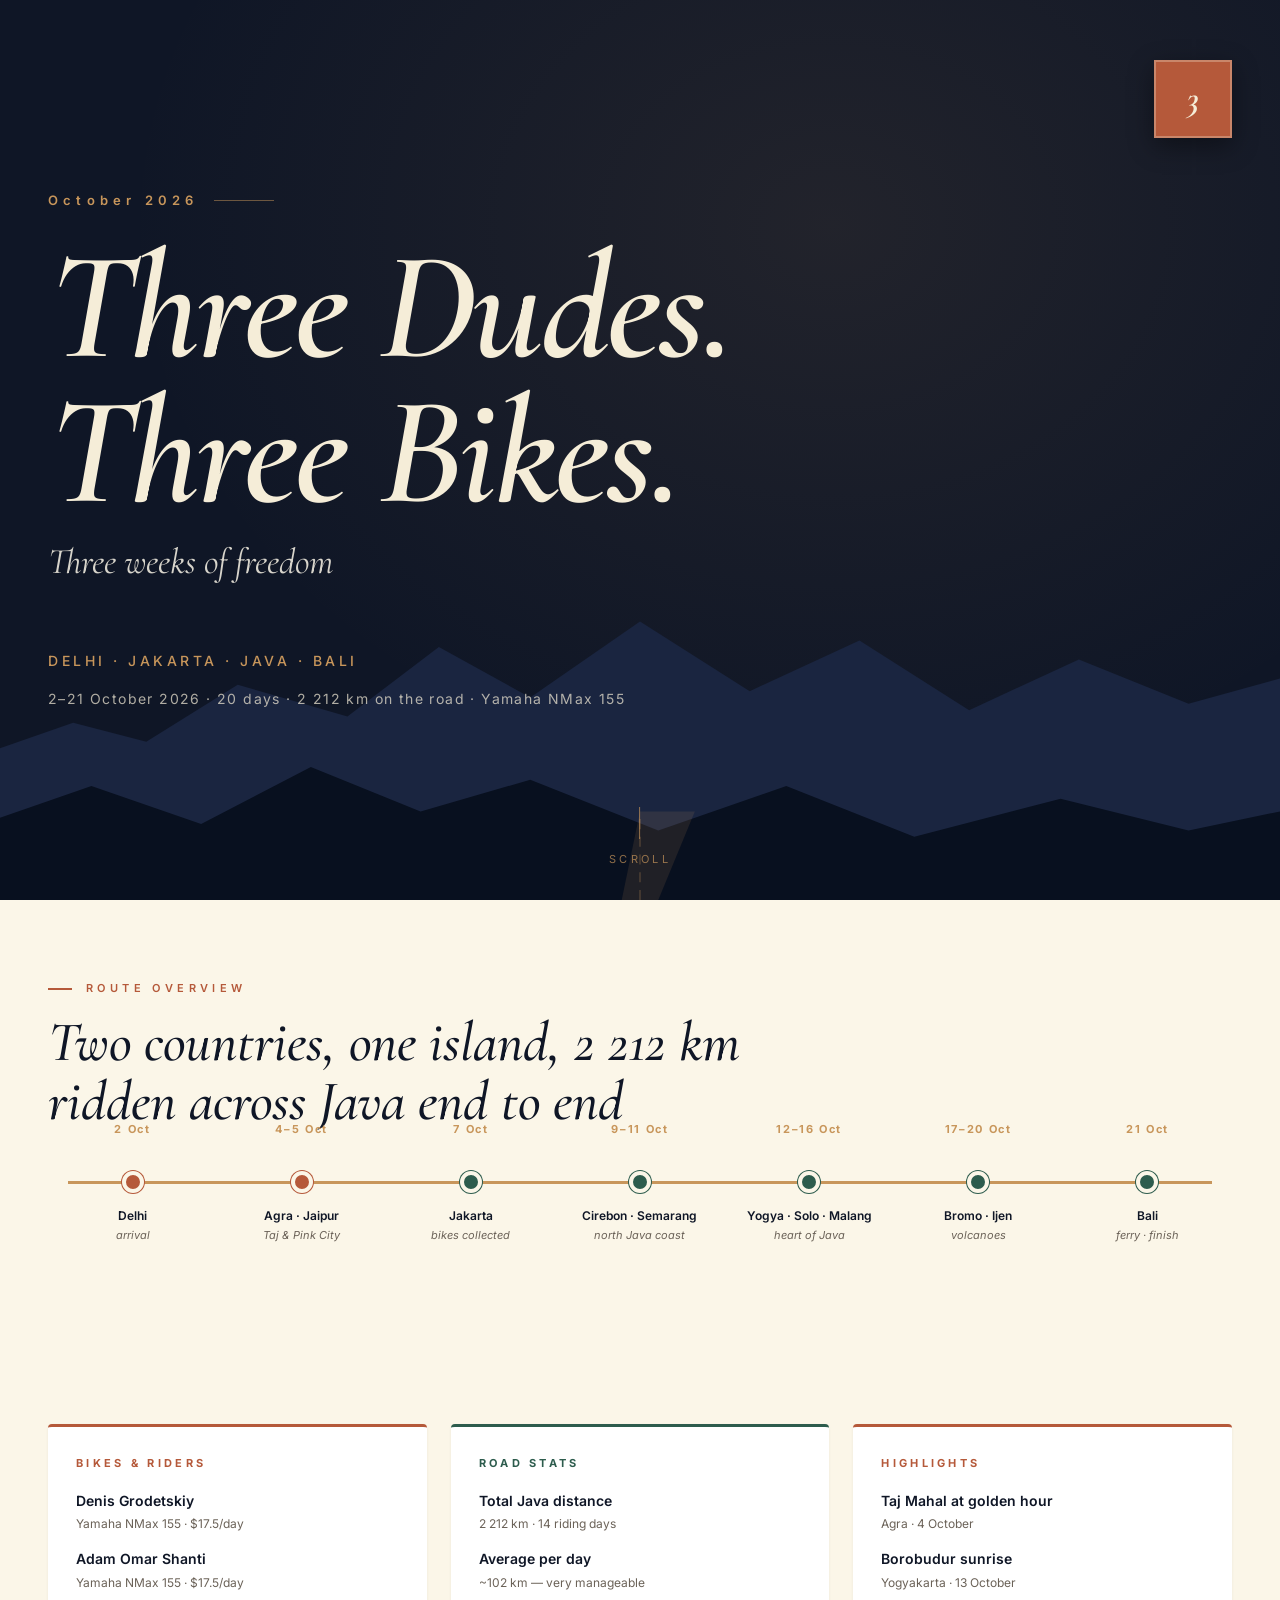
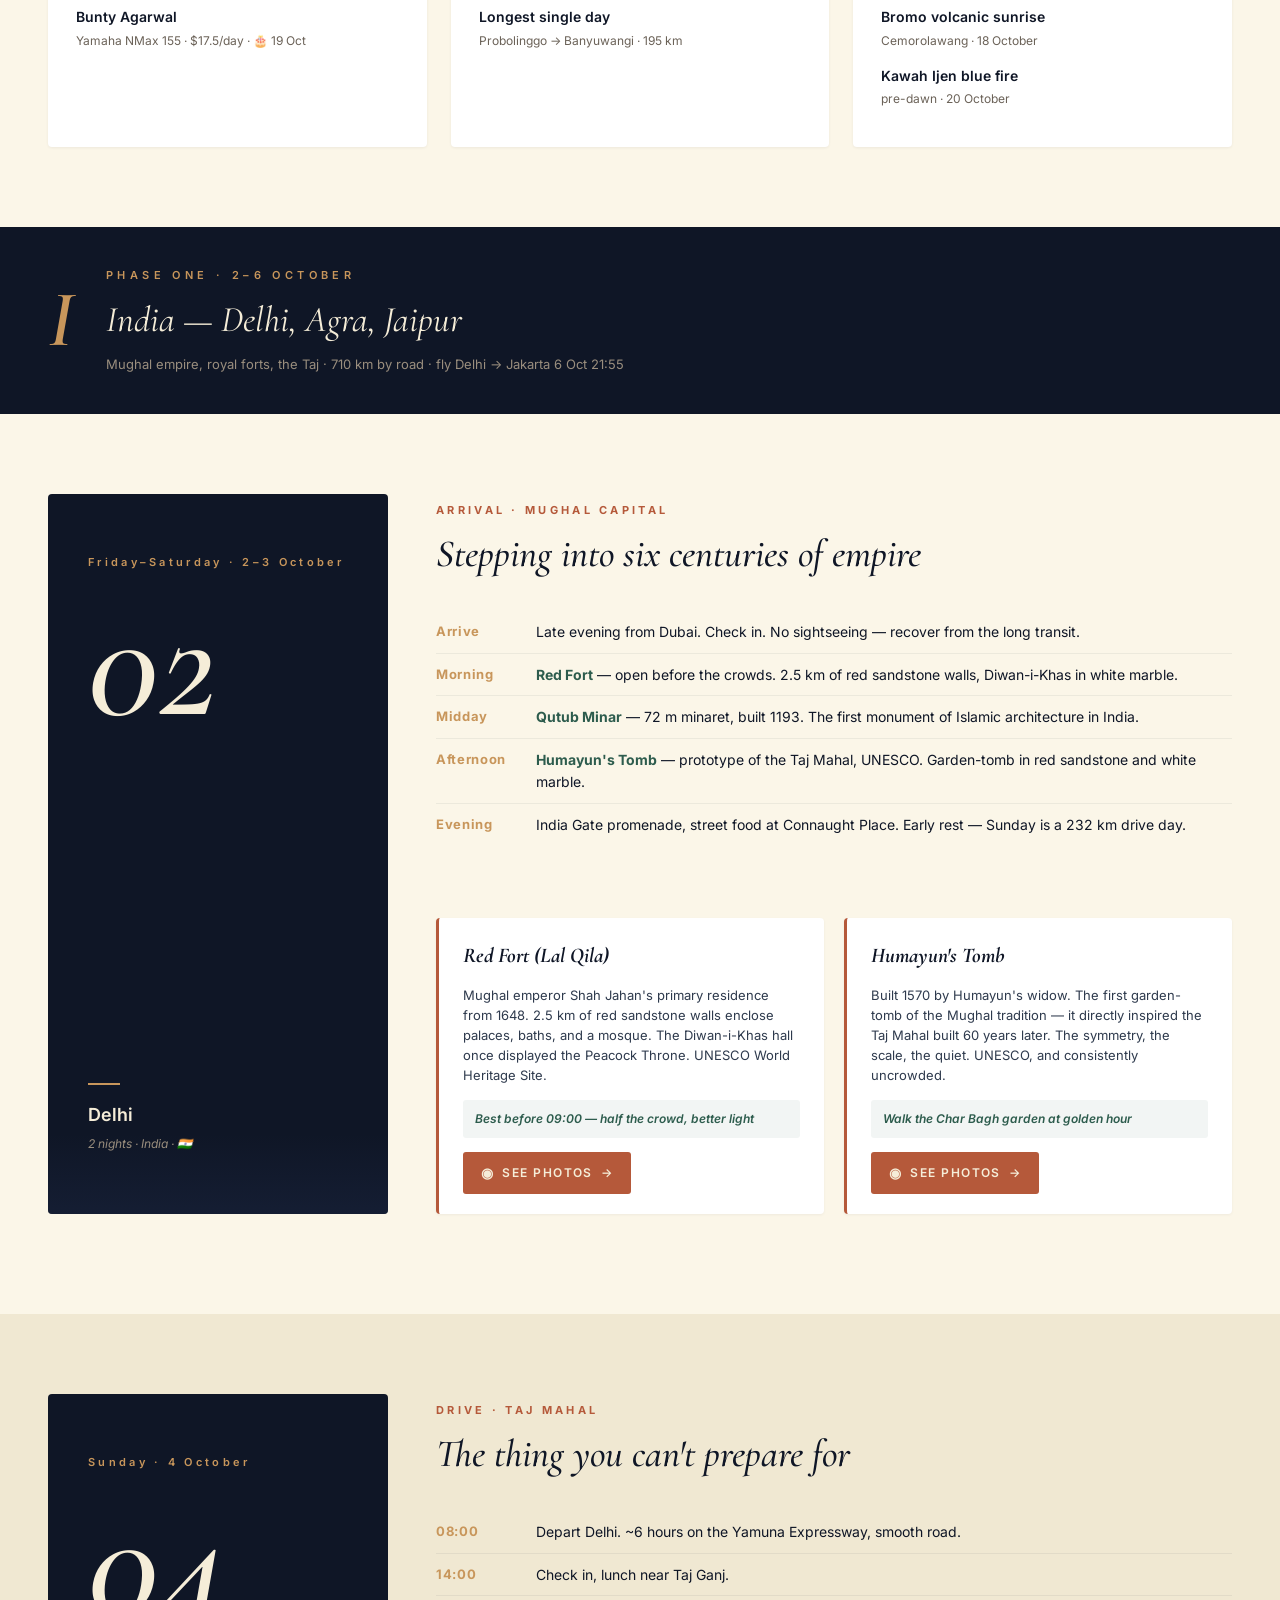
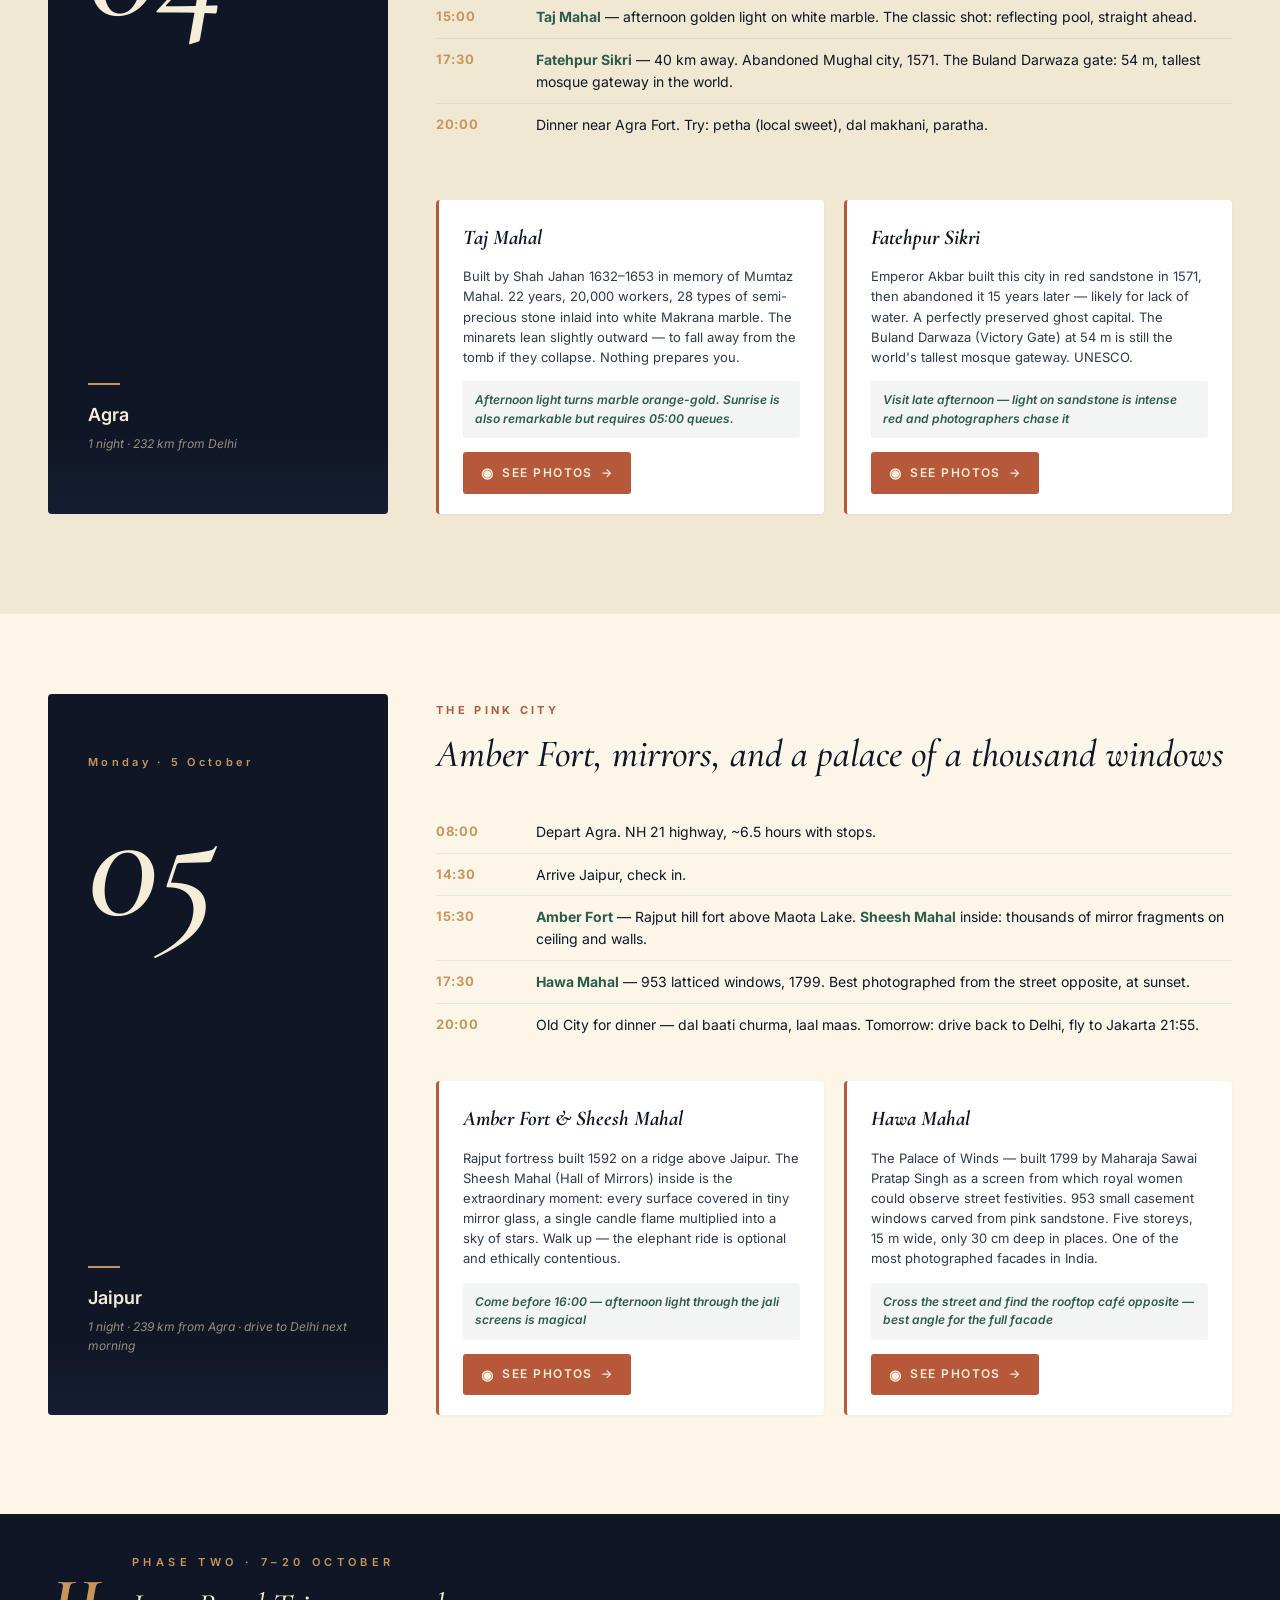
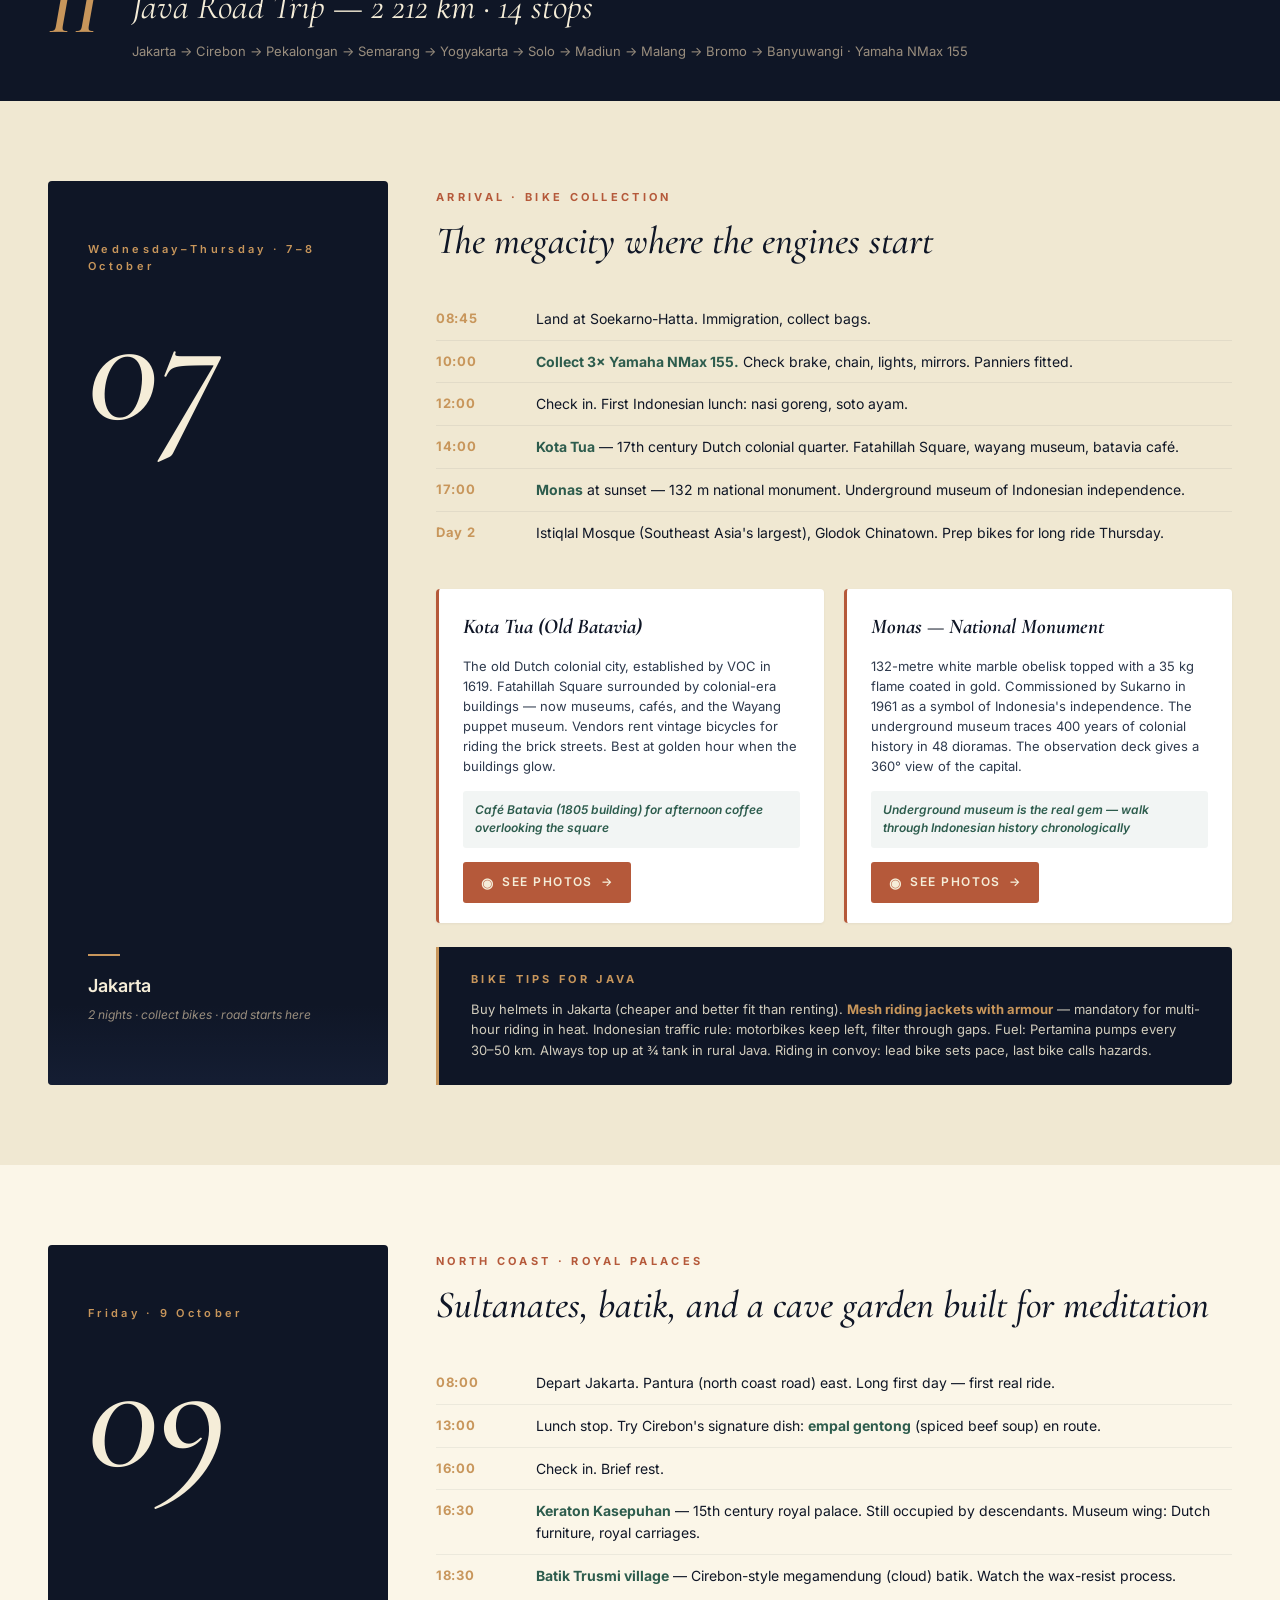
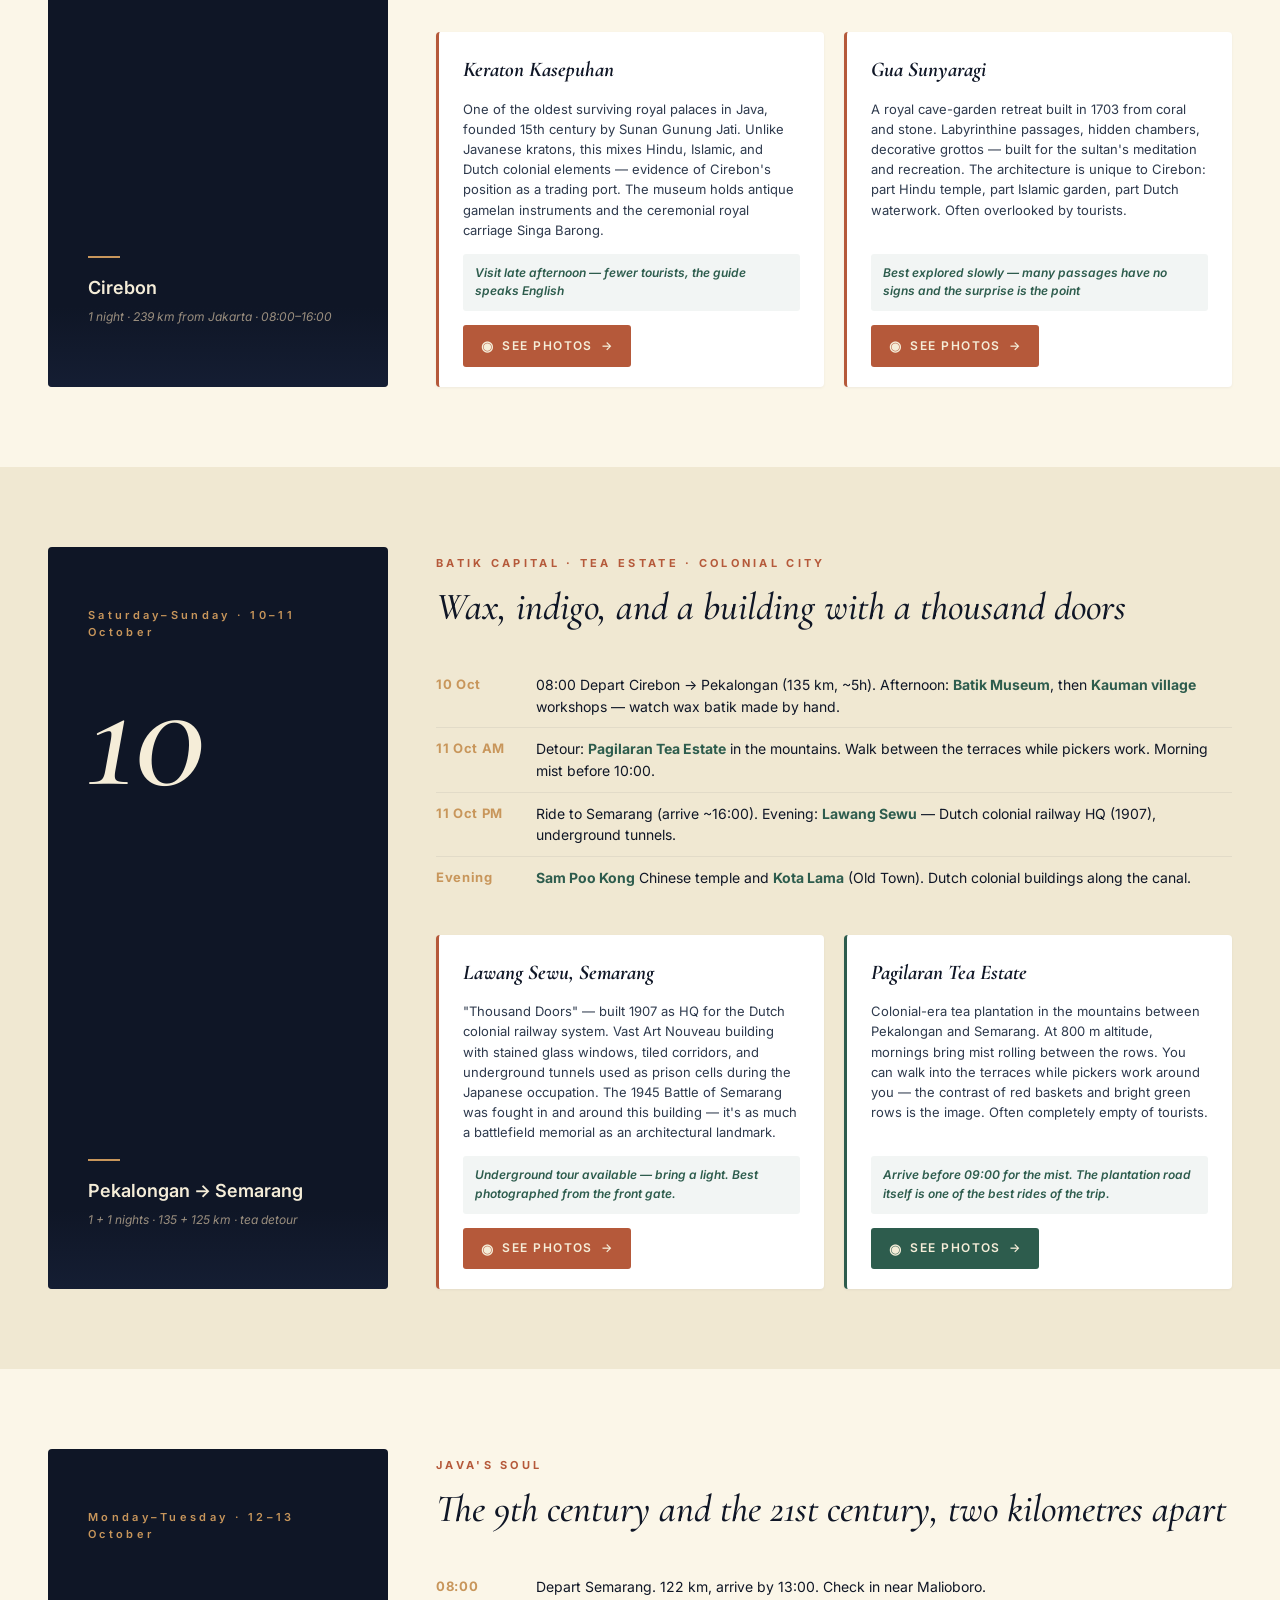
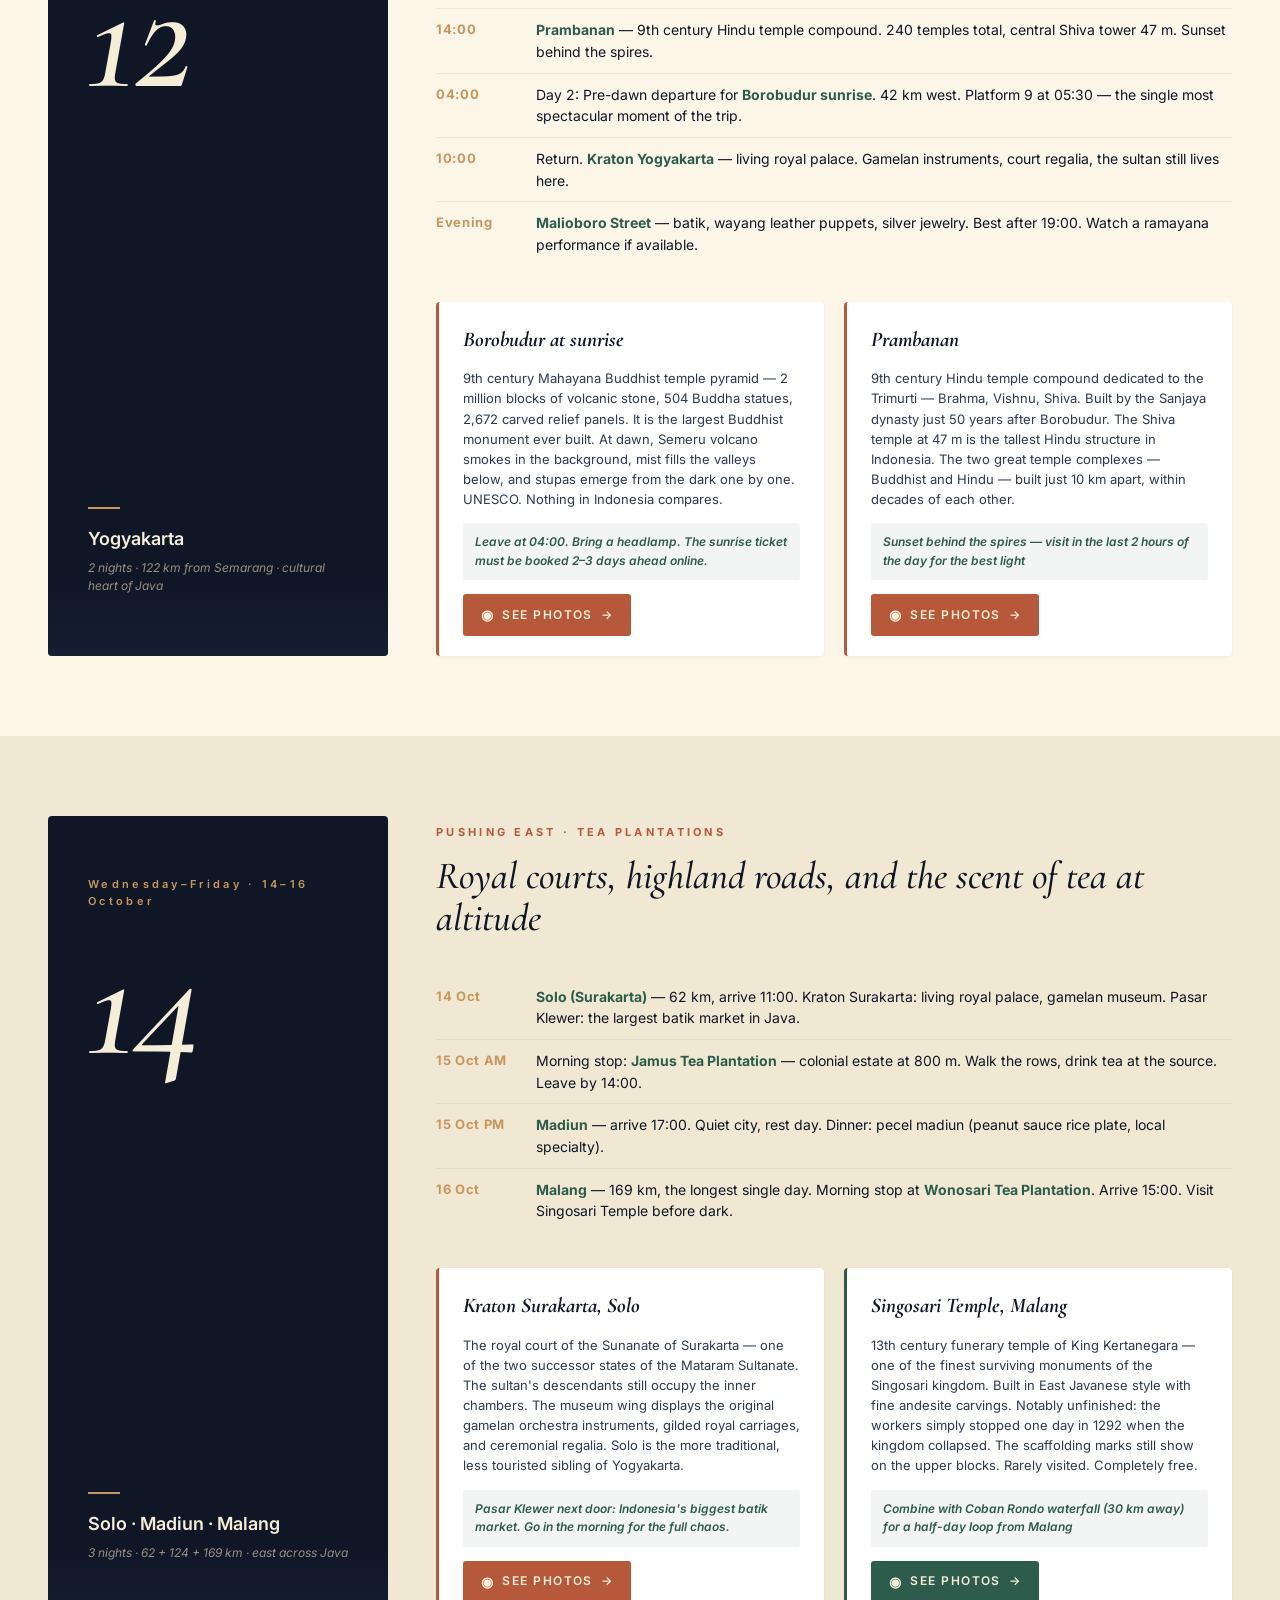
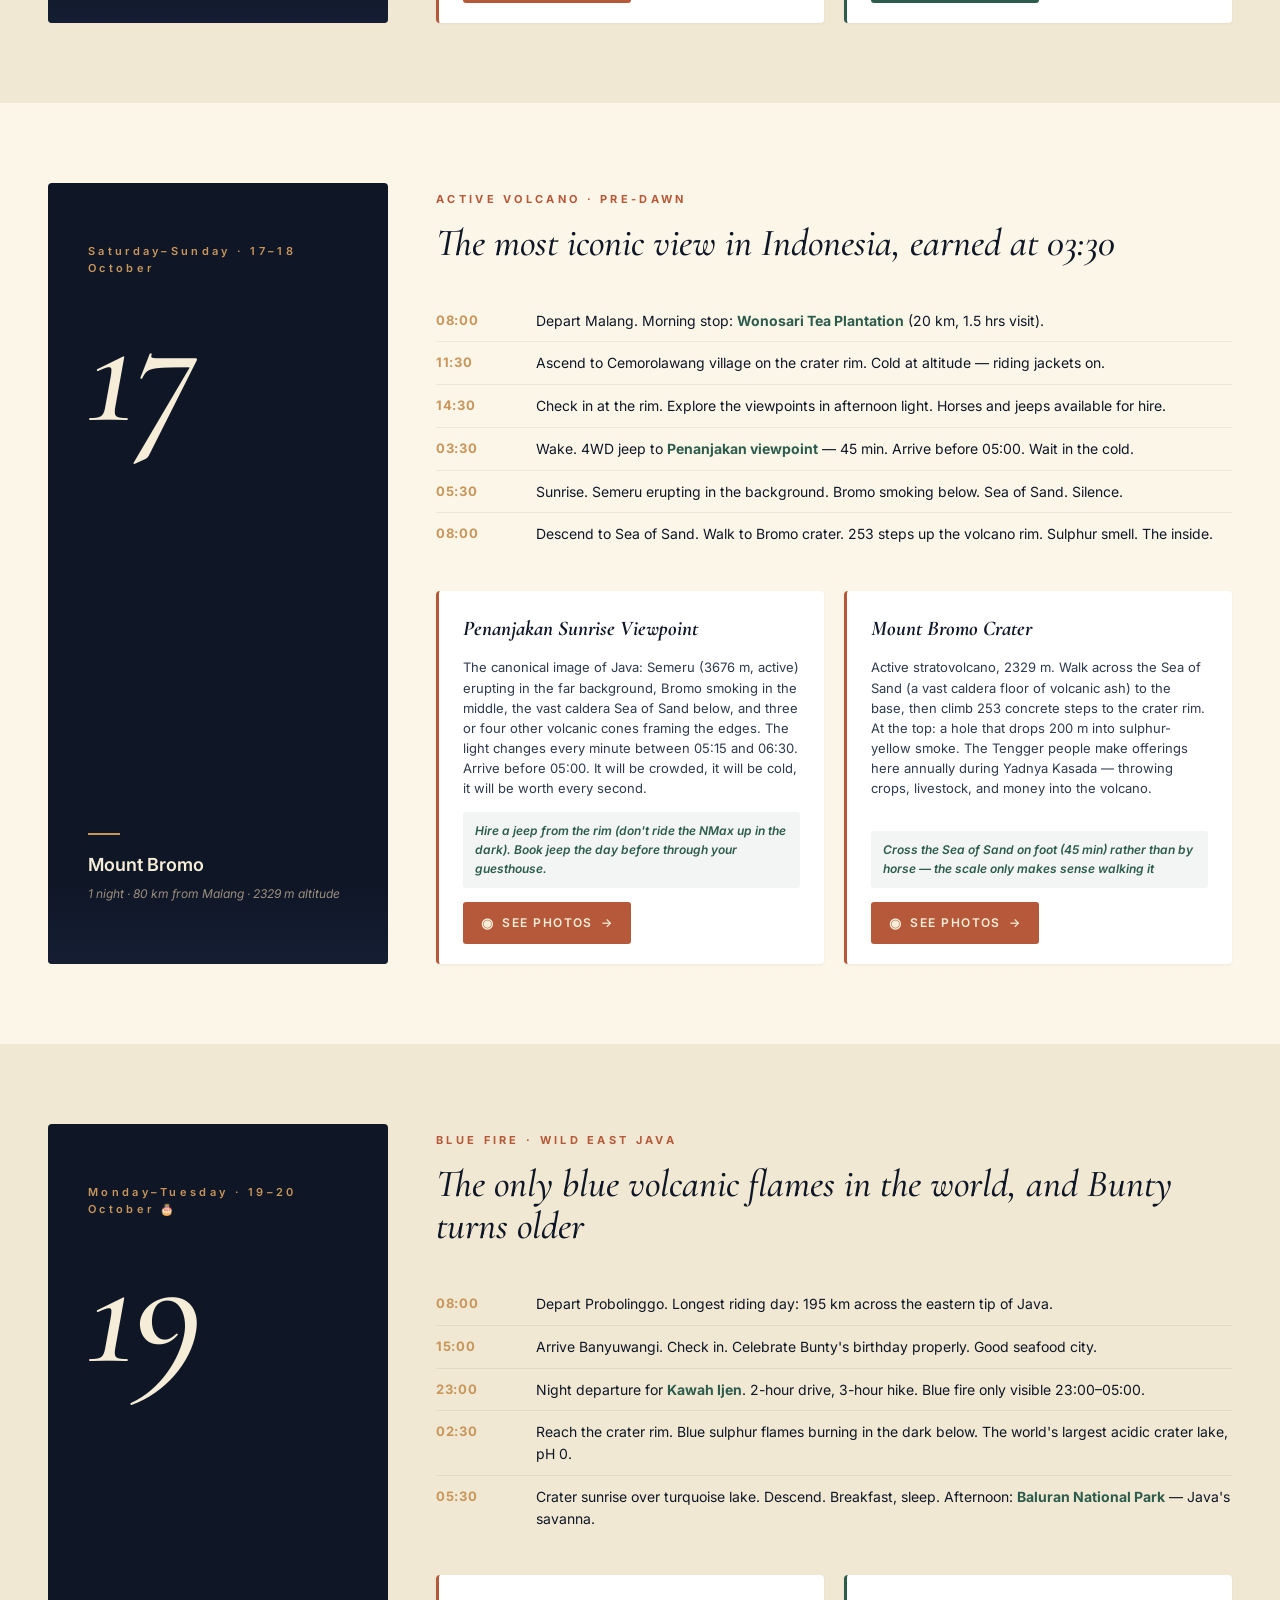
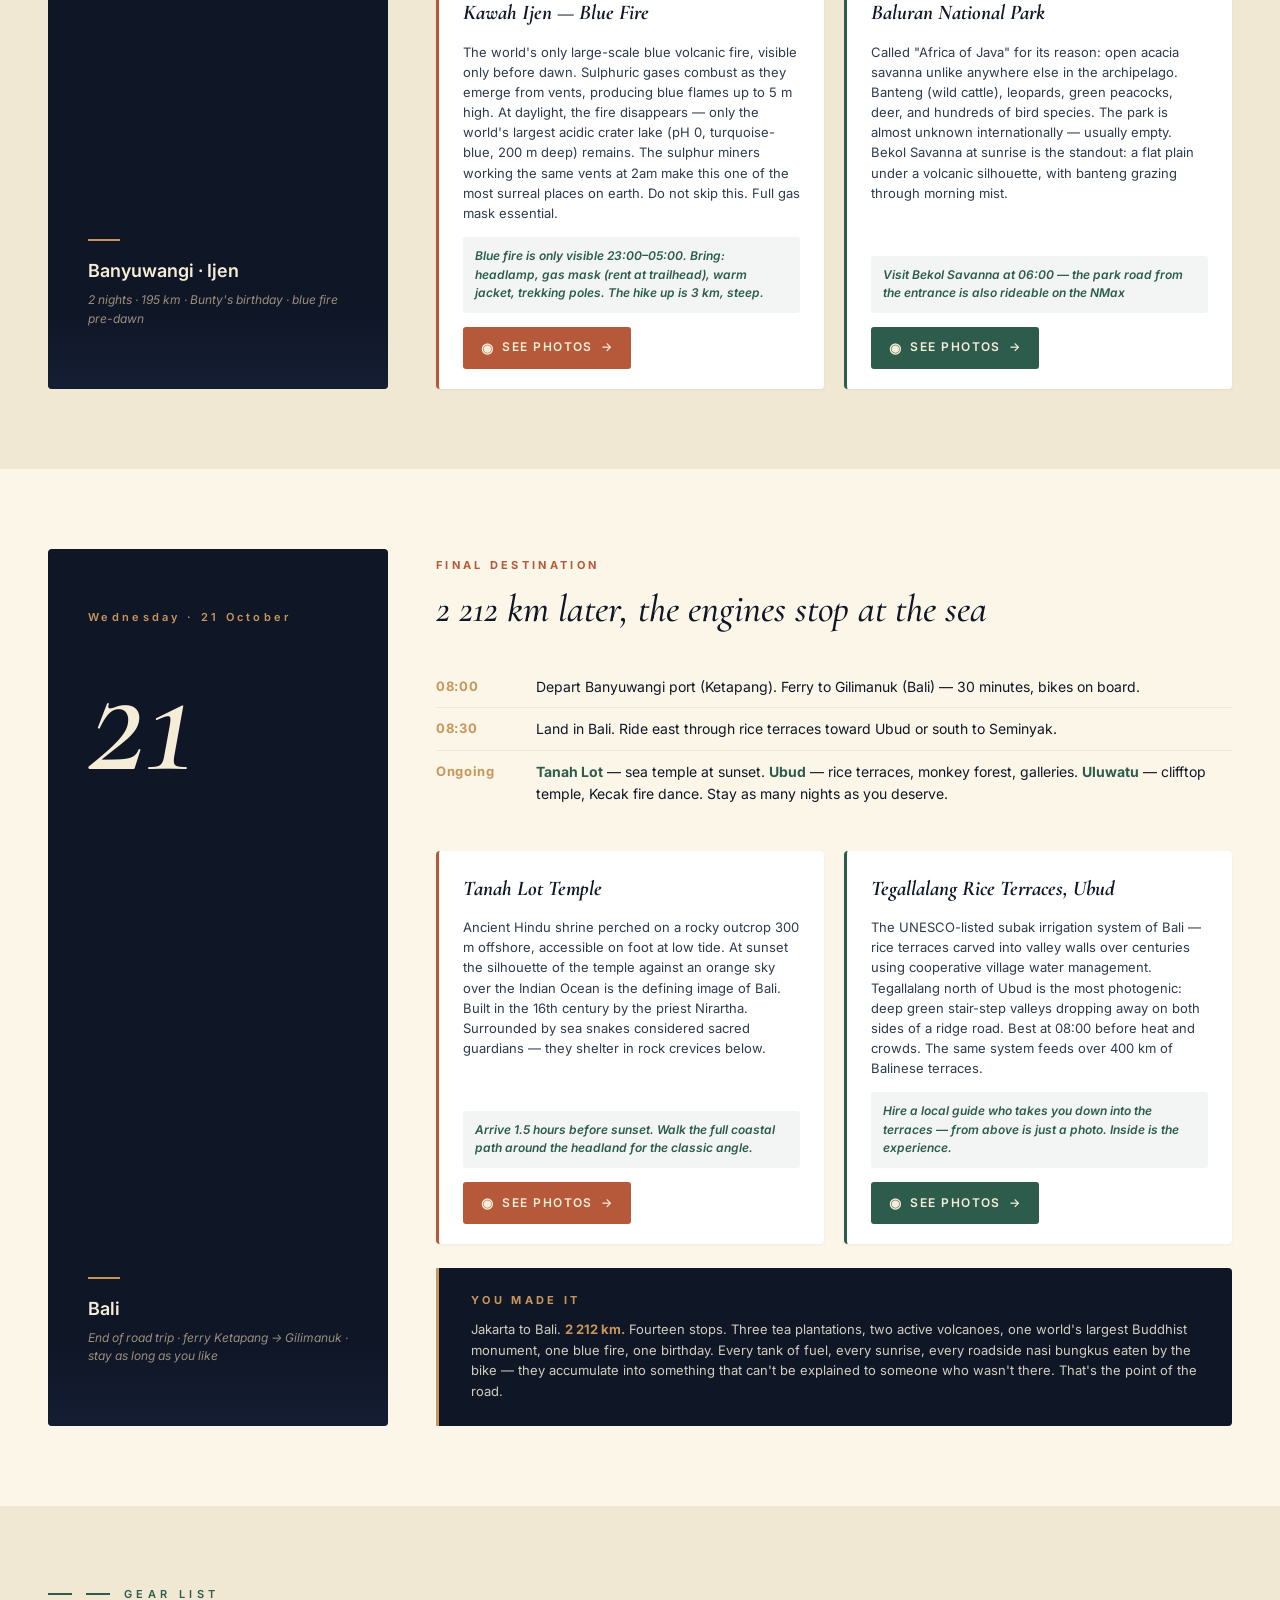
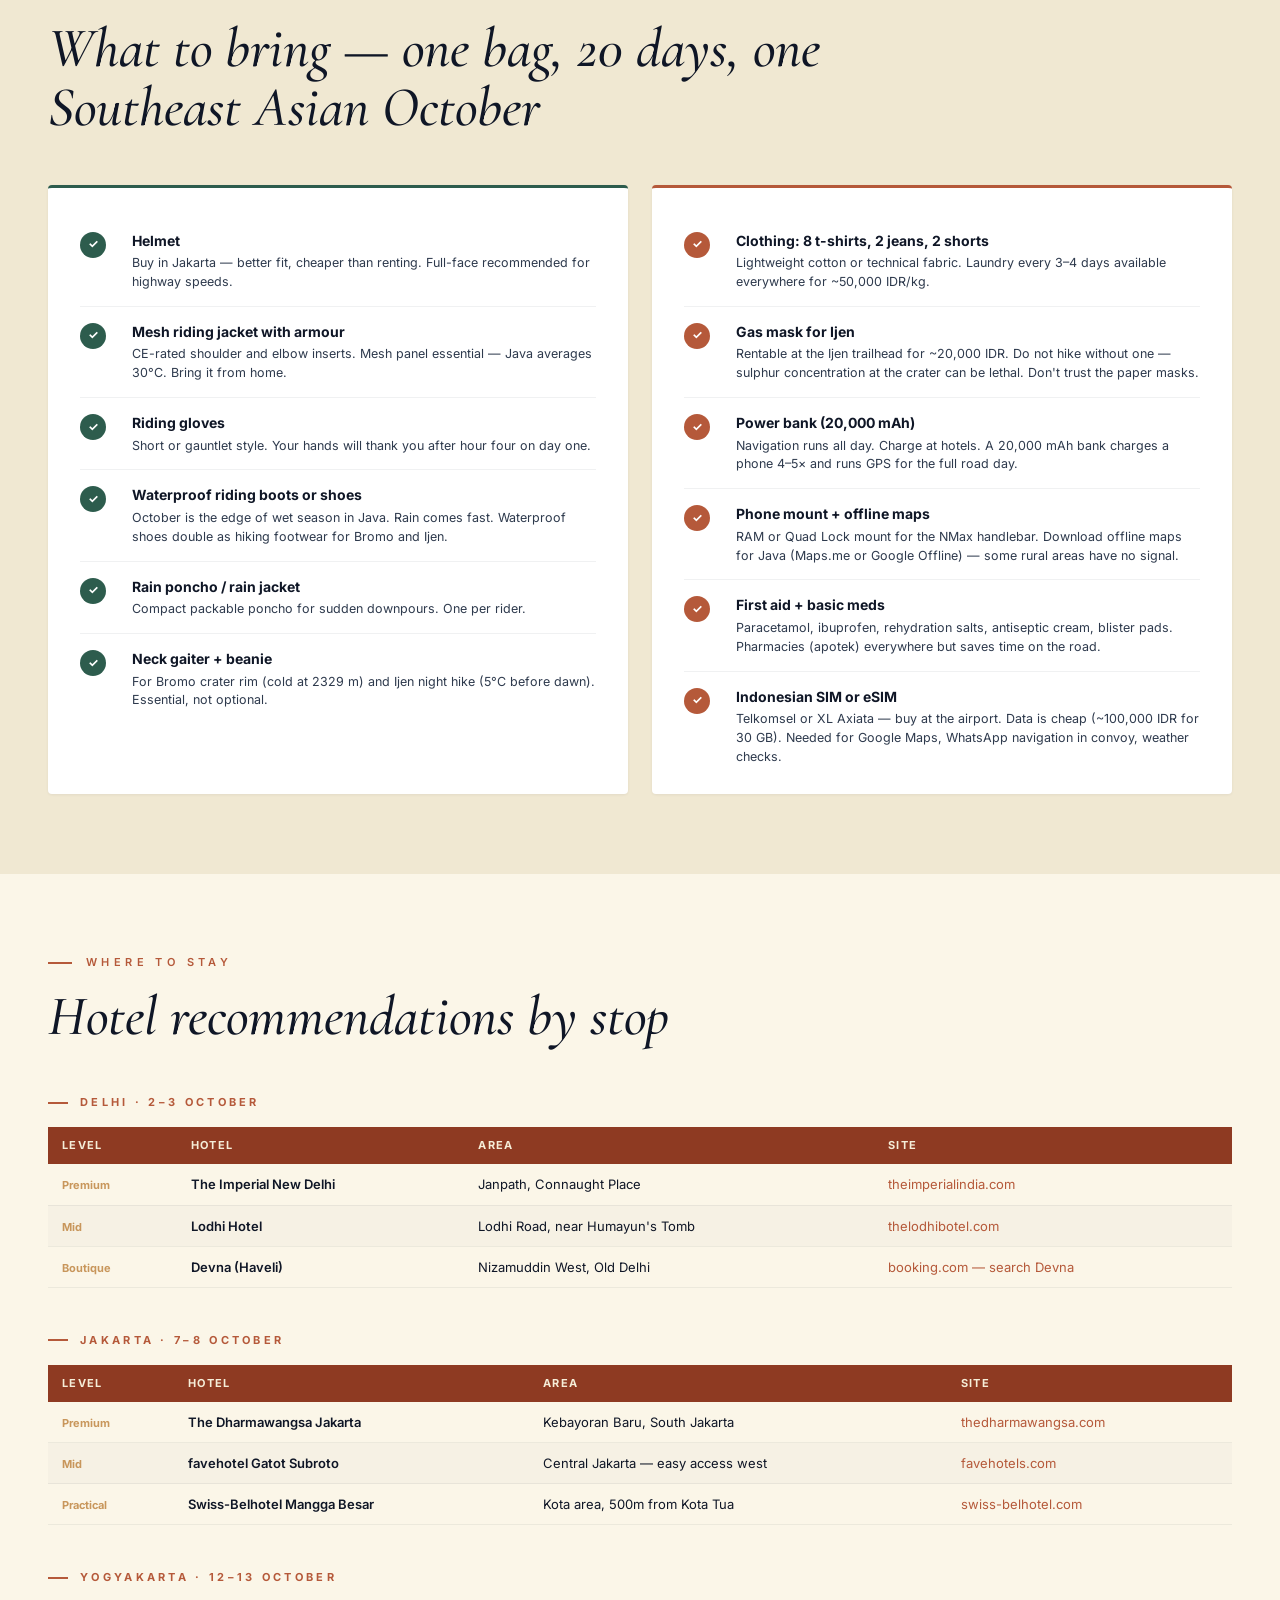
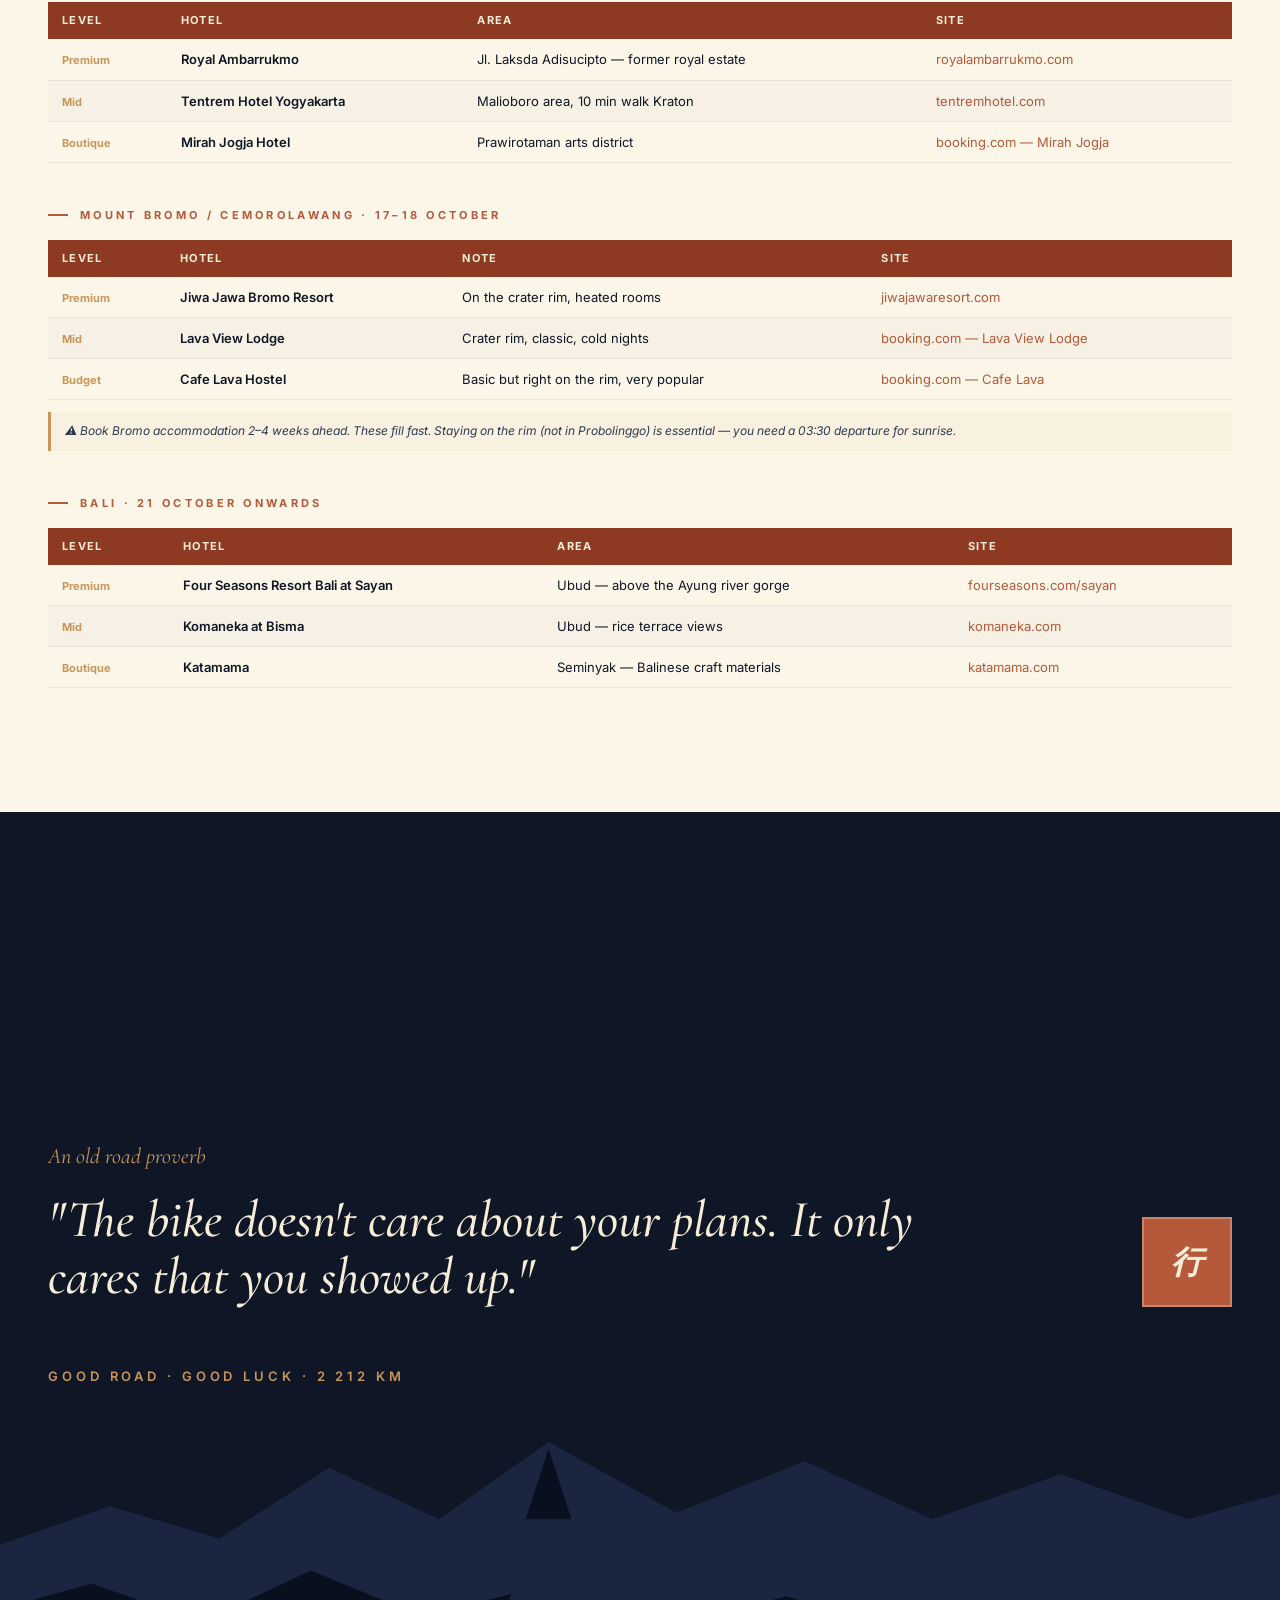
==== indonesia_roadtrip.html @ 54f89acf "Add files via upload" ====
<!DOCTYPE html>
<html lang="en">
<head>
<meta charset="UTF-8">
<meta name="viewport" content="width=device-width, initial-scale=1.0">
<title>Three Dudes · Three Bikes · Three Weeks</title>
<link rel="preconnect" href="https://fonts.googleapis.com">
<link rel="preconnect" href="https://fonts.gstatic.com" crossorigin>
<link href="https://fonts.googleapis.com/css2?family=Cormorant+Garamond:ital,wght@0,400;0,600;0,700;1,400;1,600&family=Inter:wght@300;400;500;600;700&display=swap" rel="stylesheet">
<style>
:root{--ink:#0F1626;--ink-soft:#1A2540;--ivory:#F5EDD8;--paper:#FBF6E8;--paper-warm:#F0E8D2;--lacquer:#B5593A;--lacquer-deep:#8E3A22;--jade:#2D5C4D;--gold:#C8965B;--slate:#2E3A4D;--muted:#6B6258;--muted-light:#9A8E7E;}
*{margin:0;padding:0;box-sizing:border-box;}
html{scroll-behavior:smooth;}
body{font-family:'Inter',sans-serif;background:var(--paper);color:var(--ink);line-height:1.55;-webkit-font-smoothing:antialiased;overflow-x:hidden;}
::selection{background:var(--lacquer);color:var(--ivory);}

.nav{position:fixed;top:0;left:0;right:0;z-index:100;background:rgba(15,22,38,0.95);backdrop-filter:blur(16px);border-bottom:1px solid rgba(200,150,91,0.15);transform:translateY(-100%);transition:transform 0.4s ease;}
.nav.visible{transform:translateY(0);}
.nav-inner{max-width:1400px;margin:0 auto;padding:14px 32px;display:flex;align-items:center;gap:24px;overflow-x:auto;scrollbar-width:none;}
.nav-inner::-webkit-scrollbar{display:none;}
.nav a{color:var(--ivory);text-decoration:none;font-size:12px;font-weight:500;letter-spacing:0.08em;text-transform:uppercase;white-space:nowrap;opacity:0.65;transition:opacity 0.2s,color 0.2s;flex-shrink:0;}
.nav a:hover,.nav a.active{opacity:1;color:var(--gold);}
.nav a.brand{color:var(--gold);opacity:1;font-family:'Cormorant Garamond',serif;font-style:italic;font-size:18px;text-transform:none;letter-spacing:0;margin-right:auto;}

section{min-height:100vh;padding:80px 0;position:relative;}
.container{max-width:1300px;margin:0 auto;padding:0 48px;}

/* COVER */
.cover{background:var(--ink);color:var(--ivory);padding:0;display:flex;align-items:center;overflow:hidden;position:relative;}
.cover::before{content:"";position:absolute;inset:0;background:radial-gradient(ellipse at 65% 25%,rgba(200,150,91,0.10),transparent 60%);pointer-events:none;}
.cover-horizon{position:absolute;bottom:0;left:0;right:0;height:45%;pointer-events:none;}
.cover-horizon svg{position:absolute;bottom:0;left:0;width:100%;height:100%;}
.cover-content{position:relative;z-index:2;padding:0 48px;max-width:1300px;margin:0 auto;width:100%;}
.cover-eyebrow{color:var(--gold);font-size:13px;font-weight:600;letter-spacing:0.4em;margin-bottom:24px;display:flex;align-items:center;gap:16px;}
.cover-eyebrow::after{content:"";height:1px;flex:1;max-width:60px;background:var(--gold);opacity:0.5;}
.cover h1{font-family:'Cormorant Garamond',serif;font-style:italic;font-weight:600;font-size:clamp(62px,12vw,180px);line-height:0.95;color:var(--ivory);margin-bottom:8px;letter-spacing:-0.02em;}
.cover h2{font-family:'Cormorant Garamond',serif;font-style:italic;font-weight:400;font-size:clamp(20px,3vw,36px);color:var(--paper);margin-bottom:60px;opacity:0.85;}
.cover-route{color:var(--gold);font-size:14px;font-weight:500;letter-spacing:0.25em;margin-bottom:16px;text-transform:uppercase;}
.cover-meta{color:var(--ivory);font-size:14px;opacity:0.7;letter-spacing:0.1em;}
.seal{position:absolute;top:60px;right:48px;width:78px;height:78px;background:var(--lacquer);color:var(--ivory);display:flex;align-items:center;justify-content:center;font-family:'Cormorant Garamond',serif;font-style:italic;font-size:34px;font-weight:700;border:2px solid rgba(245,237,216,0.3);box-shadow:0 8px 24px rgba(0,0,0,0.4);z-index:3;}
.scroll-hint{position:absolute;bottom:32px;left:50%;transform:translateX(-50%);color:var(--gold);font-size:11px;letter-spacing:0.3em;text-transform:uppercase;opacity:0.7;z-index:3;animation:bounce 2.5s ease-in-out infinite;}
.scroll-hint::before{content:"";display:block;width:1px;height:32px;background:var(--gold);margin:0 auto 12px;}
@keyframes bounce{0%,100%{transform:translateX(-50%) translateY(0);}50%{transform:translateX(-50%) translateY(8px);}}

/* SECTION HEADERS */
.section-eyebrow{color:var(--lacquer);font-size:11px;font-weight:600;letter-spacing:0.4em;text-transform:uppercase;margin-bottom:16px;display:flex;align-items:center;gap:14px;}
.section-eyebrow::before{content:"";width:24px;height:2px;background:var(--lacquer);}
.section-title{font-family:'Cormorant Garamond',serif;font-style:italic;font-weight:500;font-size:clamp(32px,4.5vw,56px);line-height:1.05;color:var(--ink);margin-bottom:48px;max-width:900px;}

/* OVERVIEW */
.overview{background:var(--paper);}
.timeline{margin:50px 0 80px;position:relative;padding:0 20px;}
.timeline-bar{height:3px;background:var(--gold);position:relative;margin:50px 0 0;}
.tl-stops{display:grid;grid-template-columns:repeat(7,1fr);position:absolute;top:-10px;left:0;right:0;}
.stop{text-align:center;position:relative;}
.stop-dot{width:22px;height:22px;background:var(--lacquer);border-radius:50%;margin:0 auto 16px;border:4px solid var(--paper);box-shadow:0 0 0 1px var(--lacquer);}
.stop-dot.jade{background:var(--jade);box-shadow:0 0 0 1px var(--jade);}
.stop-date{color:var(--gold);font-weight:700;font-size:11px;letter-spacing:0.15em;margin-bottom:8px;}
.stop-date.above{position:absolute;top:-50px;left:0;right:0;}
.stop-place{color:var(--ink);font-weight:600;font-size:12px;line-height:1.2;margin-bottom:4px;}
.stop-sub{color:var(--muted);font-style:italic;font-size:11px;}
.ovw-cards{display:grid;grid-template-columns:repeat(3,1fr);gap:24px;margin-top:240px;}
.ovw-card{background:white;border-radius:4px;border-top:3px solid var(--lacquer);padding:28px 28px 24px;box-shadow:0 1px 3px rgba(15,22,38,0.06);}
.ovw-card.jade{border-top-color:var(--jade);}
.ovw-card-title{color:var(--lacquer);font-size:11px;font-weight:700;letter-spacing:0.3em;text-transform:uppercase;margin-bottom:18px;}
.ovw-card.jade .ovw-card-title{color:var(--jade);}
.ovw-line{margin-bottom:14px;}
.ovw-line-label{color:var(--ink);font-weight:600;font-size:14px;margin-bottom:4px;}
.ovw-line-val{color:var(--muted);font-size:12px;}

/* PHASE DIVIDER */
.phase-div{min-height:auto!important;padding:40px 0!important;background:var(--ink);color:var(--ivory);}
.phase-div .container{display:flex;align-items:center;gap:32px;}
.phase-num{font-family:'Cormorant Garamond',serif;font-style:italic;font-size:80px;font-weight:600;color:var(--gold);line-height:1;flex-shrink:0;}
.phase-info{}
.phase-label{font-size:11px;font-weight:600;letter-spacing:0.4em;text-transform:uppercase;color:var(--gold);margin-bottom:8px;}
.phase-title{font-family:'Cormorant Garamond',serif;font-style:italic;font-size:clamp(24px,3vw,36px);color:var(--ivory);}
.phase-sub{font-size:13px;color:var(--muted-light);margin-top:6px;}

/* DAY SECTIONS */
.day{background:var(--paper);}
.day-grid{display:grid;grid-template-columns:340px 1fr;gap:48px;align-items:stretch;min-height:80vh;}
.day-aside{background:var(--ink);color:var(--ivory);padding:60px 40px;border-radius:4px;position:relative;overflow:hidden;display:flex;flex-direction:column;justify-content:space-between;}
.day-aside::after{content:"";position:absolute;bottom:0;left:0;right:0;height:80px;background:linear-gradient(180deg,transparent,var(--ink-soft));opacity:0.5;}
.day-aside-eyebrow{color:var(--gold);font-size:11px;font-weight:600;letter-spacing:0.3em;margin-bottom:24px;}
.day-number{font-family:'Cormorant Garamond',serif;font-style:italic;font-weight:500;font-size:clamp(100px,13vw,160px);line-height:0.85;color:var(--ivory);margin-bottom:30px;}
.day-aside-where{color:var(--ivory);font-weight:600;font-size:18px;margin-bottom:6px;position:relative;z-index:2;}
.day-aside-where::before{content:"";display:block;width:32px;height:2px;background:var(--gold);margin-bottom:16px;}
.day-aside-sub{color:var(--muted-light);font-style:italic;font-size:12px;position:relative;z-index:2;}
.day-main{display:flex;flex-direction:column;padding-top:8px;}
.day-main-eyebrow{color:var(--lacquer);font-size:11px;font-weight:700;letter-spacing:0.3em;text-transform:uppercase;margin-bottom:14px;}
.day-main-title{font-family:'Cormorant Garamond',serif;font-style:italic;font-weight:500;font-size:clamp(26px,3vw,40px);line-height:1.1;color:var(--ink);margin-bottom:36px;}
.schedule{margin-bottom:36px;}
.sch-row{display:grid;grid-template-columns:80px 1fr;gap:20px;padding:10px 0;border-bottom:1px solid rgba(15,22,38,0.06);}
.sch-row:last-child{border-bottom:none;}
.sch-time{color:var(--gold);font-weight:700;font-size:13px;letter-spacing:0.05em;}
.sch-act{color:var(--ink);font-size:14px;}
.sch-act b{color:var(--jade);}
.places{display:grid;grid-template-columns:1fr 1fr;gap:20px;margin-top:auto;}
.place{background:white;border-radius:4px;border-left:3px solid var(--lacquer);padding:22px 24px 20px;display:flex;flex-direction:column;box-shadow:0 1px 3px rgba(15,22,38,0.05);transition:transform 0.25s ease,box-shadow 0.25s ease;}
.place.jade{border-left-color:var(--jade);}
.place:hover{transform:translateY(-3px);box-shadow:0 8px 24px rgba(15,22,38,0.10);}
.place-name{font-family:'Cormorant Garamond',serif;font-weight:700;font-style:italic;font-size:21px;color:var(--ink);margin-bottom:12px;}
.place-desc{color:var(--slate);font-size:13px;line-height:1.55;margin-bottom:14px;flex:1;}
.place-tip{color:var(--jade);font-size:12px;font-weight:600;font-style:italic;margin-bottom:14px;padding:10px 12px;background:rgba(45,92,77,0.06);border-radius:3px;}
.photo-btn{display:inline-flex;align-items:center;gap:8px;padding:10px 18px;background:var(--lacquer);color:var(--ivory);text-decoration:none;font-size:12px;font-weight:600;letter-spacing:0.12em;text-transform:uppercase;border-radius:3px;transition:background 0.2s,transform 0.15s;align-self:flex-start;}
.photo-btn::before{content:"◉";font-size:14px;}
.photo-btn::after{content:"→";transition:transform 0.2s;}
.photo-btn:hover{background:var(--lacquer-deep);transform:translateX(2px);}
.photo-btn:hover::after{transform:translateX(3px);}
.photo-btn.jade-btn{background:var(--jade);}
.photo-btn.jade-btn:hover{background:#1e4035;}

/* NOTE BLOCK */
.note-block{background:var(--ink);color:var(--ivory);border-left:3px solid var(--gold);padding:24px 32px;border-radius:0 4px 4px 0;margin-top:24px;}
.note-eyebrow{color:var(--gold);font-size:11px;font-weight:700;letter-spacing:0.3em;margin-bottom:10px;text-transform:uppercase;}
.note-text{font-size:13px;line-height:1.6;color:rgba(245,237,216,0.85);}
.note-text b{color:var(--gold);}

/* GEAR */
.gear{background:var(--paper-warm);}
.gear .section-eyebrow::before,.gear .section-eyebrow{border-color:var(--jade);}
.gear .section-eyebrow{color:var(--jade);}
.gear .section-eyebrow::before{background:var(--jade);}
.gear-grid{display:grid;grid-template-columns:1fr 1fr;gap:24px;margin-top:32px;}
.gear-col{background:white;border-radius:4px;border-top:3px solid var(--jade);padding:28px 32px;box-shadow:0 1px 3px rgba(15,22,38,0.06);}
.gear-col.lacquer{border-top-color:var(--lacquer);}
.gear-item{display:grid;grid-template-columns:36px 1fr;gap:16px;padding:14px 0;border-bottom:1px solid rgba(15,22,38,0.06);}
.gear-item:last-child{border-bottom:none;padding-bottom:0;}
.gear-icon{width:26px;height:26px;background:var(--jade);color:white;display:flex;align-items:center;justify-content:center;border-radius:50%;font-weight:700;font-size:12px;margin-top:2px;flex-shrink:0;}
.gear-col.lacquer .gear-icon{background:var(--lacquer);}
.gear-title{font-weight:700;font-size:14px;color:var(--ink);margin-bottom:3px;}
.gear-note{font-size:12.5px;color:var(--slate);line-height:1.5;}

/* HOTELS */
.hotels{background:var(--paper);}
.hotels-block{margin-bottom:44px;}
.hotels-subtitle{color:var(--lacquer);font-size:11px;font-weight:700;letter-spacing:0.3em;text-transform:uppercase;margin-bottom:16px;display:flex;align-items:center;gap:12px;}
.hotels-subtitle::before{content:"";width:20px;height:2px;background:var(--lacquer);}
.hotels-table-wrap{overflow-x:auto;margin-bottom:12px;}
.hotels-table{width:100%;border-collapse:collapse;font-size:13px;}
.hotels-table th{background:var(--ink);color:var(--ivory);padding:10px 14px;text-align:left;font-size:11px;font-weight:700;letter-spacing:0.12em;text-transform:uppercase;}
.hotels-table th.lq{background:var(--lacquer-deep);}
.hotels-table td{padding:10px 14px;vertical-align:top;border-bottom:1px solid rgba(14,31,46,0.06);}
.hotels-table tr:nth-child(even) td{background:rgba(14,31,46,0.02);}
.hotels-table .cat{color:var(--gold);font-size:11px;font-weight:700;}
.hotels-table .name{font-weight:600;color:var(--ink);}
.hotels-table a{color:var(--lacquer);text-decoration:none;}
.hotels-table a:hover{text-decoration:underline;}

/* FINAL */
.final{background:var(--ink);color:var(--ivory);overflow:hidden;position:relative;display:flex;align-items:center;}
.final-hills{position:absolute;bottom:0;left:0;right:0;height:50%;pointer-events:none;}
.final-hills svg{position:absolute;bottom:0;left:0;width:100%;height:100%;}
.final-seal{position:absolute;top:50%;right:48px;transform:translateY(-50%);width:90px;height:90px;background:var(--lacquer);color:var(--ivory);display:flex;align-items:center;justify-content:center;font-family:'Cormorant Garamond',serif;font-style:italic;font-size:32px;font-weight:700;border:2px solid rgba(245,237,216,0.3);z-index:3;}
.final-content{position:relative;z-index:2;max-width:1300px;margin:0 auto;padding:0 48px;width:100%;}
.final-eyebrow{color:var(--gold);font-style:italic;font-family:'Cormorant Garamond',serif;font-size:22px;margin-bottom:18px;}
.final-quote{font-family:'Cormorant Garamond',serif;font-style:italic;font-weight:500;font-size:clamp(32px,4.5vw,52px);line-height:1.1;color:var(--ivory);margin-bottom:60px;max-width:880px;}
.final-bye{color:var(--gold);font-size:13px;font-weight:600;letter-spacing:0.3em;text-transform:uppercase;}

/* RESPONSIVE */
@media(max-width:900px){
  .container{padding:0 24px;}
  section{padding:60px 0;}
  .day-grid{grid-template-columns:1fr;gap:24px;}
  .day-aside{padding:36px 28px;flex-direction:row;align-items:center;gap:24px;}
  .day-aside::after{display:none;}
  .day-number{font-size:80px;margin-bottom:0;}
  .day-aside-where::before{display:none;}
  .places{grid-template-columns:1fr;}
  .ovw-cards{grid-template-columns:1fr;gap:16px;margin-top:300px;}
  .tl-stops{grid-template-columns:repeat(4,1fr);row-gap:80px;}
  .gear-grid{grid-template-columns:1fr;}
  .seal{top:24px;right:24px;width:56px;height:56px;font-size:24px;}
  .final-seal{right:24px;width:60px;height:60px;font-size:22px;}
  .phase-div .container{flex-direction:column;gap:12px;}
  .phase-num{font-size:52px;}
}
</style>
</head>
<body>

<nav class="nav" id="nav">
  <div class="nav-inner">
    <a href="#cover" class="brand">Three Dudes · Three Bikes</a>
    <a href="#overview">Overview</a>
    <a href="#india">India</a>
    <a href="#d02">Delhi</a>
    <a href="#d04">Agra</a>
    <a href="#d05">Jaipur</a>
    <a href="#java">Java</a>
    <a href="#d07">Jakarta</a>
    <a href="#d09">Cirebon</a>
    <a href="#d12">Yogyakarta</a>
    <a href="#d17">Bromo</a>
    <a href="#d19">Ijen</a>
    <a href="#bali">Bali</a>
    <a href="#gear">Gear</a>
    <a href="#hotels">Hotels</a>
  </div>
</nav>

<!-- COVER -->
<section class="cover" id="cover">
  <div class="seal">3</div>
  <div class="cover-horizon">
    <svg viewBox="0 0 1400 320" preserveAspectRatio="none">
      <path fill="#1A2540" d="M0,320 L0,200 L80,180 L160,195 L260,150 L380,175 L480,120 L580,160 L700,100 L820,155 L940,115 L1060,170 L1180,130 L1300,165 L1400,145 L1400,320 Z"/>
      <path fill="#08101F" d="M0,320 L0,255 L100,230 L220,260 L340,215 L460,250 L580,225 L720,265 L860,230 L1000,270 L1160,240 L1300,265 L1400,250 L1400,320 Z"/>
      <!-- Road -->
      <polygon fill="rgba(200,150,91,0.12)" points="680,320 720,320 760,250 700,250"/>
      <line x1="700" y1="320" x2="700" y2="250" stroke="rgba(200,150,91,0.3)" stroke-width="1.5" stroke-dasharray="8,6"/>
    </svg>
  </div>
  <div class="cover-content">
    <div class="cover-eyebrow">October 2026</div>
    <h1>Three Dudes.<br>Three Bikes.</h1>
    <h2>Three weeks of freedom</h2>
    <div class="cover-route">Delhi · Jakarta · Java · Bali</div>
    <div class="cover-meta">2–21 October 2026 · 20 days · 2 212 km on the road · Yamaha NMax 155</div>
  </div>
  <div class="scroll-hint">Scroll</div>
</section>

<!-- OVERVIEW -->
<section class="overview" id="overview">
  <div class="container">
    <div class="section-eyebrow">Route overview</div>
    <h2 class="section-title">Two countries, one island, 2 212 km<br>ridden across Java end to end</h2>

    <div class="timeline">
      <div class="timeline-bar"></div>
      <div class="tl-stops">
        <div class="stop">
          <div class="stop-date above">2 Oct</div>
          <div class="stop-dot"></div>
          <div class="stop-place">Delhi</div>
          <div class="stop-sub">arrival</div>
        </div>
        <div class="stop">
          <div class="stop-date above">4–5 Oct</div>
          <div class="stop-dot"></div>
          <div class="stop-place">Agra · Jaipur</div>
          <div class="stop-sub">Taj & Pink City</div>
        </div>
        <div class="stop">
          <div class="stop-date above">7 Oct</div>
          <div class="stop-dot jade"></div>
          <div class="stop-place">Jakarta</div>
          <div class="stop-sub">bikes collected</div>
        </div>
        <div class="stop">
          <div class="stop-date above">9–11 Oct</div>
          <div class="stop-dot jade"></div>
          <div class="stop-place">Cirebon · Semarang</div>
          <div class="stop-sub">north Java coast</div>
        </div>
        <div class="stop">
          <div class="stop-date above">12–16 Oct</div>
          <div class="stop-dot jade"></div>
          <div class="stop-place">Yogya · Solo · Malang</div>
          <div class="stop-sub">heart of Java</div>
        </div>
        <div class="stop">
          <div class="stop-date above">17–20 Oct</div>
          <div class="stop-dot jade"></div>
          <div class="stop-place">Bromo · Ijen</div>
          <div class="stop-sub">volcanoes</div>
        </div>
        <div class="stop">
          <div class="stop-date above">21 Oct</div>
          <div class="stop-dot jade"></div>
          <div class="stop-place">Bali</div>
          <div class="stop-sub">ferry · finish</div>
        </div>
      </div>
    </div>

    <div class="ovw-cards">
      <div class="ovw-card">
        <div class="ovw-card-title">Bikes & riders</div>
        <div class="ovw-line"><div class="ovw-line-label">Denis Grodetskiy</div><div class="ovw-line-val">Yamaha NMax 155 · $17.5/day</div></div>
        <div class="ovw-line"><div class="ovw-line-label">Adam Omar Shanti</div><div class="ovw-line-val">Yamaha NMax 155 · $17.5/day</div></div>
        <div class="ovw-line"><div class="ovw-line-label">Bunty Agarwal</div><div class="ovw-line-val">Yamaha NMax 155 · $17.5/day · 🎂 19 Oct</div></div>
      </div>
      <div class="ovw-card jade">
        <div class="ovw-card-title">Road stats</div>
        <div class="ovw-line"><div class="ovw-line-label">Total Java distance</div><div class="ovw-line-val">2 212 km · 14 riding days</div></div>
        <div class="ovw-line"><div class="ovw-line-label">Average per day</div><div class="ovw-line-val">~102 km — very manageable</div></div>
        <div class="ovw-line"><div class="ovw-line-label">Longest single day</div><div class="ovw-line-val">Probolinggo → Banyuwangi · 195 km</div></div>
      </div>
      <div class="ovw-card">
        <div class="ovw-card-title">Highlights</div>
        <div class="ovw-line"><div class="ovw-line-label">Taj Mahal at golden hour</div><div class="ovw-line-val">Agra · 4 October</div></div>
        <div class="ovw-line"><div class="ovw-line-label">Borobudur sunrise</div><div class="ovw-line-val">Yogyakarta · 13 October</div></div>
        <div class="ovw-line"><div class="ovw-line-label">Bromo volcanic sunrise</div><div class="ovw-line-val">Cemorolawang · 18 October</div></div>
        <div class="ovw-line"><div class="ovw-line-label">Kawah Ijen blue fire</div><div class="ovw-line-val">pre-dawn · 20 October</div></div>
      </div>
    </div>
  </div>
</section>

<!-- PHASE 1: INDIA -->
<section class="phase-div" id="india">
  <div class="container">
    <div class="phase-num">I</div>
    <div class="phase-info">
      <div class="phase-label">Phase one · 2–6 October</div>
      <div class="phase-title">India — Delhi, Agra, Jaipur</div>
      <div class="phase-sub">Mughal empire, royal forts, the Taj · 710 km by road · fly Delhi → Jakarta 6 Oct 21:55</div>
    </div>
  </div>
</section>

<!-- DELHI -->
<section class="day" id="d02">
  <div class="container">
    <div class="day-grid">
      <aside class="day-aside">
        <div>
          <div class="day-aside-eyebrow">Friday–Saturday · 2–3 October</div>
          <div class="day-number">02</div>
        </div>
        <div>
          <div class="day-aside-where">Delhi</div>
          <div class="day-aside-sub">2 nights · India · 🇮🇳</div>
        </div>
      </aside>
      <div class="day-main">
        <div class="day-main-eyebrow">Arrival · Mughal capital</div>
        <h3 class="day-main-title">Stepping into six centuries of empire</h3>
        <div class="schedule">
          <div class="sch-row"><div class="sch-time">Arrive</div><div class="sch-act">Late evening from Dubai. Check in. No sightseeing — recover from the long transit.</div></div>
          <div class="sch-row"><div class="sch-time">Morning</div><div class="sch-act"><b>Red Fort</b> — open before the crowds. 2.5 km of red sandstone walls, Diwan-i-Khas in white marble.</div></div>
          <div class="sch-row"><div class="sch-time">Midday</div><div class="sch-act"><b>Qutub Minar</b> — 72 m minaret, built 1193. The first monument of Islamic architecture in India.</div></div>
          <div class="sch-row"><div class="sch-time">Afternoon</div><div class="sch-act"><b>Humayun's Tomb</b> — prototype of the Taj Mahal, UNESCO. Garden-tomb in red sandstone and white marble.</div></div>
          <div class="sch-row"><div class="sch-time">Evening</div><div class="sch-act">India Gate promenade, street food at Connaught Place. Early rest — Sunday is a 232 km drive day.</div></div>
        </div>
        <div class="places">
          <article class="place">
            <h4 class="place-name">Red Fort (Lal Qila)</h4>
            <p class="place-desc">Mughal emperor Shah Jahan's primary residence from 1648. 2.5 km of red sandstone walls enclose palaces, baths, and a mosque. The Diwan-i-Khas hall once displayed the Peacock Throne. UNESCO World Heritage Site.</p>
            <div class="place-tip">Best before 09:00 — half the crowd, better light</div>
            <a class="photo-btn" href="https://www.google.com/search?q=Red+Fort+Delhi+Lal+Qila&tbm=isch" target="_blank" rel="noopener">See photos</a>
          </article>
          <article class="place">
            <h4 class="place-name">Humayun's Tomb</h4>
            <p class="place-desc">Built 1570 by Humayun's widow. The first garden-tomb of the Mughal tradition — it directly inspired the Taj Mahal built 60 years later. The symmetry, the scale, the quiet. UNESCO, and consistently uncrowded.</p>
            <div class="place-tip">Walk the Char Bagh garden at golden hour</div>
            <a class="photo-btn" href="https://www.google.com/search?q=Humayun+Tomb+Delhi&tbm=isch" target="_blank" rel="noopener">See photos</a>
          </article>
        </div>
      </div>
    </div>
  </div>
</section>

<!-- AGRA -->
<section class="day" id="d04" style="background:var(--paper-warm);">
  <div class="container">
    <div class="day-grid">
      <aside class="day-aside">
        <div>
          <div class="day-aside-eyebrow">Sunday · 4 October</div>
          <div class="day-number">04</div>
        </div>
        <div>
          <div class="day-aside-where">Agra</div>
          <div class="day-aside-sub">1 night · 232 km from Delhi</div>
        </div>
      </aside>
      <div class="day-main">
        <div class="day-main-eyebrow">Drive · Taj Mahal</div>
        <h3 class="day-main-title">The thing you can't prepare for</h3>
        <div class="schedule">
          <div class="sch-row"><div class="sch-time">08:00</div><div class="sch-act">Depart Delhi. ~6 hours on the Yamuna Expressway, smooth road.</div></div>
          <div class="sch-row"><div class="sch-time">14:00</div><div class="sch-act">Check in, lunch near Taj Ganj.</div></div>
          <div class="sch-row"><div class="sch-time">15:00</div><div class="sch-act"><b>Taj Mahal</b> — afternoon golden light on white marble. The classic shot: reflecting pool, straight ahead.</div></div>
          <div class="sch-row"><div class="sch-time">17:30</div><div class="sch-act"><b>Fatehpur Sikri</b> — 40 km away. Abandoned Mughal city, 1571. The Buland Darwaza gate: 54 m, tallest mosque gateway in the world.</div></div>
          <div class="sch-row"><div class="sch-time">20:00</div><div class="sch-act">Dinner near Agra Fort. Try: petha (local sweet), dal makhani, paratha.</div></div>
        </div>
        <div class="places">
          <article class="place">
            <h4 class="place-name">Taj Mahal</h4>
            <p class="place-desc">Built by Shah Jahan 1632–1653 in memory of Mumtaz Mahal. 22 years, 20,000 workers, 28 types of semi-precious stone inlaid into white Makrana marble. The minarets lean slightly outward — to fall away from the tomb if they collapse. Nothing prepares you.</p>
            <div class="place-tip">Afternoon light turns marble orange-gold. Sunrise is also remarkable but requires 05:00 queues.</div>
            <a class="photo-btn" href="https://www.google.com/search?q=Taj+Mahal+Agra+golden+hour&tbm=isch" target="_blank" rel="noopener">See photos</a>
          </article>
          <article class="place">
            <h4 class="place-name">Fatehpur Sikri</h4>
            <p class="place-desc">Emperor Akbar built this city in red sandstone in 1571, then abandoned it 15 years later — likely for lack of water. A perfectly preserved ghost capital. The Buland Darwaza (Victory Gate) at 54 m is still the world's tallest mosque gateway. UNESCO.</p>
            <div class="place-tip">Visit late afternoon — light on sandstone is intense red and photographers chase it</div>
            <a class="photo-btn" href="https://www.google.com/search?q=Fatehpur+Sikri+Buland+Darwaza&tbm=isch" target="_blank" rel="noopener">See photos</a>
          </article>
        </div>
      </div>
    </div>
  </div>
</section>

<!-- JAIPUR -->
<section class="day" id="d05">
  <div class="container">
    <div class="day-grid">
      <aside class="day-aside">
        <div>
          <div class="day-aside-eyebrow">Monday · 5 October</div>
          <div class="day-number">05</div>
        </div>
        <div>
          <div class="day-aside-where">Jaipur</div>
          <div class="day-aside-sub">1 night · 239 km from Agra · drive to Delhi next morning</div>
        </div>
      </aside>
      <div class="day-main">
        <div class="day-main-eyebrow">The Pink City</div>
        <h3 class="day-main-title">Amber Fort, mirrors, and a palace of a thousand windows</h3>
        <div class="schedule">
          <div class="sch-row"><div class="sch-time">08:00</div><div class="sch-act">Depart Agra. NH 21 highway, ~6.5 hours with stops.</div></div>
          <div class="sch-row"><div class="sch-time">14:30</div><div class="sch-act">Arrive Jaipur, check in.</div></div>
          <div class="sch-row"><div class="sch-time">15:30</div><div class="sch-act"><b>Amber Fort</b> — Rajput hill fort above Maota Lake. <b>Sheesh Mahal</b> inside: thousands of mirror fragments on ceiling and walls.</div></div>
          <div class="sch-row"><div class="sch-time">17:30</div><div class="sch-act"><b>Hawa Mahal</b> — 953 latticed windows, 1799. Best photographed from the street opposite, at sunset.</div></div>
          <div class="sch-row"><div class="sch-time">20:00</div><div class="sch-act">Old City for dinner — dal baati churma, laal maas. Tomorrow: drive back to Delhi, fly to Jakarta 21:55.</div></div>
        </div>
        <div class="places">
          <article class="place">
            <h4 class="place-name">Amber Fort & Sheesh Mahal</h4>
            <p class="place-desc">Rajput fortress built 1592 on a ridge above Jaipur. The Sheesh Mahal (Hall of Mirrors) inside is the extraordinary moment: every surface covered in tiny mirror glass, a single candle flame multiplied into a sky of stars. Walk up — the elephant ride is optional and ethically contentious.</p>
            <div class="place-tip">Come before 16:00 — afternoon light through the jali screens is magical</div>
            <a class="photo-btn" href="https://www.google.com/search?q=Amber+Fort+Jaipur+Sheesh+Mahal+mirrors&tbm=isch" target="_blank" rel="noopener">See photos</a>
          </article>
          <article class="place">
            <h4 class="place-name">Hawa Mahal</h4>
            <p class="place-desc">The Palace of Winds — built 1799 by Maharaja Sawai Pratap Singh as a screen from which royal women could observe street festivities. 953 small casement windows carved from pink sandstone. Five storeys, 15 m wide, only 30 cm deep in places. One of the most photographed facades in India.</p>
            <div class="place-tip">Cross the street and find the rooftop café opposite — best angle for the full facade</div>
            <a class="photo-btn" href="https://www.google.com/search?q=Hawa+Mahal+Jaipur+Palace+of+Winds&tbm=isch" target="_blank" rel="noopener">See photos</a>
          </article>
        </div>
      </div>
    </div>
  </div>
</section>

<!-- PHASE 2: JAVA -->
<section class="phase-div" id="java">
  <div class="container">
    <div class="phase-num">II</div>
    <div class="phase-info">
      <div class="phase-label">Phase two · 7–20 October</div>
      <div class="phase-title">Java Road Trip — 2 212 km · 14 stops</div>
      <div class="phase-sub">Jakarta → Cirebon → Pekalongan → Semarang → Yogyakarta → Solo → Madiun → Malang → Bromo → Banyuwangi · Yamaha NMax 155</div>
    </div>
  </div>
</section>

<!-- JAKARTA -->
<section class="day" id="d07" style="background:var(--paper-warm);">
  <div class="container">
    <div class="day-grid">
      <aside class="day-aside">
        <div>
          <div class="day-aside-eyebrow">Wednesday–Thursday · 7–8 October</div>
          <div class="day-number">07</div>
        </div>
        <div>
          <div class="day-aside-where">Jakarta</div>
          <div class="day-aside-sub">2 nights · collect bikes · road starts here</div>
        </div>
      </aside>
      <div class="day-main">
        <div class="day-main-eyebrow">Arrival · Bike collection</div>
        <h3 class="day-main-title">The megacity where the engines start</h3>
        <div class="schedule">
          <div class="sch-row"><div class="sch-time">08:45</div><div class="sch-act">Land at Soekarno-Hatta. Immigration, collect bags.</div></div>
          <div class="sch-row"><div class="sch-time">10:00</div><div class="sch-act"><b>Collect 3× Yamaha NMax 155.</b> Check brake, chain, lights, mirrors. Panniers fitted.</div></div>
          <div class="sch-row"><div class="sch-time">12:00</div><div class="sch-act">Check in. First Indonesian lunch: nasi goreng, soto ayam.</div></div>
          <div class="sch-row"><div class="sch-time">14:00</div><div class="sch-act"><b>Kota Tua</b> — 17th century Dutch colonial quarter. Fatahillah Square, wayang museum, batavia café.</div></div>
          <div class="sch-row"><div class="sch-time">17:00</div><div class="sch-act"><b>Monas</b> at sunset — 132 m national monument. Underground museum of Indonesian independence.</div></div>
          <div class="sch-row"><div class="sch-time">Day 2</div><div class="sch-act">Istiqlal Mosque (Southeast Asia's largest), Glodok Chinatown. Prep bikes for long ride Thursday.</div></div>
        </div>
        <div class="places">
          <article class="place">
            <h4 class="place-name">Kota Tua (Old Batavia)</h4>
            <p class="place-desc">The old Dutch colonial city, established by VOC in 1619. Fatahillah Square surrounded by colonial-era buildings — now museums, cafés, and the Wayang puppet museum. Vendors rent vintage bicycles for riding the brick streets. Best at golden hour when the buildings glow.</p>
            <div class="place-tip">Café Batavia (1805 building) for afternoon coffee overlooking the square</div>
            <a class="photo-btn" href="https://www.google.com/search?q=Kota+Tua+Jakarta+old+town+Fatahillah&tbm=isch" target="_blank" rel="noopener">See photos</a>
          </article>
          <article class="place">
            <h4 class="place-name">Monas — National Monument</h4>
            <p class="place-desc">132-metre white marble obelisk topped with a 35 kg flame coated in gold. Commissioned by Sukarno in 1961 as a symbol of Indonesia's independence. The underground museum traces 400 years of colonial history in 48 dioramas. The observation deck gives a 360° view of the capital.</p>
            <div class="place-tip">Underground museum is the real gem — walk through Indonesian history chronologically</div>
            <a class="photo-btn" href="https://www.google.com/search?q=Monas+Jakarta+National+Monument&tbm=isch" target="_blank" rel="noopener">See photos</a>
          </article>
        </div>
        <div class="note-block">
          <div class="note-eyebrow">Bike tips for Java</div>
          <p class="note-text">Buy helmets in Jakarta (cheaper and better fit than renting). <b>Mesh riding jackets with armour</b> — mandatory for multi-hour riding in heat. Indonesian traffic rule: motorbikes keep left, filter through gaps. Fuel: Pertamina pumps every 30–50 km. Always top up at ¾ tank in rural Java. Riding in convoy: lead bike sets pace, last bike calls hazards.</p>
        </div>
      </div>
    </div>
  </div>
</section>

<!-- CIREBON -->
<section class="day" id="d09">
  <div class="container">
    <div class="day-grid">
      <aside class="day-aside">
        <div>
          <div class="day-aside-eyebrow">Friday · 9 October</div>
          <div class="day-number">09</div>
        </div>
        <div>
          <div class="day-aside-where">Cirebon</div>
          <div class="day-aside-sub">1 night · 239 km from Jakarta · 08:00–16:00</div>
        </div>
      </aside>
      <div class="day-main">
        <div class="day-main-eyebrow">North coast · Royal palaces</div>
        <h3 class="day-main-title">Sultanates, batik, and a cave garden built for meditation</h3>
        <div class="schedule">
          <div class="sch-row"><div class="sch-time">08:00</div><div class="sch-act">Depart Jakarta. Pantura (north coast road) east. Long first day — first real ride.</div></div>
          <div class="sch-row"><div class="sch-time">13:00</div><div class="sch-act">Lunch stop. Try Cirebon's signature dish: <b>empal gentong</b> (spiced beef soup) en route.</div></div>
          <div class="sch-row"><div class="sch-time">16:00</div><div class="sch-act">Check in. Brief rest.</div></div>
          <div class="sch-row"><div class="sch-time">16:30</div><div class="sch-act"><b>Keraton Kasepuhan</b> — 15th century royal palace. Still occupied by descendants. Museum wing: Dutch furniture, royal carriages.</div></div>
          <div class="sch-row"><div class="sch-time">18:30</div><div class="sch-act"><b>Batik Trusmi village</b> — Cirebon-style megamendung (cloud) batik. Watch the wax-resist process.</div></div>
        </div>
        <div class="places">
          <article class="place">
            <h4 class="place-name">Keraton Kasepuhan</h4>
            <p class="place-desc">One of the oldest surviving royal palaces in Java, founded 15th century by Sunan Gunung Jati. Unlike Javanese kratons, this mixes Hindu, Islamic, and Dutch colonial elements — evidence of Cirebon's position as a trading port. The museum holds antique gamelan instruments and the ceremonial royal carriage Singa Barong.</p>
            <div class="place-tip">Visit late afternoon — fewer tourists, the guide speaks English</div>
            <a class="photo-btn" href="https://www.google.com/search?q=Keraton+Kasepuhan+Cirebon+palace&tbm=isch" target="_blank" rel="noopener">See photos</a>
          </article>
          <article class="place">
            <h4 class="place-name">Gua Sunyaragi</h4>
            <p class="place-desc">A royal cave-garden retreat built in 1703 from coral and stone. Labyrinthine passages, hidden chambers, decorative grottos — built for the sultan's meditation and recreation. The architecture is unique to Cirebon: part Hindu temple, part Islamic garden, part Dutch waterwork. Often overlooked by tourists.</p>
            <div class="place-tip">Best explored slowly — many passages have no signs and the surprise is the point</div>
            <a class="photo-btn" href="https://www.google.com/search?q=Gua+Sunyaragi+Cirebon+cave+garden&tbm=isch" target="_blank" rel="noopener">See photos</a>
          </article>
        </div>
      </div>
    </div>
  </div>
</section>

<!-- PEKALONGAN + SEMARANG (condensed) -->
<section class="day" id="d10" style="background:var(--paper-warm);">
  <div class="container">
    <div class="day-grid">
      <aside class="day-aside">
        <div>
          <div class="day-aside-eyebrow">Saturday–Sunday · 10–11 October</div>
          <div class="day-number">10</div>
        </div>
        <div>
          <div class="day-aside-where">Pekalongan → Semarang</div>
          <div class="day-aside-sub">1 + 1 nights · 135 + 125 km · tea detour</div>
        </div>
      </aside>
      <div class="day-main">
        <div class="day-main-eyebrow">Batik capital · Tea estate · Colonial city</div>
        <h3 class="day-main-title">Wax, indigo, and a building with a thousand doors</h3>
        <div class="schedule">
          <div class="sch-row"><div class="sch-time">10 Oct</div><div class="sch-act">08:00 Depart Cirebon → Pekalongan (135 km, ~5h). Afternoon: <b>Batik Museum</b>, then <b>Kauman village</b> workshops — watch wax batik made by hand.</div></div>
          <div class="sch-row"><div class="sch-time">11 Oct AM</div><div class="sch-act">Detour: <b>Pagilaran Tea Estate</b> in the mountains. Walk between the terraces while pickers work. Morning mist before 10:00.</div></div>
          <div class="sch-row"><div class="sch-time">11 Oct PM</div><div class="sch-act">Ride to Semarang (arrive ~16:00). Evening: <b>Lawang Sewu</b> — Dutch colonial railway HQ (1907), underground tunnels.</div></div>
          <div class="sch-row"><div class="sch-time">Evening</div><div class="sch-act"><b>Sam Poo Kong</b> Chinese temple and <b>Kota Lama</b> (Old Town). Dutch colonial buildings along the canal.</div></div>
        </div>
        <div class="places">
          <article class="place">
            <h4 class="place-name">Lawang Sewu, Semarang</h4>
            <p class="place-desc">"Thousand Doors" — built 1907 as HQ for the Dutch colonial railway system. Vast Art Nouveau building with stained glass windows, tiled corridors, and underground tunnels used as prison cells during the Japanese occupation. The 1945 Battle of Semarang was fought in and around this building — it's as much a battlefield memorial as an architectural landmark.</p>
            <div class="place-tip">Underground tour available — bring a light. Best photographed from the front gate.</div>
            <a class="photo-btn" href="https://www.google.com/search?q=Lawang+Sewu+Semarang+thousand+doors&tbm=isch" target="_blank" rel="noopener">See photos</a>
          </article>
          <article class="place jade">
            <h4 class="place-name">Pagilaran Tea Estate</h4>
            <p class="place-desc">Colonial-era tea plantation in the mountains between Pekalongan and Semarang. At 800 m altitude, mornings bring mist rolling between the rows. You can walk into the terraces while pickers work around you — the contrast of red baskets and bright green rows is the image. Often completely empty of tourists.</p>
            <div class="place-tip">Arrive before 09:00 for the mist. The plantation road itself is one of the best rides of the trip.</div>
            <a class="photo-btn jade-btn" href="https://www.google.com/search?q=Pagilaran+Tea+Estate+Batang+Java&tbm=isch" target="_blank" rel="noopener">See photos</a>
          </article>
        </div>
      </div>
    </div>
  </div>
</section>

<!-- YOGYAKARTA -->
<section class="day" id="d12">
  <div class="container">
    <div class="day-grid">
      <aside class="day-aside">
        <div>
          <div class="day-aside-eyebrow">Monday–Tuesday · 12–13 October</div>
          <div class="day-number">12</div>
        </div>
        <div>
          <div class="day-aside-where">Yogyakarta</div>
          <div class="day-aside-sub">2 nights · 122 km from Semarang · cultural heart of Java</div>
        </div>
      </aside>
      <div class="day-main">
        <div class="day-main-eyebrow">Java's soul</div>
        <h3 class="day-main-title">The 9th century and the 21st century, two kilometres apart</h3>
        <div class="schedule">
          <div class="sch-row"><div class="sch-time">08:00</div><div class="sch-act">Depart Semarang. 122 km, arrive by 13:00. Check in near Malioboro.</div></div>
          <div class="sch-row"><div class="sch-time">14:00</div><div class="sch-act"><b>Prambanan</b> — 9th century Hindu temple compound. 240 temples total, central Shiva tower 47 m. Sunset behind the spires.</div></div>
          <div class="sch-row"><div class="sch-time">04:00</div><div class="sch-act">Day 2: Pre-dawn departure for <b>Borobudur sunrise</b>. 42 km west. Platform 9 at 05:30 — the single most spectacular moment of the trip.</div></div>
          <div class="sch-row"><div class="sch-time">10:00</div><div class="sch-act">Return. <b>Kraton Yogyakarta</b> — living royal palace. Gamelan instruments, court regalia, the sultan still lives here.</div></div>
          <div class="sch-row"><div class="sch-time">Evening</div><div class="sch-act"><b>Malioboro Street</b> — batik, wayang leather puppets, silver jewelry. Best after 19:00. Watch a ramayana performance if available.</div></div>
        </div>
        <div class="places">
          <article class="place">
            <h4 class="place-name">Borobudur at sunrise</h4>
            <p class="place-desc">9th century Mahayana Buddhist temple pyramid — 2 million blocks of volcanic stone, 504 Buddha statues, 2,672 carved relief panels. It is the largest Buddhist monument ever built. At dawn, Semeru volcano smokes in the background, mist fills the valleys below, and stupas emerge from the dark one by one. UNESCO. Nothing in Indonesia compares.</p>
            <div class="place-tip">Leave at 04:00. Bring a headlamp. The sunrise ticket must be booked 2–3 days ahead online.</div>
            <a class="photo-btn" href="https://www.google.com/search?q=Borobudur+sunrise+mist+Java+stupas&tbm=isch" target="_blank" rel="noopener">See photos</a>
          </article>
          <article class="place">
            <h4 class="place-name">Prambanan</h4>
            <p class="place-desc">9th century Hindu temple compound dedicated to the Trimurti — Brahma, Vishnu, Shiva. Built by the Sanjaya dynasty just 50 years after Borobudur. The Shiva temple at 47 m is the tallest Hindu structure in Indonesia. The two great temple complexes — Buddhist and Hindu — built just 10 km apart, within decades of each other.</p>
            <div class="place-tip">Sunset behind the spires — visit in the last 2 hours of the day for the best light</div>
            <a class="photo-btn" href="https://www.google.com/search?q=Prambanan+temple+sunset+Java&tbm=isch" target="_blank" rel="noopener">See photos</a>
          </article>
        </div>
      </div>
    </div>
  </div>
</section>

<!-- SOLO + MADIUN + MALANG (condensed) -->
<section class="day" id="d14" style="background:var(--paper-warm);">
  <div class="container">
    <div class="day-grid">
      <aside class="day-aside">
        <div>
          <div class="day-aside-eyebrow">Wednesday–Friday · 14–16 October</div>
          <div class="day-number">14</div>
        </div>
        <div>
          <div class="day-aside-where">Solo · Madiun · Malang</div>
          <div class="day-aside-sub">3 nights · 62 + 124 + 169 km · east across Java</div>
        </div>
      </aside>
      <div class="day-main">
        <div class="day-main-eyebrow">Pushing east · Tea plantations</div>
        <h3 class="day-main-title">Royal courts, highland roads, and the scent of tea at altitude</h3>
        <div class="schedule">
          <div class="sch-row"><div class="sch-time">14 Oct</div><div class="sch-act"><b>Solo (Surakarta)</b> — 62 km, arrive 11:00. Kraton Surakarta: living royal palace, gamelan museum. Pasar Klewer: the largest batik market in Java.</div></div>
          <div class="sch-row"><div class="sch-time">15 Oct AM</div><div class="sch-act">Morning stop: <b>Jamus Tea Plantation</b> — colonial estate at 800 m. Walk the rows, drink tea at the source. Leave by 14:00.</div></div>
          <div class="sch-row"><div class="sch-time">15 Oct PM</div><div class="sch-act"><b>Madiun</b> — arrive 17:00. Quiet city, rest day. Dinner: pecel madiun (peanut sauce rice plate, local specialty).</div></div>
          <div class="sch-row"><div class="sch-time">16 Oct</div><div class="sch-act"><b>Malang</b> — 169 km, the longest single day. Morning stop at <b>Wonosari Tea Plantation</b>. Arrive 15:00. Visit Singosari Temple before dark.</div></div>
        </div>
        <div class="places">
          <article class="place">
            <h4 class="place-name">Kraton Surakarta, Solo</h4>
            <p class="place-desc">The royal court of the Sunanate of Surakarta — one of the two successor states of the Mataram Sultanate. The sultan's descendants still occupy the inner chambers. The museum wing displays the original gamelan orchestra instruments, gilded royal carriages, and ceremonial regalia. Solo is the more traditional, less touristed sibling of Yogyakarta.</p>
            <div class="place-tip">Pasar Klewer next door: Indonesia's biggest batik market. Go in the morning for the full chaos.</div>
            <a class="photo-btn" href="https://www.google.com/search?q=Kraton+Surakarta+Solo+royal+palace&tbm=isch" target="_blank" rel="noopener">See photos</a>
          </article>
          <article class="place jade">
            <h4 class="place-name">Singosari Temple, Malang</h4>
            <p class="place-desc">13th century funerary temple of King Kertanegara — one of the finest surviving monuments of the Singosari kingdom. Built in East Javanese style with fine andesite carvings. Notably unfinished: the workers simply stopped one day in 1292 when the kingdom collapsed. The scaffolding marks still show on the upper blocks. Rarely visited. Completely free.</p>
            <div class="place-tip">Combine with Coban Rondo waterfall (30 km away) for a half-day loop from Malang</div>
            <a class="photo-btn jade-btn" href="https://www.google.com/search?q=Singosari+Temple+Malang+East+Java&tbm=isch" target="_blank" rel="noopener">See photos</a>
          </article>
        </div>
      </div>
    </div>
  </div>
</section>

<!-- BROMO -->
<section class="day" id="d17">
  <div class="container">
    <div class="day-grid">
      <aside class="day-aside">
        <div>
          <div class="day-aside-eyebrow">Saturday–Sunday · 17–18 October</div>
          <div class="day-number">17</div>
        </div>
        <div>
          <div class="day-aside-where">Mount Bromo</div>
          <div class="day-aside-sub">1 night · 80 km from Malang · 2329 m altitude</div>
        </div>
      </aside>
      <div class="day-main">
        <div class="day-main-eyebrow">Active volcano · Pre-dawn</div>
        <h3 class="day-main-title">The most iconic view in Indonesia, earned at 03:30</h3>
        <div class="schedule">
          <div class="sch-row"><div class="sch-time">08:00</div><div class="sch-act">Depart Malang. Morning stop: <b>Wonosari Tea Plantation</b> (20 km, 1.5 hrs visit).</div></div>
          <div class="sch-row"><div class="sch-time">11:30</div><div class="sch-act">Ascend to Cemorolawang village on the crater rim. Cold at altitude — riding jackets on.</div></div>
          <div class="sch-row"><div class="sch-time">14:30</div><div class="sch-act">Check in at the rim. Explore the viewpoints in afternoon light. Horses and jeeps available for hire.</div></div>
          <div class="sch-row"><div class="sch-time">03:30</div><div class="sch-act">Wake. 4WD jeep to <b>Penanjakan viewpoint</b> — 45 min. Arrive before 05:00. Wait in the cold.</div></div>
          <div class="sch-row"><div class="sch-time">05:30</div><div class="sch-act">Sunrise. Semeru erupting in the background. Bromo smoking below. Sea of Sand. Silence.</div></div>
          <div class="sch-row"><div class="sch-time">08:00</div><div class="sch-act">Descend to Sea of Sand. Walk to Bromo crater. 253 steps up the volcano rim. Sulphur smell. The inside.</div></div>
        </div>
        <div class="places">
          <article class="place">
            <h4 class="place-name">Penanjakan Sunrise Viewpoint</h4>
            <p class="place-desc">The canonical image of Java: Semeru (3676 m, active) erupting in the far background, Bromo smoking in the middle, the vast caldera Sea of Sand below, and three or four other volcanic cones framing the edges. The light changes every minute between 05:15 and 06:30. Arrive before 05:00. It will be crowded, it will be cold, it will be worth every second.</p>
            <div class="place-tip">Hire a jeep from the rim (don't ride the NMax up in the dark). Book jeep the day before through your guesthouse.</div>
            <a class="photo-btn" href="https://www.google.com/search?q=Penanjakan+viewpoint+Bromo+sunrise+Semeru&tbm=isch" target="_blank" rel="noopener">See photos</a>
          </article>
          <article class="place">
            <h4 class="place-name">Mount Bromo Crater</h4>
            <p class="place-desc">Active stratovolcano, 2329 m. Walk across the Sea of Sand (a vast caldera floor of volcanic ash) to the base, then climb 253 concrete steps to the crater rim. At the top: a hole that drops 200 m into sulphur-yellow smoke. The Tengger people make offerings here annually during Yadnya Kasada — throwing crops, livestock, and money into the volcano.</p>
            <div class="place-tip">Cross the Sea of Sand on foot (45 min) rather than by horse — the scale only makes sense walking it</div>
            <a class="photo-btn" href="https://www.google.com/search?q=Mount+Bromo+crater+rim+sea+of+sand&tbm=isch" target="_blank" rel="noopener">See photos</a>
          </article>
        </div>
      </div>
    </div>
  </div>
</section>

<!-- BANYUWANGI / IJEN -->
<section class="day" id="d19" style="background:var(--paper-warm);">
  <div class="container">
    <div class="day-grid">
      <aside class="day-aside">
        <div>
          <div class="day-aside-eyebrow">Monday–Tuesday · 19–20 October 🎂</div>
          <div class="day-number">19</div>
        </div>
        <div>
          <div class="day-aside-where">Banyuwangi · Ijen</div>
          <div class="day-aside-sub">2 nights · 195 km · Bunty's birthday · blue fire pre-dawn</div>
        </div>
      </aside>
      <div class="day-main">
        <div class="day-main-eyebrow">Blue fire · Wild East Java</div>
        <h3 class="day-main-title">The only blue volcanic flames in the world, and Bunty turns older</h3>
        <div class="schedule">
          <div class="sch-row"><div class="sch-time">08:00</div><div class="sch-act">Depart Probolinggo. Longest riding day: 195 km across the eastern tip of Java.</div></div>
          <div class="sch-row"><div class="sch-time">15:00</div><div class="sch-act">Arrive Banyuwangi. Check in. Celebrate Bunty's birthday properly. Good seafood city.</div></div>
          <div class="sch-row"><div class="sch-time">23:00</div><div class="sch-act">Night departure for <b>Kawah Ijen</b>. 2-hour drive, 3-hour hike. Blue fire only visible 23:00–05:00.</div></div>
          <div class="sch-row"><div class="sch-time">02:30</div><div class="sch-act">Reach the crater rim. Blue sulphur flames burning in the dark below. The world's largest acidic crater lake, pH 0.</div></div>
          <div class="sch-row"><div class="sch-time">05:30</div><div class="sch-act">Crater sunrise over turquoise lake. Descend. Breakfast, sleep. Afternoon: <b>Baluran National Park</b> — Java's savanna.</div></div>
        </div>
        <div class="places">
          <article class="place">
            <h4 class="place-name">Kawah Ijen — Blue Fire</h4>
            <p class="place-desc">The world's only large-scale blue volcanic fire, visible only before dawn. Sulphuric gases combust as they emerge from vents, producing blue flames up to 5 m high. At daylight, the fire disappears — only the world's largest acidic crater lake (pH 0, turquoise-blue, 200 m deep) remains. The sulphur miners working the same vents at 2am make this one of the most surreal places on earth. Do not skip this. Full gas mask essential.</p>
            <div class="place-tip">Blue fire is only visible 23:00–05:00. Bring: headlamp, gas mask (rent at trailhead), warm jacket, trekking poles. The hike up is 3 km, steep.</div>
            <a class="photo-btn" href="https://www.google.com/search?q=Kawah+Ijen+blue+fire+volcano+night&tbm=isch" target="_blank" rel="noopener">See photos</a>
          </article>
          <article class="place jade">
            <h4 class="place-name">Baluran National Park</h4>
            <p class="place-desc">Called "Africa of Java" for its reason: open acacia savanna unlike anywhere else in the archipelago. Banteng (wild cattle), leopards, green peacocks, deer, and hundreds of bird species. The park is almost unknown internationally — usually empty. Bekol Savanna at sunrise is the standout: a flat plain under a volcanic silhouette, with banteng grazing through morning mist.</p>
            <div class="place-tip">Visit Bekol Savanna at 06:00 — the park road from the entrance is also rideable on the NMax</div>
            <a class="photo-btn jade-btn" href="https://www.google.com/search?q=Baluran+National+Park+savanna+banteng+Java&tbm=isch" target="_blank" rel="noopener">See photos</a>
          </article>
        </div>
      </div>
    </div>
  </div>
</section>

<!-- BALI -->
<section class="day" id="bali">
  <div class="container">
    <div class="day-grid">
      <aside class="day-aside">
        <div>
          <div class="day-aside-eyebrow">Wednesday · 21 October</div>
          <div class="day-number">21</div>
        </div>
        <div>
          <div class="day-aside-where">Bali</div>
          <div class="day-aside-sub">End of road trip · ferry Ketapang → Gilimanuk · stay as long as you like</div>
        </div>
      </aside>
      <div class="day-main">
        <div class="day-main-eyebrow">Final destination</div>
        <h3 class="day-main-title">2 212 km later, the engines stop at the sea</h3>
        <div class="schedule">
          <div class="sch-row"><div class="sch-time">08:00</div><div class="sch-act">Depart Banyuwangi port (Ketapang). Ferry to Gilimanuk (Bali) — 30 minutes, bikes on board.</div></div>
          <div class="sch-row"><div class="sch-time">08:30</div><div class="sch-act">Land in Bali. Ride east through rice terraces toward Ubud or south to Seminyak.</div></div>
          <div class="sch-row"><div class="sch-time">Ongoing</div><div class="sch-act"><b>Tanah Lot</b> — sea temple at sunset. <b>Ubud</b> — rice terraces, monkey forest, galleries. <b>Uluwatu</b> — clifftop temple, Kecak fire dance. Stay as many nights as you deserve.</div></div>
        </div>
        <div class="places">
          <article class="place">
            <h4 class="place-name">Tanah Lot Temple</h4>
            <p class="place-desc">Ancient Hindu shrine perched on a rocky outcrop 300 m offshore, accessible on foot at low tide. At sunset the silhouette of the temple against an orange sky over the Indian Ocean is the defining image of Bali. Built in the 16th century by the priest Nirartha. Surrounded by sea snakes considered sacred guardians — they shelter in rock crevices below.</p>
            <div class="place-tip">Arrive 1.5 hours before sunset. Walk the full coastal path around the headland for the classic angle.</div>
            <a class="photo-btn" href="https://www.google.com/search?q=Tanah+Lot+Bali+sunset+temple&tbm=isch" target="_blank" rel="noopener">See photos</a>
          </article>
          <article class="place jade">
            <h4 class="place-name">Tegallalang Rice Terraces, Ubud</h4>
            <p class="place-desc">The UNESCO-listed subak irrigation system of Bali — rice terraces carved into valley walls over centuries using cooperative village water management. Tegallalang north of Ubud is the most photogenic: deep green stair-step valleys dropping away on both sides of a ridge road. Best at 08:00 before heat and crowds. The same system feeds over 400 km of Balinese terraces.</p>
            <div class="place-tip">Hire a local guide who takes you down into the terraces — from above is just a photo. Inside is the experience.</div>
            <a class="photo-btn jade-btn" href="https://www.google.com/search?q=Tegallalang+rice+terraces+Ubud+Bali&tbm=isch" target="_blank" rel="noopener">See photos</a>
          </article>
        </div>
        <div class="note-block">
          <div class="note-eyebrow">You made it</div>
          <p class="note-text">Jakarta to Bali. <b>2 212 km.</b> Fourteen stops. Three tea plantations, two active volcanoes, one world's largest Buddhist monument, one blue fire, one birthday. Every tank of fuel, every sunrise, every roadside nasi bungkus eaten by the bike — they accumulate into something that can't be explained to someone who wasn't there. That's the point of the road.</p>
        </div>
      </div>
    </div>
  </div>
</section>

<!-- GEAR -->
<section class="gear" id="gear">
  <div class="container">
    <div class="section-eyebrow" style="color:var(--jade)"><span style="display:inline-flex;align-items:center;gap:14px"><span style="width:24px;height:2px;background:var(--jade);display:inline-block"></span>Gear list</span></div>
    <h2 class="section-title">What to bring — one bag, 20 days, one Southeast Asian October</h2>
    <div class="gear-grid">
      <div class="gear-col">
        <div class="gear-item">
          <div class="gear-icon">✓</div>
          <div><div class="gear-title">Helmet</div><div class="gear-note">Buy in Jakarta — better fit, cheaper than renting. Full-face recommended for highway speeds.</div></div>
        </div>
        <div class="gear-item">
          <div class="gear-icon">✓</div>
          <div><div class="gear-title">Mesh riding jacket with armour</div><div class="gear-note">CE-rated shoulder and elbow inserts. Mesh panel essential — Java averages 30°C. Bring it from home.</div></div>
        </div>
        <div class="gear-item">
          <div class="gear-icon">✓</div>
          <div><div class="gear-title">Riding gloves</div><div class="gear-note">Short or gauntlet style. Your hands will thank you after hour four on day one.</div></div>
        </div>
        <div class="gear-item">
          <div class="gear-icon">✓</div>
          <div><div class="gear-title">Waterproof riding boots or shoes</div><div class="gear-note">October is the edge of wet season in Java. Rain comes fast. Waterproof shoes double as hiking footwear for Bromo and Ijen.</div></div>
        </div>
        <div class="gear-item">
          <div class="gear-icon">✓</div>
          <div><div class="gear-title">Rain poncho / rain jacket</div><div class="gear-note">Compact packable poncho for sudden downpours. One per rider.</div></div>
        </div>
        <div class="gear-item">
          <div class="gear-icon">✓</div>
          <div><div class="gear-title">Neck gaiter + beanie</div><div class="gear-note">For Bromo crater rim (cold at 2329 m) and Ijen night hike (5°C before dawn). Essential, not optional.</div></div>
        </div>
      </div>
      <div class="gear-col lacquer">
        <div class="gear-item">
          <div class="gear-icon">✓</div>
          <div><div class="gear-title">Clothing: 8 t-shirts, 2 jeans, 2 shorts</div><div class="gear-note">Lightweight cotton or technical fabric. Laundry every 3–4 days available everywhere for ~50,000 IDR/kg.</div></div>
        </div>
        <div class="gear-item">
          <div class="gear-icon">✓</div>
          <div><div class="gear-title">Gas mask for Ijen</div><div class="gear-note">Rentable at the Ijen trailhead for ~20,000 IDR. Do not hike without one — sulphur concentration at the crater can be lethal. Don't trust the paper masks.</div></div>
        </div>
        <div class="gear-item">
          <div class="gear-icon">✓</div>
          <div><div class="gear-title">Power bank (20,000 mAh)</div><div class="gear-note">Navigation runs all day. Charge at hotels. A 20,000 mAh bank charges a phone 4–5× and runs GPS for the full road day.</div></div>
        </div>
        <div class="gear-item">
          <div class="gear-icon">✓</div>
          <div><div class="gear-title">Phone mount + offline maps</div><div class="gear-note">RAM or Quad Lock mount for the NMax handlebar. Download offline maps for Java (Maps.me or Google Offline) — some rural areas have no signal.</div></div>
        </div>
        <div class="gear-item">
          <div class="gear-icon">✓</div>
          <div><div class="gear-title">First aid + basic meds</div><div class="gear-note">Paracetamol, ibuprofen, rehydration salts, antiseptic cream, blister pads. Pharmacies (apotek) everywhere but saves time on the road.</div></div>
        </div>
        <div class="gear-item">
          <div class="gear-icon">✓</div>
          <div><div class="gear-title">Indonesian SIM or eSIM</div><div class="gear-note">Telkomsel or XL Axiata — buy at the airport. Data is cheap (~100,000 IDR for 30 GB). Needed for Google Maps, WhatsApp navigation in convoy, weather checks.</div></div>
        </div>
      </div>
    </div>
  </div>
</section>

<!-- HOTELS -->
<section class="hotels" id="hotels">
  <div class="container">
    <div class="section-eyebrow">Where to stay</div>
    <h2 class="section-title">Hotel recommendations by stop</h2>

    <div class="hotels-block">
      <div class="hotels-subtitle">Delhi · 2–3 October</div>
      <div class="hotels-table-wrap"><table class="hotels-table"><thead><tr><th class="lq">Level</th><th class="lq">Hotel</th><th class="lq">Area</th><th class="lq">Site</th></tr></thead><tbody>
        <tr><td><span class="cat">Premium</span></td><td><span class="name">The Imperial New Delhi</span></td><td>Janpath, Connaught Place</td><td><a href="https://www.theimperialindia.com" target="_blank">theimperialindia.com</a></td></tr>
        <tr><td><span class="cat">Mid</span></td><td><span class="name">Lodhi Hotel</span></td><td>Lodhi Road, near Humayun's Tomb</td><td><a href="https://www.thelodhibotel.com" target="_blank">thelodhibotel.com</a></td></tr>
        <tr><td><span class="cat">Boutique</span></td><td><span class="name">Devna (Haveli)</span></td><td>Nizamuddin West, Old Delhi</td><td><a href="https://www.booking.com" target="_blank">booking.com — search Devna</a></td></tr>
      </tbody></table></div>
    </div>

    <div class="hotels-block">
      <div class="hotels-subtitle">Jakarta · 7–8 October</div>
      <div class="hotels-table-wrap"><table class="hotels-table"><thead><tr><th class="lq">Level</th><th class="lq">Hotel</th><th class="lq">Area</th><th class="lq">Site</th></tr></thead><tbody>
        <tr><td><span class="cat">Premium</span></td><td><span class="name">The Dharmawangsa Jakarta</span></td><td>Kebayoran Baru, South Jakarta</td><td><a href="https://www.thedharmawangsa.com" target="_blank">thedharmawangsa.com</a></td></tr>
        <tr><td><span class="cat">Mid</span></td><td><span class="name">favehotel Gatot Subroto</span></td><td>Central Jakarta — easy access west</td><td><a href="https://www.favehotels.com" target="_blank">favehotels.com</a></td></tr>
        <tr><td><span class="cat">Practical</span></td><td><span class="name">Swiss-Belhotel Mangga Besar</span></td><td>Kota area, 500m from Kota Tua</td><td><a href="https://www.swiss-belhotel.com" target="_blank">swiss-belhotel.com</a></td></tr>
      </tbody></table></div>
    </div>

    <div class="hotels-block">
      <div class="hotels-subtitle">Yogyakarta · 12–13 October</div>
      <div class="hotels-table-wrap"><table class="hotels-table"><thead><tr><th class="lq">Level</th><th class="lq">Hotel</th><th class="lq">Area</th><th class="lq">Site</th></tr></thead><tbody>
        <tr><td><span class="cat">Premium</span></td><td><span class="name">Royal Ambarrukmo</span></td><td>Jl. Laksda Adisucipto — former royal estate</td><td><a href="https://www.royalambarrukmo.com" target="_blank">royalambarrukmo.com</a></td></tr>
        <tr><td><span class="cat">Mid</span></td><td><span class="name">Tentrem Hotel Yogyakarta</span></td><td>Malioboro area, 10 min walk Kraton</td><td><a href="https://www.tentremhotel.com" target="_blank">tentremhotel.com</a></td></tr>
        <tr><td><span class="cat">Boutique</span></td><td><span class="name">Mirah Jogja Hotel</span></td><td>Prawirotaman arts district</td><td><a href="https://www.booking.com" target="_blank">booking.com — Mirah Jogja</a></td></tr>
      </tbody></table></div>
    </div>

    <div class="hotels-block">
      <div class="hotels-subtitle">Mount Bromo / Cemorolawang · 17–18 October</div>
      <div class="hotels-table-wrap"><table class="hotels-table"><thead><tr><th class="lq">Level</th><th class="lq">Hotel</th><th class="lq">Note</th><th class="lq">Site</th></tr></thead><tbody>
        <tr><td><span class="cat">Premium</span></td><td><span class="name">Jiwa Jawa Bromo Resort</span></td><td>On the crater rim, heated rooms</td><td><a href="https://www.jiwajawaresort.com" target="_blank">jiwajawaresort.com</a></td></tr>
        <tr><td><span class="cat">Mid</span></td><td><span class="name">Lava View Lodge</span></td><td>Crater rim, classic, cold nights</td><td><a href="https://www.booking.com" target="_blank">booking.com — Lava View Lodge</a></td></tr>
        <tr><td><span class="cat">Budget</span></td><td><span class="name">Cafe Lava Hostel</span></td><td>Basic but right on the rim, very popular</td><td><a href="https://www.booking.com" target="_blank">booking.com — Cafe Lava</a></td></tr>
      </tbody></table></div>
      <div style="font-size:12px;font-style:italic;color:var(--slate);padding:10px 14px;border-left:3px solid var(--gold);background:rgba(200,150,91,0.06);margin-top:8px;border-radius:0 3px 3px 0;">⚠ Book Bromo accommodation 2–4 weeks ahead. These fill fast. Staying on the rim (not in Probolinggo) is essential — you need a 03:30 departure for sunrise.</div>
    </div>

    <div class="hotels-block">
      <div class="hotels-subtitle">Bali · 21 October onwards</div>
      <div class="hotels-table-wrap"><table class="hotels-table"><thead><tr><th class="lq">Level</th><th class="lq">Hotel</th><th class="lq">Area</th><th class="lq">Site</th></tr></thead><tbody>
        <tr><td><span class="cat">Premium</span></td><td><span class="name">Four Seasons Resort Bali at Sayan</span></td><td>Ubud — above the Ayung river gorge</td><td><a href="https://www.fourseasons.com/sayan" target="_blank">fourseasons.com/sayan</a></td></tr>
        <tr><td><span class="cat">Mid</span></td><td><span class="name">Komaneka at Bisma</span></td><td>Ubud — rice terrace views</td><td><a href="https://www.komaneka.com" target="_blank">komaneka.com</a></td></tr>
        <tr><td><span class="cat">Boutique</span></td><td><span class="name">Katamama</span></td><td>Seminyak — Balinese craft materials</td><td><a href="https://www.katamama.com" target="_blank">katamama.com</a></td></tr>
      </tbody></table></div>
    </div>
  </div>
</section>

<!-- FINAL -->
<section class="final" id="final">
  <div class="final-hills">
    <svg viewBox="0 0 1400 350" preserveAspectRatio="none">
      <path fill="#1A2540" d="M0,350 L0,220 L120,190 L240,215 L360,160 L480,200 L600,140 L740,195 L880,155 L1020,200 L1160,165 L1300,200 L1400,180 L1400,350 Z"/>
      <path fill="#08101F" d="M0,350 L0,270 L100,250 L220,280 L340,240 L460,275 L580,255 L720,285 L860,260 L1000,290 L1160,265 L1300,285 L1400,270 L1400,350 Z"/>
      <!-- Volcano cone -->
      <polygon fill="#1A2540" points="600,160 650,280 550,280"/>
      <polygon fill="#08101F" points="600,145 625,200 575,200"/>
    </svg>
  </div>
  <div class="final-seal">行</div>
  <div class="final-content">
    <div class="final-eyebrow">An old road proverb</div>
    <p class="final-quote">"The bike doesn't care about your plans. It only cares that you showed up."</p>
    <div class="final-bye">Good road · Good luck · 2 212 km</div>
  </div>
</section>

<script>
const nav=document.getElementById('nav');
window.addEventListener('scroll',()=>{
  if(window.scrollY>200)nav.classList.add('visible');
  else nav.classList.remove('visible');
});
const sections=document.querySelectorAll('section[id]');
const links=document.querySelectorAll('.nav a:not(.brand)');
const obs=new IntersectionObserver(entries=>{
  entries.forEach(e=>{
    if(e.isIntersecting){
      const id=e.target.id;
      links.forEach(l=>l.classList.toggle('active',l.getAttribute('href')==='#'+id));
    }
  });
},{rootMargin:'-40% 0px -55% 0px'});
sections.forEach(s=>obs.observe(s));
</script>
</body>
</html>
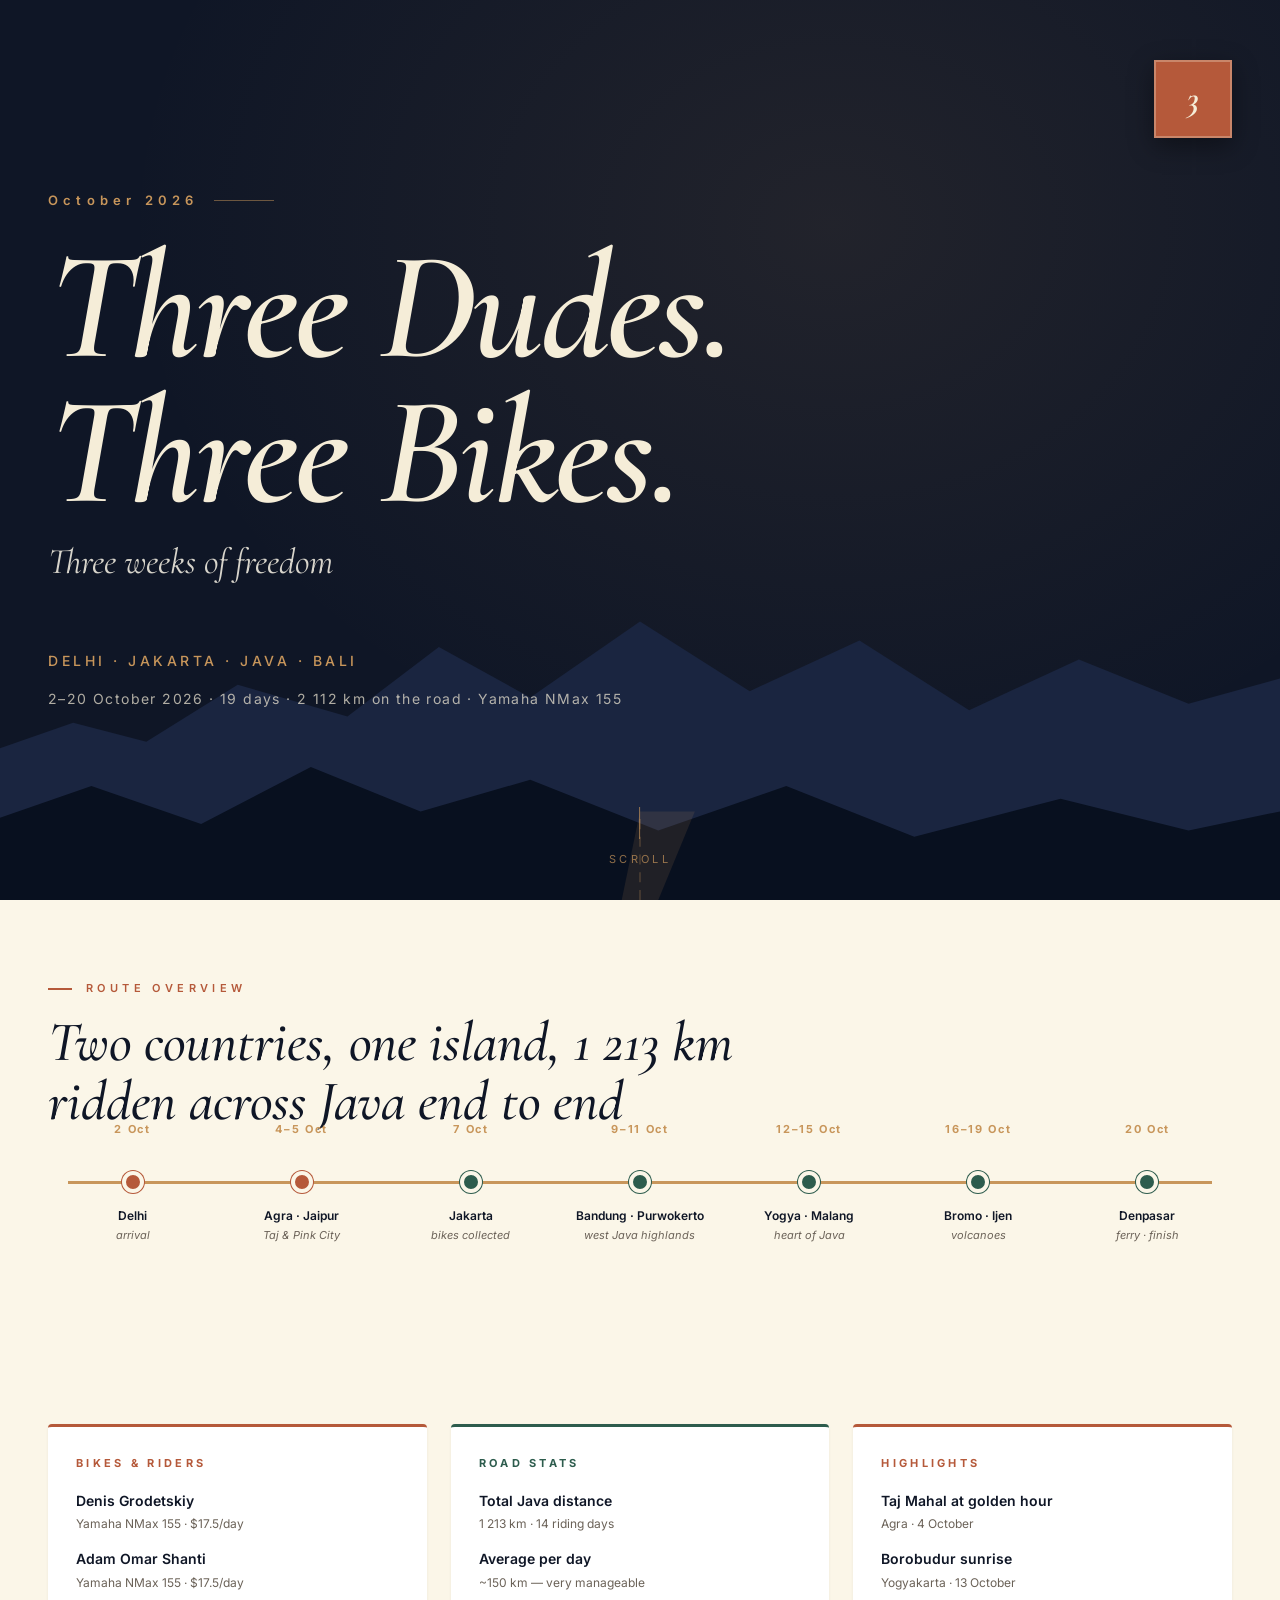
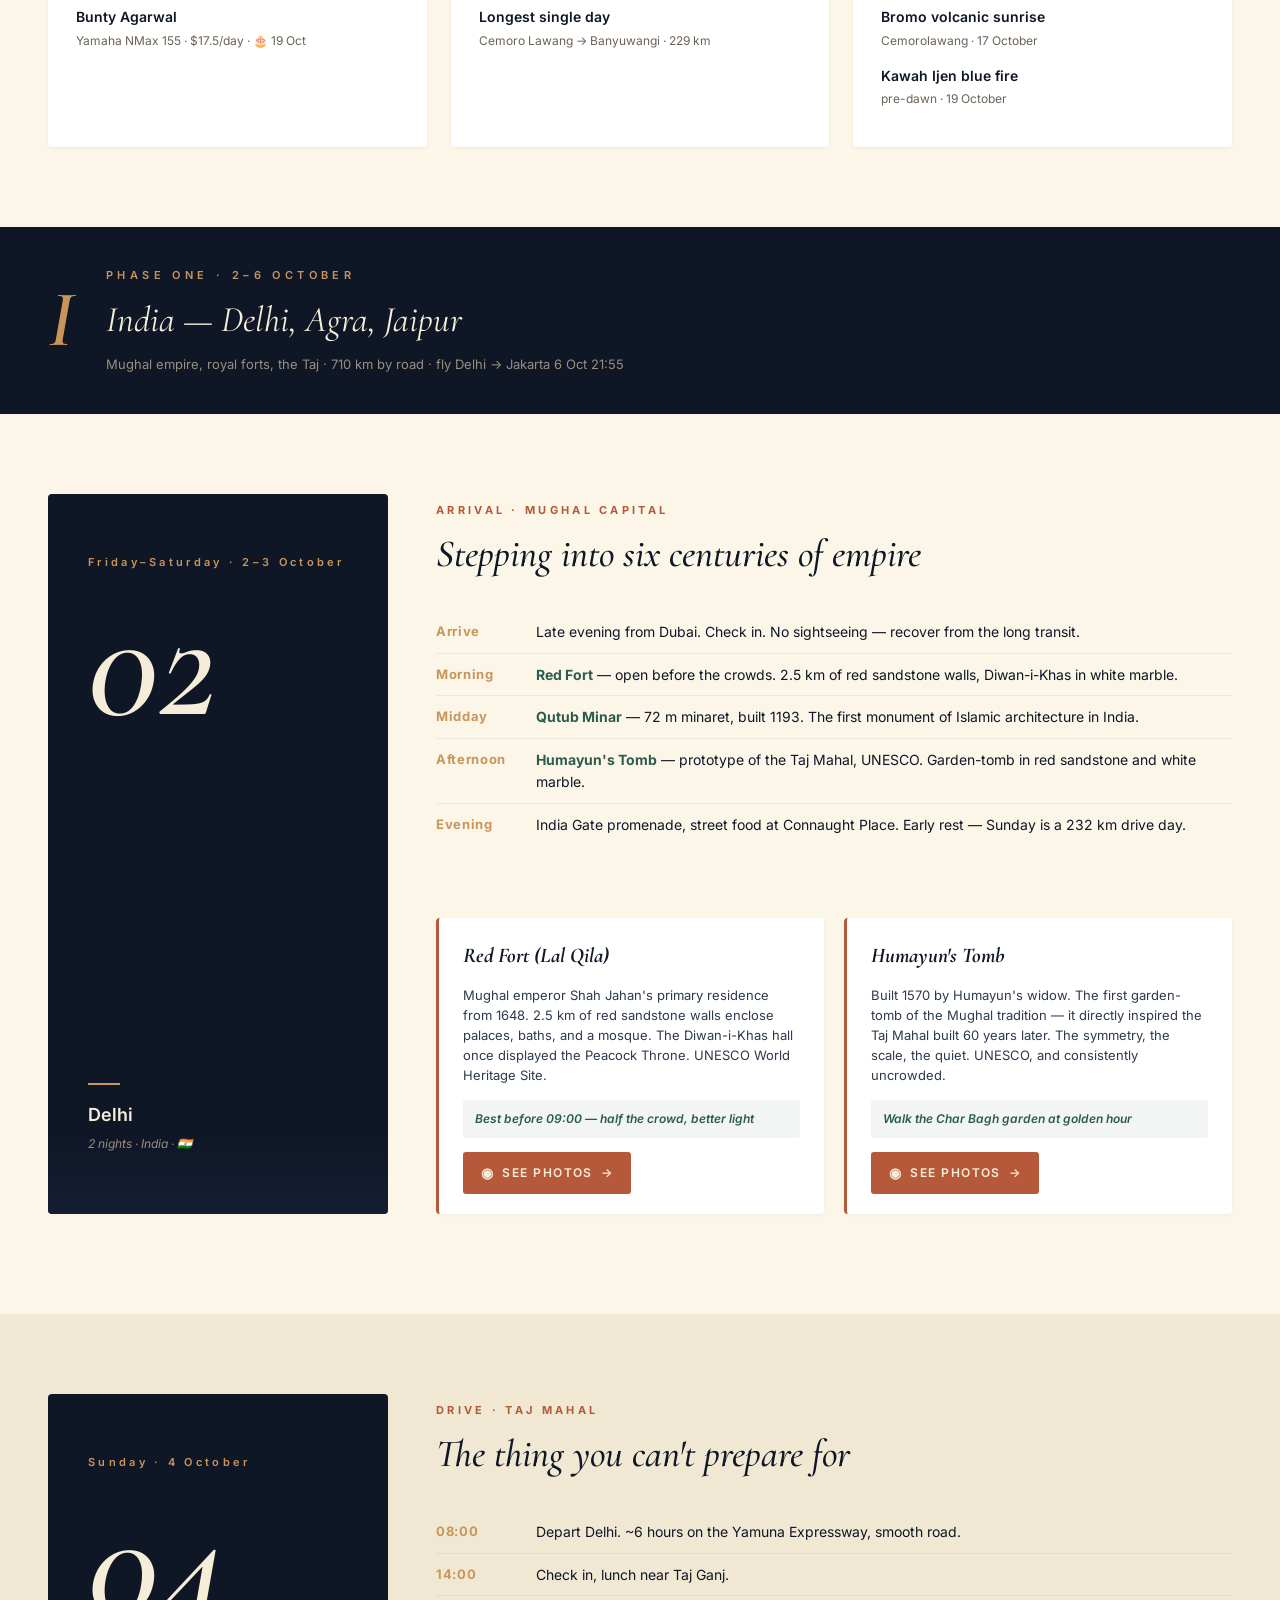
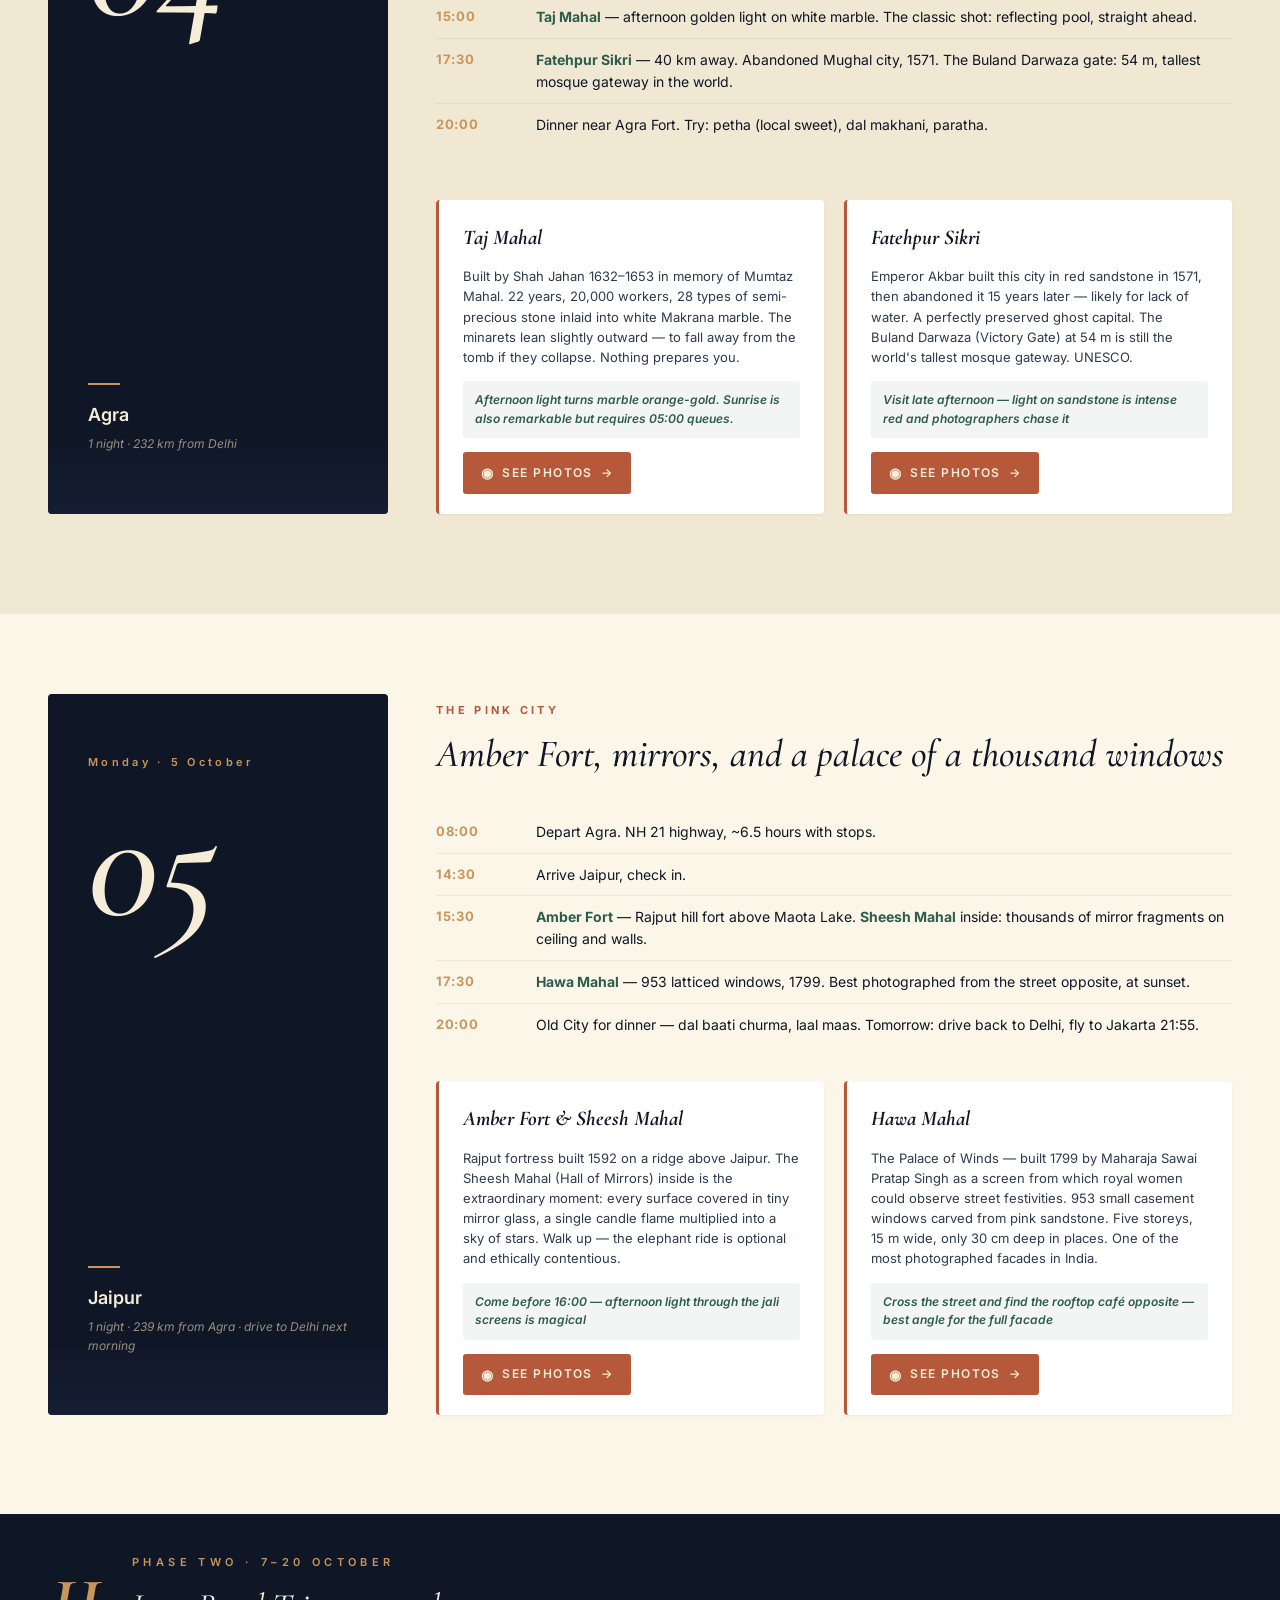
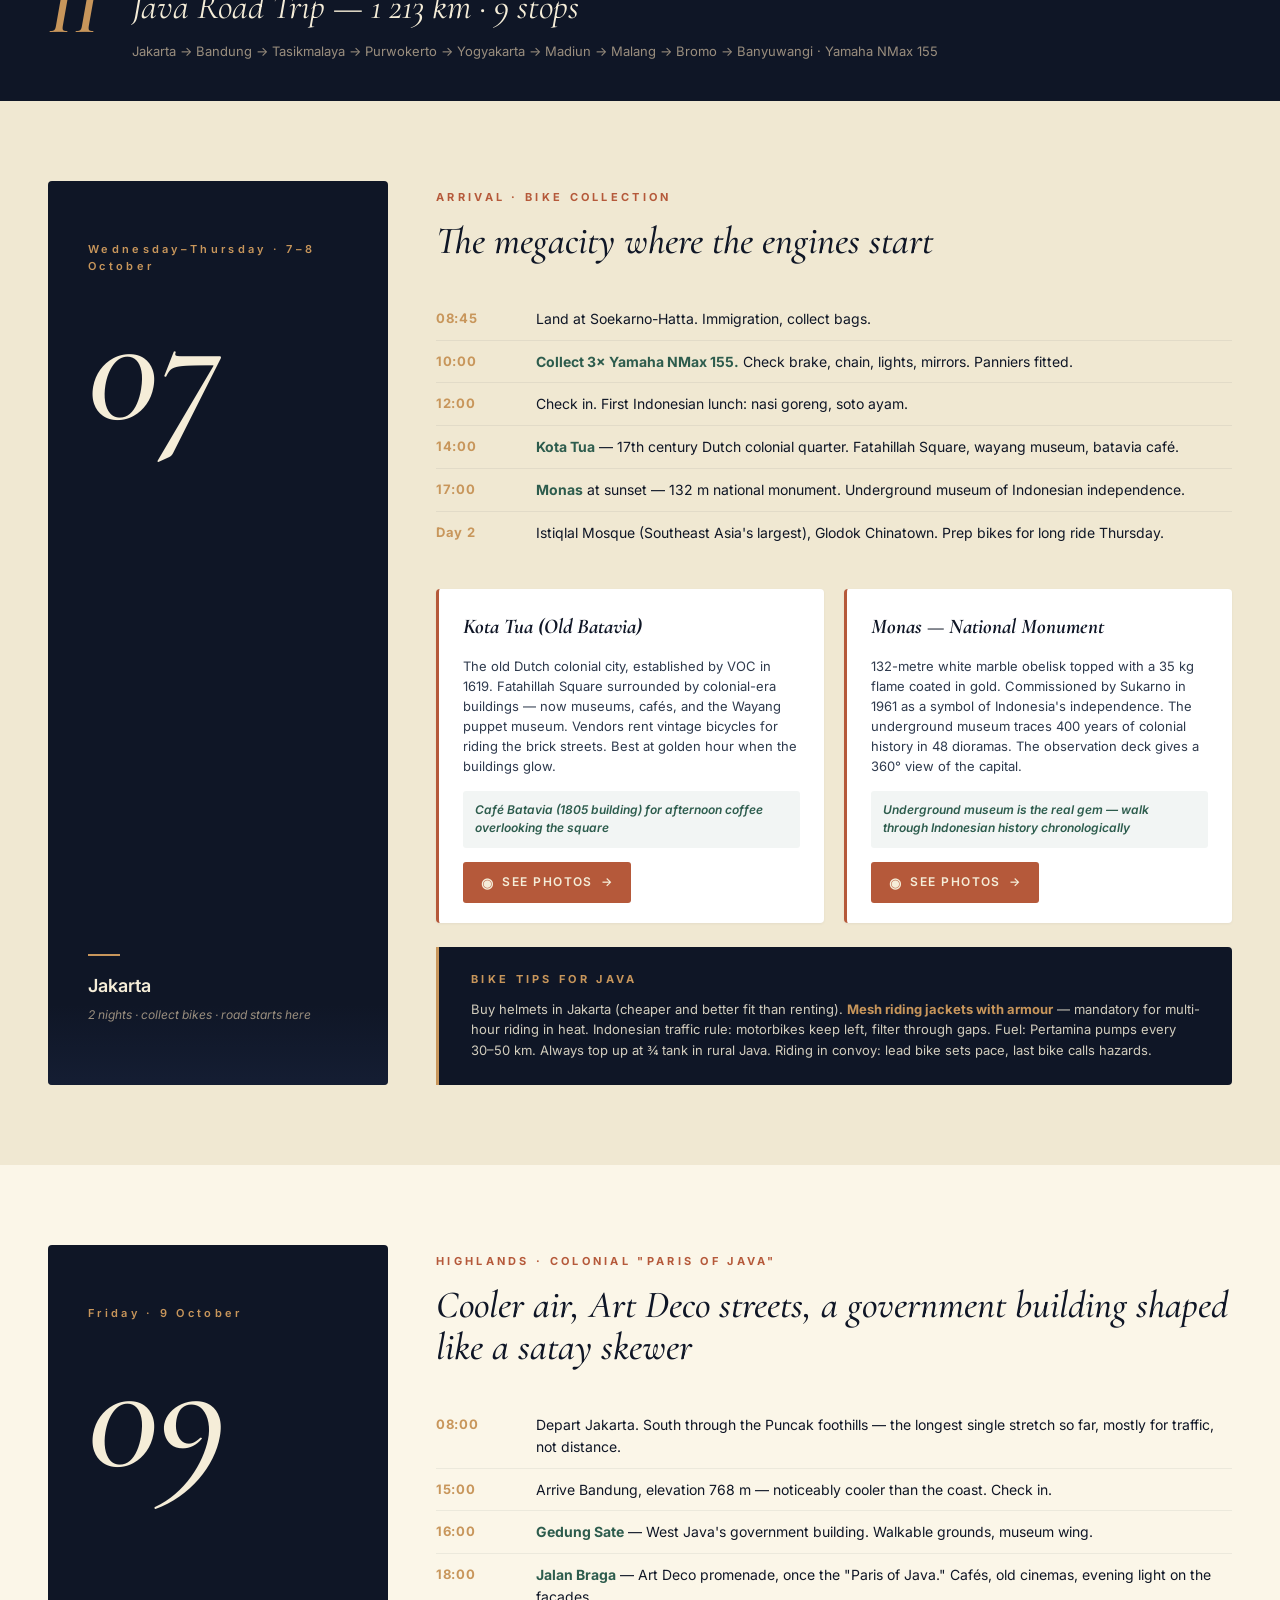
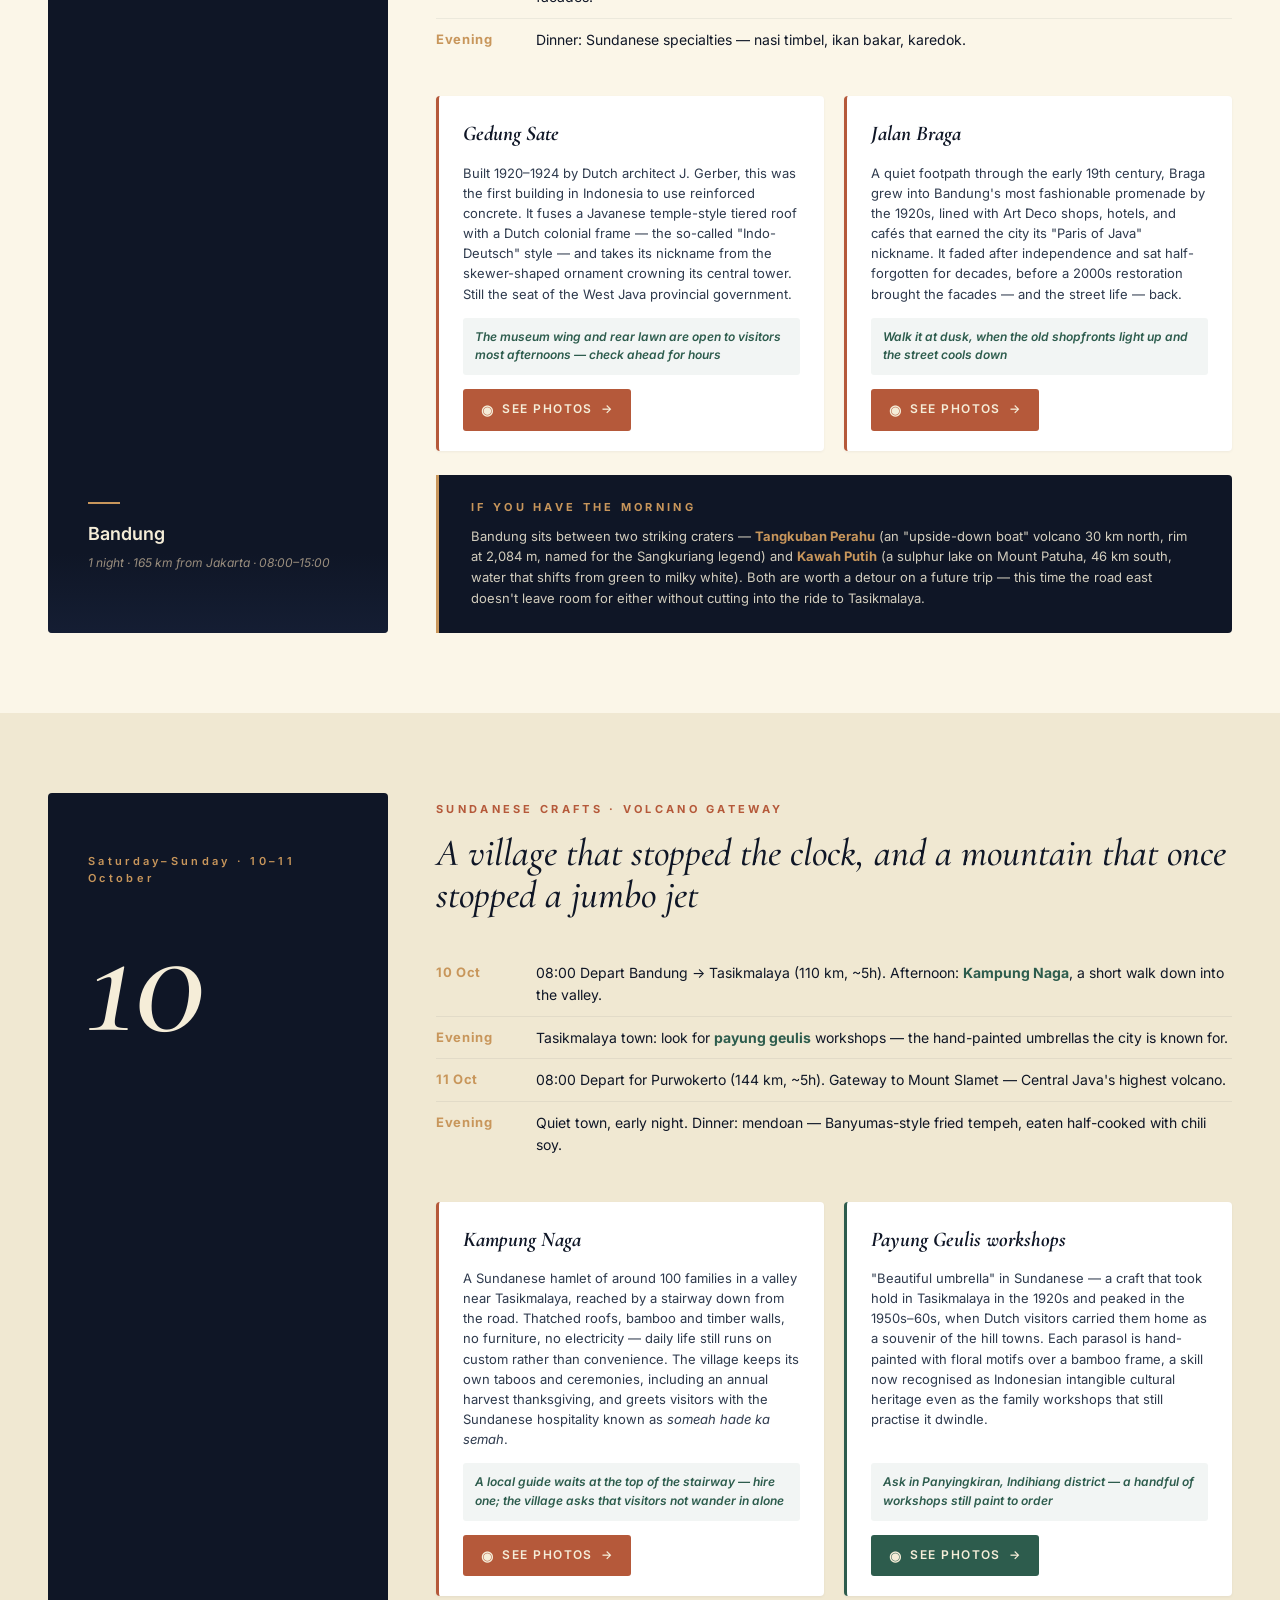
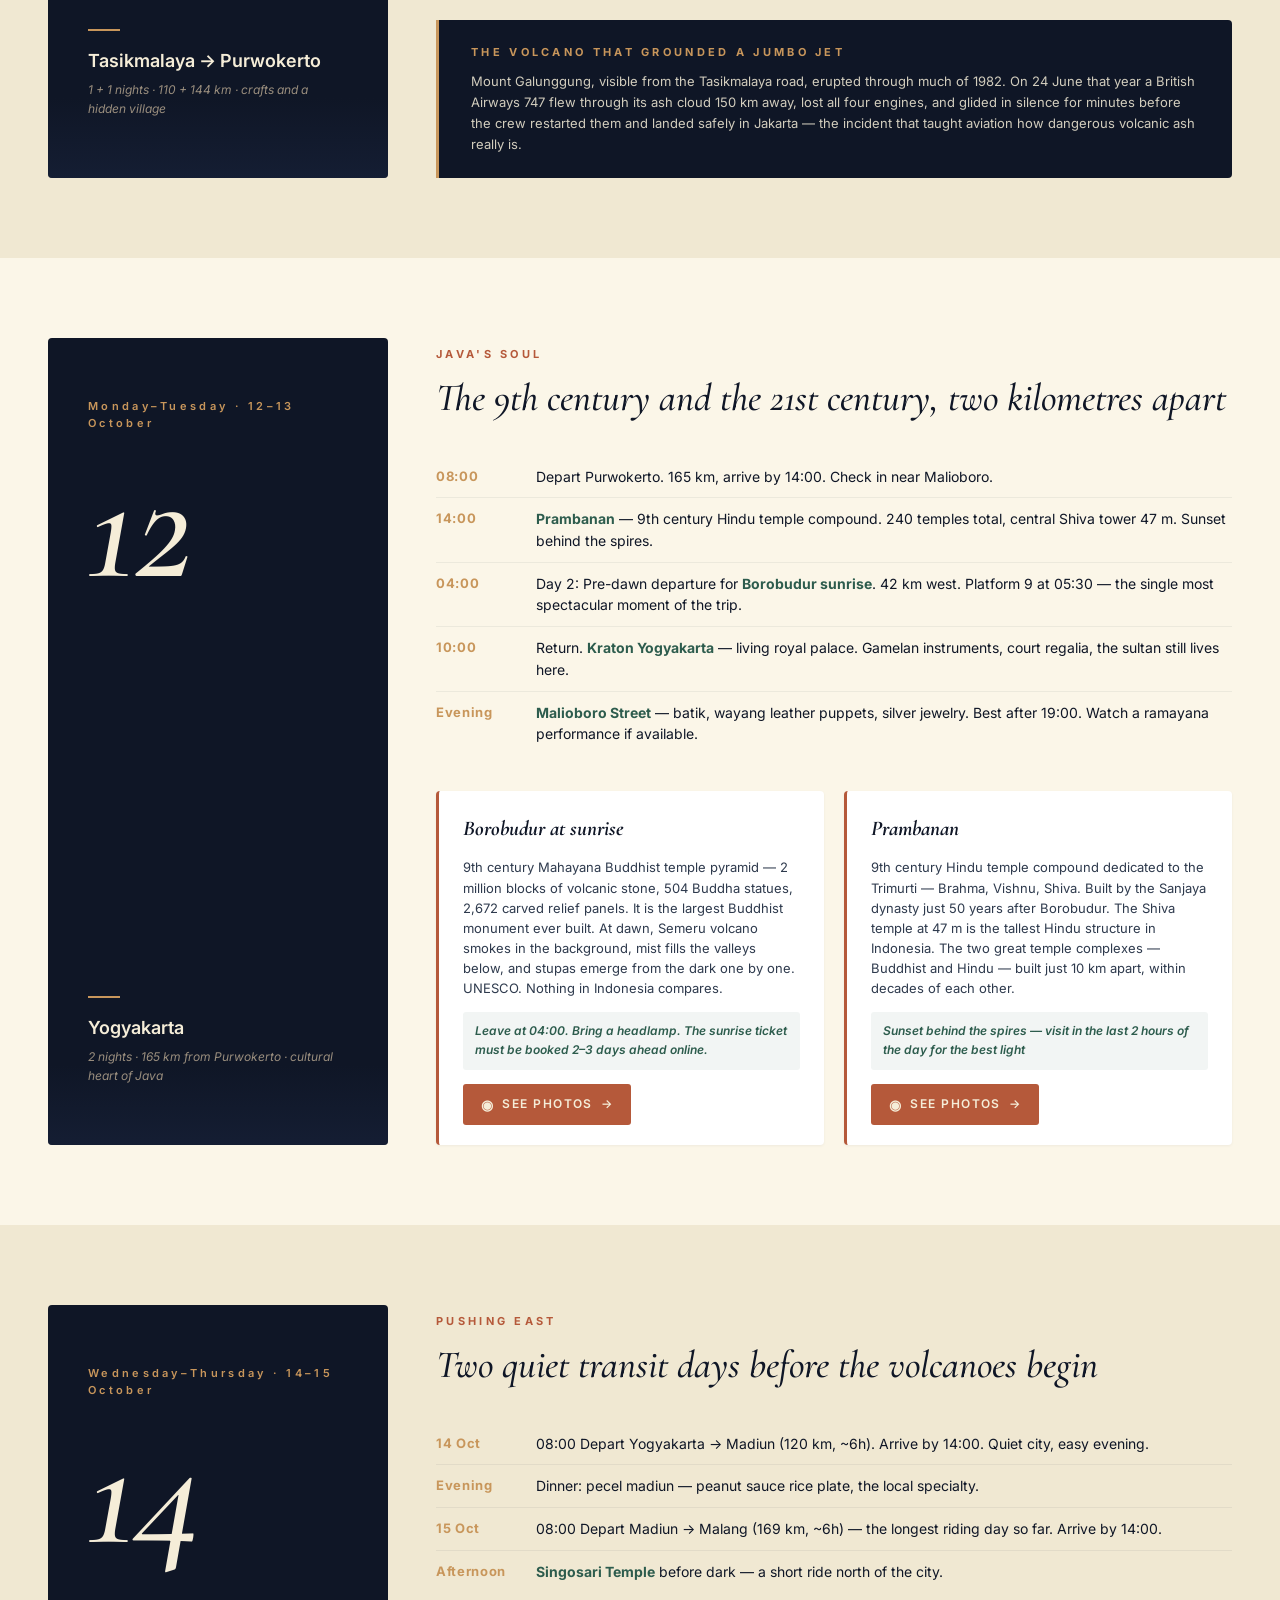
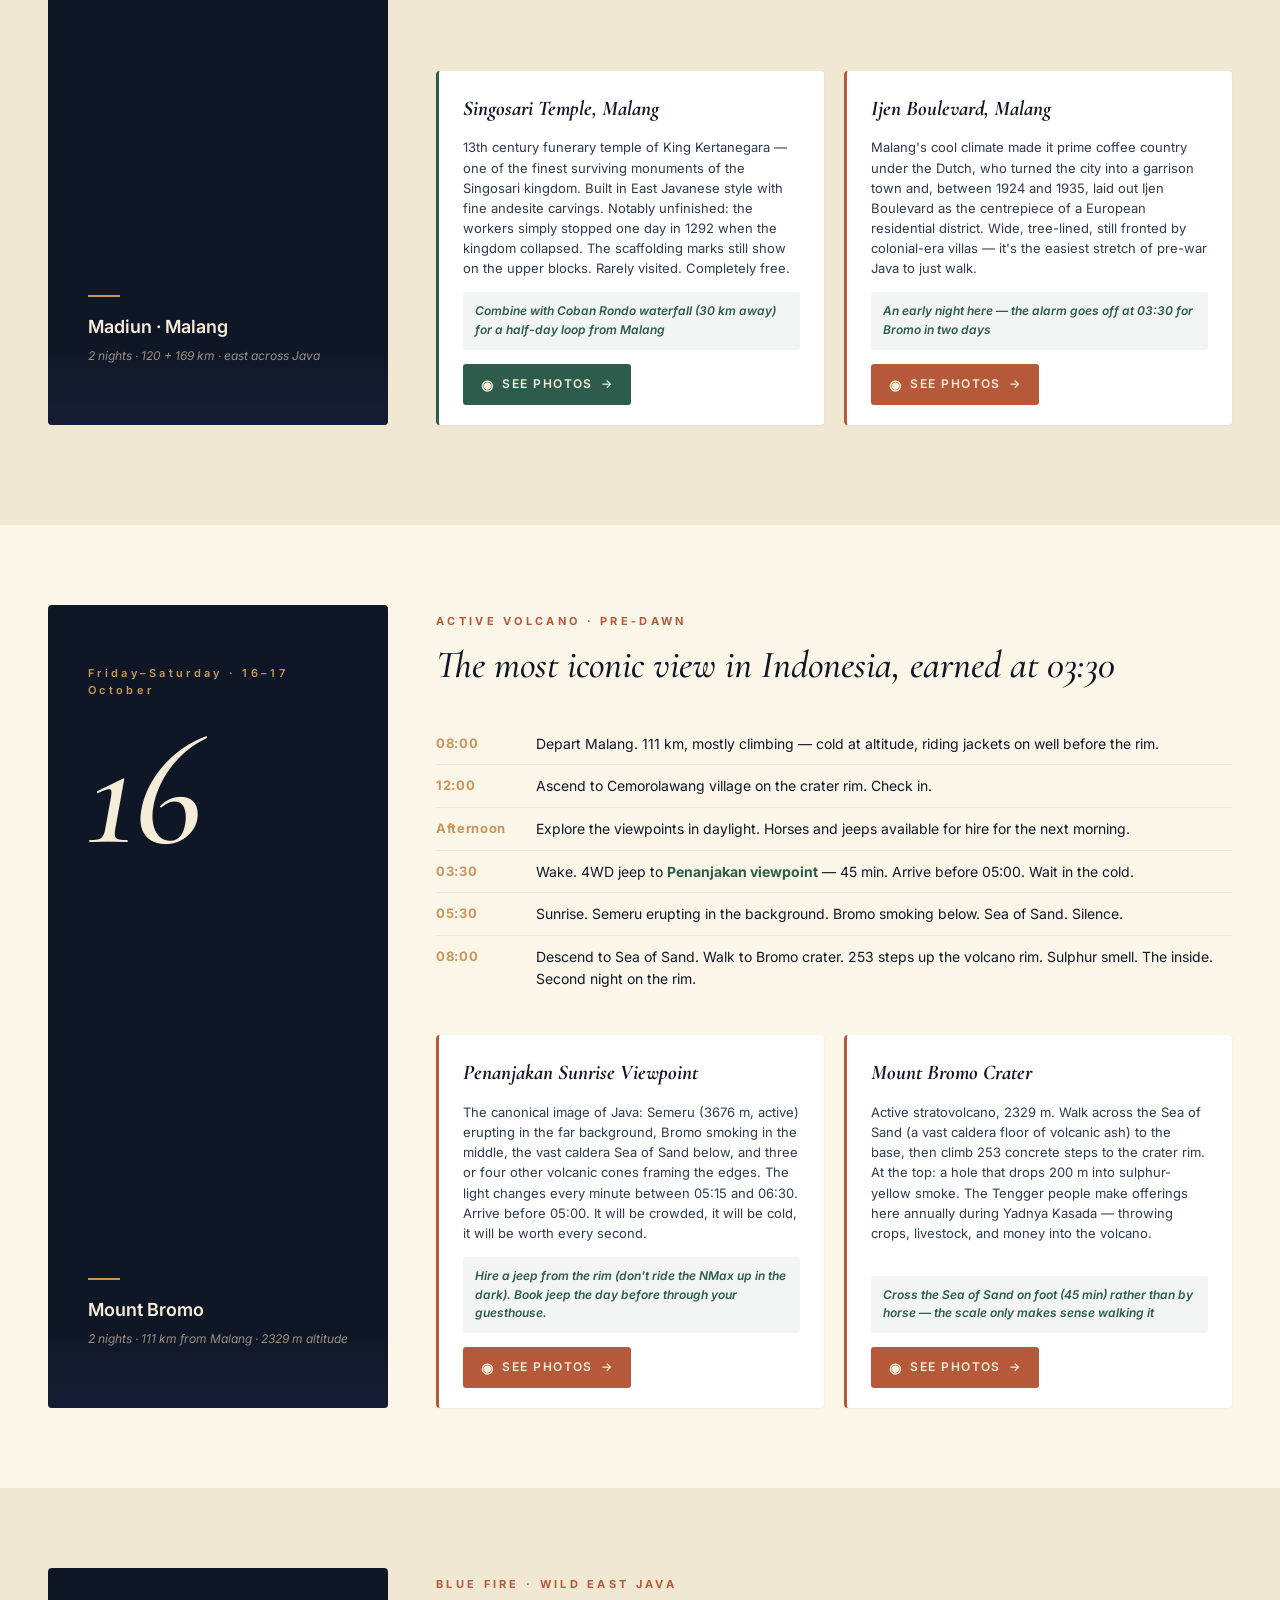
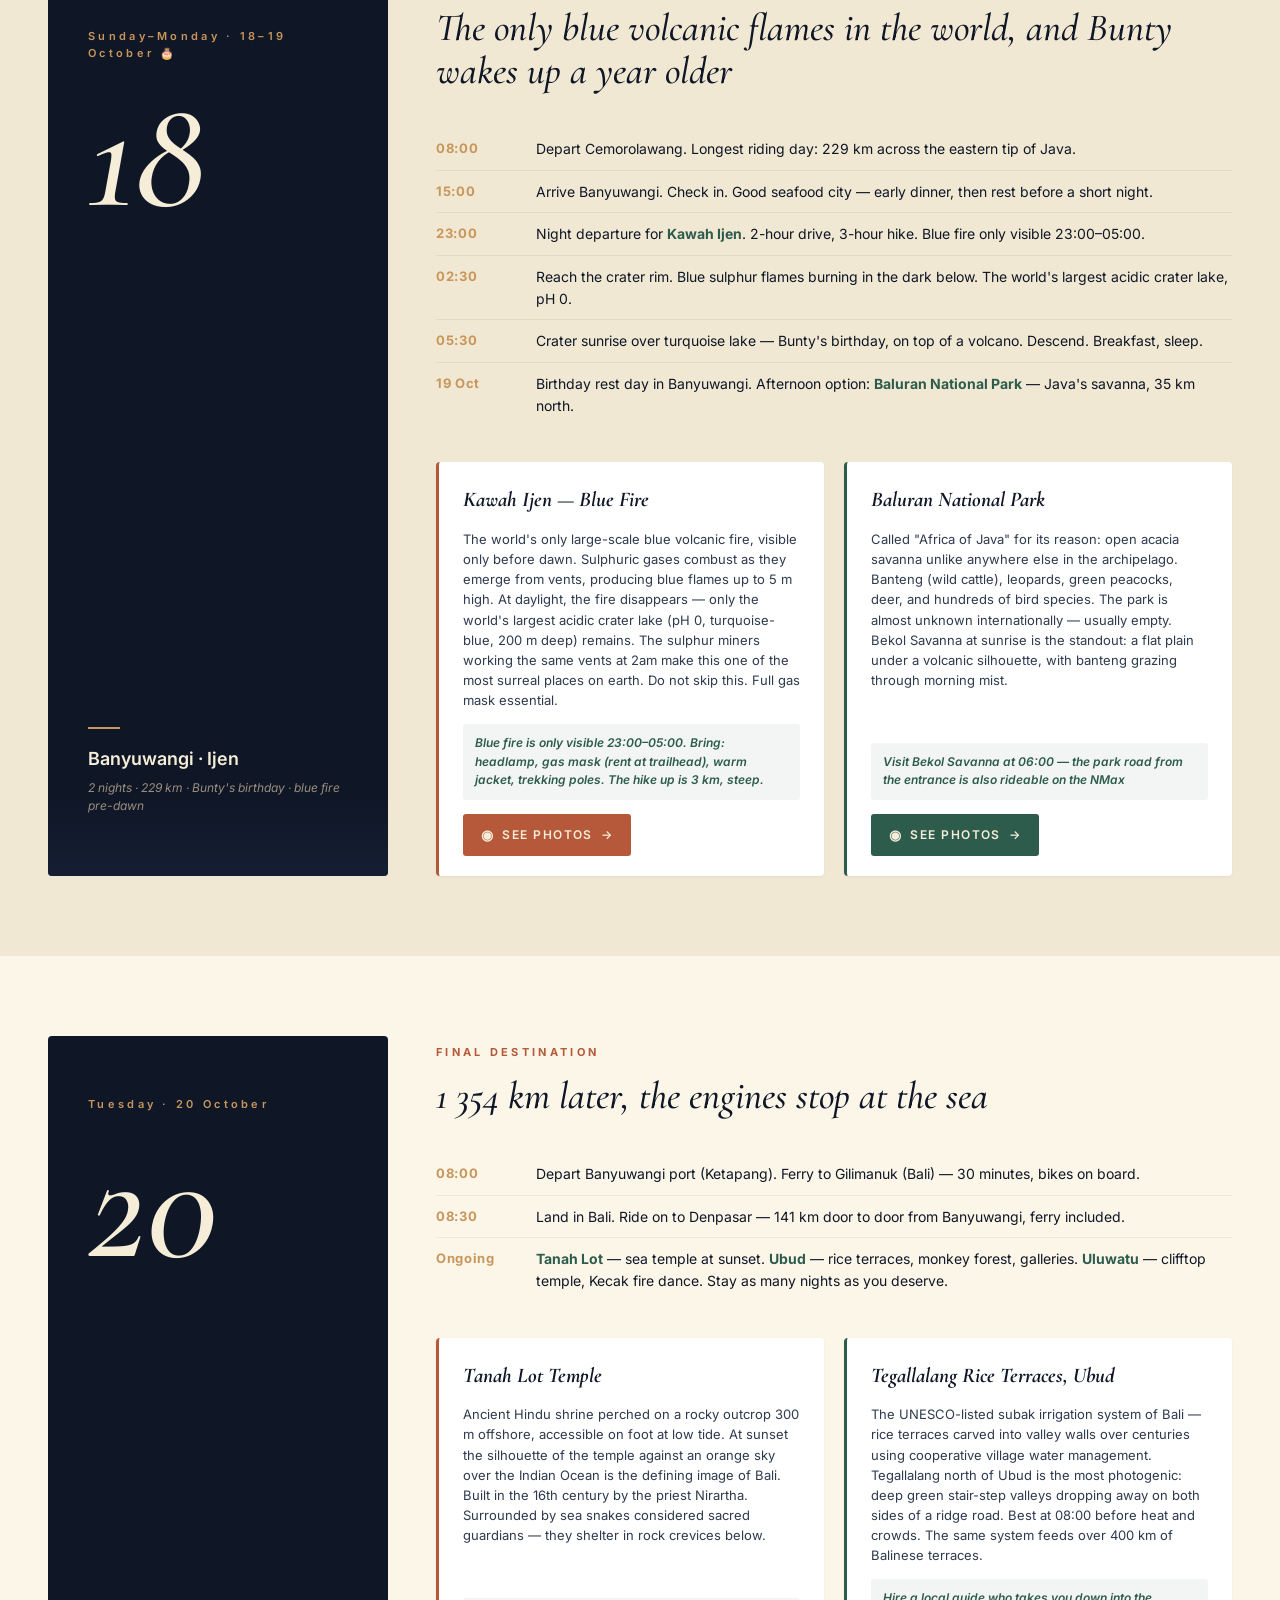
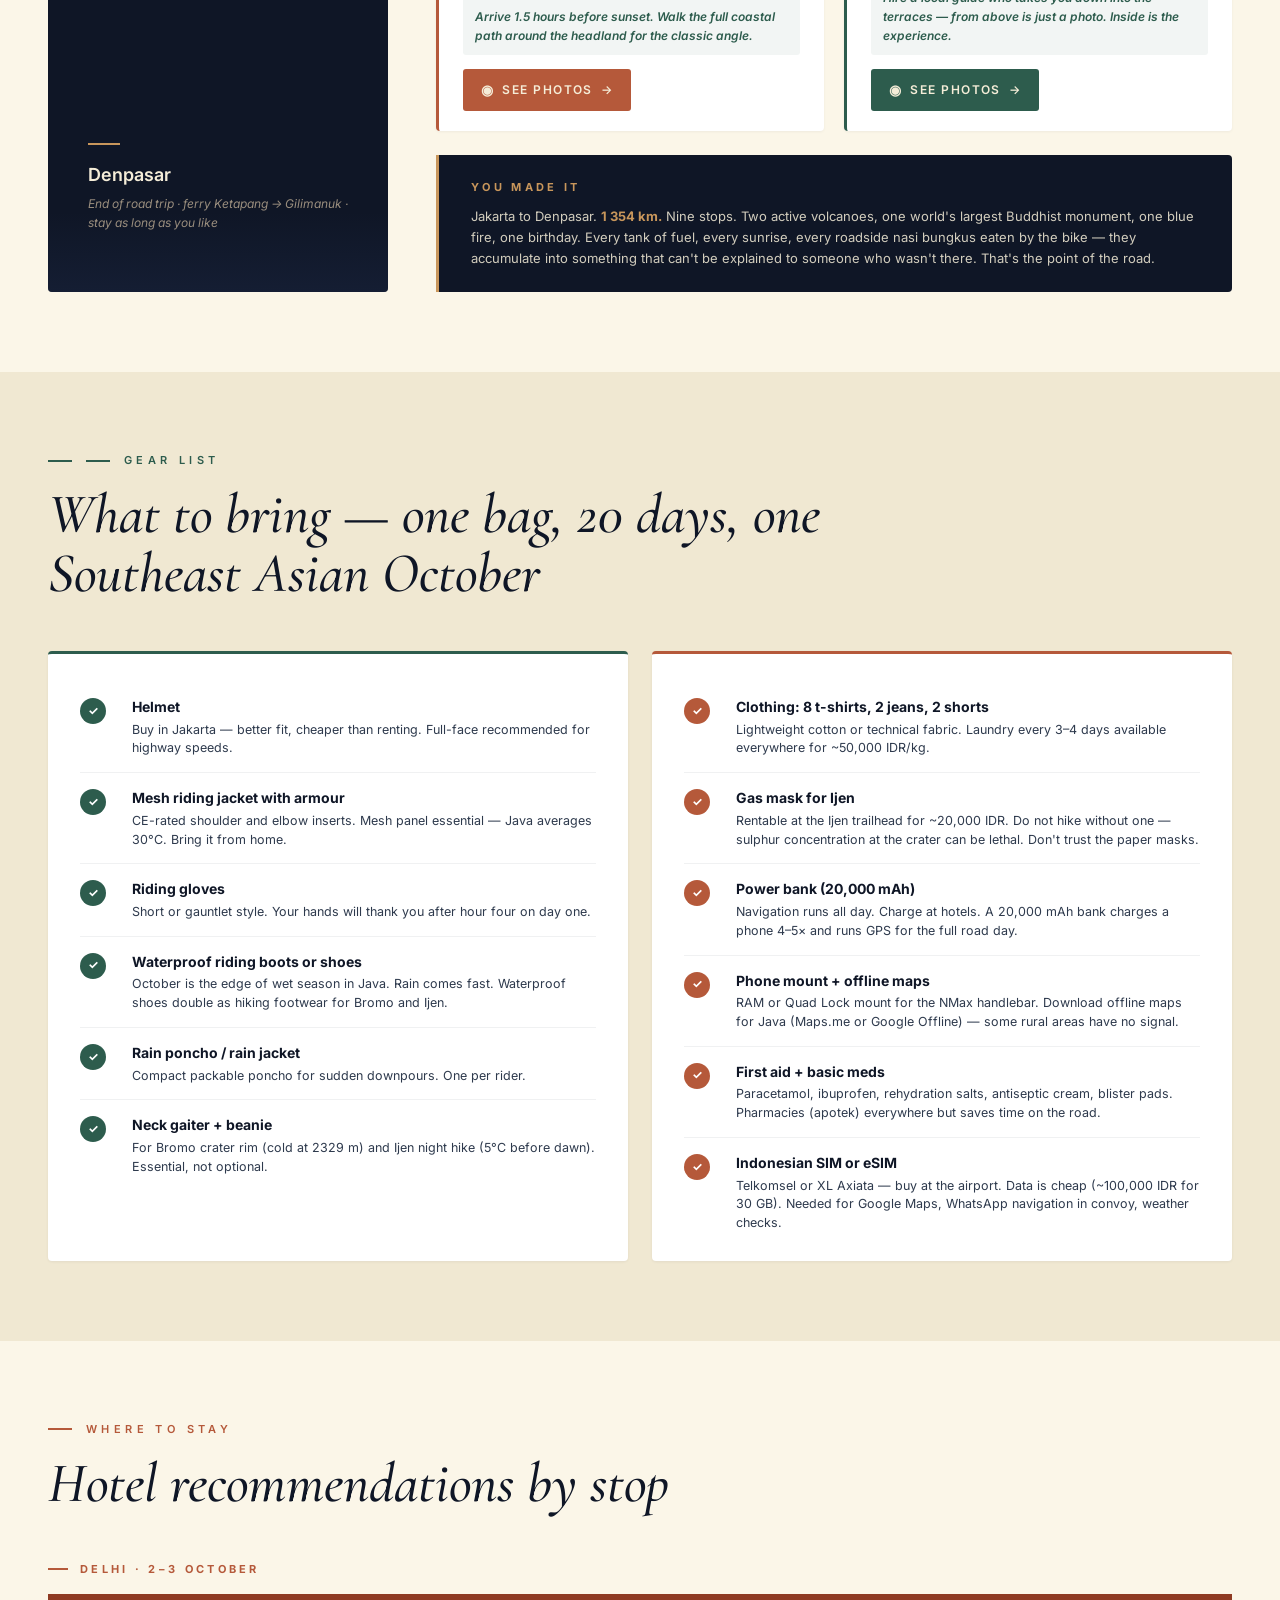
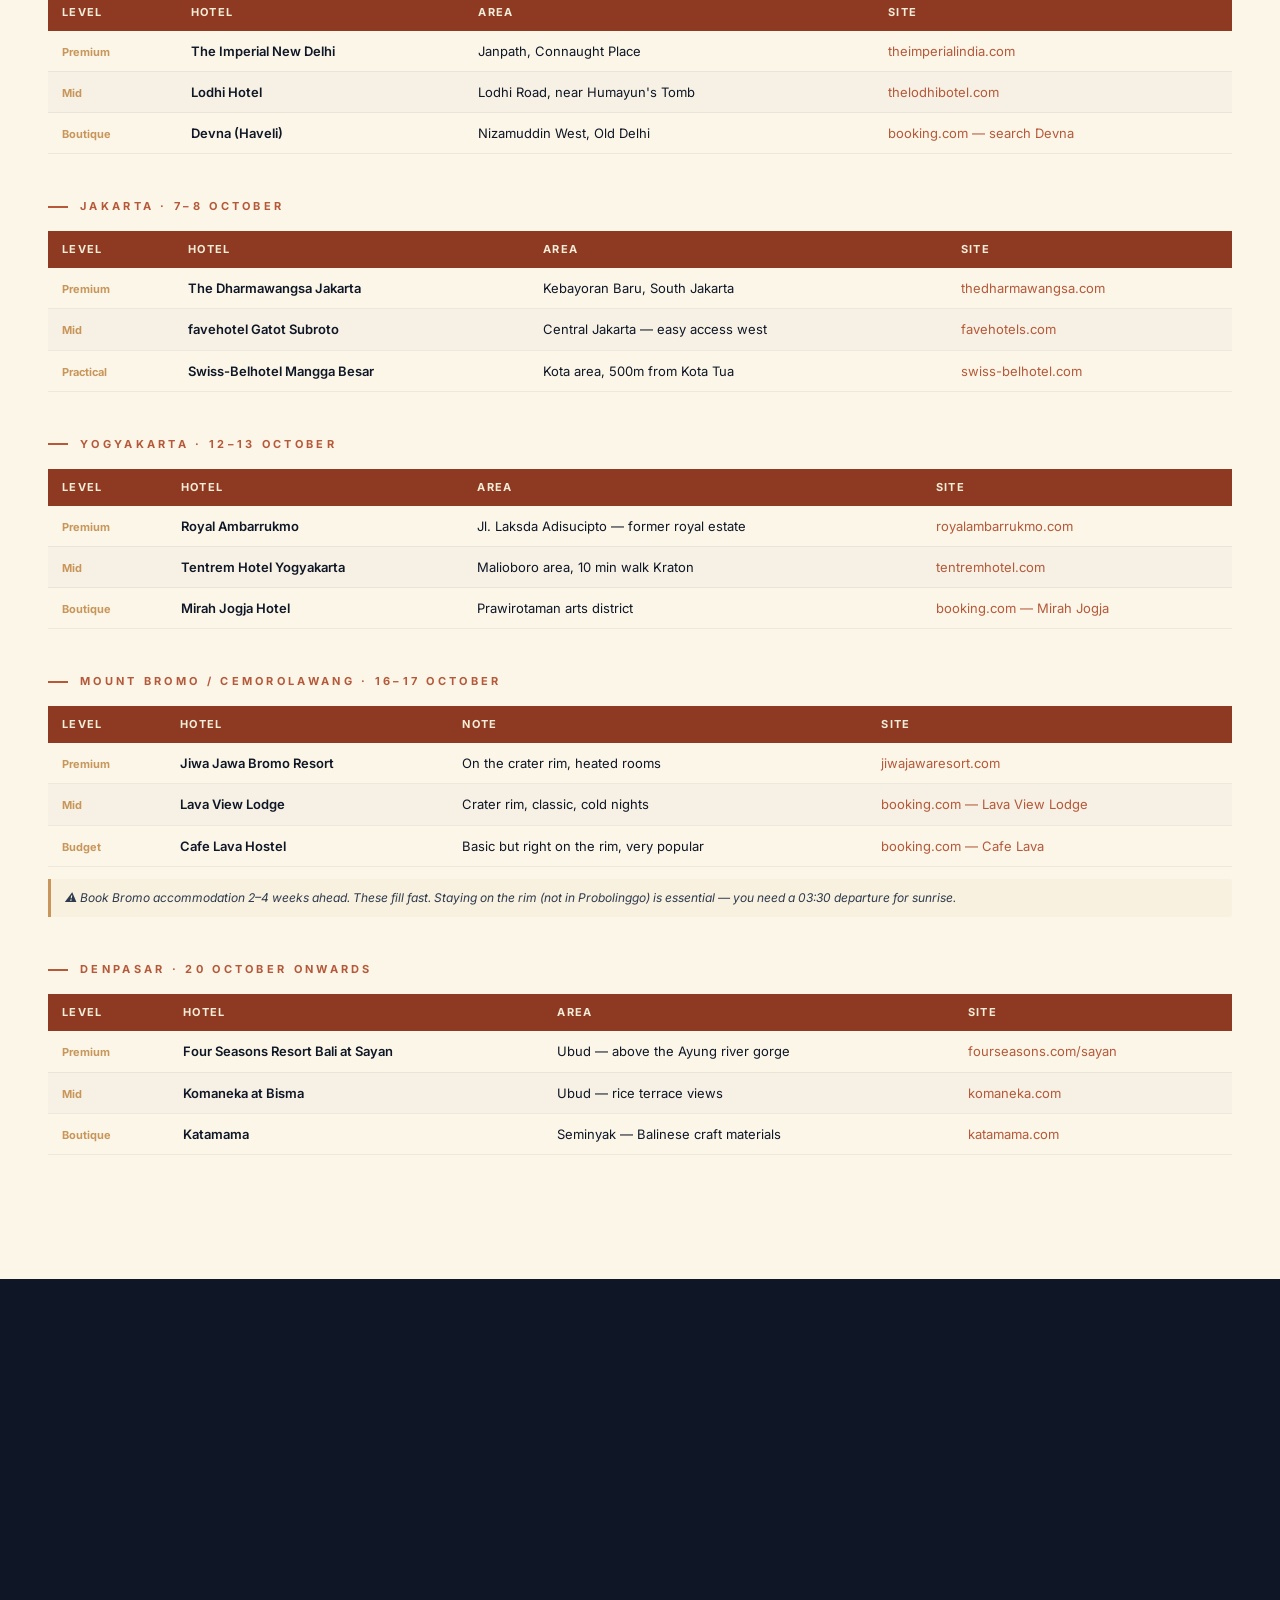
==== commit 937a8df3: "Add files via upload" ====
--- a/indonesia_roadtrip.html
+++ b/indonesia_roadtrip.html
@@ -190,10 +190,10 @@
     <a href="#d05">Jaipur</a>
     <a href="#java">Java</a>
     <a href="#d07">Jakarta</a>
-    <a href="#d09">Cirebon</a>
+    <a href="#d09">Bandung</a>
     <a href="#d12">Yogyakarta</a>
-    <a href="#d17">Bromo</a>
-    <a href="#d19">Ijen</a>
+    <a href="#d16">Bromo</a>
+    <a href="#d18">Ijen</a>
     <a href="#bali">Bali</a>
     <a href="#gear">Gear</a>
     <a href="#hotels">Hotels</a>
@@ -217,7 +217,7 @@
     <h1>Three Dudes.<br>Three Bikes.</h1>
     <h2>Three weeks of freedom</h2>
     <div class="cover-route">Delhi · Jakarta · Java · Bali</div>
-    <div class="cover-meta">2–21 October 2026 · 20 days · 2 212 km on the road · Yamaha NMax 155</div>
+    <div class="cover-meta">2–20 October 2026 · 19 days · 2 112 km on the road · Yamaha NMax 155</div>
   </div>
   <div class="scroll-hint">Scroll</div>
 </section>
@@ -226,7 +226,7 @@
 <section class="overview" id="overview">
   <div class="container">
     <div class="section-eyebrow">Route overview</div>
-    <h2 class="section-title">Two countries, one island, 2 212 km<br>ridden across Java end to end</h2>
+    <h2 class="section-title">Two countries, one island, 1 213 km<br>ridden across Java end to end</h2>
 
     <div class="timeline">
       <div class="timeline-bar"></div>
@@ -252,25 +252,25 @@
         <div class="stop">
           <div class="stop-date above">9–11 Oct</div>
           <div class="stop-dot jade"></div>
-          <div class="stop-place">Cirebon · Semarang</div>
-          <div class="stop-sub">north Java coast</div>
+          <div class="stop-place">Bandung · Purwokerto</div>
+          <div class="stop-sub">west Java highlands</div>
         </div>
         <div class="stop">
-          <div class="stop-date above">12–16 Oct</div>
+          <div class="stop-date above">12–15 Oct</div>
           <div class="stop-dot jade"></div>
-          <div class="stop-place">Yogya · Solo · Malang</div>
+          <div class="stop-place">Yogya · Malang</div>
           <div class="stop-sub">heart of Java</div>
         </div>
         <div class="stop">
-          <div class="stop-date above">17–20 Oct</div>
+          <div class="stop-date above">16–19 Oct</div>
           <div class="stop-dot jade"></div>
           <div class="stop-place">Bromo · Ijen</div>
           <div class="stop-sub">volcanoes</div>
         </div>
         <div class="stop">
-          <div class="stop-date above">21 Oct</div>
+          <div class="stop-date above">20 Oct</div>
           <div class="stop-dot jade"></div>
-          <div class="stop-place">Bali</div>
+          <div class="stop-place">Denpasar</div>
           <div class="stop-sub">ferry · finish</div>
         </div>
       </div>
@@ -285,16 +285,16 @@
       </div>
       <div class="ovw-card jade">
         <div class="ovw-card-title">Road stats</div>
-        <div class="ovw-line"><div class="ovw-line-label">Total Java distance</div><div class="ovw-line-val">2 212 km · 14 riding days</div></div>
-        <div class="ovw-line"><div class="ovw-line-label">Average per day</div><div class="ovw-line-val">~102 km — very manageable</div></div>
-        <div class="ovw-line"><div class="ovw-line-label">Longest single day</div><div class="ovw-line-val">Probolinggo → Banyuwangi · 195 km</div></div>
+        <div class="ovw-line"><div class="ovw-line-label">Total Java distance</div><div class="ovw-line-val">1 213 km · 14 riding days</div></div>
+        <div class="ovw-line"><div class="ovw-line-label">Average per day</div><div class="ovw-line-val">~150 km — very manageable</div></div>
+        <div class="ovw-line"><div class="ovw-line-label">Longest single day</div><div class="ovw-line-val">Cemoro Lawang → Banyuwangi · 229 km</div></div>
       </div>
       <div class="ovw-card">
         <div class="ovw-card-title">Highlights</div>
         <div class="ovw-line"><div class="ovw-line-label">Taj Mahal at golden hour</div><div class="ovw-line-val">Agra · 4 October</div></div>
         <div class="ovw-line"><div class="ovw-line-label">Borobudur sunrise</div><div class="ovw-line-val">Yogyakarta · 13 October</div></div>
-        <div class="ovw-line"><div class="ovw-line-label">Bromo volcanic sunrise</div><div class="ovw-line-val">Cemorolawang · 18 October</div></div>
-        <div class="ovw-line"><div class="ovw-line-label">Kawah Ijen blue fire</div><div class="ovw-line-val">pre-dawn · 20 October</div></div>
+        <div class="ovw-line"><div class="ovw-line-label">Bromo volcanic sunrise</div><div class="ovw-line-val">Cemorolawang · 17 October</div></div>
+        <div class="ovw-line"><div class="ovw-line-label">Kawah Ijen blue fire</div><div class="ovw-line-val">pre-dawn · 19 October</div></div>
       </div>
     </div>
   </div>
@@ -447,8 +447,8 @@
     <div class="phase-num">II</div>
     <div class="phase-info">
       <div class="phase-label">Phase two · 7–20 October</div>
-      <div class="phase-title">Java Road Trip — 2 212 km · 14 stops</div>
-      <div class="phase-sub">Jakarta → Cirebon → Pekalongan → Semarang → Yogyakarta → Solo → Madiun → Malang → Bromo → Banyuwangi · Yamaha NMax 155</div>
+      <div class="phase-title">Java Road Trip — 1 213 km · 9 stops</div>
+      <div class="phase-sub">Jakarta → Bandung → Tasikmalaya → Purwokerto → Yogyakarta → Madiun → Malang → Bromo → Banyuwangi · Yamaha NMax 155</div>
     </div>
   </div>
 </section>
@@ -501,7 +501,7 @@
   </div>
 </section>
 
-<!-- CIREBON -->
+<!-- BANDUNG -->
 <section class="day" id="d09">
   <div class="container">
     <div class="day-grid">
@@ -511,40 +511,44 @@
           <div class="day-number">09</div>
         </div>
         <div>
-          <div class="day-aside-where">Cirebon</div>
-          <div class="day-aside-sub">1 night · 239 km from Jakarta · 08:00–16:00</div>
-        </div>
-      </aside>
-      <div class="day-main">
-        <div class="day-main-eyebrow">North coast · Royal palaces</div>
-        <h3 class="day-main-title">Sultanates, batik, and a cave garden built for meditation</h3>
-        <div class="schedule">
-          <div class="sch-row"><div class="sch-time">08:00</div><div class="sch-act">Depart Jakarta. Pantura (north coast road) east. Long first day — first real ride.</div></div>
-          <div class="sch-row"><div class="sch-time">13:00</div><div class="sch-act">Lunch stop. Try Cirebon's signature dish: <b>empal gentong</b> (spiced beef soup) en route.</div></div>
-          <div class="sch-row"><div class="sch-time">16:00</div><div class="sch-act">Check in. Brief rest.</div></div>
-          <div class="sch-row"><div class="sch-time">16:30</div><div class="sch-act"><b>Keraton Kasepuhan</b> — 15th century royal palace. Still occupied by descendants. Museum wing: Dutch furniture, royal carriages.</div></div>
-          <div class="sch-row"><div class="sch-time">18:30</div><div class="sch-act"><b>Batik Trusmi village</b> — Cirebon-style megamendung (cloud) batik. Watch the wax-resist process.</div></div>
-        </div>
-        <div class="places">
-          <article class="place">
-            <h4 class="place-name">Keraton Kasepuhan</h4>
-            <p class="place-desc">One of the oldest surviving royal palaces in Java, founded 15th century by Sunan Gunung Jati. Unlike Javanese kratons, this mixes Hindu, Islamic, and Dutch colonial elements — evidence of Cirebon's position as a trading port. The museum holds antique gamelan instruments and the ceremonial royal carriage Singa Barong.</p>
-            <div class="place-tip">Visit late afternoon — fewer tourists, the guide speaks English</div>
-            <a class="photo-btn" href="https://www.google.com/search?q=Keraton+Kasepuhan+Cirebon+palace&tbm=isch" target="_blank" rel="noopener">See photos</a>
-          </article>
-          <article class="place">
-            <h4 class="place-name">Gua Sunyaragi</h4>
-            <p class="place-desc">A royal cave-garden retreat built in 1703 from coral and stone. Labyrinthine passages, hidden chambers, decorative grottos — built for the sultan's meditation and recreation. The architecture is unique to Cirebon: part Hindu temple, part Islamic garden, part Dutch waterwork. Often overlooked by tourists.</p>
-            <div class="place-tip">Best explored slowly — many passages have no signs and the surprise is the point</div>
-            <a class="photo-btn" href="https://www.google.com/search?q=Gua+Sunyaragi+Cirebon+cave+garden&tbm=isch" target="_blank" rel="noopener">See photos</a>
-          </article>
-        </div>
-      </div>
-    </div>
-  </div>
-</section>
-
-<!-- PEKALONGAN + SEMARANG (condensed) -->
+          <div class="day-aside-where">Bandung</div>
+          <div class="day-aside-sub">1 night · 165 km from Jakarta · 08:00–15:00</div>
+        </div>
+      </aside>
+      <div class="day-main">
+        <div class="day-main-eyebrow">Highlands · Colonial "Paris of Java"</div>
+        <h3 class="day-main-title">Cooler air, Art Deco streets, a government building shaped like a satay skewer</h3>
+        <div class="schedule">
+          <div class="sch-row"><div class="sch-time">08:00</div><div class="sch-act">Depart Jakarta. South through the Puncak foothills — the longest single stretch so far, mostly for traffic, not distance.</div></div>
+          <div class="sch-row"><div class="sch-time">15:00</div><div class="sch-act">Arrive Bandung, elevation 768 m — noticeably cooler than the coast. Check in.</div></div>
+          <div class="sch-row"><div class="sch-time">16:00</div><div class="sch-act"><b>Gedung Sate</b> — West Java's government building. Walkable grounds, museum wing.</div></div>
+          <div class="sch-row"><div class="sch-time">18:00</div><div class="sch-act"><b>Jalan Braga</b> — Art Deco promenade, once the "Paris of Java." Cafés, old cinemas, evening light on the facades.</div></div>
+          <div class="sch-row"><div class="sch-time">Evening</div><div class="sch-act">Dinner: Sundanese specialties — nasi timbel, ikan bakar, karedok.</div></div>
+        </div>
+        <div class="places">
+          <article class="place">
+            <h4 class="place-name">Gedung Sate</h4>
+            <p class="place-desc">Built 1920–1924 by Dutch architect J. Gerber, this was the first building in Indonesia to use reinforced concrete. It fuses a Javanese temple-style tiered roof with a Dutch colonial frame — the so-called "Indo-Deutsch" style — and takes its nickname from the skewer-shaped ornament crowning its central tower. Still the seat of the West Java provincial government.</p>
+            <div class="place-tip">The museum wing and rear lawn are open to visitors most afternoons — check ahead for hours</div>
+            <a class="photo-btn" href="https://www.google.com/search?q=Gedung+Sate+Bandung&tbm=isch" target="_blank" rel="noopener">See photos</a>
+          </article>
+          <article class="place">
+            <h4 class="place-name">Jalan Braga</h4>
+            <p class="place-desc">A quiet footpath through the early 19th century, Braga grew into Bandung's most fashionable promenade by the 1920s, lined with Art Deco shops, hotels, and cafés that earned the city its "Paris of Java" nickname. It faded after independence and sat half-forgotten for decades, before a 2000s restoration brought the facades — and the street life — back.</p>
+            <div class="place-tip">Walk it at dusk, when the old shopfronts light up and the street cools down</div>
+            <a class="photo-btn" href="https://www.google.com/search?q=Jalan+Braga+Bandung+art+deco&tbm=isch" target="_blank" rel="noopener">See photos</a>
+          </article>
+        </div>
+        <div class="note-block">
+          <div class="note-eyebrow">If you have the morning</div>
+          <p class="note-text">Bandung sits between two striking craters — <b>Tangkuban Perahu</b> (an "upside-down boat" volcano 30 km north, rim at 2,084 m, named for the Sangkuriang legend) and <b>Kawah Putih</b> (a sulphur lake on Mount Patuha, 46 km south, water that shifts from green to milky white). Both are worth a detour on a future trip — this time the road east doesn't leave room for either without cutting into the ride to Tasikmalaya.</p>
+        </div>
+      </div>
+    </div>
+  </div>
+</section>
+
+<!-- TASIKMALAYA + PURWOKERTO (condensed) -->
 <section class="day" id="d10" style="background:var(--paper-warm);">
   <div class="container">
     <div class="day-grid">
@@ -554,32 +558,36 @@
           <div class="day-number">10</div>
         </div>
         <div>
-          <div class="day-aside-where">Pekalongan → Semarang</div>
-          <div class="day-aside-sub">1 + 1 nights · 135 + 125 km · tea detour</div>
-        </div>
-      </aside>
-      <div class="day-main">
-        <div class="day-main-eyebrow">Batik capital · Tea estate · Colonial city</div>
-        <h3 class="day-main-title">Wax, indigo, and a building with a thousand doors</h3>
-        <div class="schedule">
-          <div class="sch-row"><div class="sch-time">10 Oct</div><div class="sch-act">08:00 Depart Cirebon → Pekalongan (135 km, ~5h). Afternoon: <b>Batik Museum</b>, then <b>Kauman village</b> workshops — watch wax batik made by hand.</div></div>
-          <div class="sch-row"><div class="sch-time">11 Oct AM</div><div class="sch-act">Detour: <b>Pagilaran Tea Estate</b> in the mountains. Walk between the terraces while pickers work. Morning mist before 10:00.</div></div>
-          <div class="sch-row"><div class="sch-time">11 Oct PM</div><div class="sch-act">Ride to Semarang (arrive ~16:00). Evening: <b>Lawang Sewu</b> — Dutch colonial railway HQ (1907), underground tunnels.</div></div>
-          <div class="sch-row"><div class="sch-time">Evening</div><div class="sch-act"><b>Sam Poo Kong</b> Chinese temple and <b>Kota Lama</b> (Old Town). Dutch colonial buildings along the canal.</div></div>
-        </div>
-        <div class="places">
-          <article class="place">
-            <h4 class="place-name">Lawang Sewu, Semarang</h4>
-            <p class="place-desc">"Thousand Doors" — built 1907 as HQ for the Dutch colonial railway system. Vast Art Nouveau building with stained glass windows, tiled corridors, and underground tunnels used as prison cells during the Japanese occupation. The 1945 Battle of Semarang was fought in and around this building — it's as much a battlefield memorial as an architectural landmark.</p>
-            <div class="place-tip">Underground tour available — bring a light. Best photographed from the front gate.</div>
-            <a class="photo-btn" href="https://www.google.com/search?q=Lawang+Sewu+Semarang+thousand+doors&tbm=isch" target="_blank" rel="noopener">See photos</a>
+          <div class="day-aside-where">Tasikmalaya → Purwokerto</div>
+          <div class="day-aside-sub">1 + 1 nights · 110 + 144 km · crafts and a hidden village</div>
+        </div>
+      </aside>
+      <div class="day-main">
+        <div class="day-main-eyebrow">Sundanese crafts · Volcano gateway</div>
+        <h3 class="day-main-title">A village that stopped the clock, and a mountain that once stopped a jumbo jet</h3>
+        <div class="schedule">
+          <div class="sch-row"><div class="sch-time">10 Oct</div><div class="sch-act">08:00 Depart Bandung → Tasikmalaya (110 km, ~5h). Afternoon: <b>Kampung Naga</b>, a short walk down into the valley.</div></div>
+          <div class="sch-row"><div class="sch-time">Evening</div><div class="sch-act">Tasikmalaya town: look for <b>payung geulis</b> workshops — the hand-painted umbrellas the city is known for.</div></div>
+          <div class="sch-row"><div class="sch-time">11 Oct</div><div class="sch-act">08:00 Depart for Purwokerto (144 km, ~5h). Gateway to Mount Slamet — Central Java's highest volcano.</div></div>
+          <div class="sch-row"><div class="sch-time">Evening</div><div class="sch-act">Quiet town, early night. Dinner: mendoan — Banyumas-style fried tempeh, eaten half-cooked with chili soy.</div></div>
+        </div>
+        <div class="places">
+          <article class="place">
+            <h4 class="place-name">Kampung Naga</h4>
+            <p class="place-desc">A Sundanese hamlet of around 100 families in a valley near Tasikmalaya, reached by a stairway down from the road. Thatched roofs, bamboo and timber walls, no furniture, no electricity — daily life still runs on custom rather than convenience. The village keeps its own taboos and ceremonies, including an annual harvest thanksgiving, and greets visitors with the Sundanese hospitality known as <i>someah hade ka semah</i>.</p>
+            <div class="place-tip">A local guide waits at the top of the stairway — hire one; the village asks that visitors not wander in alone</div>
+            <a class="photo-btn" href="https://www.google.com/search?q=Kampung+Naga+Tasikmalaya+traditional+village&tbm=isch" target="_blank" rel="noopener">See photos</a>
           </article>
           <article class="place jade">
-            <h4 class="place-name">Pagilaran Tea Estate</h4>
-            <p class="place-desc">Colonial-era tea plantation in the mountains between Pekalongan and Semarang. At 800 m altitude, mornings bring mist rolling between the rows. You can walk into the terraces while pickers work around you — the contrast of red baskets and bright green rows is the image. Often completely empty of tourists.</p>
-            <div class="place-tip">Arrive before 09:00 for the mist. The plantation road itself is one of the best rides of the trip.</div>
-            <a class="photo-btn jade-btn" href="https://www.google.com/search?q=Pagilaran+Tea+Estate+Batang+Java&tbm=isch" target="_blank" rel="noopener">See photos</a>
-          </article>
+            <h4 class="place-name">Payung Geulis workshops</h4>
+            <p class="place-desc">"Beautiful umbrella" in Sundanese — a craft that took hold in Tasikmalaya in the 1920s and peaked in the 1950s–60s, when Dutch visitors carried them home as a souvenir of the hill towns. Each parasol is hand-painted with floral motifs over a bamboo frame, a skill now recognised as Indonesian intangible cultural heritage even as the family workshops that still practise it dwindle.</p>
+            <div class="place-tip">Ask in Panyingkiran, Indihiang district — a handful of workshops still paint to order</div>
+            <a class="photo-btn jade-btn" href="https://www.google.com/search?q=payung+geulis+Tasikmalaya+umbrella&tbm=isch" target="_blank" rel="noopener">See photos</a>
+          </article>
+        </div>
+        <div class="note-block">
+          <div class="note-eyebrow">The volcano that grounded a jumbo jet</div>
+          <p class="note-text">Mount Galunggung, visible from the Tasikmalaya road, erupted through much of 1982. On 24 June that year a British Airways 747 flew through its ash cloud 150 km away, lost all four engines, and glided in silence for minutes before the crew restarted them and landed safely in Jakarta — the incident that taught aviation how dangerous volcanic ash really is.</p>
         </div>
       </div>
     </div>
@@ -597,14 +605,14 @@
         </div>
         <div>
           <div class="day-aside-where">Yogyakarta</div>
-          <div class="day-aside-sub">2 nights · 122 km from Semarang · cultural heart of Java</div>
+          <div class="day-aside-sub">2 nights · 165 km from Purwokerto · cultural heart of Java</div>
         </div>
       </aside>
       <div class="day-main">
         <div class="day-main-eyebrow">Java's soul</div>
         <h3 class="day-main-title">The 9th century and the 21st century, two kilometres apart</h3>
         <div class="schedule">
-          <div class="sch-row"><div class="sch-time">08:00</div><div class="sch-act">Depart Semarang. 122 km, arrive by 13:00. Check in near Malioboro.</div></div>
+          <div class="sch-row"><div class="sch-time">08:00</div><div class="sch-act">Depart Purwokerto. 165 km, arrive by 14:00. Check in near Malioboro.</div></div>
           <div class="sch-row"><div class="sch-time">14:00</div><div class="sch-act"><b>Prambanan</b> — 9th century Hindu temple compound. 240 temples total, central Shiva tower 47 m. Sunset behind the spires.</div></div>
           <div class="sch-row"><div class="sch-time">04:00</div><div class="sch-act">Day 2: Pre-dawn departure for <b>Borobudur sunrise</b>. 42 km west. Platform 9 at 05:30 — the single most spectacular moment of the trip.</div></div>
           <div class="sch-row"><div class="sch-time">10:00</div><div class="sch-act">Return. <b>Kraton Yogyakarta</b> — living royal palace. Gamelan instruments, court regalia, the sultan still lives here.</div></div>
@@ -629,42 +637,42 @@
   </div>
 </section>
 
-<!-- SOLO + MADIUN + MALANG (condensed) -->
+<!-- MADIUN + MALANG (condensed) -->
 <section class="day" id="d14" style="background:var(--paper-warm);">
   <div class="container">
     <div class="day-grid">
       <aside class="day-aside">
         <div>
-          <div class="day-aside-eyebrow">Wednesday–Friday · 14–16 October</div>
+          <div class="day-aside-eyebrow">Wednesday–Thursday · 14–15 October</div>
           <div class="day-number">14</div>
         </div>
         <div>
-          <div class="day-aside-where">Solo · Madiun · Malang</div>
-          <div class="day-aside-sub">3 nights · 62 + 124 + 169 km · east across Java</div>
-        </div>
-      </aside>
-      <div class="day-main">
-        <div class="day-main-eyebrow">Pushing east · Tea plantations</div>
-        <h3 class="day-main-title">Royal courts, highland roads, and the scent of tea at altitude</h3>
-        <div class="schedule">
-          <div class="sch-row"><div class="sch-time">14 Oct</div><div class="sch-act"><b>Solo (Surakarta)</b> — 62 km, arrive 11:00. Kraton Surakarta: living royal palace, gamelan museum. Pasar Klewer: the largest batik market in Java.</div></div>
-          <div class="sch-row"><div class="sch-time">15 Oct AM</div><div class="sch-act">Morning stop: <b>Jamus Tea Plantation</b> — colonial estate at 800 m. Walk the rows, drink tea at the source. Leave by 14:00.</div></div>
-          <div class="sch-row"><div class="sch-time">15 Oct PM</div><div class="sch-act"><b>Madiun</b> — arrive 17:00. Quiet city, rest day. Dinner: pecel madiun (peanut sauce rice plate, local specialty).</div></div>
-          <div class="sch-row"><div class="sch-time">16 Oct</div><div class="sch-act"><b>Malang</b> — 169 km, the longest single day. Morning stop at <b>Wonosari Tea Plantation</b>. Arrive 15:00. Visit Singosari Temple before dark.</div></div>
-        </div>
-        <div class="places">
-          <article class="place">
-            <h4 class="place-name">Kraton Surakarta, Solo</h4>
-            <p class="place-desc">The royal court of the Sunanate of Surakarta — one of the two successor states of the Mataram Sultanate. The sultan's descendants still occupy the inner chambers. The museum wing displays the original gamelan orchestra instruments, gilded royal carriages, and ceremonial regalia. Solo is the more traditional, less touristed sibling of Yogyakarta.</p>
-            <div class="place-tip">Pasar Klewer next door: Indonesia's biggest batik market. Go in the morning for the full chaos.</div>
-            <a class="photo-btn" href="https://www.google.com/search?q=Kraton+Surakarta+Solo+royal+palace&tbm=isch" target="_blank" rel="noopener">See photos</a>
-          </article>
+          <div class="day-aside-where">Madiun · Malang</div>
+          <div class="day-aside-sub">2 nights · 120 + 169 km · east across Java</div>
+        </div>
+      </aside>
+      <div class="day-main">
+        <div class="day-main-eyebrow">Pushing east</div>
+        <h3 class="day-main-title">Two quiet transit days before the volcanoes begin</h3>
+        <div class="schedule">
+          <div class="sch-row"><div class="sch-time">14 Oct</div><div class="sch-act">08:00 Depart Yogyakarta → Madiun (120 km, ~6h). Arrive by 14:00. Quiet city, easy evening.</div></div>
+          <div class="sch-row"><div class="sch-time">Evening</div><div class="sch-act">Dinner: pecel madiun — peanut sauce rice plate, the local specialty.</div></div>
+          <div class="sch-row"><div class="sch-time">15 Oct</div><div class="sch-act">08:00 Depart Madiun → Malang (169 km, ~6h) — the longest riding day so far. Arrive by 14:00.</div></div>
+          <div class="sch-row"><div class="sch-time">Afternoon</div><div class="sch-act"><b>Singosari Temple</b> before dark — a short ride north of the city.</div></div>
+        </div>
+        <div class="places">
           <article class="place jade">
             <h4 class="place-name">Singosari Temple, Malang</h4>
             <p class="place-desc">13th century funerary temple of King Kertanegara — one of the finest surviving monuments of the Singosari kingdom. Built in East Javanese style with fine andesite carvings. Notably unfinished: the workers simply stopped one day in 1292 when the kingdom collapsed. The scaffolding marks still show on the upper blocks. Rarely visited. Completely free.</p>
             <div class="place-tip">Combine with Coban Rondo waterfall (30 km away) for a half-day loop from Malang</div>
             <a class="photo-btn jade-btn" href="https://www.google.com/search?q=Singosari+Temple+Malang+East+Java&tbm=isch" target="_blank" rel="noopener">See photos</a>
           </article>
+          <article class="place">
+            <h4 class="place-name">Ijen Boulevard, Malang</h4>
+            <p class="place-desc">Malang's cool climate made it prime coffee country under the Dutch, who turned the city into a garrison town and, between 1924 and 1935, laid out Ijen Boulevard as the centrepiece of a European residential district. Wide, tree-lined, still fronted by colonial-era villas — it's the easiest stretch of pre-war Java to just walk.</p>
+            <div class="place-tip">An early night here — the alarm goes off at 03:30 for Bromo in two days</div>
+            <a class="photo-btn" href="https://www.google.com/search?q=Ijen+Boulevard+Malang+colonial&tbm=isch" target="_blank" rel="noopener">See photos</a>
+          </article>
         </div>
       </div>
     </div>
@@ -672,29 +680,29 @@
 </section>
 
 <!-- BROMO -->
-<section class="day" id="d17">
-  <div class="container">
-    <div class="day-grid">
-      <aside class="day-aside">
-        <div>
-          <div class="day-aside-eyebrow">Saturday–Sunday · 17–18 October</div>
-          <div class="day-number">17</div>
+<section class="day" id="d16">
+  <div class="container">
+    <div class="day-grid">
+      <aside class="day-aside">
+        <div>
+          <div class="day-aside-eyebrow">Friday–Saturday · 16–17 October</div>
+          <div class="day-number">16</div>
         </div>
         <div>
           <div class="day-aside-where">Mount Bromo</div>
-          <div class="day-aside-sub">1 night · 80 km from Malang · 2329 m altitude</div>
+          <div class="day-aside-sub">2 nights · 111 km from Malang · 2329 m altitude</div>
         </div>
       </aside>
       <div class="day-main">
         <div class="day-main-eyebrow">Active volcano · Pre-dawn</div>
         <h3 class="day-main-title">The most iconic view in Indonesia, earned at 03:30</h3>
         <div class="schedule">
-          <div class="sch-row"><div class="sch-time">08:00</div><div class="sch-act">Depart Malang. Morning stop: <b>Wonosari Tea Plantation</b> (20 km, 1.5 hrs visit).</div></div>
-          <div class="sch-row"><div class="sch-time">11:30</div><div class="sch-act">Ascend to Cemorolawang village on the crater rim. Cold at altitude — riding jackets on.</div></div>
-          <div class="sch-row"><div class="sch-time">14:30</div><div class="sch-act">Check in at the rim. Explore the viewpoints in afternoon light. Horses and jeeps available for hire.</div></div>
+          <div class="sch-row"><div class="sch-time">08:00</div><div class="sch-act">Depart Malang. 111 km, mostly climbing — cold at altitude, riding jackets on well before the rim.</div></div>
+          <div class="sch-row"><div class="sch-time">12:00</div><div class="sch-act">Ascend to Cemorolawang village on the crater rim. Check in.</div></div>
+          <div class="sch-row"><div class="sch-time">Afternoon</div><div class="sch-act">Explore the viewpoints in daylight. Horses and jeeps available for hire for the next morning.</div></div>
           <div class="sch-row"><div class="sch-time">03:30</div><div class="sch-act">Wake. 4WD jeep to <b>Penanjakan viewpoint</b> — 45 min. Arrive before 05:00. Wait in the cold.</div></div>
           <div class="sch-row"><div class="sch-time">05:30</div><div class="sch-act">Sunrise. Semeru erupting in the background. Bromo smoking below. Sea of Sand. Silence.</div></div>
-          <div class="sch-row"><div class="sch-time">08:00</div><div class="sch-act">Descend to Sea of Sand. Walk to Bromo crater. 253 steps up the volcano rim. Sulphur smell. The inside.</div></div>
+          <div class="sch-row"><div class="sch-time">08:00</div><div class="sch-act">Descend to Sea of Sand. Walk to Bromo crater. 253 steps up the volcano rim. Sulphur smell. The inside. Second night on the rim.</div></div>
         </div>
         <div class="places">
           <article class="place">
@@ -716,28 +724,29 @@
 </section>
 
 <!-- BANYUWANGI / IJEN -->
-<section class="day" id="d19" style="background:var(--paper-warm);">
-  <div class="container">
-    <div class="day-grid">
-      <aside class="day-aside">
-        <div>
-          <div class="day-aside-eyebrow">Monday–Tuesday · 19–20 October 🎂</div>
-          <div class="day-number">19</div>
+<section class="day" id="d18" style="background:var(--paper-warm);">
+  <div class="container">
+    <div class="day-grid">
+      <aside class="day-aside">
+        <div>
+          <div class="day-aside-eyebrow">Sunday–Monday · 18–19 October 🎂</div>
+          <div class="day-number">18</div>
         </div>
         <div>
           <div class="day-aside-where">Banyuwangi · Ijen</div>
-          <div class="day-aside-sub">2 nights · 195 km · Bunty's birthday · blue fire pre-dawn</div>
+          <div class="day-aside-sub">2 nights · 229 km · Bunty's birthday · blue fire pre-dawn</div>
         </div>
       </aside>
       <div class="day-main">
         <div class="day-main-eyebrow">Blue fire · Wild East Java</div>
-        <h3 class="day-main-title">The only blue volcanic flames in the world, and Bunty turns older</h3>
-        <div class="schedule">
-          <div class="sch-row"><div class="sch-time">08:00</div><div class="sch-act">Depart Probolinggo. Longest riding day: 195 km across the eastern tip of Java.</div></div>
-          <div class="sch-row"><div class="sch-time">15:00</div><div class="sch-act">Arrive Banyuwangi. Check in. Celebrate Bunty's birthday properly. Good seafood city.</div></div>
+        <h3 class="day-main-title">The only blue volcanic flames in the world, and Bunty wakes up a year older</h3>
+        <div class="schedule">
+          <div class="sch-row"><div class="sch-time">08:00</div><div class="sch-act">Depart Cemorolawang. Longest riding day: 229 km across the eastern tip of Java.</div></div>
+          <div class="sch-row"><div class="sch-time">15:00</div><div class="sch-act">Arrive Banyuwangi. Check in. Good seafood city — early dinner, then rest before a short night.</div></div>
           <div class="sch-row"><div class="sch-time">23:00</div><div class="sch-act">Night departure for <b>Kawah Ijen</b>. 2-hour drive, 3-hour hike. Blue fire only visible 23:00–05:00.</div></div>
           <div class="sch-row"><div class="sch-time">02:30</div><div class="sch-act">Reach the crater rim. Blue sulphur flames burning in the dark below. The world's largest acidic crater lake, pH 0.</div></div>
-          <div class="sch-row"><div class="sch-time">05:30</div><div class="sch-act">Crater sunrise over turquoise lake. Descend. Breakfast, sleep. Afternoon: <b>Baluran National Park</b> — Java's savanna.</div></div>
+          <div class="sch-row"><div class="sch-time">05:30</div><div class="sch-act">Crater sunrise over turquoise lake — Bunty's birthday, on top of a volcano. Descend. Breakfast, sleep.</div></div>
+          <div class="sch-row"><div class="sch-time">19 Oct</div><div class="sch-act">Birthday rest day in Banyuwangi. Afternoon option: <b>Baluran National Park</b> — Java's savanna, 35 km north.</div></div>
         </div>
         <div class="places">
           <article class="place">
@@ -764,20 +773,20 @@
     <div class="day-grid">
       <aside class="day-aside">
         <div>
-          <div class="day-aside-eyebrow">Wednesday · 21 October</div>
-          <div class="day-number">21</div>
-        </div>
-        <div>
-          <div class="day-aside-where">Bali</div>
+          <div class="day-aside-eyebrow">Tuesday · 20 October</div>
+          <div class="day-number">20</div>
+        </div>
+        <div>
+          <div class="day-aside-where">Denpasar</div>
           <div class="day-aside-sub">End of road trip · ferry Ketapang → Gilimanuk · stay as long as you like</div>
         </div>
       </aside>
       <div class="day-main">
         <div class="day-main-eyebrow">Final destination</div>
-        <h3 class="day-main-title">2 212 km later, the engines stop at the sea</h3>
+        <h3 class="day-main-title">1 354 km later, the engines stop at the sea</h3>
         <div class="schedule">
           <div class="sch-row"><div class="sch-time">08:00</div><div class="sch-act">Depart Banyuwangi port (Ketapang). Ferry to Gilimanuk (Bali) — 30 minutes, bikes on board.</div></div>
-          <div class="sch-row"><div class="sch-time">08:30</div><div class="sch-act">Land in Bali. Ride east through rice terraces toward Ubud or south to Seminyak.</div></div>
+          <div class="sch-row"><div class="sch-time">08:30</div><div class="sch-act">Land in Bali. Ride on to Denpasar — 141 km door to door from Banyuwangi, ferry included.</div></div>
           <div class="sch-row"><div class="sch-time">Ongoing</div><div class="sch-act"><b>Tanah Lot</b> — sea temple at sunset. <b>Ubud</b> — rice terraces, monkey forest, galleries. <b>Uluwatu</b> — clifftop temple, Kecak fire dance. Stay as many nights as you deserve.</div></div>
         </div>
         <div class="places">
@@ -796,7 +805,7 @@
         </div>
         <div class="note-block">
           <div class="note-eyebrow">You made it</div>
-          <p class="note-text">Jakarta to Bali. <b>2 212 km.</b> Fourteen stops. Three tea plantations, two active volcanoes, one world's largest Buddhist monument, one blue fire, one birthday. Every tank of fuel, every sunrise, every roadside nasi bungkus eaten by the bike — they accumulate into something that can't be explained to someone who wasn't there. That's the point of the road.</p>
+          <p class="note-text">Jakarta to Denpasar. <b>1 354 km.</b> Nine stops. Two active volcanoes, one world's largest Buddhist monument, one blue fire, one birthday. Every tank of fuel, every sunrise, every roadside nasi bungkus eaten by the bike — they accumulate into something that can't be explained to someone who wasn't there. That's the point of the road.</p>
         </div>
       </div>
     </div>
@@ -899,7 +908,7 @@
     </div>
 
     <div class="hotels-block">
-      <div class="hotels-subtitle">Mount Bromo / Cemorolawang · 17–18 October</div>
+      <div class="hotels-subtitle">Mount Bromo / Cemorolawang · 16–17 October</div>
       <div class="hotels-table-wrap"><table class="hotels-table"><thead><tr><th class="lq">Level</th><th class="lq">Hotel</th><th class="lq">Note</th><th class="lq">Site</th></tr></thead><tbody>
         <tr><td><span class="cat">Premium</span></td><td><span class="name">Jiwa Jawa Bromo Resort</span></td><td>On the crater rim, heated rooms</td><td><a href="https://www.jiwajawaresort.com" target="_blank">jiwajawaresort.com</a></td></tr>
         <tr><td><span class="cat">Mid</span></td><td><span class="name">Lava View Lodge</span></td><td>Crater rim, classic, cold nights</td><td><a href="https://www.booking.com" target="_blank">booking.com — Lava View Lodge</a></td></tr>
@@ -909,7 +918,7 @@
     </div>
 
     <div class="hotels-block">
-      <div class="hotels-subtitle">Bali · 21 October onwards</div>
+      <div class="hotels-subtitle">Denpasar · 20 October onwards</div>
       <div class="hotels-table-wrap"><table class="hotels-table"><thead><tr><th class="lq">Level</th><th class="lq">Hotel</th><th class="lq">Area</th><th class="lq">Site</th></tr></thead><tbody>
         <tr><td><span class="cat">Premium</span></td><td><span class="name">Four Seasons Resort Bali at Sayan</span></td><td>Ubud — above the Ayung river gorge</td><td><a href="https://www.fourseasons.com/sayan" target="_blank">fourseasons.com/sayan</a></td></tr>
         <tr><td><span class="cat">Mid</span></td><td><span class="name">Komaneka at Bisma</span></td><td>Ubud — rice terrace views</td><td><a href="https://www.komaneka.com" target="_blank">komaneka.com</a></td></tr>
@@ -934,7 +943,7 @@
   <div class="final-content">
     <div class="final-eyebrow">An old road proverb</div>
     <p class="final-quote">"The bike doesn't care about your plans. It only cares that you showed up."</p>
-    <div class="final-bye">Good road · Good luck · 2 212 km</div>
+    <div class="final-bye">Good road · Good luck · 1 354 km</div>
   </div>
 </section>
 
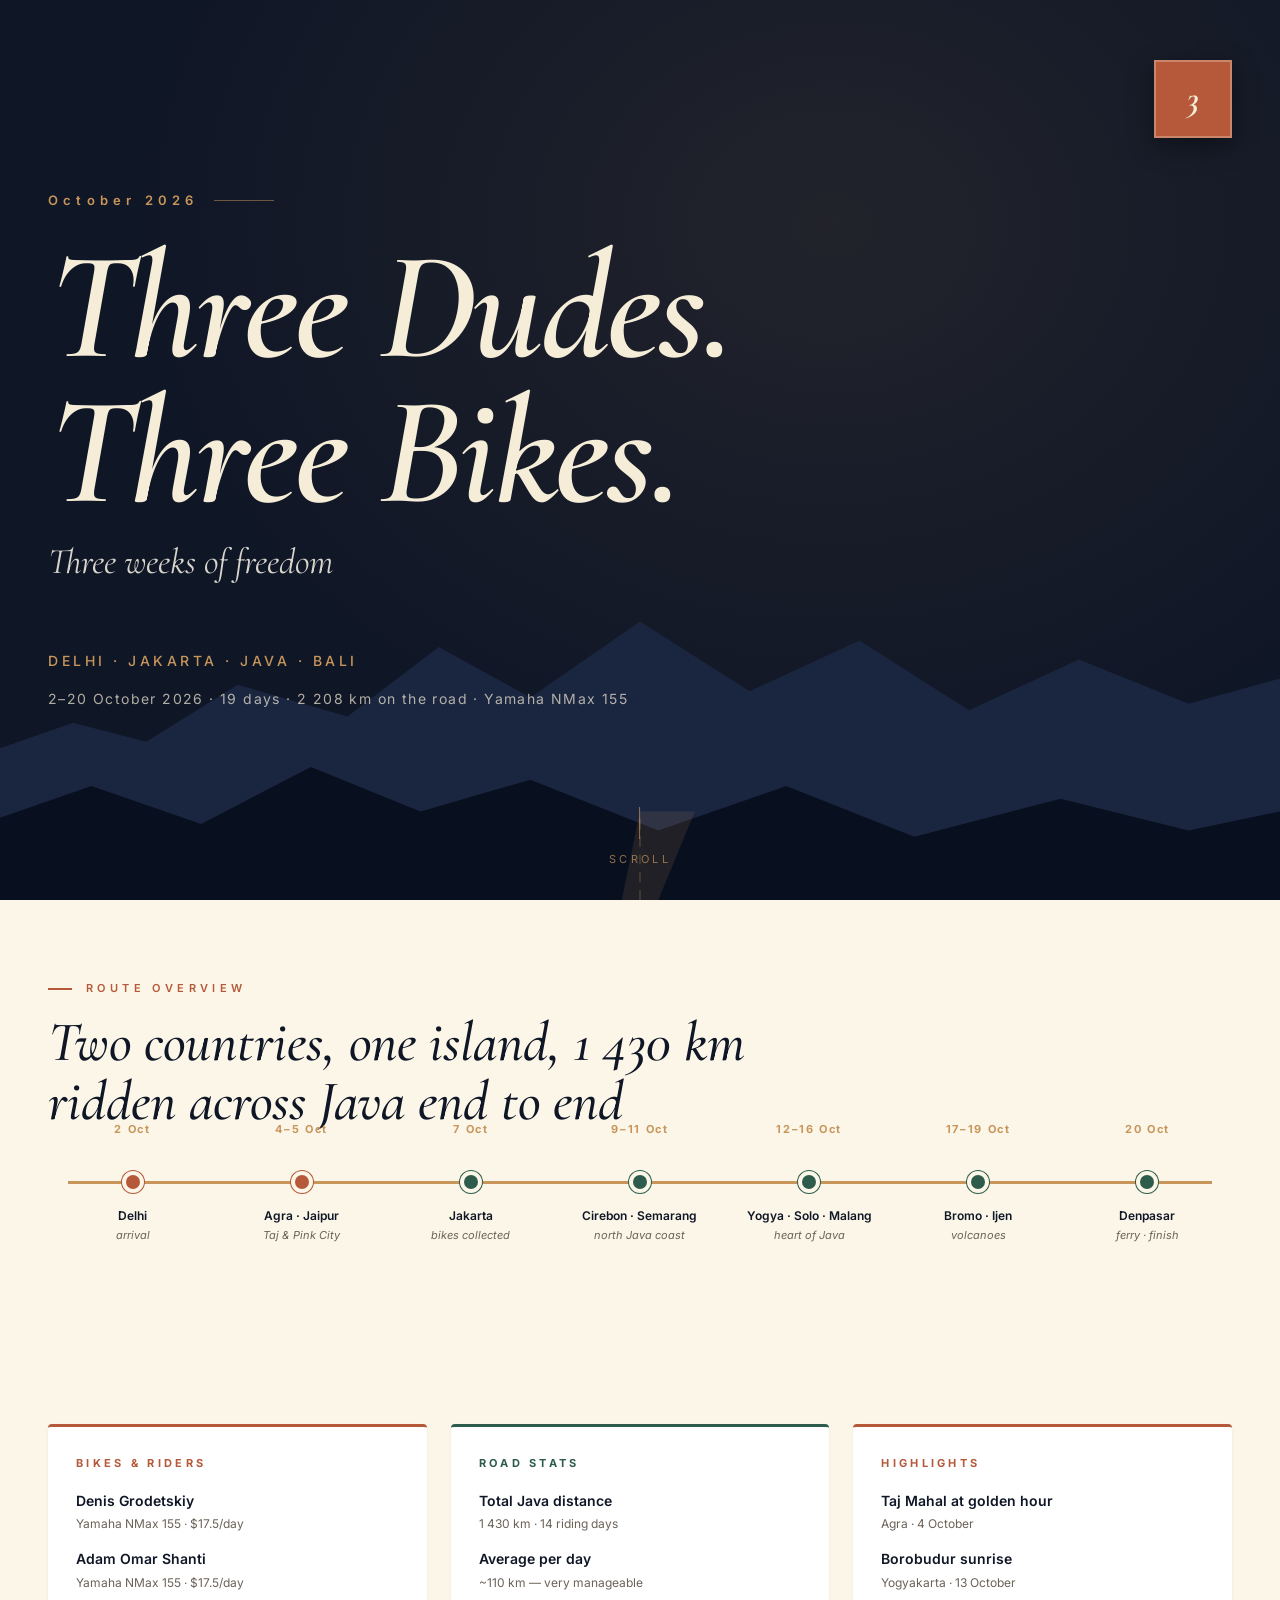
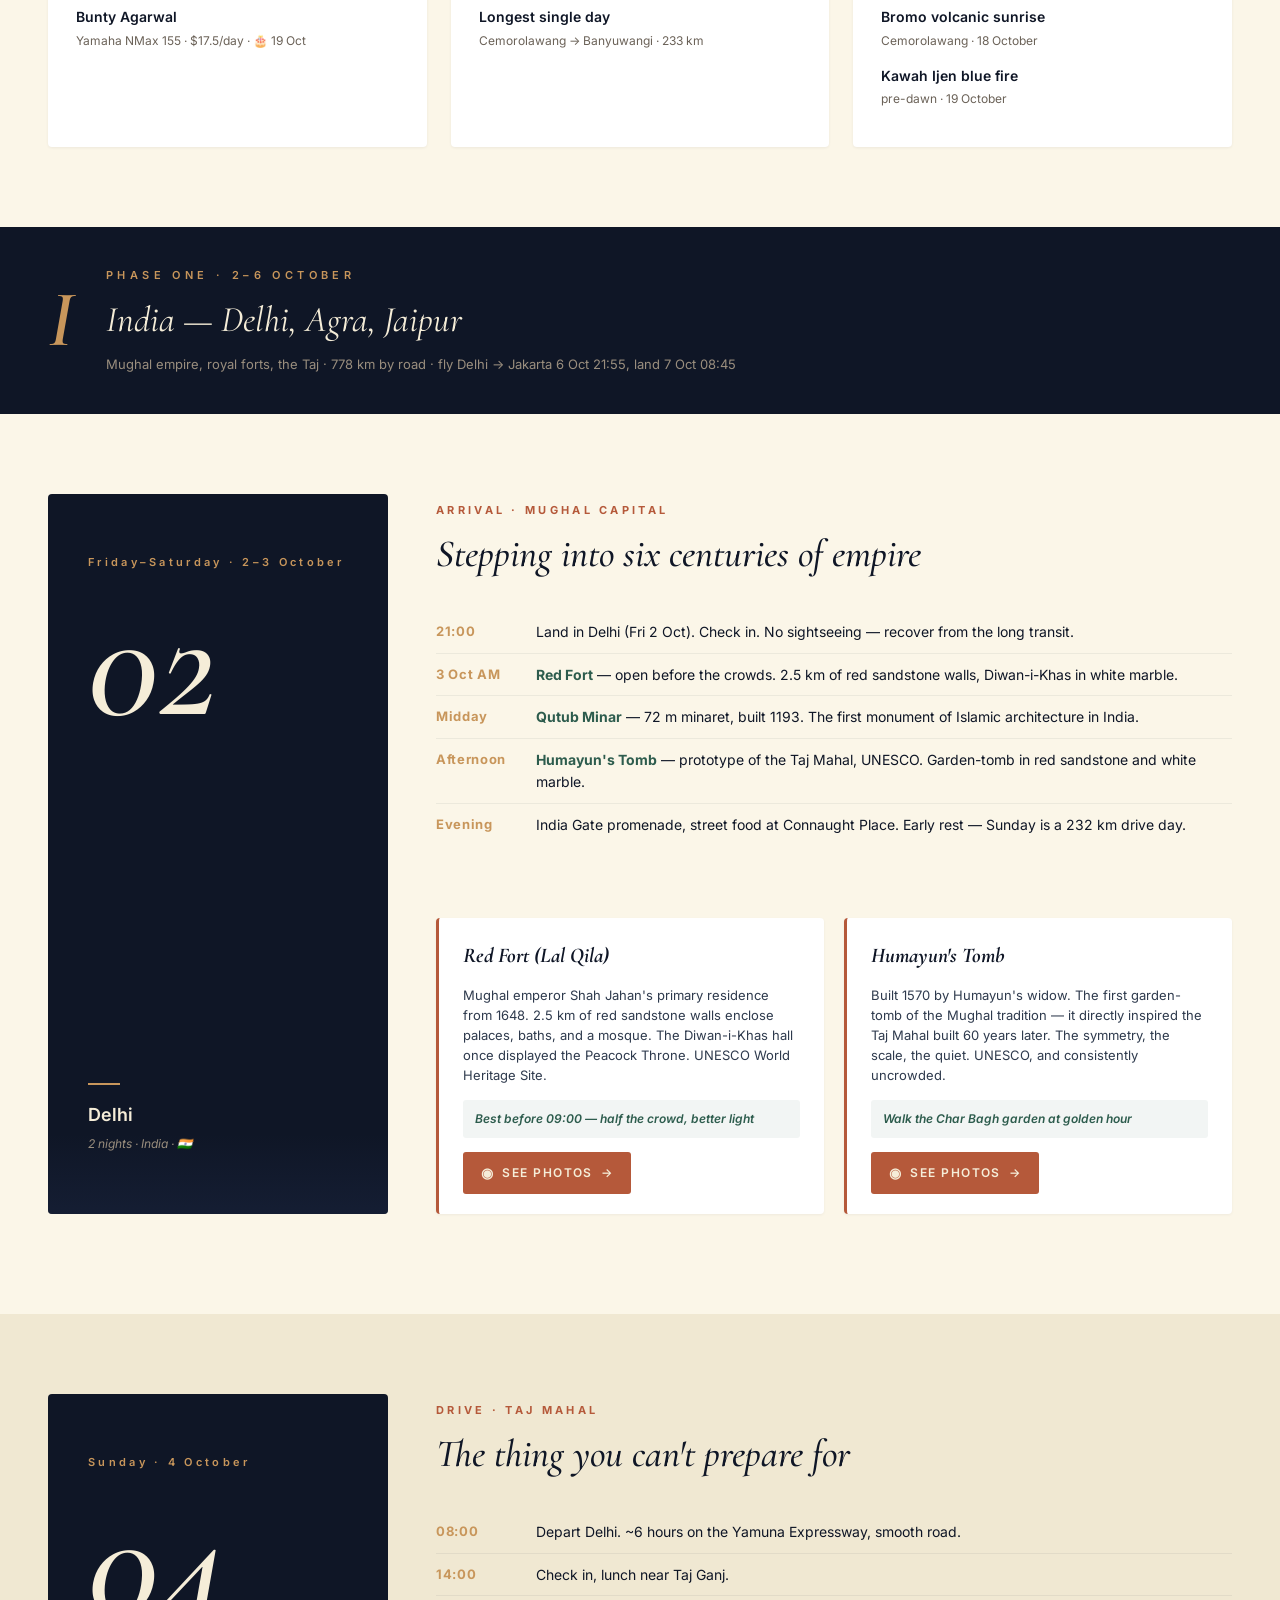
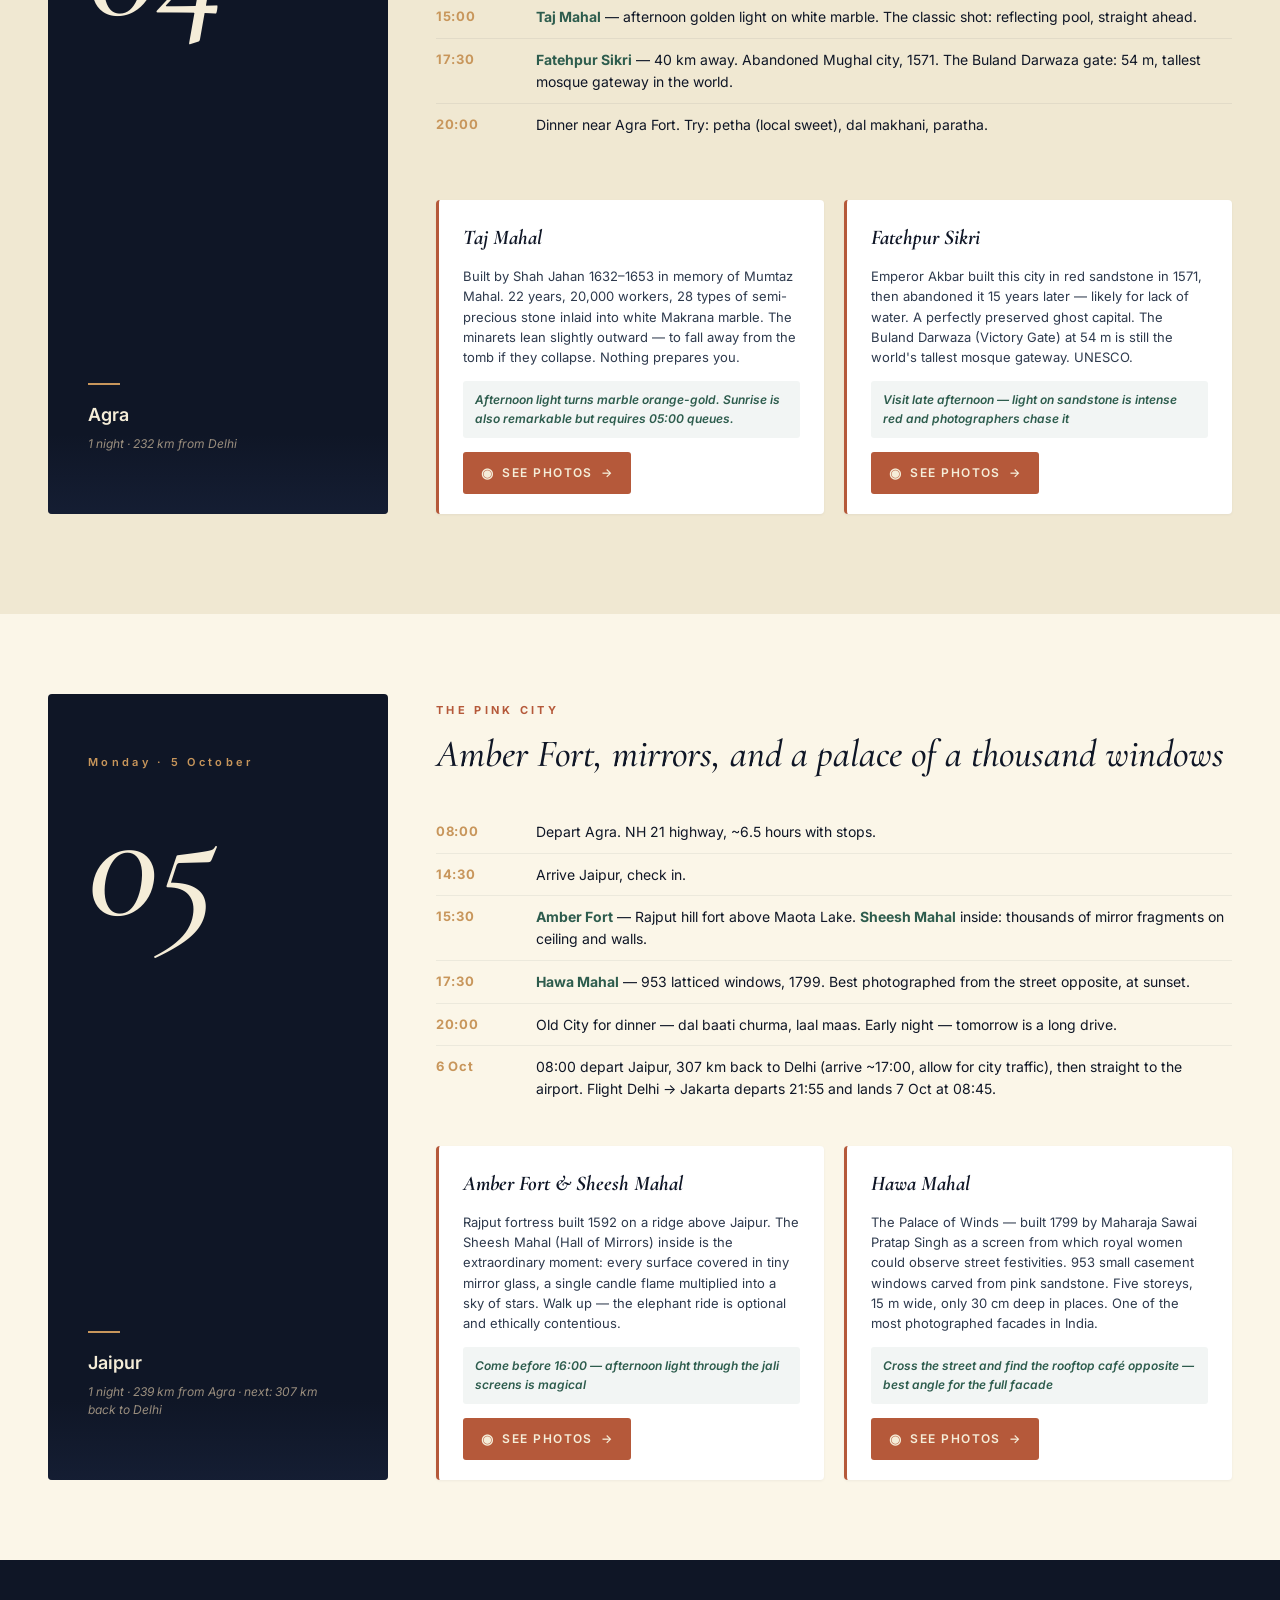
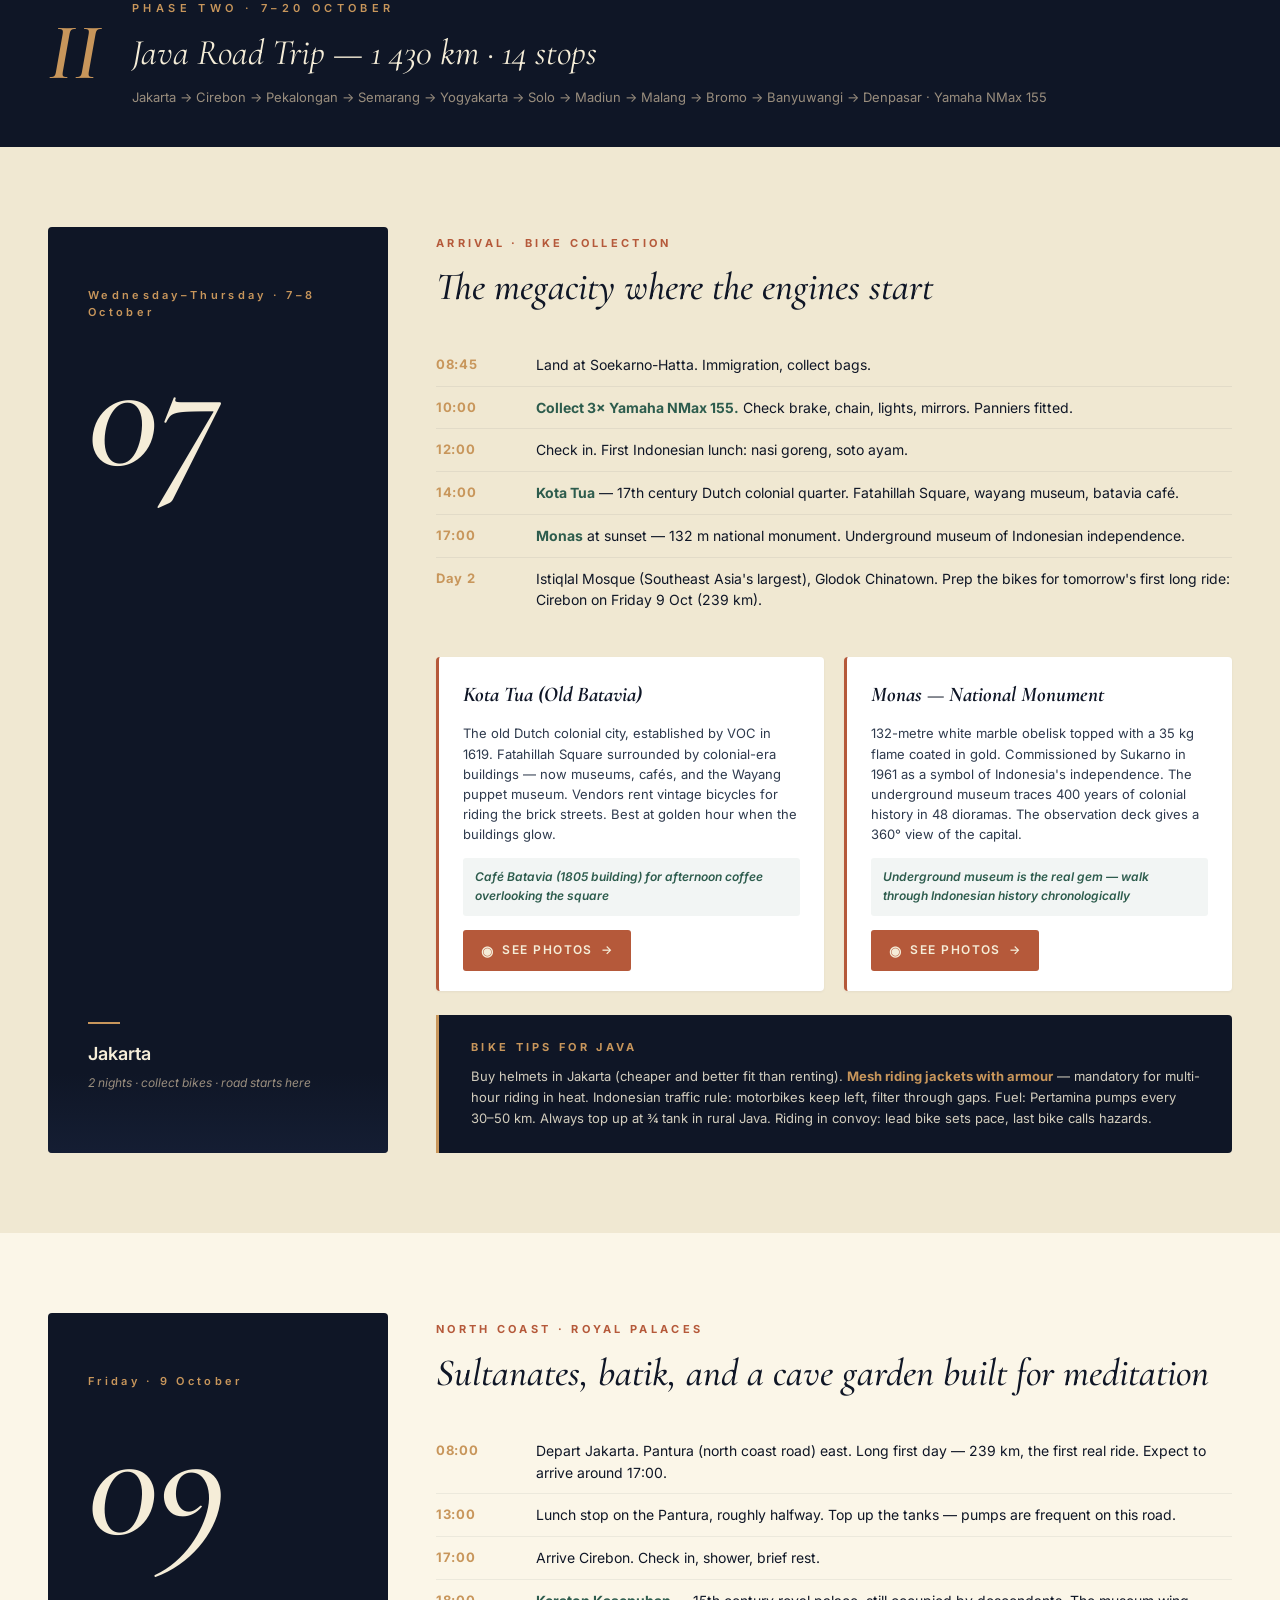
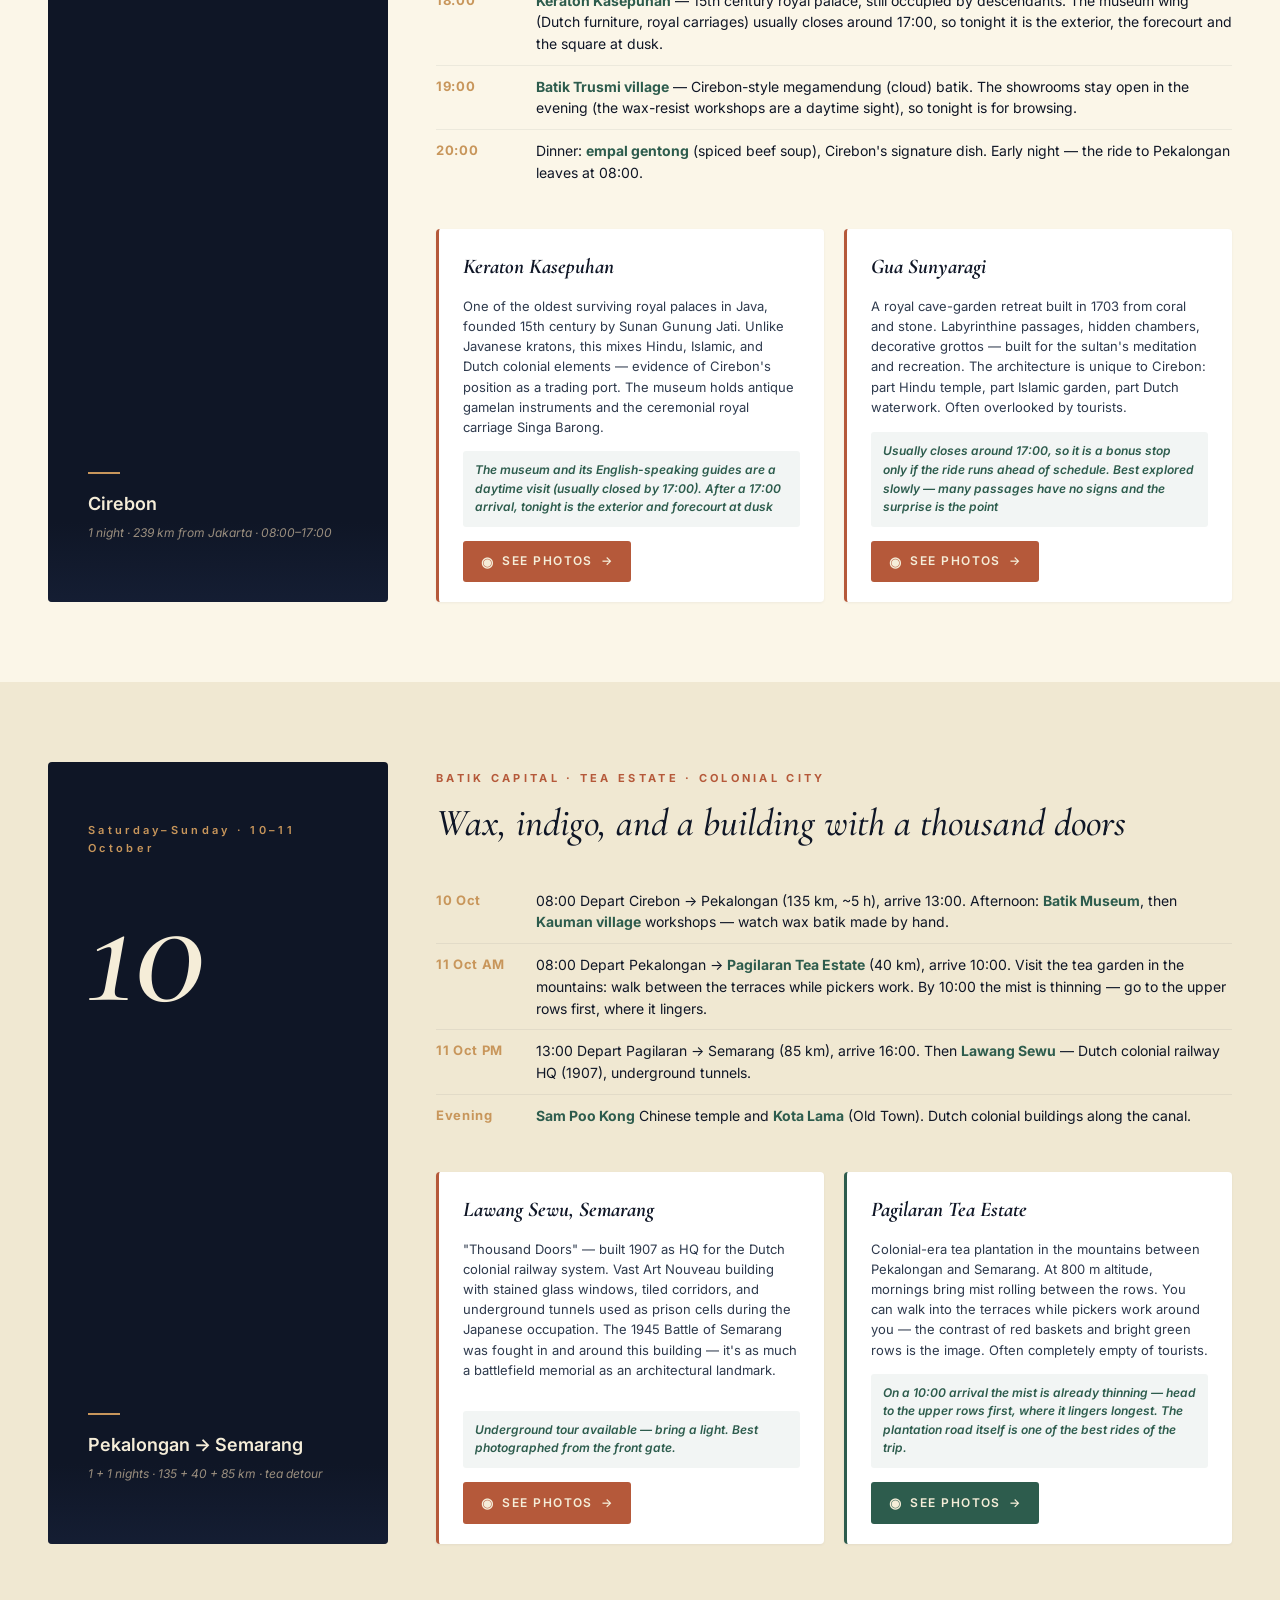
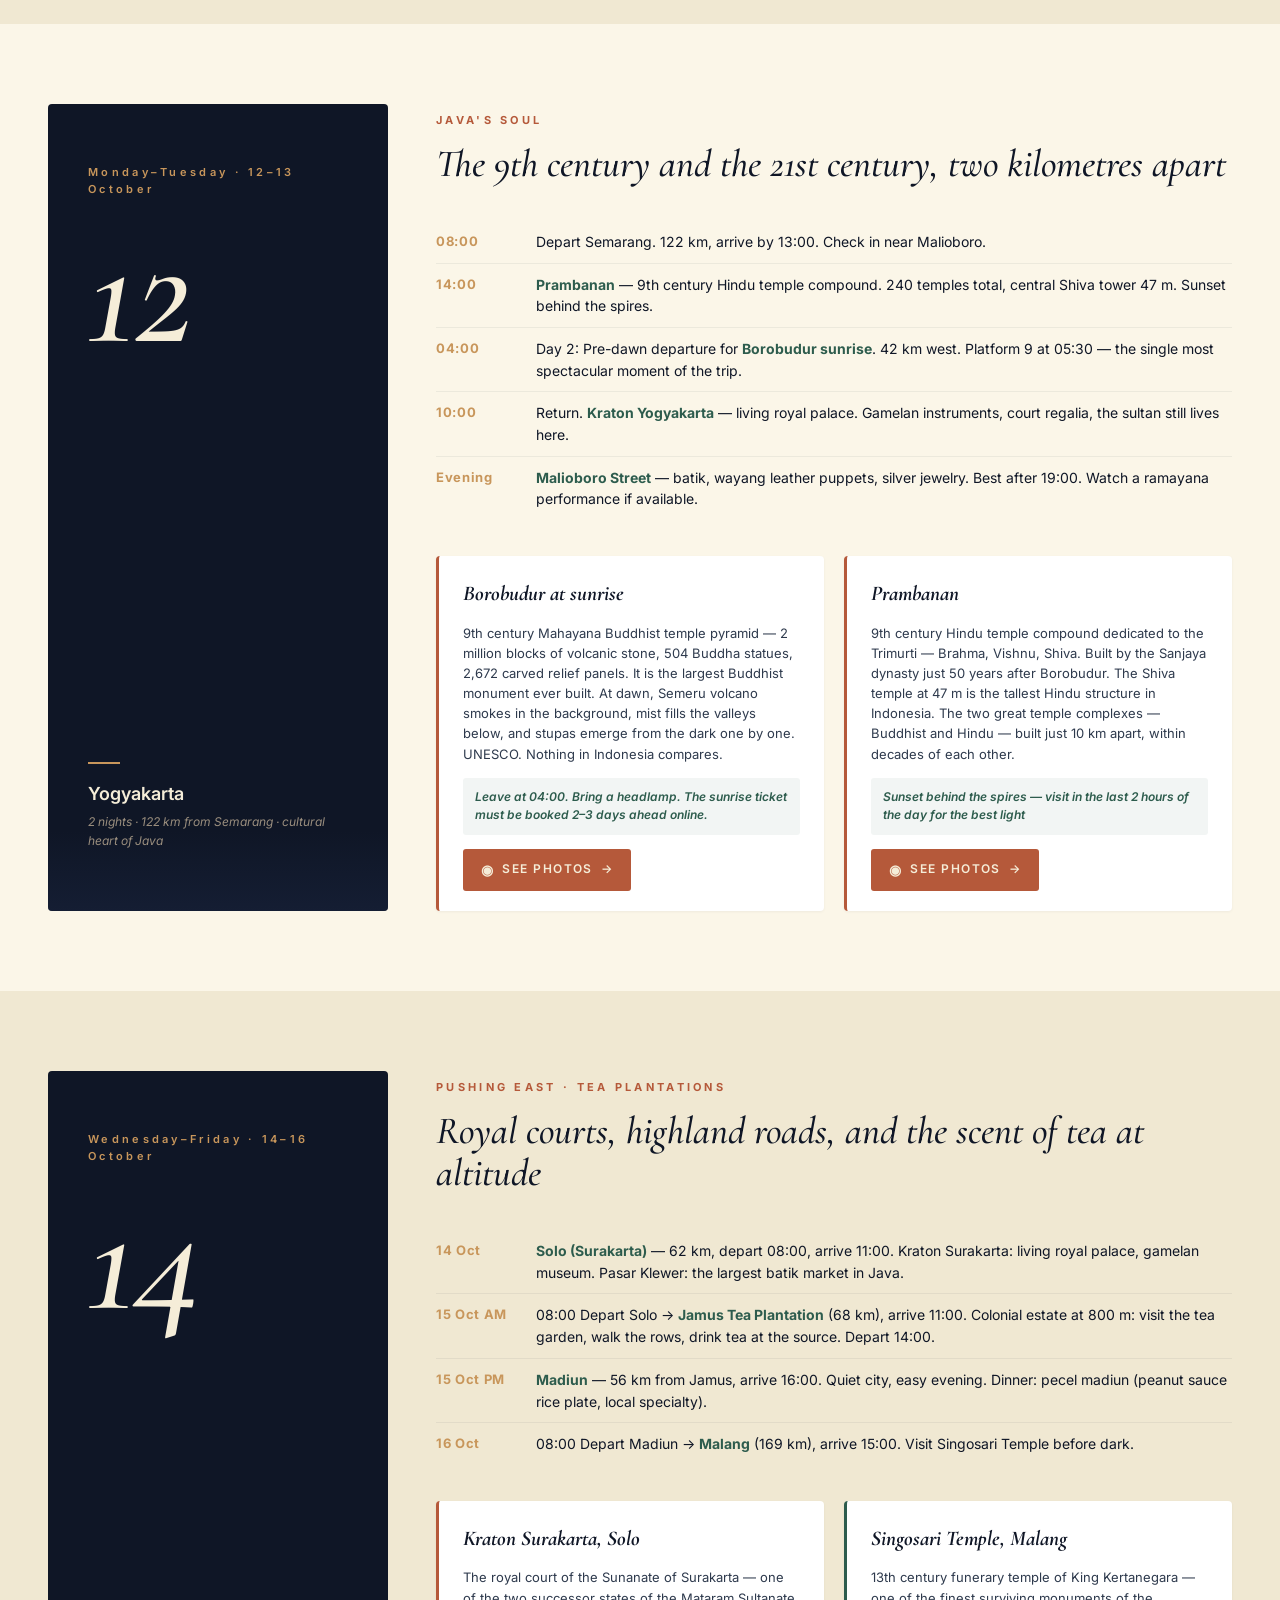
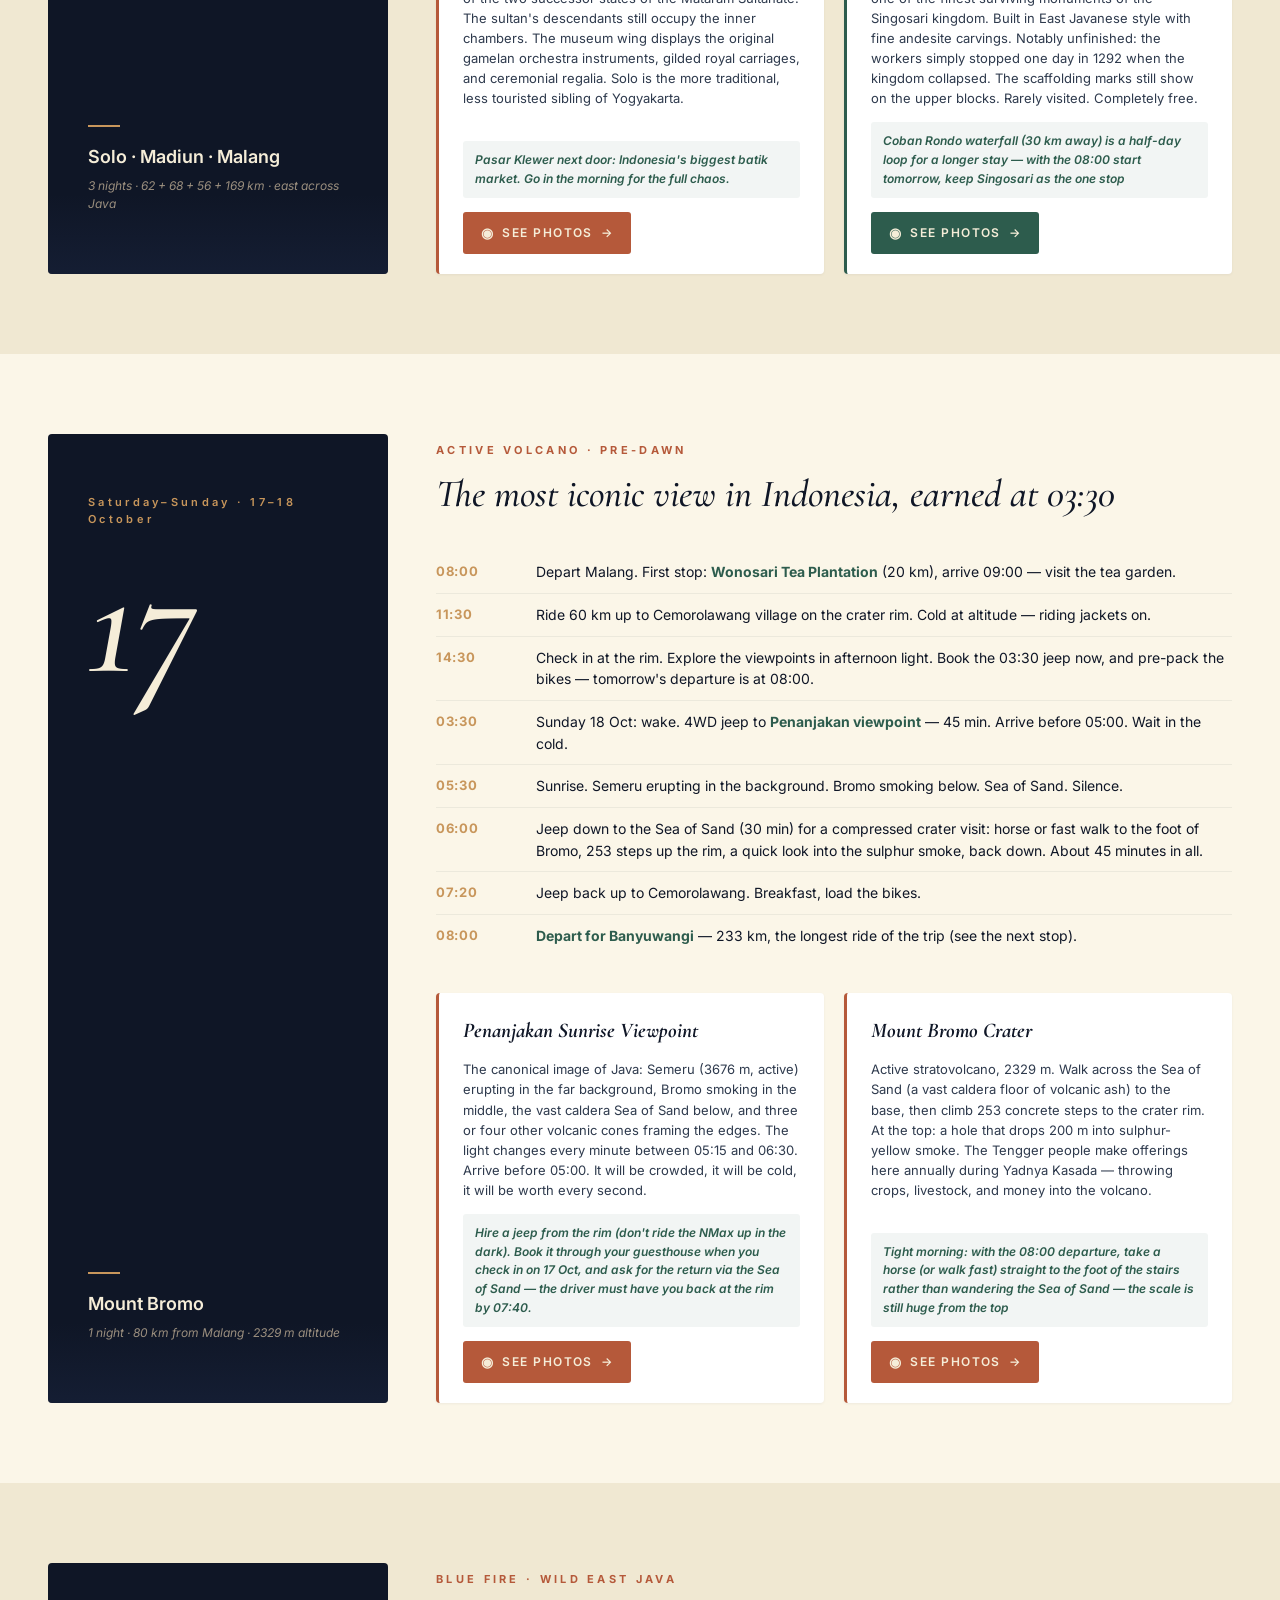
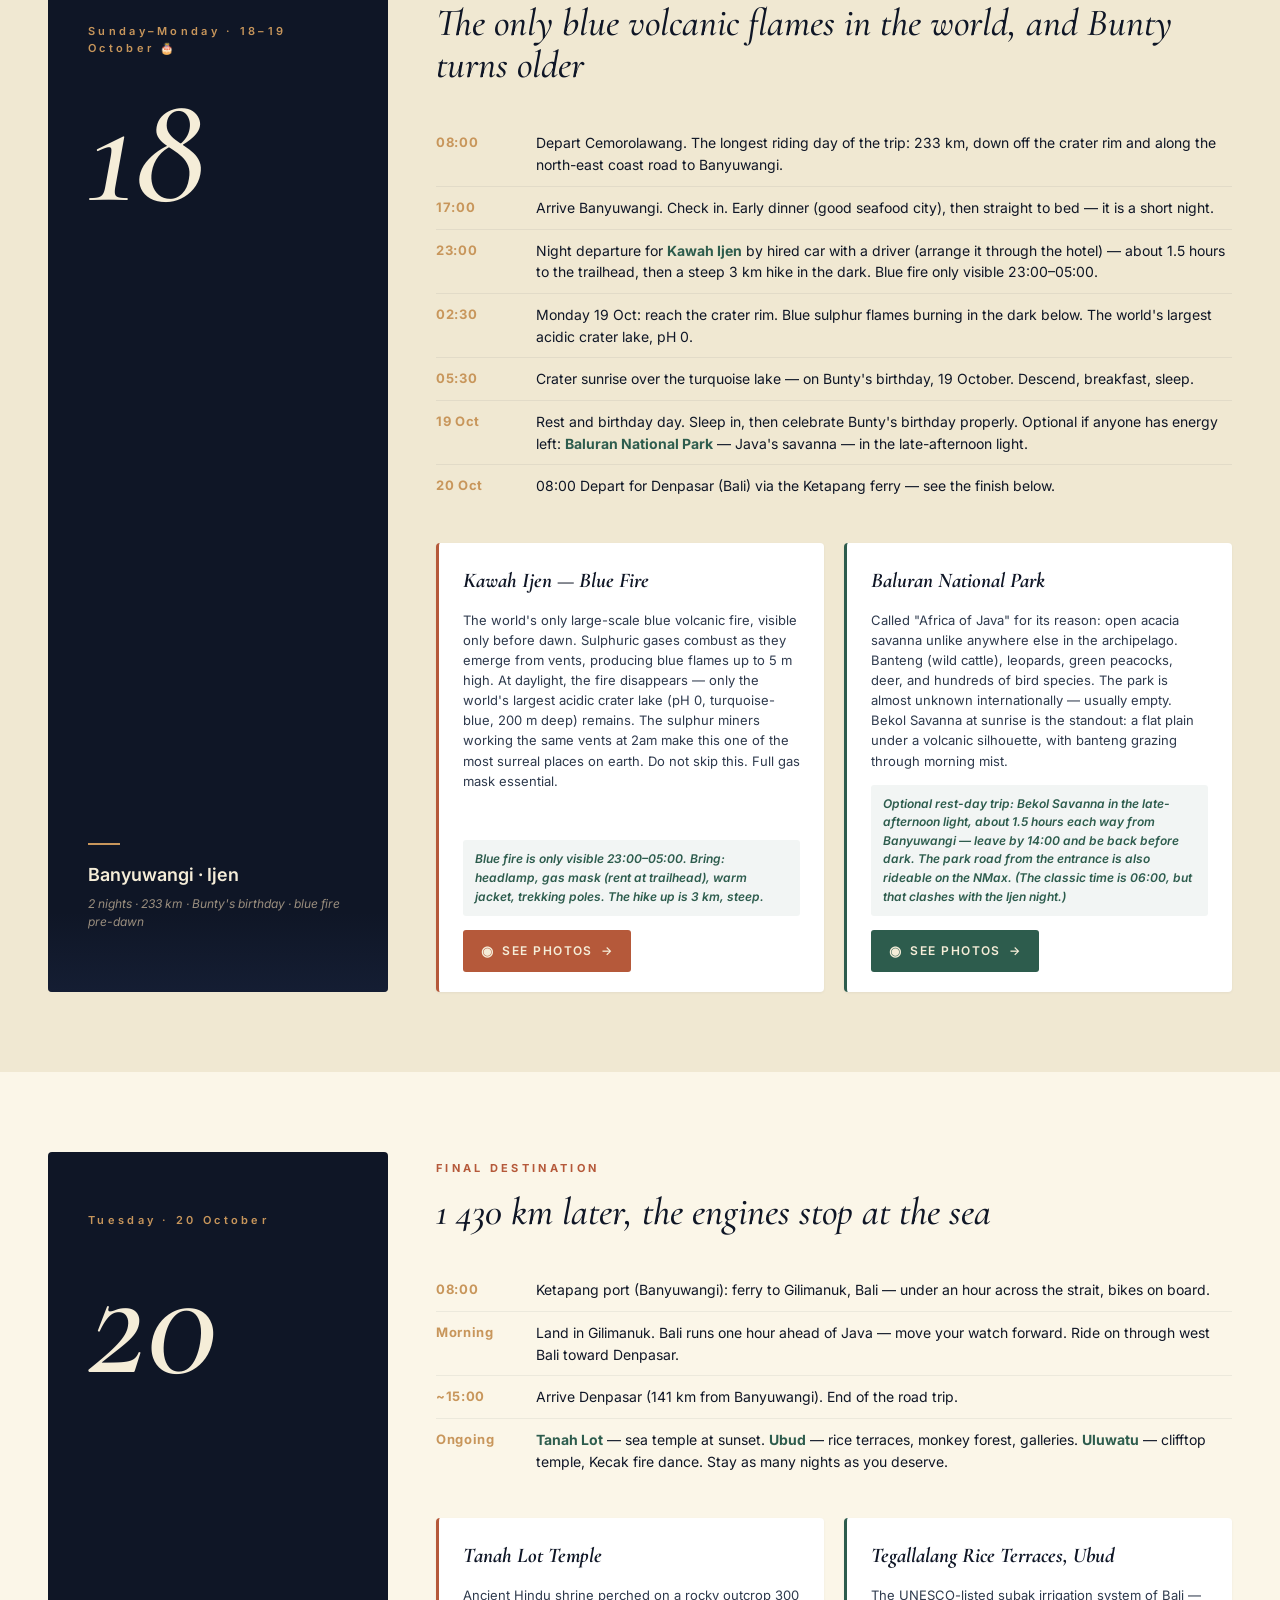
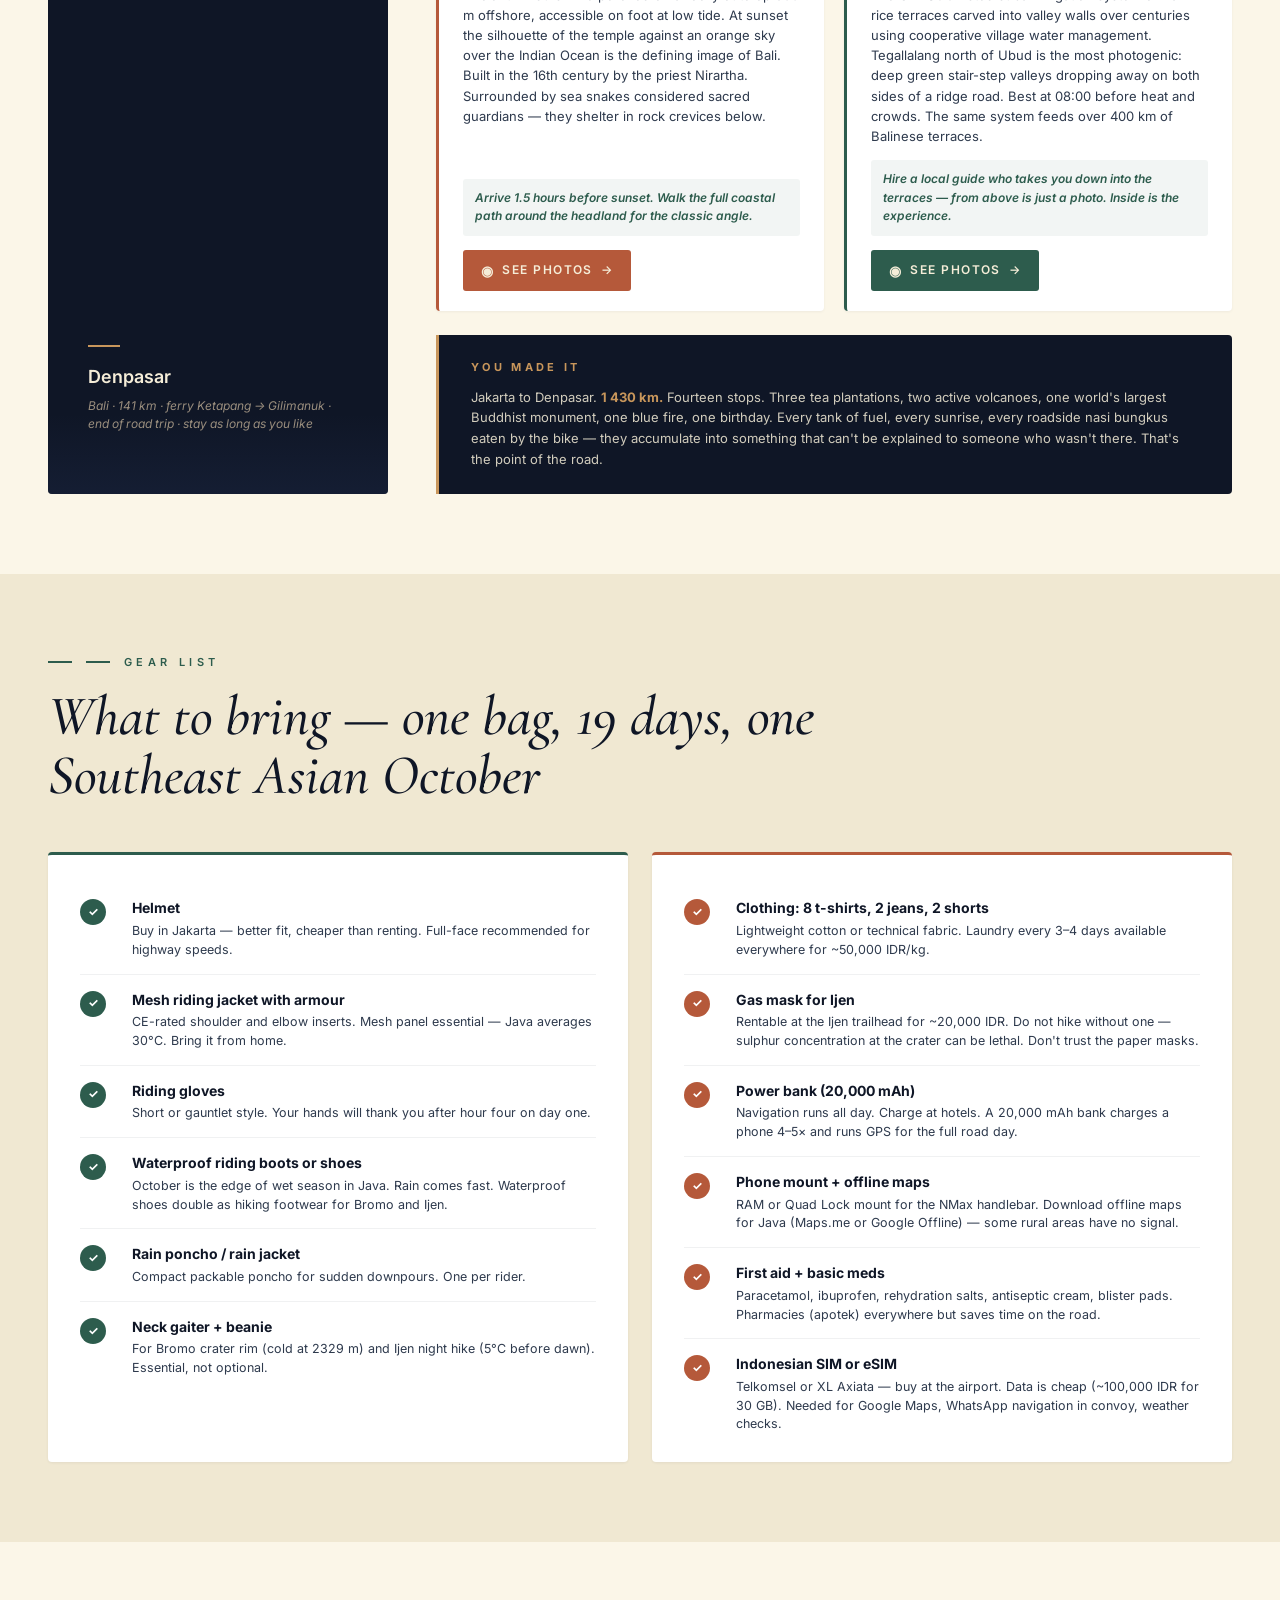
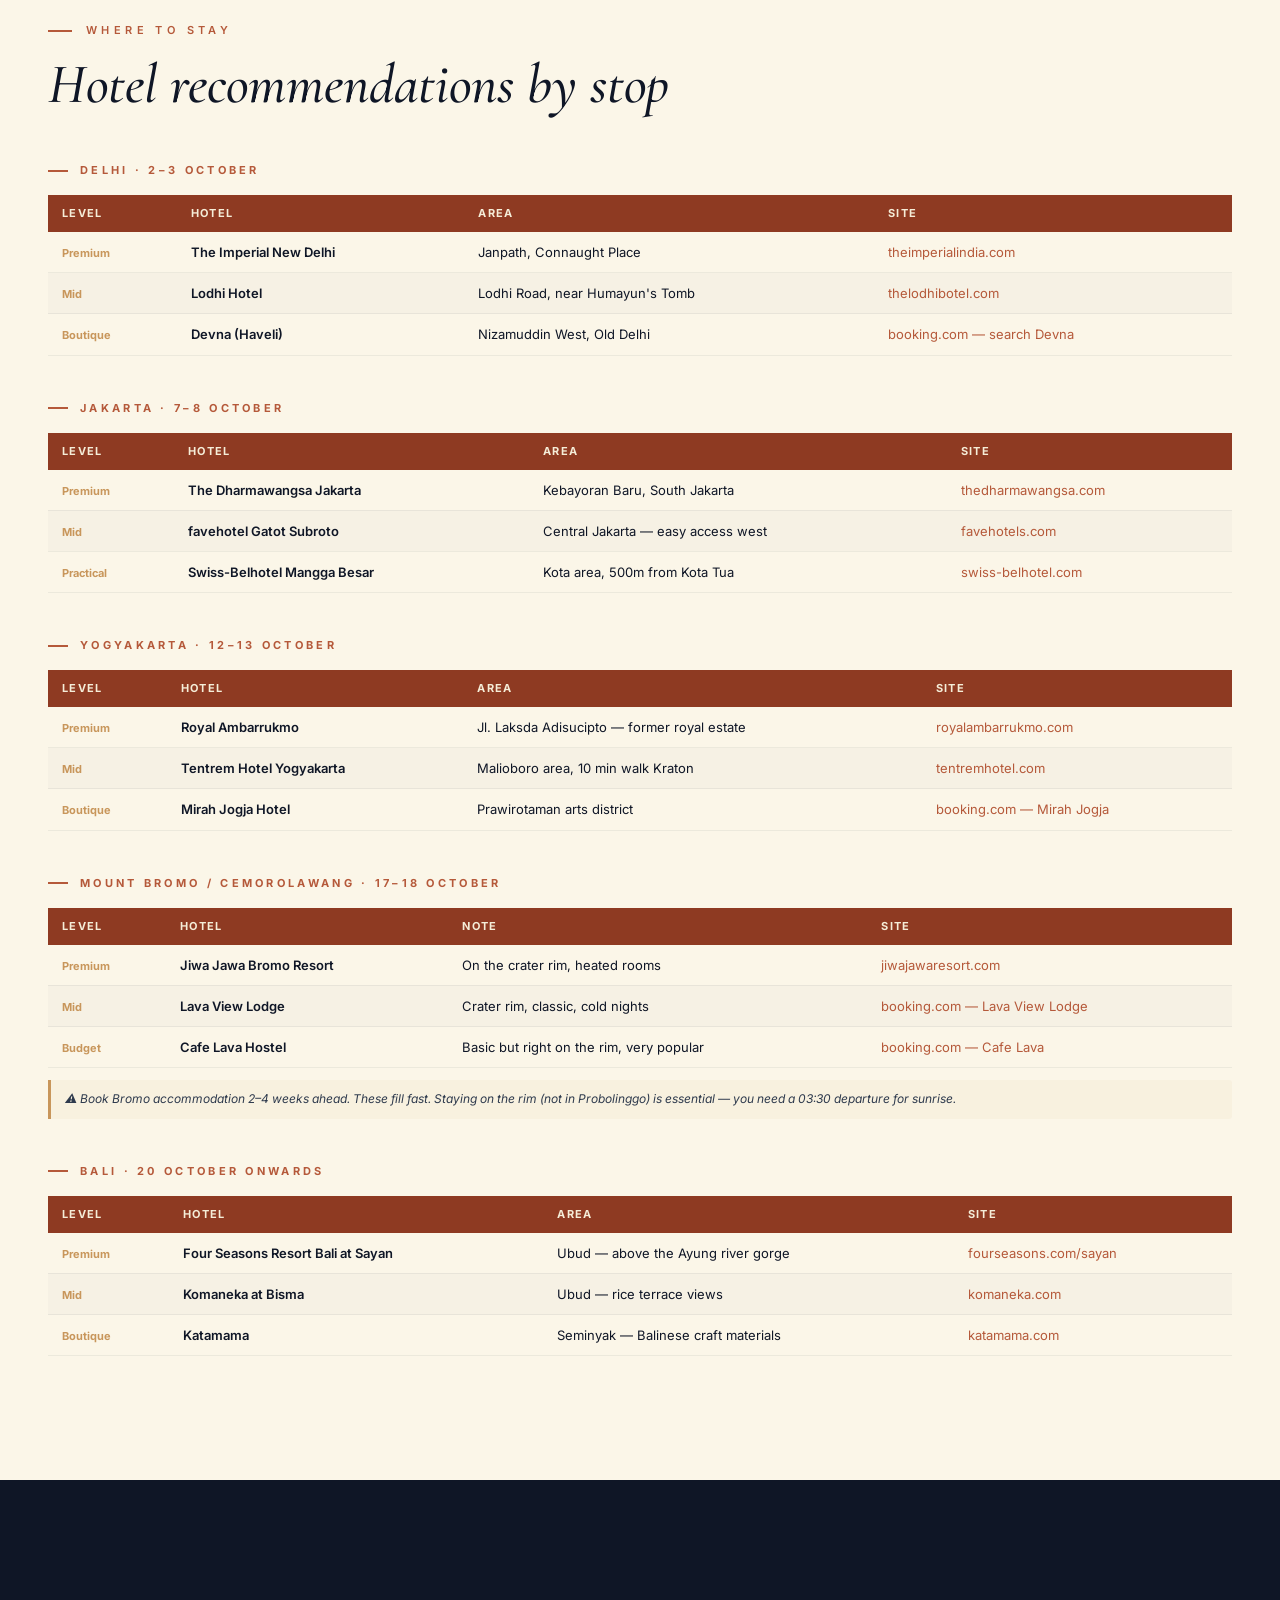
==== commit 6b94f28e: "Add files via upload" ====
--- a/indonesia_roadtrip.html
+++ b/indonesia_roadtrip.html
@@ -190,9 +190,9 @@
     <a href="#d05">Jaipur</a>
     <a href="#java">Java</a>
     <a href="#d07">Jakarta</a>
-    <a href="#d09">Bandung</a>
+    <a href="#d09">Cirebon</a>
     <a href="#d12">Yogyakarta</a>
-    <a href="#d16">Bromo</a>
+    <a href="#d17">Bromo</a>
     <a href="#d18">Ijen</a>
     <a href="#bali">Bali</a>
     <a href="#gear">Gear</a>
@@ -217,7 +217,7 @@
     <h1>Three Dudes.<br>Three Bikes.</h1>
     <h2>Three weeks of freedom</h2>
     <div class="cover-route">Delhi · Jakarta · Java · Bali</div>
-    <div class="cover-meta">2–20 October 2026 · 19 days · 2 112 km on the road · Yamaha NMax 155</div>
+    <div class="cover-meta">2–20 October 2026 · 19 days · 2 208 km on the road · Yamaha NMax 155</div>
   </div>
   <div class="scroll-hint">Scroll</div>
 </section>
@@ -226,7 +226,7 @@
 <section class="overview" id="overview">
   <div class="container">
     <div class="section-eyebrow">Route overview</div>
-    <h2 class="section-title">Two countries, one island, 1 213 km<br>ridden across Java end to end</h2>
+    <h2 class="section-title">Two countries, one island, 1 430 km<br>ridden across Java end to end</h2>
 
     <div class="timeline">
       <div class="timeline-bar"></div>
@@ -252,17 +252,17 @@
         <div class="stop">
           <div class="stop-date above">9–11 Oct</div>
           <div class="stop-dot jade"></div>
-          <div class="stop-place">Bandung · Purwokerto</div>
-          <div class="stop-sub">west Java highlands</div>
+          <div class="stop-place">Cirebon · Semarang</div>
+          <div class="stop-sub">north Java coast</div>
         </div>
         <div class="stop">
-          <div class="stop-date above">12–15 Oct</div>
+          <div class="stop-date above">12–16 Oct</div>
           <div class="stop-dot jade"></div>
-          <div class="stop-place">Yogya · Malang</div>
+          <div class="stop-place">Yogya · Solo · Malang</div>
           <div class="stop-sub">heart of Java</div>
         </div>
         <div class="stop">
-          <div class="stop-date above">16–19 Oct</div>
+          <div class="stop-date above">17–19 Oct</div>
           <div class="stop-dot jade"></div>
           <div class="stop-place">Bromo · Ijen</div>
           <div class="stop-sub">volcanoes</div>
@@ -285,15 +285,15 @@
       </div>
       <div class="ovw-card jade">
         <div class="ovw-card-title">Road stats</div>
-        <div class="ovw-line"><div class="ovw-line-label">Total Java distance</div><div class="ovw-line-val">1 213 km · 14 riding days</div></div>
-        <div class="ovw-line"><div class="ovw-line-label">Average per day</div><div class="ovw-line-val">~150 km — very manageable</div></div>
-        <div class="ovw-line"><div class="ovw-line-label">Longest single day</div><div class="ovw-line-val">Cemoro Lawang → Banyuwangi · 229 km</div></div>
+        <div class="ovw-line"><div class="ovw-line-label">Total Java distance</div><div class="ovw-line-val">1 430 km · 14 riding days</div></div>
+        <div class="ovw-line"><div class="ovw-line-label">Average per day</div><div class="ovw-line-val">~110 km — very manageable</div></div>
+        <div class="ovw-line"><div class="ovw-line-label">Longest single day</div><div class="ovw-line-val">Cemorolawang → Banyuwangi · 233 km</div></div>
       </div>
       <div class="ovw-card">
         <div class="ovw-card-title">Highlights</div>
         <div class="ovw-line"><div class="ovw-line-label">Taj Mahal at golden hour</div><div class="ovw-line-val">Agra · 4 October</div></div>
         <div class="ovw-line"><div class="ovw-line-label">Borobudur sunrise</div><div class="ovw-line-val">Yogyakarta · 13 October</div></div>
-        <div class="ovw-line"><div class="ovw-line-label">Bromo volcanic sunrise</div><div class="ovw-line-val">Cemorolawang · 17 October</div></div>
+        <div class="ovw-line"><div class="ovw-line-label">Bromo volcanic sunrise</div><div class="ovw-line-val">Cemorolawang · 18 October</div></div>
         <div class="ovw-line"><div class="ovw-line-label">Kawah Ijen blue fire</div><div class="ovw-line-val">pre-dawn · 19 October</div></div>
       </div>
     </div>
@@ -307,7 +307,7 @@
     <div class="phase-info">
       <div class="phase-label">Phase one · 2–6 October</div>
       <div class="phase-title">India — Delhi, Agra, Jaipur</div>
-      <div class="phase-sub">Mughal empire, royal forts, the Taj · 710 km by road · fly Delhi → Jakarta 6 Oct 21:55</div>
+      <div class="phase-sub">Mughal empire, royal forts, the Taj · 778 km by road · fly Delhi → Jakarta 6 Oct 21:55, land 7 Oct 08:45</div>
     </div>
   </div>
 </section>
@@ -330,8 +330,8 @@
         <div class="day-main-eyebrow">Arrival · Mughal capital</div>
         <h3 class="day-main-title">Stepping into six centuries of empire</h3>
         <div class="schedule">
-          <div class="sch-row"><div class="sch-time">Arrive</div><div class="sch-act">Late evening from Dubai. Check in. No sightseeing — recover from the long transit.</div></div>
-          <div class="sch-row"><div class="sch-time">Morning</div><div class="sch-act"><b>Red Fort</b> — open before the crowds. 2.5 km of red sandstone walls, Diwan-i-Khas in white marble.</div></div>
+          <div class="sch-row"><div class="sch-time">21:00</div><div class="sch-act">Land in Delhi (Fri 2 Oct). Check in. No sightseeing — recover from the long transit.</div></div>
+          <div class="sch-row"><div class="sch-time">3 Oct AM</div><div class="sch-act"><b>Red Fort</b> — open before the crowds. 2.5 km of red sandstone walls, Diwan-i-Khas in white marble.</div></div>
           <div class="sch-row"><div class="sch-time">Midday</div><div class="sch-act"><b>Qutub Minar</b> — 72 m minaret, built 1193. The first monument of Islamic architecture in India.</div></div>
           <div class="sch-row"><div class="sch-time">Afternoon</div><div class="sch-act"><b>Humayun's Tomb</b> — prototype of the Taj Mahal, UNESCO. Garden-tomb in red sandstone and white marble.</div></div>
           <div class="sch-row"><div class="sch-time">Evening</div><div class="sch-act">India Gate promenade, street food at Connaught Place. Early rest — Sunday is a 232 km drive day.</div></div>
@@ -409,7 +409,7 @@
         </div>
         <div>
           <div class="day-aside-where">Jaipur</div>
-          <div class="day-aside-sub">1 night · 239 km from Agra · drive to Delhi next morning</div>
+          <div class="day-aside-sub">1 night · 239 km from Agra · next: 307 km back to Delhi</div>
         </div>
       </aside>
       <div class="day-main">
@@ -420,7 +420,8 @@
           <div class="sch-row"><div class="sch-time">14:30</div><div class="sch-act">Arrive Jaipur, check in.</div></div>
           <div class="sch-row"><div class="sch-time">15:30</div><div class="sch-act"><b>Amber Fort</b> — Rajput hill fort above Maota Lake. <b>Sheesh Mahal</b> inside: thousands of mirror fragments on ceiling and walls.</div></div>
           <div class="sch-row"><div class="sch-time">17:30</div><div class="sch-act"><b>Hawa Mahal</b> — 953 latticed windows, 1799. Best photographed from the street opposite, at sunset.</div></div>
-          <div class="sch-row"><div class="sch-time">20:00</div><div class="sch-act">Old City for dinner — dal baati churma, laal maas. Tomorrow: drive back to Delhi, fly to Jakarta 21:55.</div></div>
+          <div class="sch-row"><div class="sch-time">20:00</div><div class="sch-act">Old City for dinner — dal baati churma, laal maas. Early night — tomorrow is a long drive.</div></div>
+          <div class="sch-row"><div class="sch-time">6 Oct</div><div class="sch-act">08:00 depart Jaipur, 307 km back to Delhi (arrive ~17:00, allow for city traffic), then straight to the airport. Flight Delhi → Jakarta departs 21:55 and lands 7 Oct at 08:45.</div></div>
         </div>
         <div class="places">
           <article class="place">
@@ -447,8 +448,8 @@
     <div class="phase-num">II</div>
     <div class="phase-info">
       <div class="phase-label">Phase two · 7–20 October</div>
-      <div class="phase-title">Java Road Trip — 1 213 km · 9 stops</div>
-      <div class="phase-sub">Jakarta → Bandung → Tasikmalaya → Purwokerto → Yogyakarta → Madiun → Malang → Bromo → Banyuwangi · Yamaha NMax 155</div>
+      <div class="phase-title">Java Road Trip — 1 430 km · 14 stops</div>
+      <div class="phase-sub">Jakarta → Cirebon → Pekalongan → Semarang → Yogyakarta → Solo → Madiun → Malang → Bromo → Banyuwangi → Denpasar · Yamaha NMax 155</div>
     </div>
   </div>
 </section>
@@ -476,7 +477,7 @@
           <div class="sch-row"><div class="sch-time">12:00</div><div class="sch-act">Check in. First Indonesian lunch: nasi goreng, soto ayam.</div></div>
           <div class="sch-row"><div class="sch-time">14:00</div><div class="sch-act"><b>Kota Tua</b> — 17th century Dutch colonial quarter. Fatahillah Square, wayang museum, batavia café.</div></div>
           <div class="sch-row"><div class="sch-time">17:00</div><div class="sch-act"><b>Monas</b> at sunset — 132 m national monument. Underground museum of Indonesian independence.</div></div>
-          <div class="sch-row"><div class="sch-time">Day 2</div><div class="sch-act">Istiqlal Mosque (Southeast Asia's largest), Glodok Chinatown. Prep bikes for long ride Thursday.</div></div>
+          <div class="sch-row"><div class="sch-time">Day 2</div><div class="sch-act">Istiqlal Mosque (Southeast Asia's largest), Glodok Chinatown. Prep the bikes for tomorrow's first long ride: Cirebon on Friday 9 Oct (239 km).</div></div>
         </div>
         <div class="places">
           <article class="place">
@@ -501,7 +502,7 @@
   </div>
 </section>
 
-<!-- BANDUNG -->
+<!-- CIREBON -->
 <section class="day" id="d09">
   <div class="container">
     <div class="day-grid">
@@ -511,44 +512,41 @@
           <div class="day-number">09</div>
         </div>
         <div>
-          <div class="day-aside-where">Bandung</div>
-          <div class="day-aside-sub">1 night · 165 km from Jakarta · 08:00–15:00</div>
-        </div>
-      </aside>
-      <div class="day-main">
-        <div class="day-main-eyebrow">Highlands · Colonial "Paris of Java"</div>
-        <h3 class="day-main-title">Cooler air, Art Deco streets, a government building shaped like a satay skewer</h3>
-        <div class="schedule">
-          <div class="sch-row"><div class="sch-time">08:00</div><div class="sch-act">Depart Jakarta. South through the Puncak foothills — the longest single stretch so far, mostly for traffic, not distance.</div></div>
-          <div class="sch-row"><div class="sch-time">15:00</div><div class="sch-act">Arrive Bandung, elevation 768 m — noticeably cooler than the coast. Check in.</div></div>
-          <div class="sch-row"><div class="sch-time">16:00</div><div class="sch-act"><b>Gedung Sate</b> — West Java's government building. Walkable grounds, museum wing.</div></div>
-          <div class="sch-row"><div class="sch-time">18:00</div><div class="sch-act"><b>Jalan Braga</b> — Art Deco promenade, once the "Paris of Java." Cafés, old cinemas, evening light on the facades.</div></div>
-          <div class="sch-row"><div class="sch-time">Evening</div><div class="sch-act">Dinner: Sundanese specialties — nasi timbel, ikan bakar, karedok.</div></div>
-        </div>
-        <div class="places">
-          <article class="place">
-            <h4 class="place-name">Gedung Sate</h4>
-            <p class="place-desc">Built 1920–1924 by Dutch architect J. Gerber, this was the first building in Indonesia to use reinforced concrete. It fuses a Javanese temple-style tiered roof with a Dutch colonial frame — the so-called "Indo-Deutsch" style — and takes its nickname from the skewer-shaped ornament crowning its central tower. Still the seat of the West Java provincial government.</p>
-            <div class="place-tip">The museum wing and rear lawn are open to visitors most afternoons — check ahead for hours</div>
-            <a class="photo-btn" href="https://www.google.com/search?q=Gedung+Sate+Bandung&tbm=isch" target="_blank" rel="noopener">See photos</a>
-          </article>
-          <article class="place">
-            <h4 class="place-name">Jalan Braga</h4>
-            <p class="place-desc">A quiet footpath through the early 19th century, Braga grew into Bandung's most fashionable promenade by the 1920s, lined with Art Deco shops, hotels, and cafés that earned the city its "Paris of Java" nickname. It faded after independence and sat half-forgotten for decades, before a 2000s restoration brought the facades — and the street life — back.</p>
-            <div class="place-tip">Walk it at dusk, when the old shopfronts light up and the street cools down</div>
-            <a class="photo-btn" href="https://www.google.com/search?q=Jalan+Braga+Bandung+art+deco&tbm=isch" target="_blank" rel="noopener">See photos</a>
-          </article>
-        </div>
-        <div class="note-block">
-          <div class="note-eyebrow">If you have the morning</div>
-          <p class="note-text">Bandung sits between two striking craters — <b>Tangkuban Perahu</b> (an "upside-down boat" volcano 30 km north, rim at 2,084 m, named for the Sangkuriang legend) and <b>Kawah Putih</b> (a sulphur lake on Mount Patuha, 46 km south, water that shifts from green to milky white). Both are worth a detour on a future trip — this time the road east doesn't leave room for either without cutting into the ride to Tasikmalaya.</p>
-        </div>
-      </div>
-    </div>
-  </div>
-</section>
-
-<!-- TASIKMALAYA + PURWOKERTO (condensed) -->
+          <div class="day-aside-where">Cirebon</div>
+          <div class="day-aside-sub">1 night · 239 km from Jakarta · 08:00–17:00</div>
+        </div>
+      </aside>
+      <div class="day-main">
+        <div class="day-main-eyebrow">North coast · Royal palaces</div>
+        <h3 class="day-main-title">Sultanates, batik, and a cave garden built for meditation</h3>
+        <div class="schedule">
+          <div class="sch-row"><div class="sch-time">08:00</div><div class="sch-act">Depart Jakarta. Pantura (north coast road) east. Long first day — 239 km, the first real ride. Expect to arrive around 17:00.</div></div>
+          <div class="sch-row"><div class="sch-time">13:00</div><div class="sch-act">Lunch stop on the Pantura, roughly halfway. Top up the tanks — pumps are frequent on this road.</div></div>
+          <div class="sch-row"><div class="sch-time">17:00</div><div class="sch-act">Arrive Cirebon. Check in, shower, brief rest.</div></div>
+          <div class="sch-row"><div class="sch-time">18:00</div><div class="sch-act"><b>Keraton Kasepuhan</b> — 15th century royal palace, still occupied by descendants. The museum wing (Dutch furniture, royal carriages) usually closes around 17:00, so tonight it is the exterior, the forecourt and the square at dusk.</div></div>
+          <div class="sch-row"><div class="sch-time">19:00</div><div class="sch-act"><b>Batik Trusmi village</b> — Cirebon-style megamendung (cloud) batik. The showrooms stay open in the evening (the wax-resist workshops are a daytime sight), so tonight is for browsing.</div></div>
+          <div class="sch-row"><div class="sch-time">20:00</div><div class="sch-act">Dinner: <b>empal gentong</b> (spiced beef soup), Cirebon's signature dish. Early night — the ride to Pekalongan leaves at 08:00.</div></div>
+        </div>
+        <div class="places">
+          <article class="place">
+            <h4 class="place-name">Keraton Kasepuhan</h4>
+            <p class="place-desc">One of the oldest surviving royal palaces in Java, founded 15th century by Sunan Gunung Jati. Unlike Javanese kratons, this mixes Hindu, Islamic, and Dutch colonial elements — evidence of Cirebon's position as a trading port. The museum holds antique gamelan instruments and the ceremonial royal carriage Singa Barong.</p>
+            <div class="place-tip">The museum and its English-speaking guides are a daytime visit (usually closed by 17:00). After a 17:00 arrival, tonight is the exterior and forecourt at dusk</div>
+            <a class="photo-btn" href="https://www.google.com/search?q=Keraton+Kasepuhan+Cirebon+palace&tbm=isch" target="_blank" rel="noopener">See photos</a>
+          </article>
+          <article class="place">
+            <h4 class="place-name">Gua Sunyaragi</h4>
+            <p class="place-desc">A royal cave-garden retreat built in 1703 from coral and stone. Labyrinthine passages, hidden chambers, decorative grottos — built for the sultan's meditation and recreation. The architecture is unique to Cirebon: part Hindu temple, part Islamic garden, part Dutch waterwork. Often overlooked by tourists.</p>
+            <div class="place-tip">Usually closes around 17:00, so it is a bonus stop only if the ride runs ahead of schedule. Best explored slowly — many passages have no signs and the surprise is the point</div>
+            <a class="photo-btn" href="https://www.google.com/search?q=Gua+Sunyaragi+Cirebon+cave+garden&tbm=isch" target="_blank" rel="noopener">See photos</a>
+          </article>
+        </div>
+      </div>
+    </div>
+  </div>
+</section>
+
+<!-- PEKALONGAN + SEMARANG (condensed) -->
 <section class="day" id="d10" style="background:var(--paper-warm);">
   <div class="container">
     <div class="day-grid">
@@ -558,36 +556,32 @@
           <div class="day-number">10</div>
         </div>
         <div>
-          <div class="day-aside-where">Tasikmalaya → Purwokerto</div>
-          <div class="day-aside-sub">1 + 1 nights · 110 + 144 km · crafts and a hidden village</div>
-        </div>
-      </aside>
-      <div class="day-main">
-        <div class="day-main-eyebrow">Sundanese crafts · Volcano gateway</div>
-        <h3 class="day-main-title">A village that stopped the clock, and a mountain that once stopped a jumbo jet</h3>
-        <div class="schedule">
-          <div class="sch-row"><div class="sch-time">10 Oct</div><div class="sch-act">08:00 Depart Bandung → Tasikmalaya (110 km, ~5h). Afternoon: <b>Kampung Naga</b>, a short walk down into the valley.</div></div>
-          <div class="sch-row"><div class="sch-time">Evening</div><div class="sch-act">Tasikmalaya town: look for <b>payung geulis</b> workshops — the hand-painted umbrellas the city is known for.</div></div>
-          <div class="sch-row"><div class="sch-time">11 Oct</div><div class="sch-act">08:00 Depart for Purwokerto (144 km, ~5h). Gateway to Mount Slamet — Central Java's highest volcano.</div></div>
-          <div class="sch-row"><div class="sch-time">Evening</div><div class="sch-act">Quiet town, early night. Dinner: mendoan — Banyumas-style fried tempeh, eaten half-cooked with chili soy.</div></div>
-        </div>
-        <div class="places">
-          <article class="place">
-            <h4 class="place-name">Kampung Naga</h4>
-            <p class="place-desc">A Sundanese hamlet of around 100 families in a valley near Tasikmalaya, reached by a stairway down from the road. Thatched roofs, bamboo and timber walls, no furniture, no electricity — daily life still runs on custom rather than convenience. The village keeps its own taboos and ceremonies, including an annual harvest thanksgiving, and greets visitors with the Sundanese hospitality known as <i>someah hade ka semah</i>.</p>
-            <div class="place-tip">A local guide waits at the top of the stairway — hire one; the village asks that visitors not wander in alone</div>
-            <a class="photo-btn" href="https://www.google.com/search?q=Kampung+Naga+Tasikmalaya+traditional+village&tbm=isch" target="_blank" rel="noopener">See photos</a>
+          <div class="day-aside-where">Pekalongan → Semarang</div>
+          <div class="day-aside-sub">1 + 1 nights · 135 + 40 + 85 km · tea detour</div>
+        </div>
+      </aside>
+      <div class="day-main">
+        <div class="day-main-eyebrow">Batik capital · Tea estate · Colonial city</div>
+        <h3 class="day-main-title">Wax, indigo, and a building with a thousand doors</h3>
+        <div class="schedule">
+          <div class="sch-row"><div class="sch-time">10 Oct</div><div class="sch-act">08:00 Depart Cirebon → Pekalongan (135 km, ~5 h), arrive 13:00. Afternoon: <b>Batik Museum</b>, then <b>Kauman village</b> workshops — watch wax batik made by hand.</div></div>
+          <div class="sch-row"><div class="sch-time">11 Oct AM</div><div class="sch-act">08:00 Depart Pekalongan → <b>Pagilaran Tea Estate</b> (40 km), arrive 10:00. Visit the tea garden in the mountains: walk between the terraces while pickers work. By 10:00 the mist is thinning — go to the upper rows first, where it lingers.</div></div>
+          <div class="sch-row"><div class="sch-time">11 Oct PM</div><div class="sch-act">13:00 Depart Pagilaran → Semarang (85 km), arrive 16:00. Then <b>Lawang Sewu</b> — Dutch colonial railway HQ (1907), underground tunnels.</div></div>
+          <div class="sch-row"><div class="sch-time">Evening</div><div class="sch-act"><b>Sam Poo Kong</b> Chinese temple and <b>Kota Lama</b> (Old Town). Dutch colonial buildings along the canal.</div></div>
+        </div>
+        <div class="places">
+          <article class="place">
+            <h4 class="place-name">Lawang Sewu, Semarang</h4>
+            <p class="place-desc">"Thousand Doors" — built 1907 as HQ for the Dutch colonial railway system. Vast Art Nouveau building with stained glass windows, tiled corridors, and underground tunnels used as prison cells during the Japanese occupation. The 1945 Battle of Semarang was fought in and around this building — it's as much a battlefield memorial as an architectural landmark.</p>
+            <div class="place-tip">Underground tour available — bring a light. Best photographed from the front gate.</div>
+            <a class="photo-btn" href="https://www.google.com/search?q=Lawang+Sewu+Semarang+thousand+doors&tbm=isch" target="_blank" rel="noopener">See photos</a>
           </article>
           <article class="place jade">
-            <h4 class="place-name">Payung Geulis workshops</h4>
-            <p class="place-desc">"Beautiful umbrella" in Sundanese — a craft that took hold in Tasikmalaya in the 1920s and peaked in the 1950s–60s, when Dutch visitors carried them home as a souvenir of the hill towns. Each parasol is hand-painted with floral motifs over a bamboo frame, a skill now recognised as Indonesian intangible cultural heritage even as the family workshops that still practise it dwindle.</p>
-            <div class="place-tip">Ask in Panyingkiran, Indihiang district — a handful of workshops still paint to order</div>
-            <a class="photo-btn jade-btn" href="https://www.google.com/search?q=payung+geulis+Tasikmalaya+umbrella&tbm=isch" target="_blank" rel="noopener">See photos</a>
-          </article>
-        </div>
-        <div class="note-block">
-          <div class="note-eyebrow">The volcano that grounded a jumbo jet</div>
-          <p class="note-text">Mount Galunggung, visible from the Tasikmalaya road, erupted through much of 1982. On 24 June that year a British Airways 747 flew through its ash cloud 150 km away, lost all four engines, and glided in silence for minutes before the crew restarted them and landed safely in Jakarta — the incident that taught aviation how dangerous volcanic ash really is.</p>
+            <h4 class="place-name">Pagilaran Tea Estate</h4>
+            <p class="place-desc">Colonial-era tea plantation in the mountains between Pekalongan and Semarang. At 800 m altitude, mornings bring mist rolling between the rows. You can walk into the terraces while pickers work around you — the contrast of red baskets and bright green rows is the image. Often completely empty of tourists.</p>
+            <div class="place-tip">On a 10:00 arrival the mist is already thinning — head to the upper rows first, where it lingers longest. The plantation road itself is one of the best rides of the trip.</div>
+            <a class="photo-btn jade-btn" href="https://www.google.com/search?q=Pagilaran+Tea+Estate+Batang+Java&tbm=isch" target="_blank" rel="noopener">See photos</a>
+          </article>
         </div>
       </div>
     </div>
@@ -605,14 +599,14 @@
         </div>
         <div>
           <div class="day-aside-where">Yogyakarta</div>
-          <div class="day-aside-sub">2 nights · 165 km from Purwokerto · cultural heart of Java</div>
+          <div class="day-aside-sub">2 nights · 122 km from Semarang · cultural heart of Java</div>
         </div>
       </aside>
       <div class="day-main">
         <div class="day-main-eyebrow">Java's soul</div>
         <h3 class="day-main-title">The 9th century and the 21st century, two kilometres apart</h3>
         <div class="schedule">
-          <div class="sch-row"><div class="sch-time">08:00</div><div class="sch-act">Depart Purwokerto. 165 km, arrive by 14:00. Check in near Malioboro.</div></div>
+          <div class="sch-row"><div class="sch-time">08:00</div><div class="sch-act">Depart Semarang. 122 km, arrive by 13:00. Check in near Malioboro.</div></div>
           <div class="sch-row"><div class="sch-time">14:00</div><div class="sch-act"><b>Prambanan</b> — 9th century Hindu temple compound. 240 temples total, central Shiva tower 47 m. Sunset behind the spires.</div></div>
           <div class="sch-row"><div class="sch-time">04:00</div><div class="sch-act">Day 2: Pre-dawn departure for <b>Borobudur sunrise</b>. 42 km west. Platform 9 at 05:30 — the single most spectacular moment of the trip.</div></div>
           <div class="sch-row"><div class="sch-time">10:00</div><div class="sch-act">Return. <b>Kraton Yogyakarta</b> — living royal palace. Gamelan instruments, court regalia, the sultan still lives here.</div></div>
@@ -637,42 +631,42 @@
   </div>
 </section>
 
-<!-- MADIUN + MALANG (condensed) -->
+<!-- SOLO + MADIUN + MALANG (condensed) -->
 <section class="day" id="d14" style="background:var(--paper-warm);">
   <div class="container">
     <div class="day-grid">
       <aside class="day-aside">
         <div>
-          <div class="day-aside-eyebrow">Wednesday–Thursday · 14–15 October</div>
+          <div class="day-aside-eyebrow">Wednesday–Friday · 14–16 October</div>
           <div class="day-number">14</div>
         </div>
         <div>
-          <div class="day-aside-where">Madiun · Malang</div>
-          <div class="day-aside-sub">2 nights · 120 + 169 km · east across Java</div>
-        </div>
-      </aside>
-      <div class="day-main">
-        <div class="day-main-eyebrow">Pushing east</div>
-        <h3 class="day-main-title">Two quiet transit days before the volcanoes begin</h3>
-        <div class="schedule">
-          <div class="sch-row"><div class="sch-time">14 Oct</div><div class="sch-act">08:00 Depart Yogyakarta → Madiun (120 km, ~6h). Arrive by 14:00. Quiet city, easy evening.</div></div>
-          <div class="sch-row"><div class="sch-time">Evening</div><div class="sch-act">Dinner: pecel madiun — peanut sauce rice plate, the local specialty.</div></div>
-          <div class="sch-row"><div class="sch-time">15 Oct</div><div class="sch-act">08:00 Depart Madiun → Malang (169 km, ~6h) — the longest riding day so far. Arrive by 14:00.</div></div>
-          <div class="sch-row"><div class="sch-time">Afternoon</div><div class="sch-act"><b>Singosari Temple</b> before dark — a short ride north of the city.</div></div>
-        </div>
-        <div class="places">
+          <div class="day-aside-where">Solo · Madiun · Malang</div>
+          <div class="day-aside-sub">3 nights · 62 + 68 + 56 + 169 km · east across Java</div>
+        </div>
+      </aside>
+      <div class="day-main">
+        <div class="day-main-eyebrow">Pushing east · Tea plantations</div>
+        <h3 class="day-main-title">Royal courts, highland roads, and the scent of tea at altitude</h3>
+        <div class="schedule">
+          <div class="sch-row"><div class="sch-time">14 Oct</div><div class="sch-act"><b>Solo (Surakarta)</b> — 62 km, depart 08:00, arrive 11:00. Kraton Surakarta: living royal palace, gamelan museum. Pasar Klewer: the largest batik market in Java.</div></div>
+          <div class="sch-row"><div class="sch-time">15 Oct AM</div><div class="sch-act">08:00 Depart Solo → <b>Jamus Tea Plantation</b> (68 km), arrive 11:00. Colonial estate at 800 m: visit the tea garden, walk the rows, drink tea at the source. Depart 14:00.</div></div>
+          <div class="sch-row"><div class="sch-time">15 Oct PM</div><div class="sch-act"><b>Madiun</b> — 56 km from Jamus, arrive 16:00. Quiet city, easy evening. Dinner: pecel madiun (peanut sauce rice plate, local specialty).</div></div>
+          <div class="sch-row"><div class="sch-time">16 Oct</div><div class="sch-act">08:00 Depart Madiun → <b>Malang</b> (169 km), arrive 15:00. Visit Singosari Temple before dark.</div></div>
+        </div>
+        <div class="places">
+          <article class="place">
+            <h4 class="place-name">Kraton Surakarta, Solo</h4>
+            <p class="place-desc">The royal court of the Sunanate of Surakarta — one of the two successor states of the Mataram Sultanate. The sultan's descendants still occupy the inner chambers. The museum wing displays the original gamelan orchestra instruments, gilded royal carriages, and ceremonial regalia. Solo is the more traditional, less touristed sibling of Yogyakarta.</p>
+            <div class="place-tip">Pasar Klewer next door: Indonesia's biggest batik market. Go in the morning for the full chaos.</div>
+            <a class="photo-btn" href="https://www.google.com/search?q=Kraton+Surakarta+Solo+royal+palace&tbm=isch" target="_blank" rel="noopener">See photos</a>
+          </article>
           <article class="place jade">
             <h4 class="place-name">Singosari Temple, Malang</h4>
             <p class="place-desc">13th century funerary temple of King Kertanegara — one of the finest surviving monuments of the Singosari kingdom. Built in East Javanese style with fine andesite carvings. Notably unfinished: the workers simply stopped one day in 1292 when the kingdom collapsed. The scaffolding marks still show on the upper blocks. Rarely visited. Completely free.</p>
-            <div class="place-tip">Combine with Coban Rondo waterfall (30 km away) for a half-day loop from Malang</div>
+            <div class="place-tip">Coban Rondo waterfall (30 km away) is a half-day loop for a longer stay — with the 08:00 start tomorrow, keep Singosari as the one stop</div>
             <a class="photo-btn jade-btn" href="https://www.google.com/search?q=Singosari+Temple+Malang+East+Java&tbm=isch" target="_blank" rel="noopener">See photos</a>
           </article>
-          <article class="place">
-            <h4 class="place-name">Ijen Boulevard, Malang</h4>
-            <p class="place-desc">Malang's cool climate made it prime coffee country under the Dutch, who turned the city into a garrison town and, between 1924 and 1935, laid out Ijen Boulevard as the centrepiece of a European residential district. Wide, tree-lined, still fronted by colonial-era villas — it's the easiest stretch of pre-war Java to just walk.</p>
-            <div class="place-tip">An early night here — the alarm goes off at 03:30 for Bromo in two days</div>
-            <a class="photo-btn" href="https://www.google.com/search?q=Ijen+Boulevard+Malang+colonial&tbm=isch" target="_blank" rel="noopener">See photos</a>
-          </article>
         </div>
       </div>
     </div>
@@ -680,41 +674,43 @@
 </section>
 
 <!-- BROMO -->
-<section class="day" id="d16">
-  <div class="container">
-    <div class="day-grid">
-      <aside class="day-aside">
-        <div>
-          <div class="day-aside-eyebrow">Friday–Saturday · 16–17 October</div>
-          <div class="day-number">16</div>
+<section class="day" id="d17">
+  <div class="container">
+    <div class="day-grid">
+      <aside class="day-aside">
+        <div>
+          <div class="day-aside-eyebrow">Saturday–Sunday · 17–18 October</div>
+          <div class="day-number">17</div>
         </div>
         <div>
           <div class="day-aside-where">Mount Bromo</div>
-          <div class="day-aside-sub">2 nights · 111 km from Malang · 2329 m altitude</div>
+          <div class="day-aside-sub">1 night · 80 km from Malang · 2329 m altitude</div>
         </div>
       </aside>
       <div class="day-main">
         <div class="day-main-eyebrow">Active volcano · Pre-dawn</div>
         <h3 class="day-main-title">The most iconic view in Indonesia, earned at 03:30</h3>
         <div class="schedule">
-          <div class="sch-row"><div class="sch-time">08:00</div><div class="sch-act">Depart Malang. 111 km, mostly climbing — cold at altitude, riding jackets on well before the rim.</div></div>
-          <div class="sch-row"><div class="sch-time">12:00</div><div class="sch-act">Ascend to Cemorolawang village on the crater rim. Check in.</div></div>
-          <div class="sch-row"><div class="sch-time">Afternoon</div><div class="sch-act">Explore the viewpoints in daylight. Horses and jeeps available for hire for the next morning.</div></div>
-          <div class="sch-row"><div class="sch-time">03:30</div><div class="sch-act">Wake. 4WD jeep to <b>Penanjakan viewpoint</b> — 45 min. Arrive before 05:00. Wait in the cold.</div></div>
+          <div class="sch-row"><div class="sch-time">08:00</div><div class="sch-act">Depart Malang. First stop: <b>Wonosari Tea Plantation</b> (20 km), arrive 09:00 — visit the tea garden.</div></div>
+          <div class="sch-row"><div class="sch-time">11:30</div><div class="sch-act">Ride 60 km up to Cemorolawang village on the crater rim. Cold at altitude — riding jackets on.</div></div>
+          <div class="sch-row"><div class="sch-time">14:30</div><div class="sch-act">Check in at the rim. Explore the viewpoints in afternoon light. Book the 03:30 jeep now, and pre-pack the bikes — tomorrow's departure is at 08:00.</div></div>
+          <div class="sch-row"><div class="sch-time">03:30</div><div class="sch-act">Sunday 18 Oct: wake. 4WD jeep to <b>Penanjakan viewpoint</b> — 45 min. Arrive before 05:00. Wait in the cold.</div></div>
           <div class="sch-row"><div class="sch-time">05:30</div><div class="sch-act">Sunrise. Semeru erupting in the background. Bromo smoking below. Sea of Sand. Silence.</div></div>
-          <div class="sch-row"><div class="sch-time">08:00</div><div class="sch-act">Descend to Sea of Sand. Walk to Bromo crater. 253 steps up the volcano rim. Sulphur smell. The inside. Second night on the rim.</div></div>
+          <div class="sch-row"><div class="sch-time">06:00</div><div class="sch-act">Jeep down to the Sea of Sand (30 min) for a compressed crater visit: horse or fast walk to the foot of Bromo, 253 steps up the rim, a quick look into the sulphur smoke, back down. About 45 minutes in all.</div></div>
+          <div class="sch-row"><div class="sch-time">07:20</div><div class="sch-act">Jeep back up to Cemorolawang. Breakfast, load the bikes.</div></div>
+          <div class="sch-row"><div class="sch-time">08:00</div><div class="sch-act"><b>Depart for Banyuwangi</b> — 233 km, the longest ride of the trip (see the next stop).</div></div>
         </div>
         <div class="places">
           <article class="place">
             <h4 class="place-name">Penanjakan Sunrise Viewpoint</h4>
             <p class="place-desc">The canonical image of Java: Semeru (3676 m, active) erupting in the far background, Bromo smoking in the middle, the vast caldera Sea of Sand below, and three or four other volcanic cones framing the edges. The light changes every minute between 05:15 and 06:30. Arrive before 05:00. It will be crowded, it will be cold, it will be worth every second.</p>
-            <div class="place-tip">Hire a jeep from the rim (don't ride the NMax up in the dark). Book jeep the day before through your guesthouse.</div>
+            <div class="place-tip">Hire a jeep from the rim (don't ride the NMax up in the dark). Book it through your guesthouse when you check in on 17 Oct, and ask for the return via the Sea of Sand — the driver must have you back at the rim by 07:40.</div>
             <a class="photo-btn" href="https://www.google.com/search?q=Penanjakan+viewpoint+Bromo+sunrise+Semeru&tbm=isch" target="_blank" rel="noopener">See photos</a>
           </article>
           <article class="place">
             <h4 class="place-name">Mount Bromo Crater</h4>
             <p class="place-desc">Active stratovolcano, 2329 m. Walk across the Sea of Sand (a vast caldera floor of volcanic ash) to the base, then climb 253 concrete steps to the crater rim. At the top: a hole that drops 200 m into sulphur-yellow smoke. The Tengger people make offerings here annually during Yadnya Kasada — throwing crops, livestock, and money into the volcano.</p>
-            <div class="place-tip">Cross the Sea of Sand on foot (45 min) rather than by horse — the scale only makes sense walking it</div>
+            <div class="place-tip">Tight morning: with the 08:00 departure, take a horse (or walk fast) straight to the foot of the stairs rather than wandering the Sea of Sand — the scale is still huge from the top</div>
             <a class="photo-btn" href="https://www.google.com/search?q=Mount+Bromo+crater+rim+sea+of+sand&tbm=isch" target="_blank" rel="noopener">See photos</a>
           </article>
         </div>
@@ -734,19 +730,20 @@
         </div>
         <div>
           <div class="day-aside-where">Banyuwangi · Ijen</div>
-          <div class="day-aside-sub">2 nights · 229 km · Bunty's birthday · blue fire pre-dawn</div>
+          <div class="day-aside-sub">2 nights · 233 km · Bunty's birthday · blue fire pre-dawn</div>
         </div>
       </aside>
       <div class="day-main">
         <div class="day-main-eyebrow">Blue fire · Wild East Java</div>
-        <h3 class="day-main-title">The only blue volcanic flames in the world, and Bunty wakes up a year older</h3>
-        <div class="schedule">
-          <div class="sch-row"><div class="sch-time">08:00</div><div class="sch-act">Depart Cemorolawang. Longest riding day: 229 km across the eastern tip of Java.</div></div>
-          <div class="sch-row"><div class="sch-time">15:00</div><div class="sch-act">Arrive Banyuwangi. Check in. Good seafood city — early dinner, then rest before a short night.</div></div>
-          <div class="sch-row"><div class="sch-time">23:00</div><div class="sch-act">Night departure for <b>Kawah Ijen</b>. 2-hour drive, 3-hour hike. Blue fire only visible 23:00–05:00.</div></div>
-          <div class="sch-row"><div class="sch-time">02:30</div><div class="sch-act">Reach the crater rim. Blue sulphur flames burning in the dark below. The world's largest acidic crater lake, pH 0.</div></div>
-          <div class="sch-row"><div class="sch-time">05:30</div><div class="sch-act">Crater sunrise over turquoise lake — Bunty's birthday, on top of a volcano. Descend. Breakfast, sleep.</div></div>
-          <div class="sch-row"><div class="sch-time">19 Oct</div><div class="sch-act">Birthday rest day in Banyuwangi. Afternoon option: <b>Baluran National Park</b> — Java's savanna, 35 km north.</div></div>
+        <h3 class="day-main-title">The only blue volcanic flames in the world, and Bunty turns older</h3>
+        <div class="schedule">
+          <div class="sch-row"><div class="sch-time">08:00</div><div class="sch-act">Depart Cemorolawang. The longest riding day of the trip: 233 km, down off the crater rim and along the north-east coast road to Banyuwangi.</div></div>
+          <div class="sch-row"><div class="sch-time">17:00</div><div class="sch-act">Arrive Banyuwangi. Check in. Early dinner (good seafood city), then straight to bed — it is a short night.</div></div>
+          <div class="sch-row"><div class="sch-time">23:00</div><div class="sch-act">Night departure for <b>Kawah Ijen</b> by hired car with a driver (arrange it through the hotel) — about 1.5 hours to the trailhead, then a steep 3 km hike in the dark. Blue fire only visible 23:00–05:00.</div></div>
+          <div class="sch-row"><div class="sch-time">02:30</div><div class="sch-act">Monday 19 Oct: reach the crater rim. Blue sulphur flames burning in the dark below. The world's largest acidic crater lake, pH 0.</div></div>
+          <div class="sch-row"><div class="sch-time">05:30</div><div class="sch-act">Crater sunrise over the turquoise lake — on Bunty's birthday, 19 October. Descend, breakfast, sleep.</div></div>
+          <div class="sch-row"><div class="sch-time">19 Oct</div><div class="sch-act">Rest and birthday day. Sleep in, then celebrate Bunty's birthday properly. Optional if anyone has energy left: <b>Baluran National Park</b> — Java's savanna — in the late-afternoon light.</div></div>
+          <div class="sch-row"><div class="sch-time">20 Oct</div><div class="sch-act">08:00 Depart for Denpasar (Bali) via the Ketapang ferry — see the finish below.</div></div>
         </div>
         <div class="places">
           <article class="place">
@@ -758,7 +755,7 @@
           <article class="place jade">
             <h4 class="place-name">Baluran National Park</h4>
             <p class="place-desc">Called "Africa of Java" for its reason: open acacia savanna unlike anywhere else in the archipelago. Banteng (wild cattle), leopards, green peacocks, deer, and hundreds of bird species. The park is almost unknown internationally — usually empty. Bekol Savanna at sunrise is the standout: a flat plain under a volcanic silhouette, with banteng grazing through morning mist.</p>
-            <div class="place-tip">Visit Bekol Savanna at 06:00 — the park road from the entrance is also rideable on the NMax</div>
+            <div class="place-tip">Optional rest-day trip: Bekol Savanna in the late-afternoon light, about 1.5 hours each way from Banyuwangi — leave by 14:00 and be back before dark. The park road from the entrance is also rideable on the NMax. (The classic time is 06:00, but that clashes with the Ijen night.)</div>
             <a class="photo-btn jade-btn" href="https://www.google.com/search?q=Baluran+National+Park+savanna+banteng+Java&tbm=isch" target="_blank" rel="noopener">See photos</a>
           </article>
         </div>
@@ -778,15 +775,16 @@
         </div>
         <div>
           <div class="day-aside-where">Denpasar</div>
-          <div class="day-aside-sub">End of road trip · ferry Ketapang → Gilimanuk · stay as long as you like</div>
+          <div class="day-aside-sub">Bali · 141 km · ferry Ketapang → Gilimanuk · end of road trip · stay as long as you like</div>
         </div>
       </aside>
       <div class="day-main">
         <div class="day-main-eyebrow">Final destination</div>
-        <h3 class="day-main-title">1 354 km later, the engines stop at the sea</h3>
-        <div class="schedule">
-          <div class="sch-row"><div class="sch-time">08:00</div><div class="sch-act">Depart Banyuwangi port (Ketapang). Ferry to Gilimanuk (Bali) — 30 minutes, bikes on board.</div></div>
-          <div class="sch-row"><div class="sch-time">08:30</div><div class="sch-act">Land in Bali. Ride on to Denpasar — 141 km door to door from Banyuwangi, ferry included.</div></div>
+        <h3 class="day-main-title">1 430 km later, the engines stop at the sea</h3>
+        <div class="schedule">
+          <div class="sch-row"><div class="sch-time">08:00</div><div class="sch-act">Ketapang port (Banyuwangi): ferry to Gilimanuk, Bali — under an hour across the strait, bikes on board.</div></div>
+          <div class="sch-row"><div class="sch-time">Morning</div><div class="sch-act">Land in Gilimanuk. Bali runs one hour ahead of Java — move your watch forward. Ride on through west Bali toward Denpasar.</div></div>
+          <div class="sch-row"><div class="sch-time">~15:00</div><div class="sch-act">Arrive Denpasar (141 km from Banyuwangi). End of the road trip.</div></div>
           <div class="sch-row"><div class="sch-time">Ongoing</div><div class="sch-act"><b>Tanah Lot</b> — sea temple at sunset. <b>Ubud</b> — rice terraces, monkey forest, galleries. <b>Uluwatu</b> — clifftop temple, Kecak fire dance. Stay as many nights as you deserve.</div></div>
         </div>
         <div class="places">
@@ -805,7 +803,7 @@
         </div>
         <div class="note-block">
           <div class="note-eyebrow">You made it</div>
-          <p class="note-text">Jakarta to Denpasar. <b>1 354 km.</b> Nine stops. Two active volcanoes, one world's largest Buddhist monument, one blue fire, one birthday. Every tank of fuel, every sunrise, every roadside nasi bungkus eaten by the bike — they accumulate into something that can't be explained to someone who wasn't there. That's the point of the road.</p>
+          <p class="note-text">Jakarta to Denpasar. <b>1 430 km.</b> Fourteen stops. Three tea plantations, two active volcanoes, one world's largest Buddhist monument, one blue fire, one birthday. Every tank of fuel, every sunrise, every roadside nasi bungkus eaten by the bike — they accumulate into something that can't be explained to someone who wasn't there. That's the point of the road.</p>
         </div>
       </div>
     </div>
@@ -816,7 +814,7 @@
 <section class="gear" id="gear">
   <div class="container">
     <div class="section-eyebrow" style="color:var(--jade)"><span style="display:inline-flex;align-items:center;gap:14px"><span style="width:24px;height:2px;background:var(--jade);display:inline-block"></span>Gear list</span></div>
-    <h2 class="section-title">What to bring — one bag, 20 days, one Southeast Asian October</h2>
+    <h2 class="section-title">What to bring — one bag, 19 days, one Southeast Asian October</h2>
     <div class="gear-grid">
       <div class="gear-col">
         <div class="gear-item">
@@ -908,7 +906,7 @@
     </div>
 
     <div class="hotels-block">
-      <div class="hotels-subtitle">Mount Bromo / Cemorolawang · 16–17 October</div>
+      <div class="hotels-subtitle">Mount Bromo / Cemorolawang · 17–18 October</div>
       <div class="hotels-table-wrap"><table class="hotels-table"><thead><tr><th class="lq">Level</th><th class="lq">Hotel</th><th class="lq">Note</th><th class="lq">Site</th></tr></thead><tbody>
         <tr><td><span class="cat">Premium</span></td><td><span class="name">Jiwa Jawa Bromo Resort</span></td><td>On the crater rim, heated rooms</td><td><a href="https://www.jiwajawaresort.com" target="_blank">jiwajawaresort.com</a></td></tr>
         <tr><td><span class="cat">Mid</span></td><td><span class="name">Lava View Lodge</span></td><td>Crater rim, classic, cold nights</td><td><a href="https://www.booking.com" target="_blank">booking.com — Lava View Lodge</a></td></tr>
@@ -918,7 +916,7 @@
     </div>
 
     <div class="hotels-block">
-      <div class="hotels-subtitle">Denpasar · 20 October onwards</div>
+      <div class="hotels-subtitle">Bali · 20 October onwards</div>
       <div class="hotels-table-wrap"><table class="hotels-table"><thead><tr><th class="lq">Level</th><th class="lq">Hotel</th><th class="lq">Area</th><th class="lq">Site</th></tr></thead><tbody>
         <tr><td><span class="cat">Premium</span></td><td><span class="name">Four Seasons Resort Bali at Sayan</span></td><td>Ubud — above the Ayung river gorge</td><td><a href="https://www.fourseasons.com/sayan" target="_blank">fourseasons.com/sayan</a></td></tr>
         <tr><td><span class="cat">Mid</span></td><td><span class="name">Komaneka at Bisma</span></td><td>Ubud — rice terrace views</td><td><a href="https://www.komaneka.com" target="_blank">komaneka.com</a></td></tr>
@@ -943,7 +941,7 @@
   <div class="final-content">
     <div class="final-eyebrow">An old road proverb</div>
     <p class="final-quote">"The bike doesn't care about your plans. It only cares that you showed up."</p>
-    <div class="final-bye">Good road · Good luck · 1 354 km</div>
+    <div class="final-bye">Good road · Good luck · 2 208 km</div>
   </div>
 </section>
 
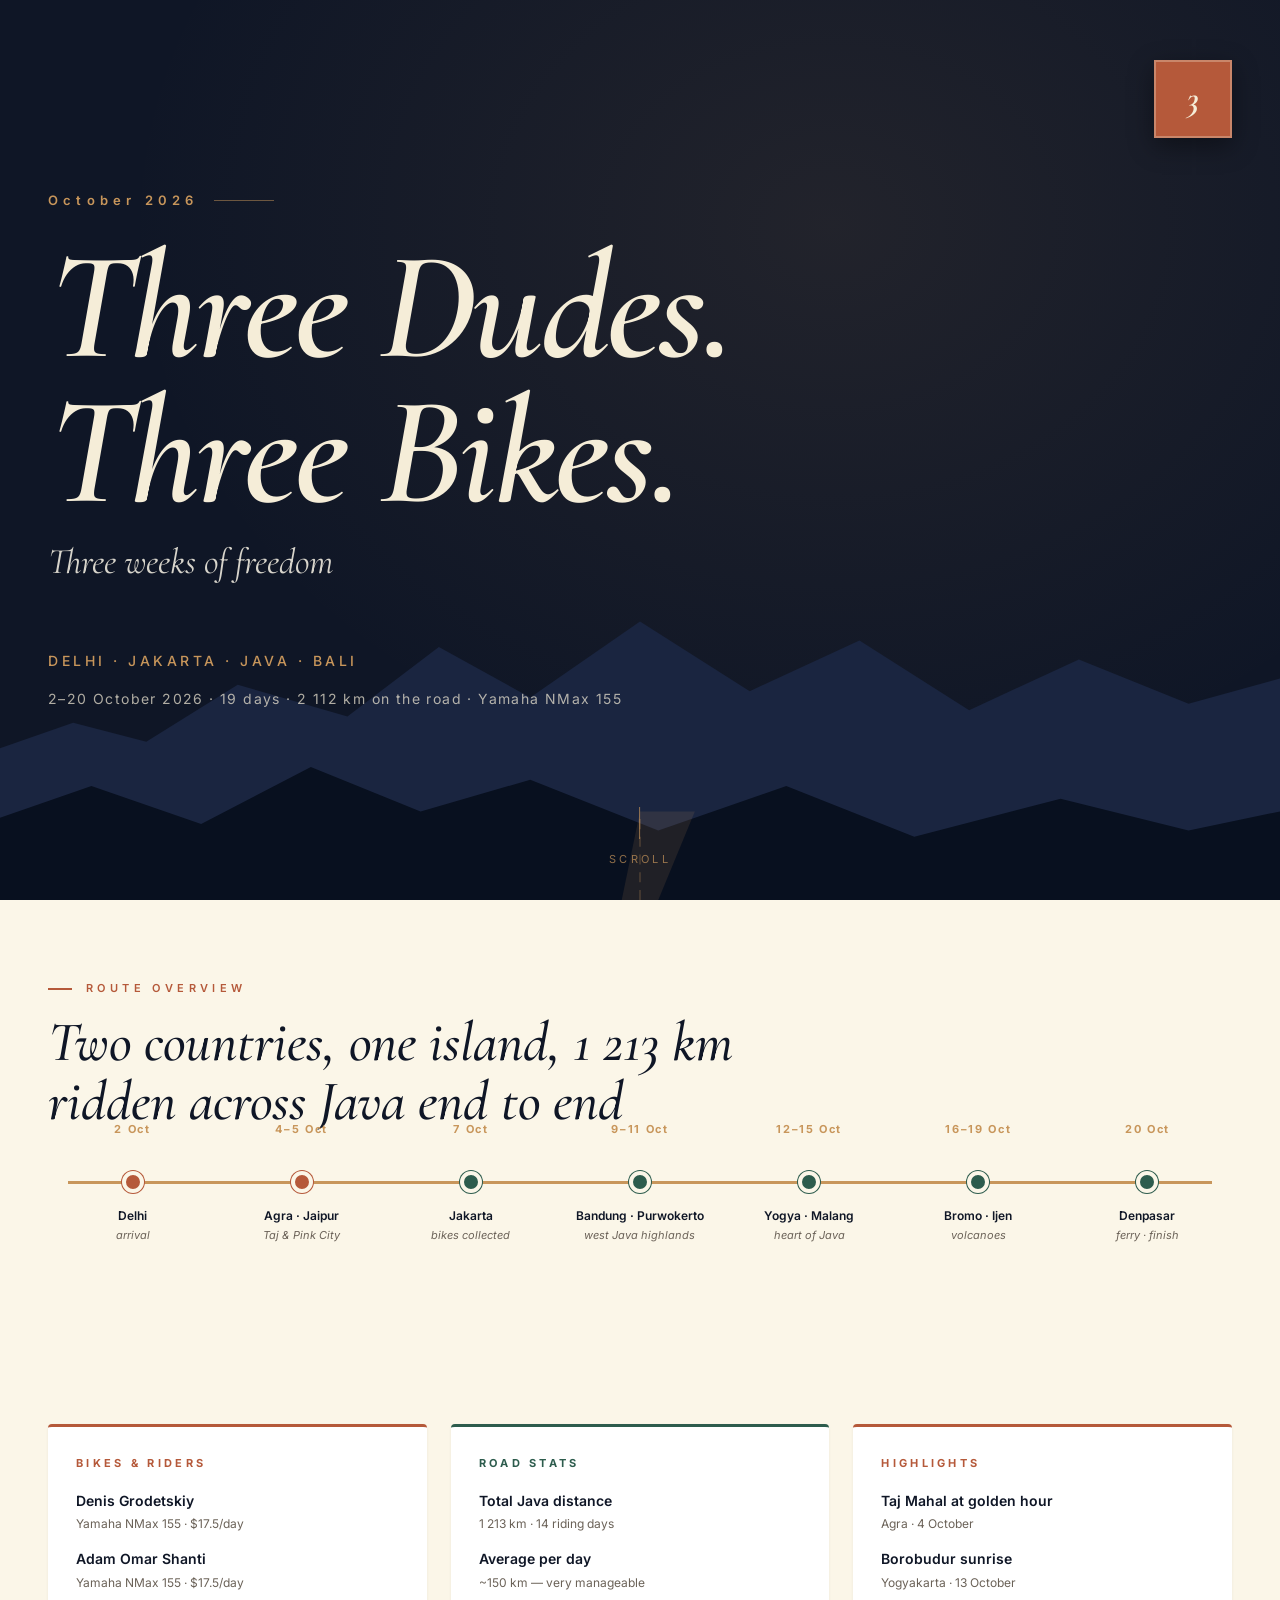
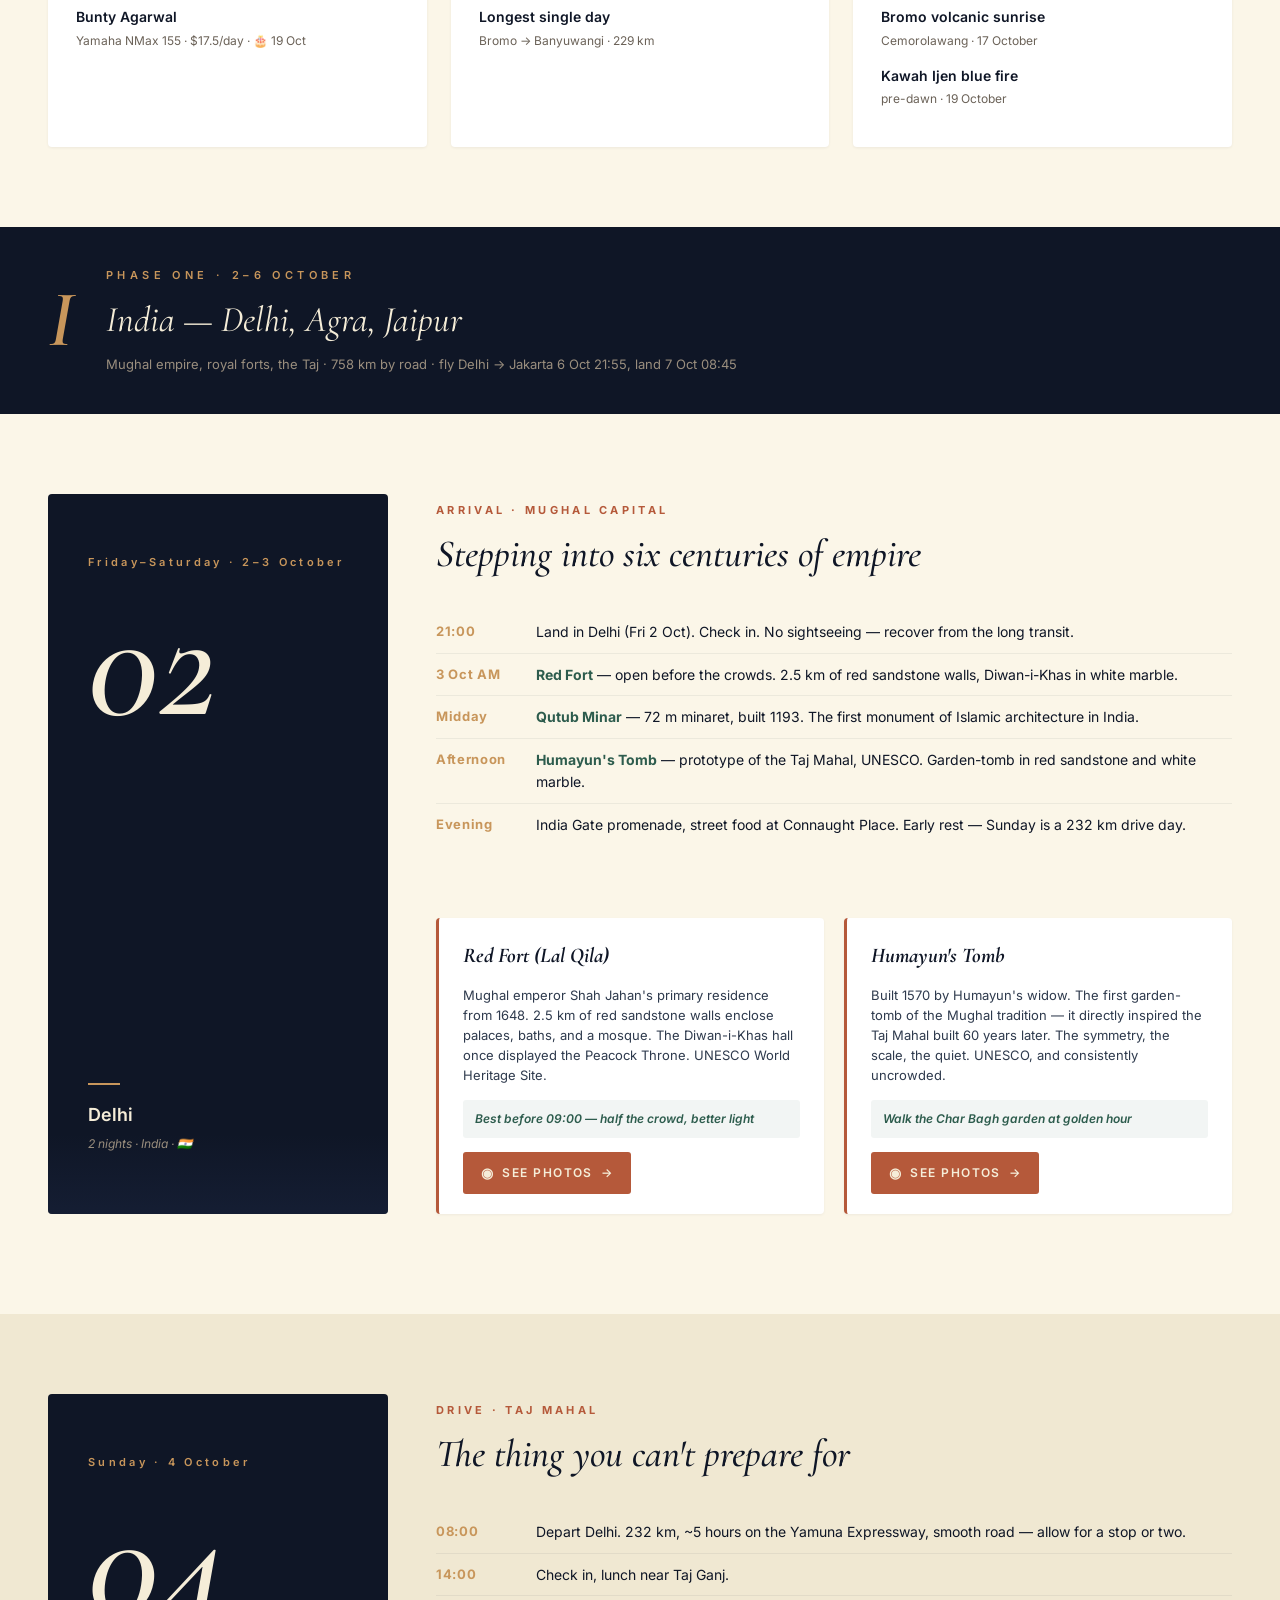
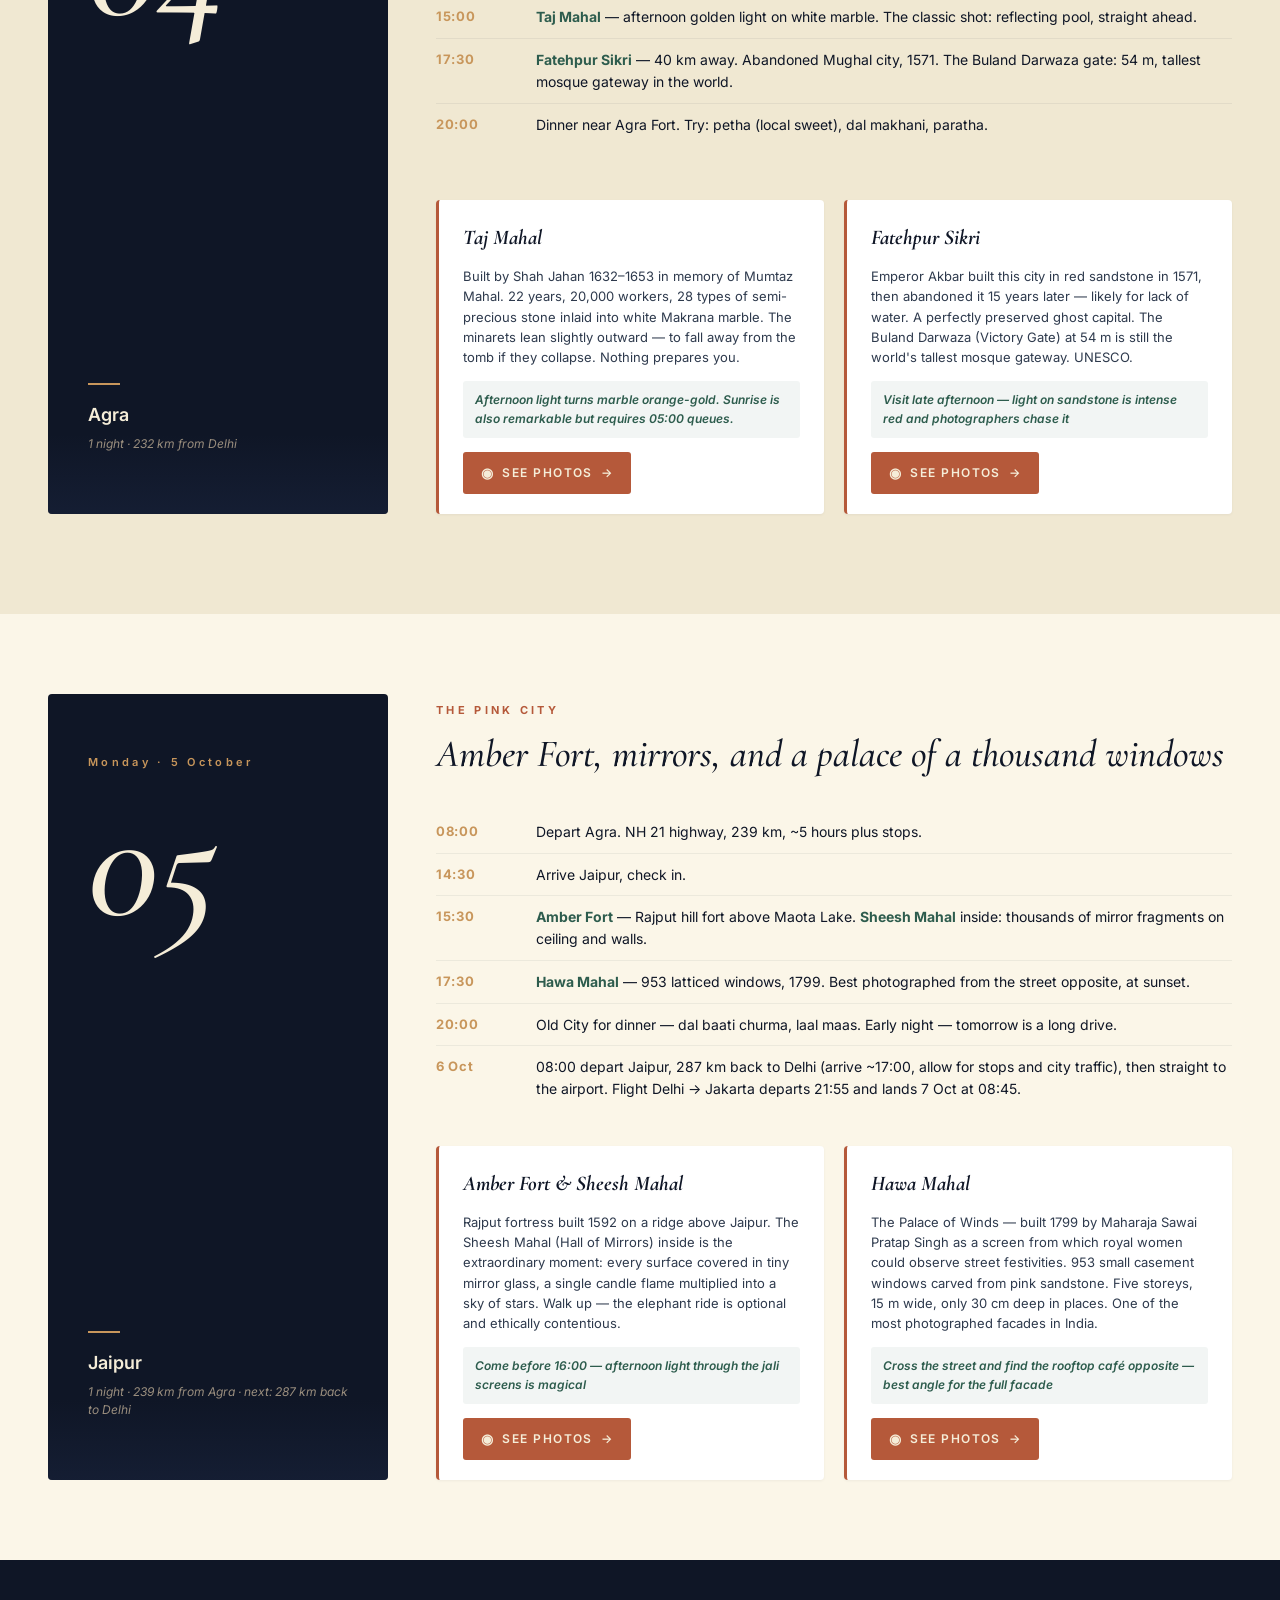
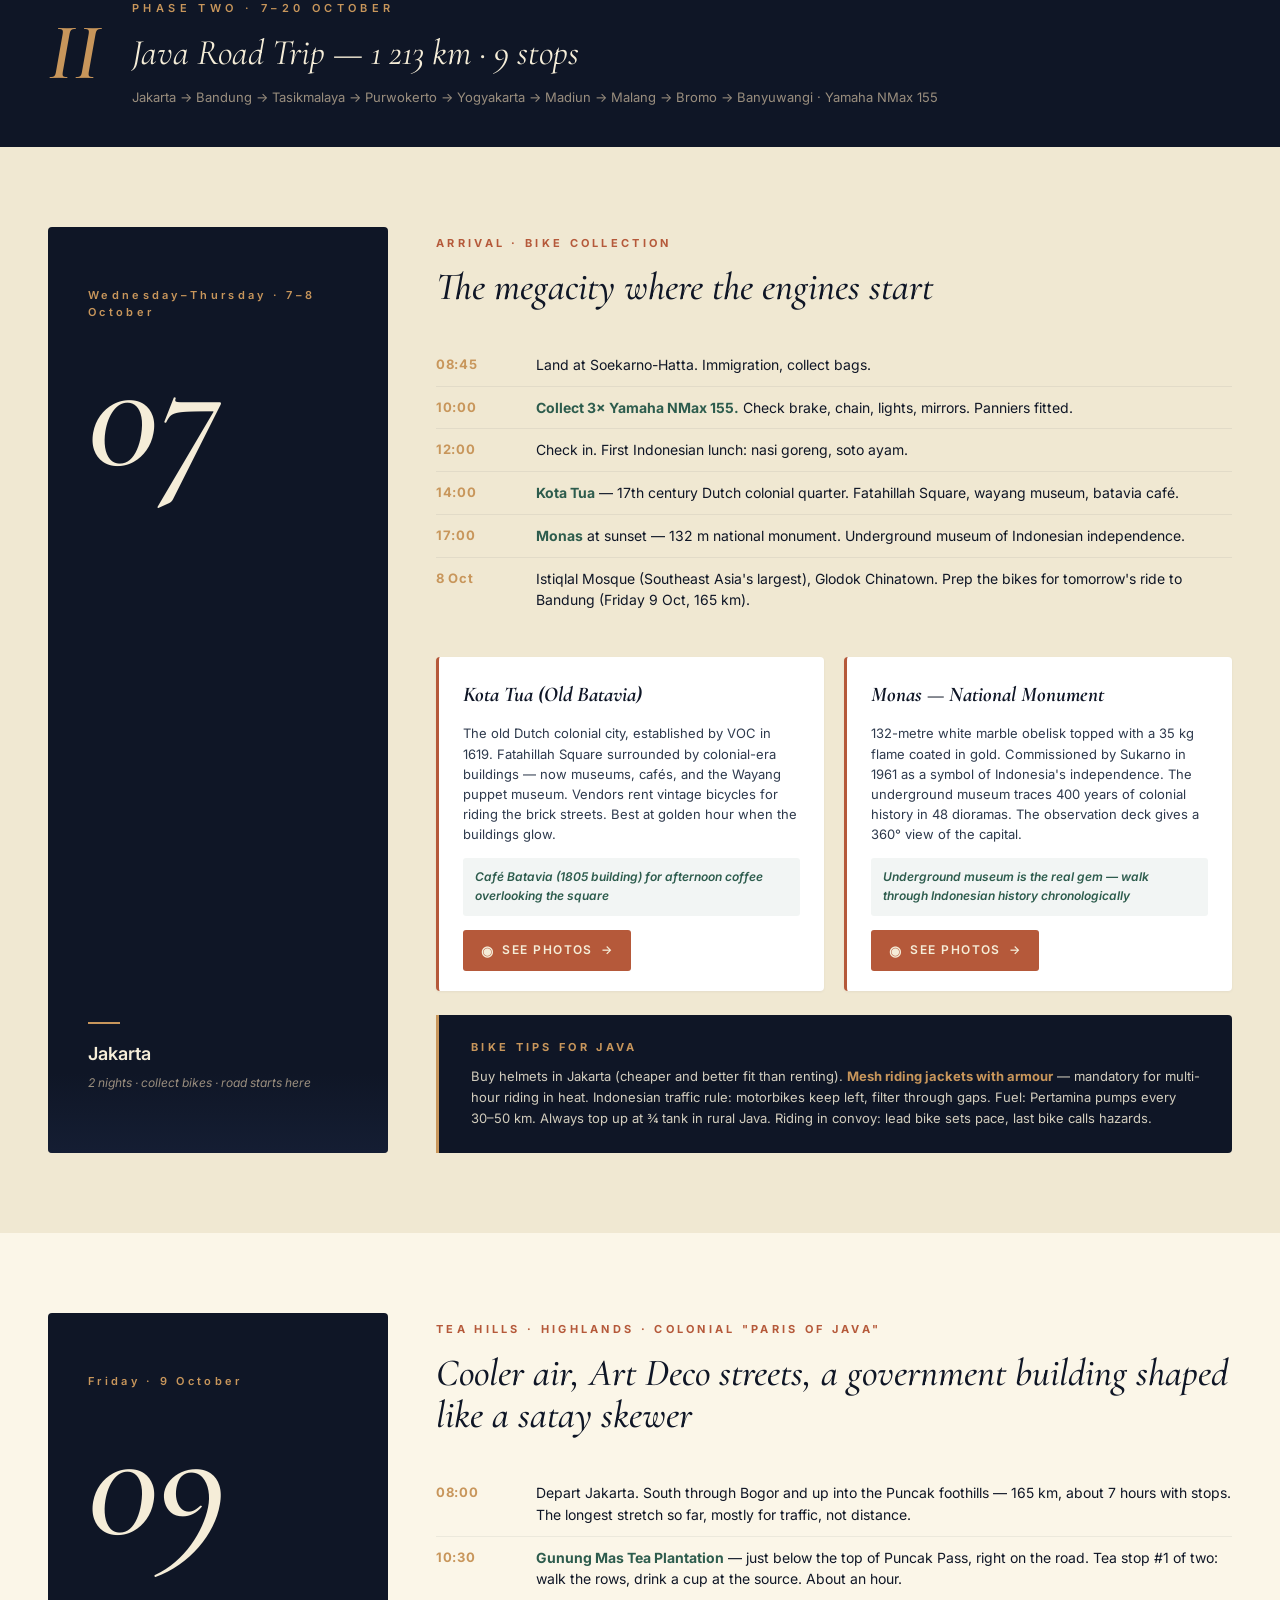
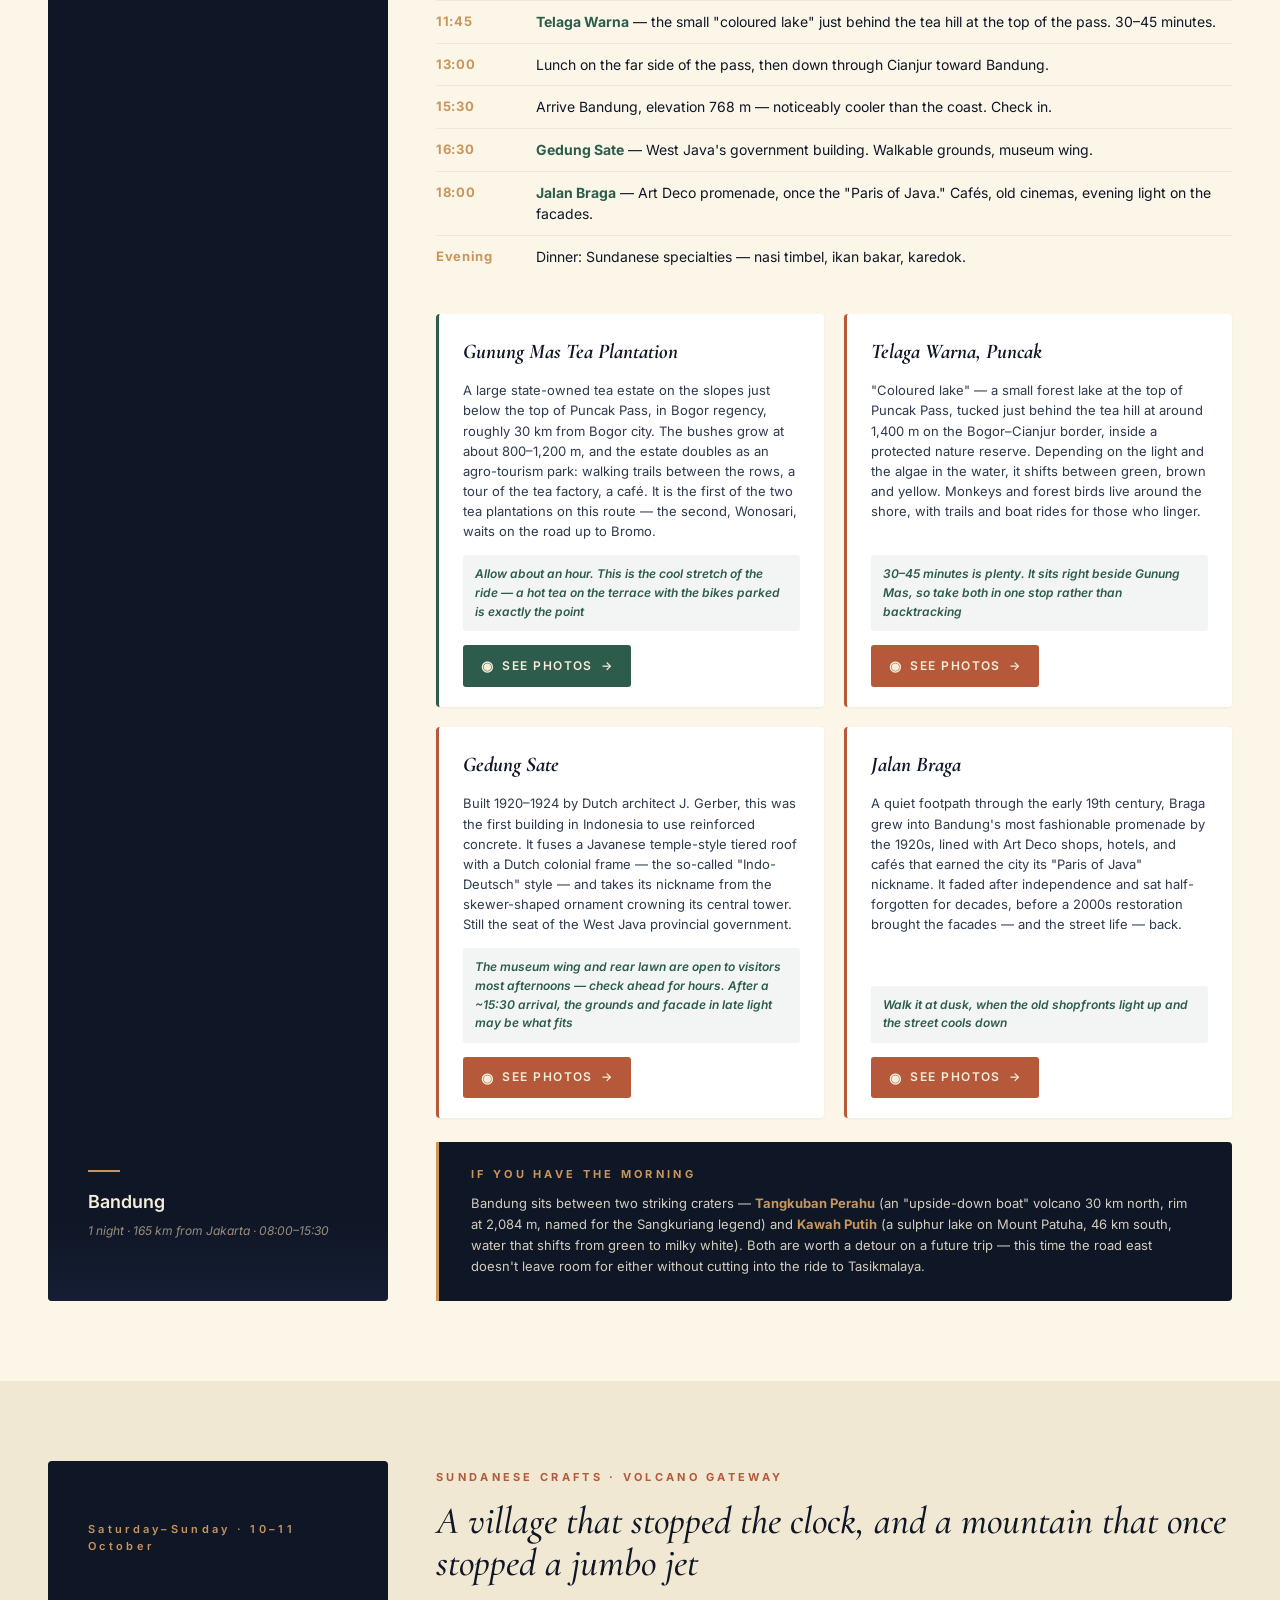
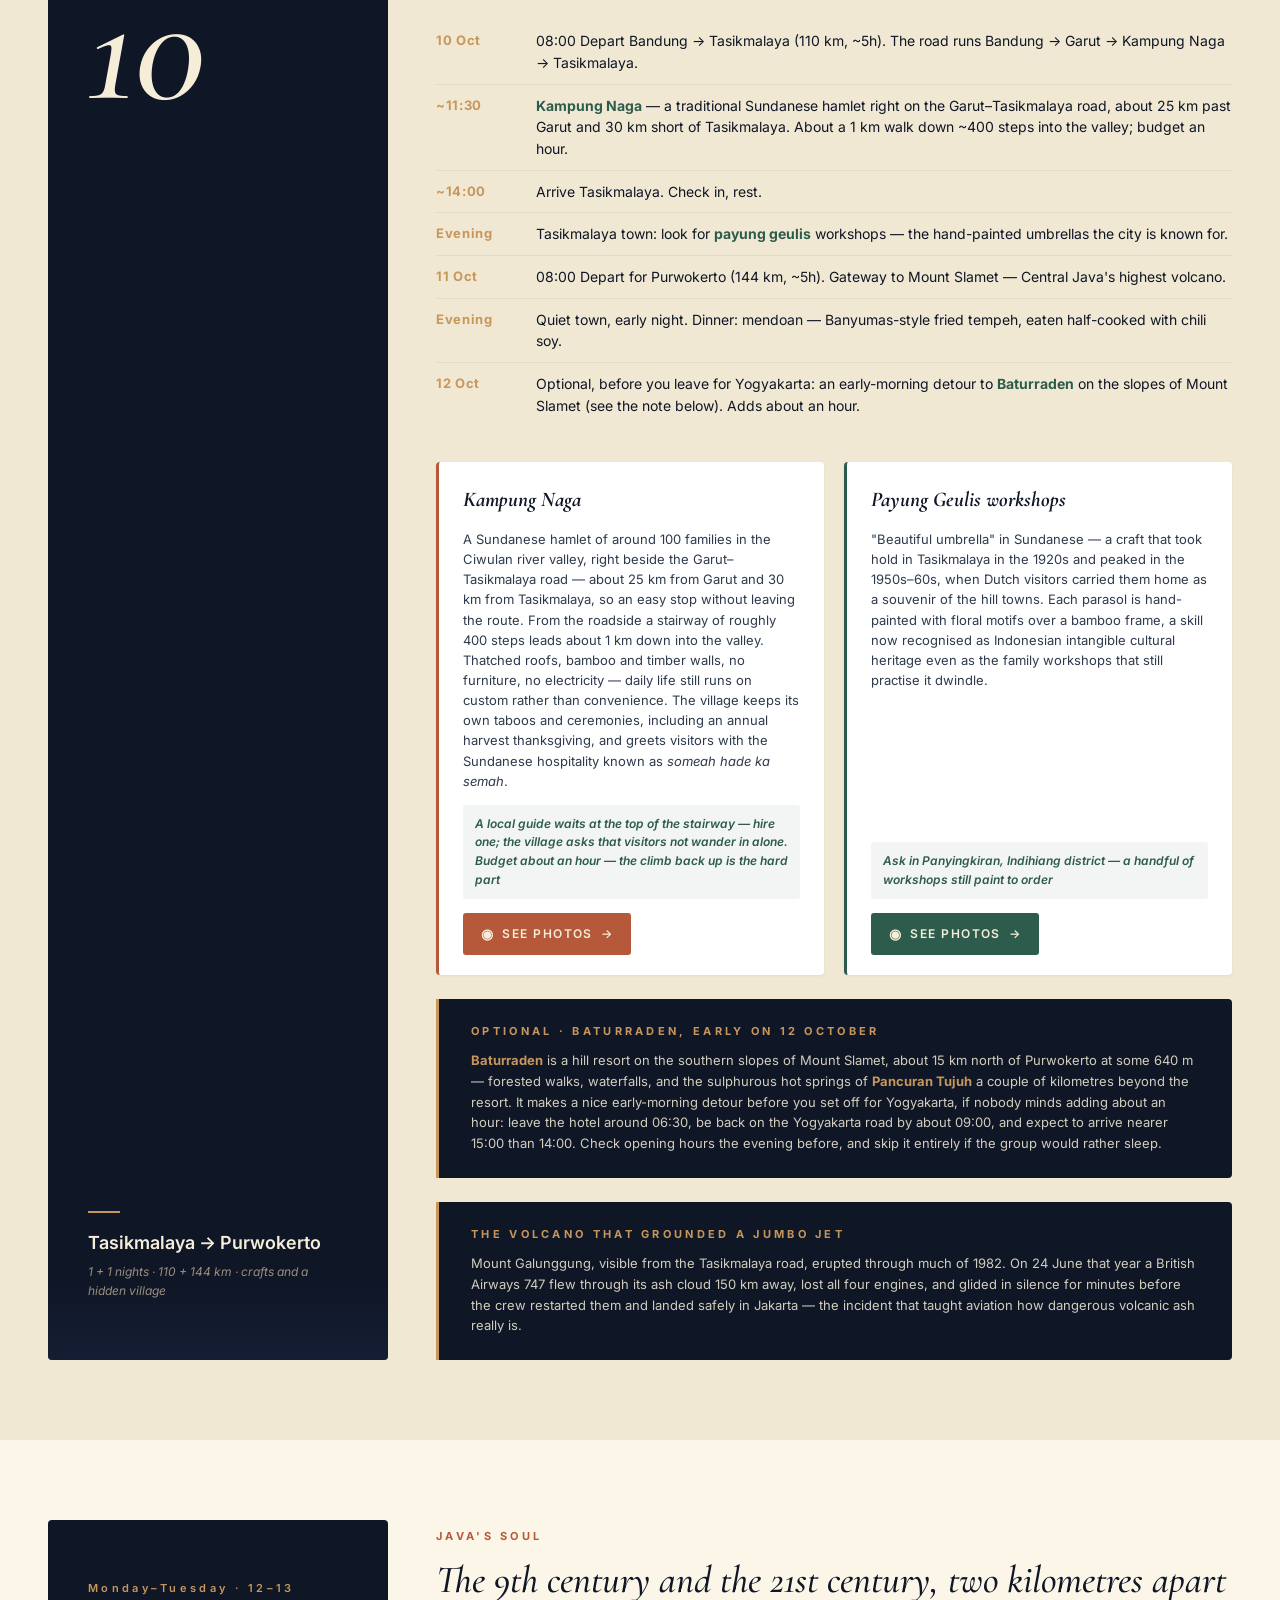
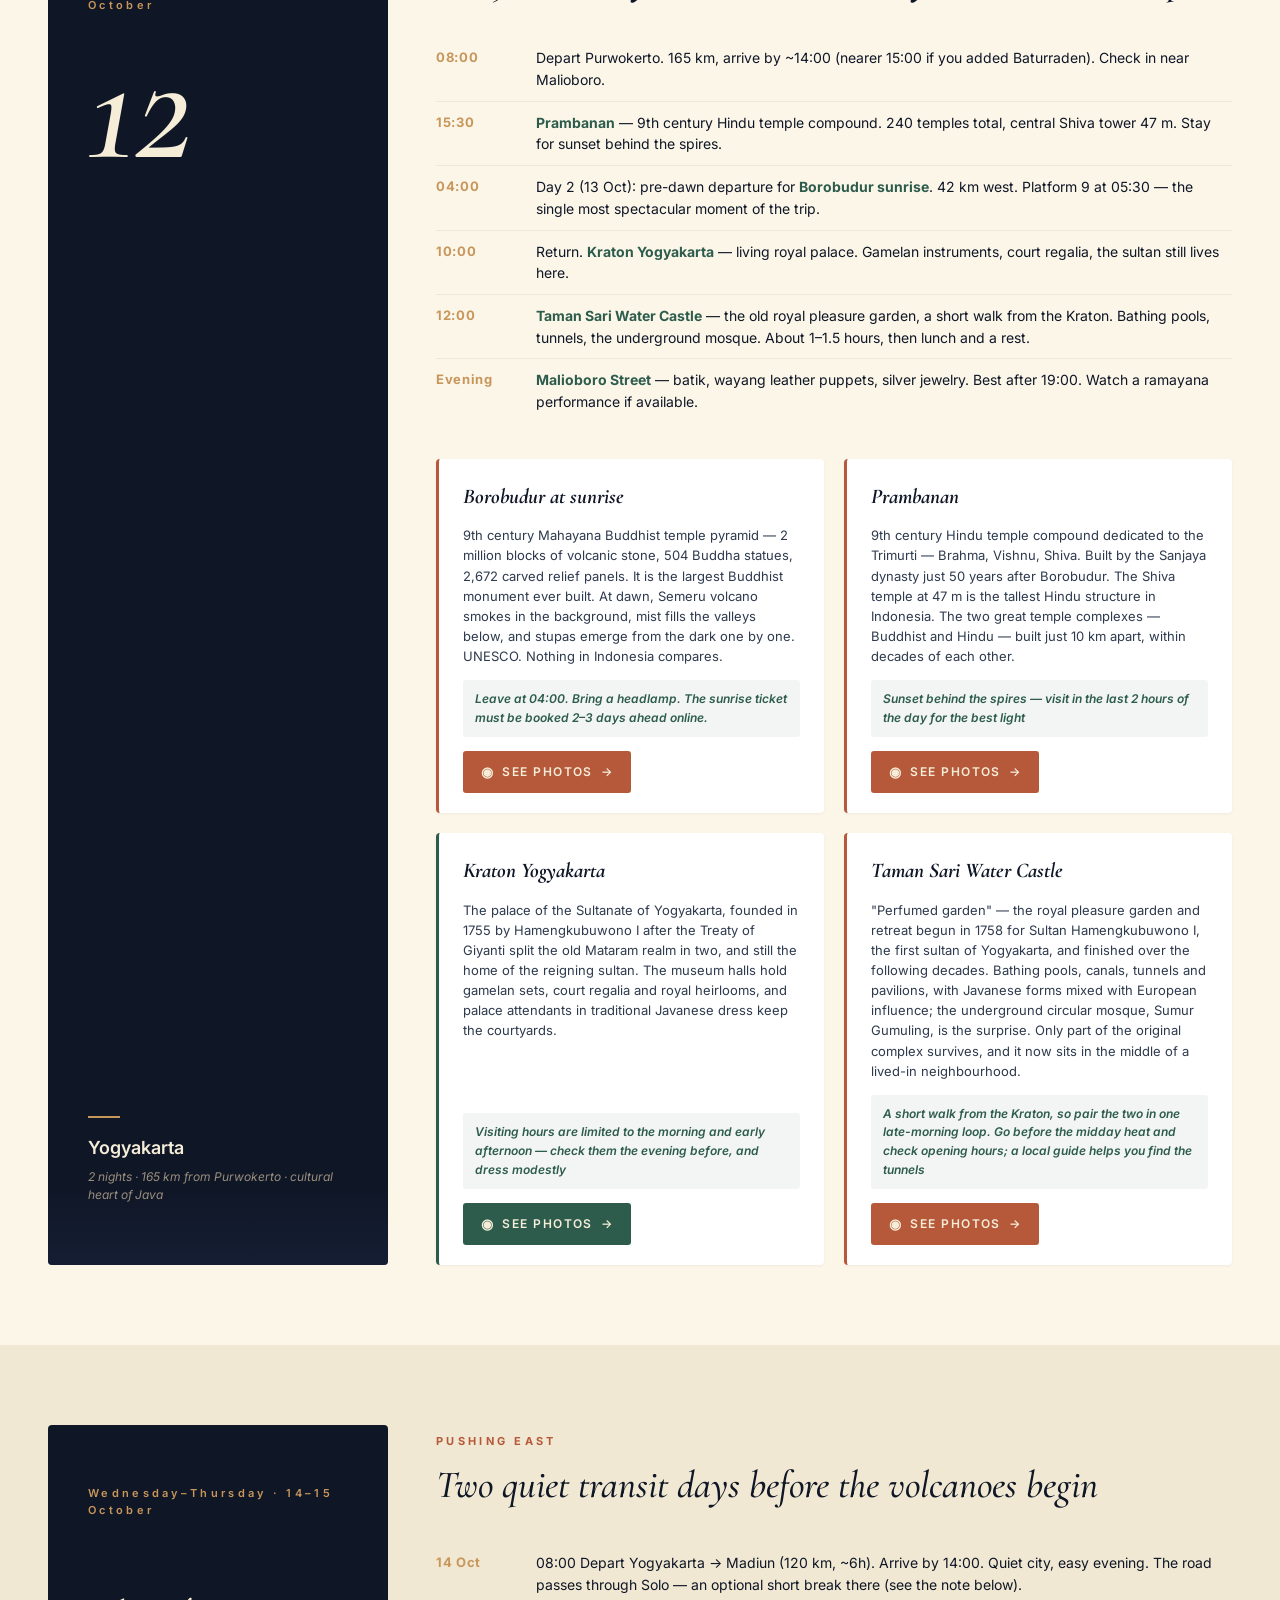
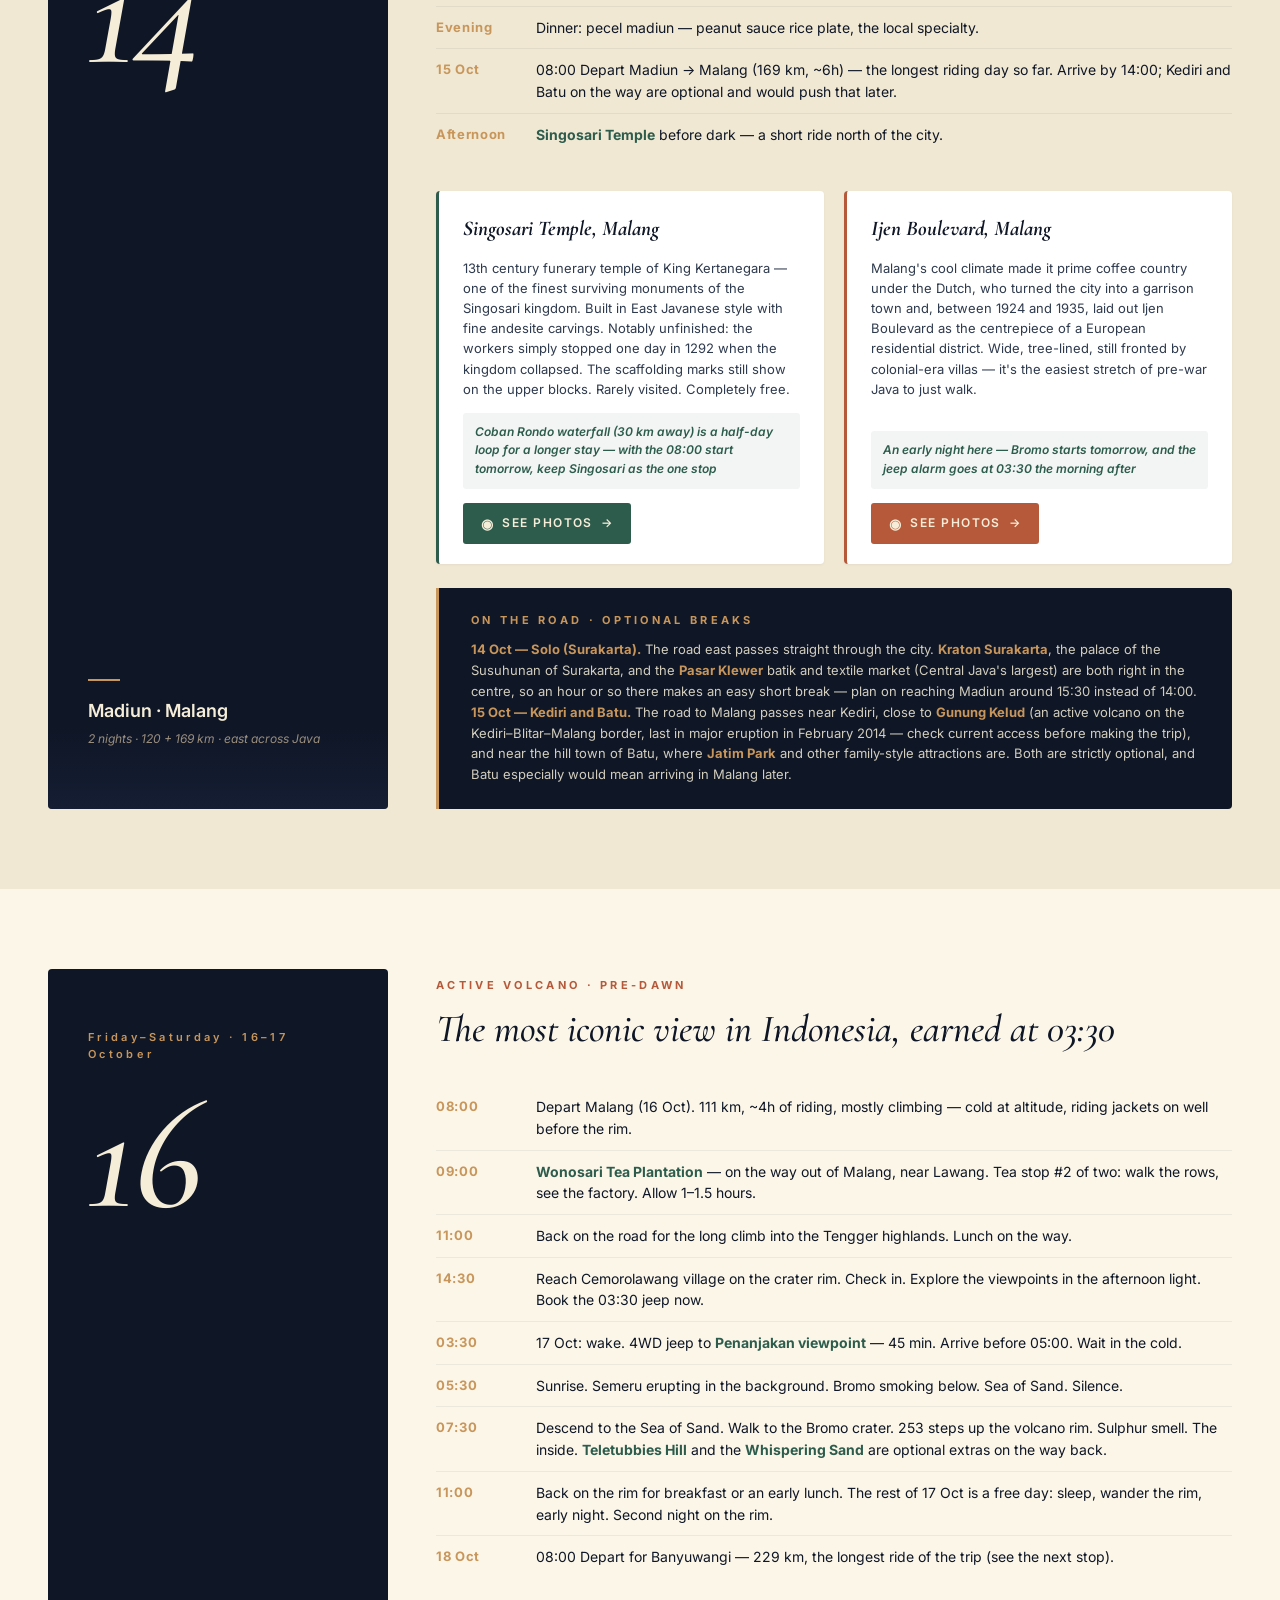
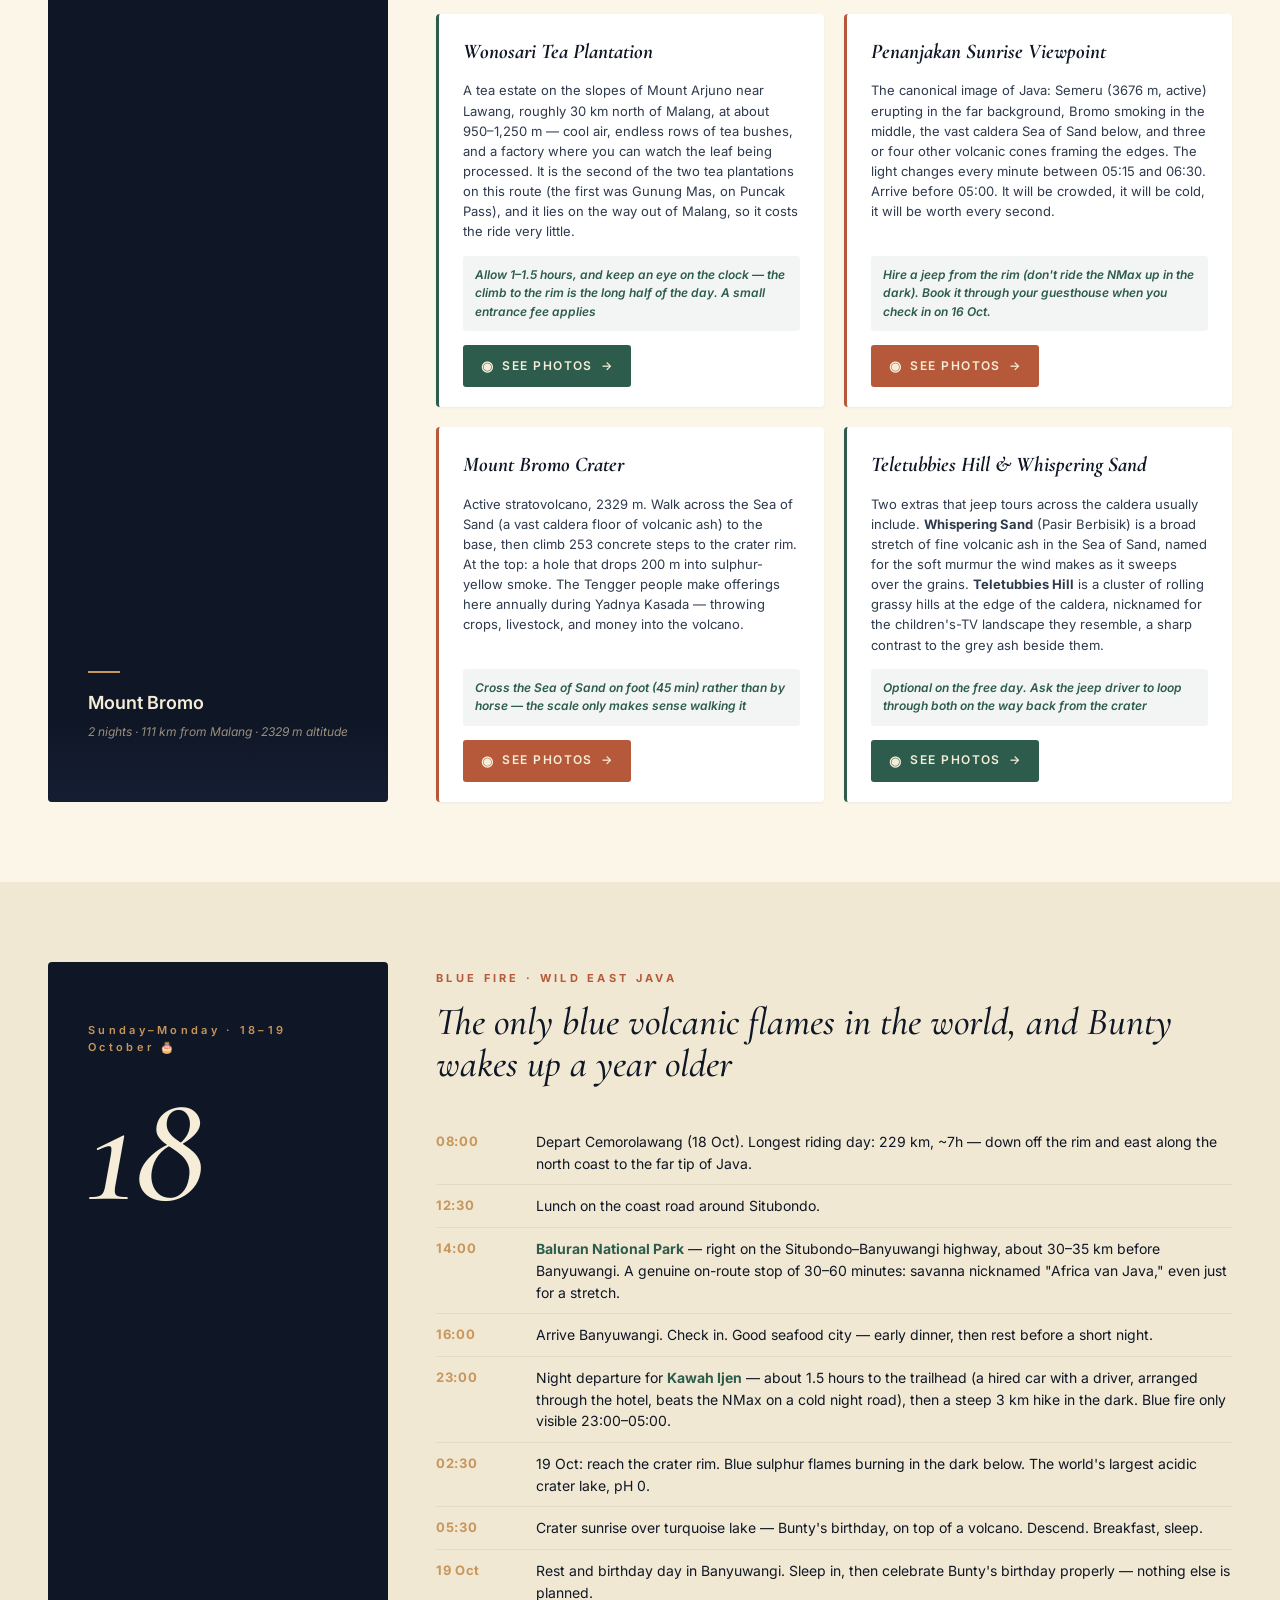
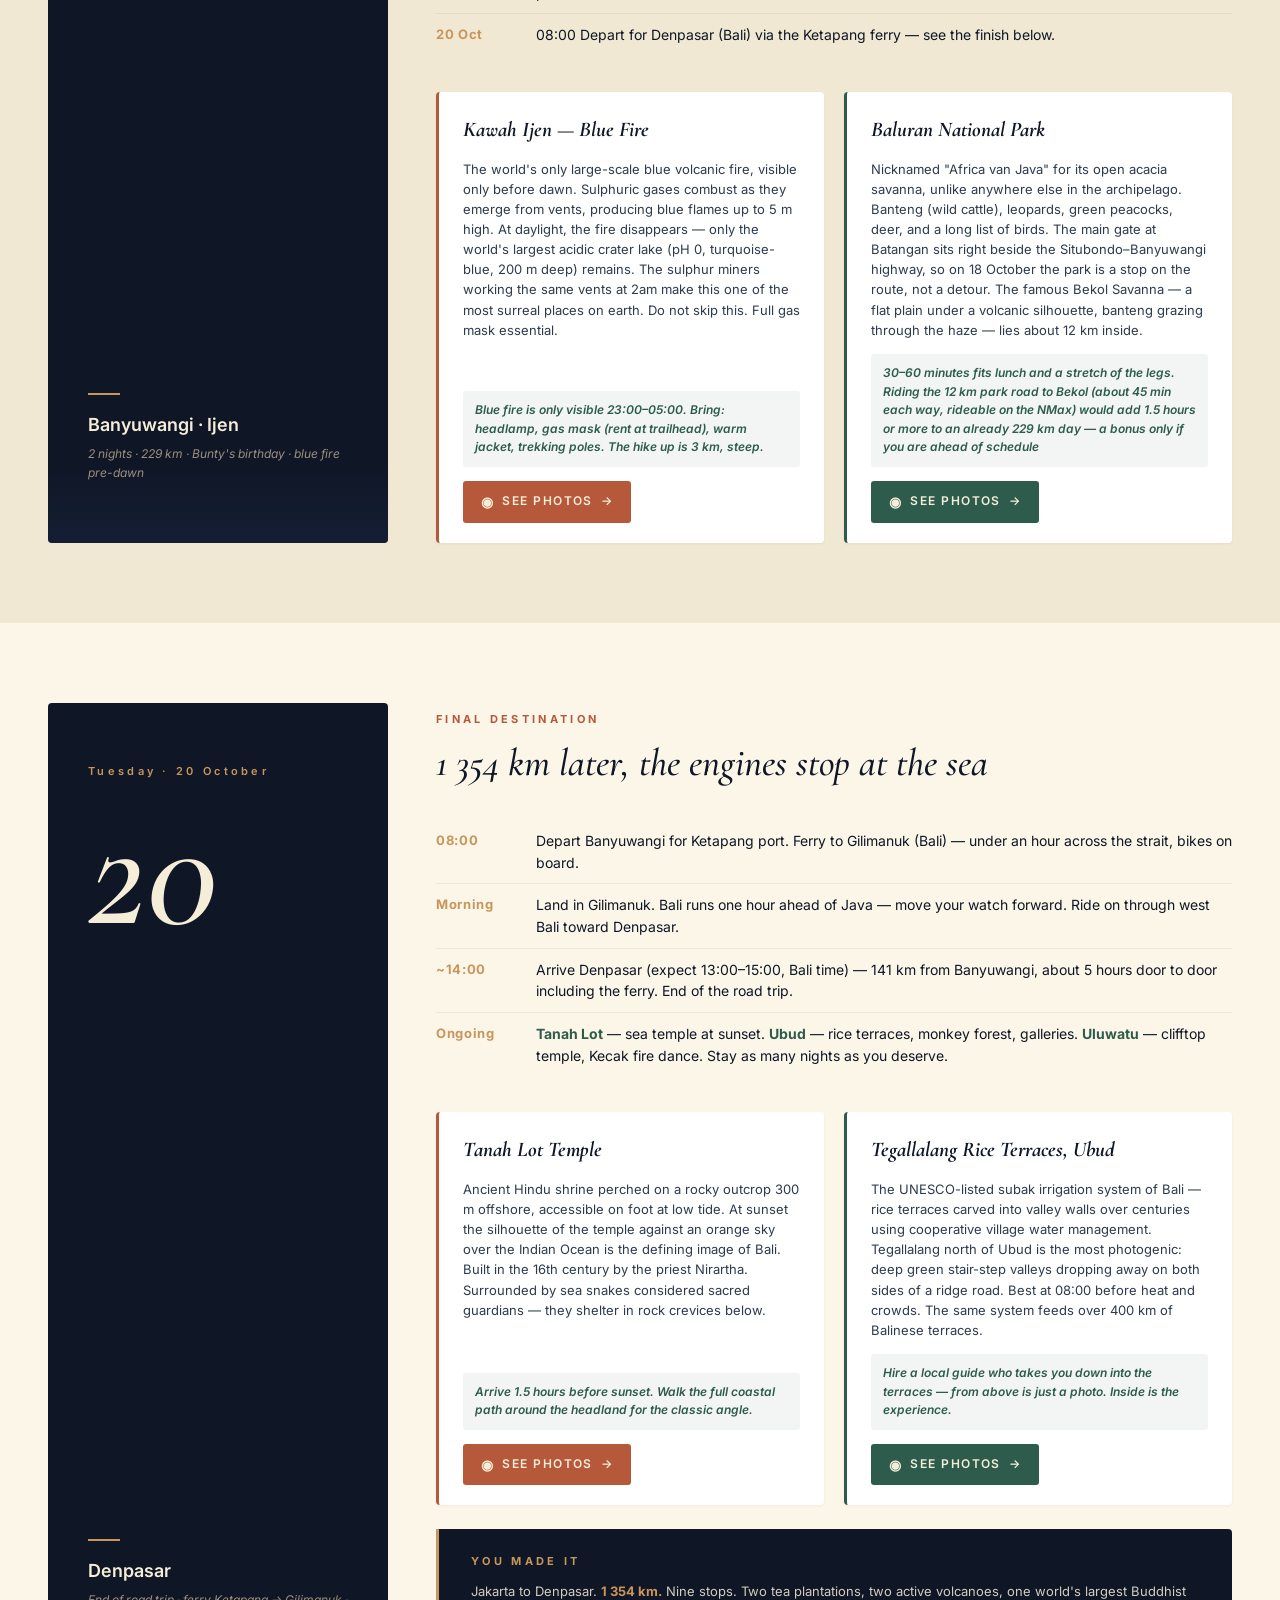
==== commit bb070614: "Add files via upload" ====
--- a/indonesia_roadtrip.html
+++ b/indonesia_roadtrip.html
@@ -190,9 +190,9 @@
     <a href="#d05">Jaipur</a>
     <a href="#java">Java</a>
     <a href="#d07">Jakarta</a>
-    <a href="#d09">Cirebon</a>
+    <a href="#d09">Bandung</a>
     <a href="#d12">Yogyakarta</a>
-    <a href="#d17">Bromo</a>
+    <a href="#d16">Bromo</a>
     <a href="#d18">Ijen</a>
     <a href="#bali">Bali</a>
     <a href="#gear">Gear</a>
@@ -217,7 +217,7 @@
     <h1>Three Dudes.<br>Three Bikes.</h1>
     <h2>Three weeks of freedom</h2>
     <div class="cover-route">Delhi · Jakarta · Java · Bali</div>
-    <div class="cover-meta">2–20 October 2026 · 19 days · 2 208 km on the road · Yamaha NMax 155</div>
+    <div class="cover-meta">2–20 October 2026 · 19 days · 2 112 km on the road · Yamaha NMax 155</div>
   </div>
   <div class="scroll-hint">Scroll</div>
 </section>
@@ -226,7 +226,7 @@
 <section class="overview" id="overview">
   <div class="container">
     <div class="section-eyebrow">Route overview</div>
-    <h2 class="section-title">Two countries, one island, 1 430 km<br>ridden across Java end to end</h2>
+    <h2 class="section-title">Two countries, one island, 1 213 km<br>ridden across Java end to end</h2>
 
     <div class="timeline">
       <div class="timeline-bar"></div>
@@ -252,17 +252,17 @@
         <div class="stop">
           <div class="stop-date above">9–11 Oct</div>
           <div class="stop-dot jade"></div>
-          <div class="stop-place">Cirebon · Semarang</div>
-          <div class="stop-sub">north Java coast</div>
+          <div class="stop-place">Bandung · Purwokerto</div>
+          <div class="stop-sub">west Java highlands</div>
         </div>
         <div class="stop">
-          <div class="stop-date above">12–16 Oct</div>
+          <div class="stop-date above">12–15 Oct</div>
           <div class="stop-dot jade"></div>
-          <div class="stop-place">Yogya · Solo · Malang</div>
+          <div class="stop-place">Yogya · Malang</div>
           <div class="stop-sub">heart of Java</div>
         </div>
         <div class="stop">
-          <div class="stop-date above">17–19 Oct</div>
+          <div class="stop-date above">16–19 Oct</div>
           <div class="stop-dot jade"></div>
           <div class="stop-place">Bromo · Ijen</div>
           <div class="stop-sub">volcanoes</div>
@@ -285,15 +285,15 @@
       </div>
       <div class="ovw-card jade">
         <div class="ovw-card-title">Road stats</div>
-        <div class="ovw-line"><div class="ovw-line-label">Total Java distance</div><div class="ovw-line-val">1 430 km · 14 riding days</div></div>
-        <div class="ovw-line"><div class="ovw-line-label">Average per day</div><div class="ovw-line-val">~110 km — very manageable</div></div>
-        <div class="ovw-line"><div class="ovw-line-label">Longest single day</div><div class="ovw-line-val">Cemorolawang → Banyuwangi · 233 km</div></div>
+        <div class="ovw-line"><div class="ovw-line-label">Total Java distance</div><div class="ovw-line-val">1 213 km · 14 riding days</div></div>
+        <div class="ovw-line"><div class="ovw-line-label">Average per day</div><div class="ovw-line-val">~150 km — very manageable</div></div>
+        <div class="ovw-line"><div class="ovw-line-label">Longest single day</div><div class="ovw-line-val">Bromo → Banyuwangi · 229 km</div></div>
       </div>
       <div class="ovw-card">
         <div class="ovw-card-title">Highlights</div>
         <div class="ovw-line"><div class="ovw-line-label">Taj Mahal at golden hour</div><div class="ovw-line-val">Agra · 4 October</div></div>
         <div class="ovw-line"><div class="ovw-line-label">Borobudur sunrise</div><div class="ovw-line-val">Yogyakarta · 13 October</div></div>
-        <div class="ovw-line"><div class="ovw-line-label">Bromo volcanic sunrise</div><div class="ovw-line-val">Cemorolawang · 18 October</div></div>
+        <div class="ovw-line"><div class="ovw-line-label">Bromo volcanic sunrise</div><div class="ovw-line-val">Cemorolawang · 17 October</div></div>
         <div class="ovw-line"><div class="ovw-line-label">Kawah Ijen blue fire</div><div class="ovw-line-val">pre-dawn · 19 October</div></div>
       </div>
     </div>
@@ -307,7 +307,7 @@
     <div class="phase-info">
       <div class="phase-label">Phase one · 2–6 October</div>
       <div class="phase-title">India — Delhi, Agra, Jaipur</div>
-      <div class="phase-sub">Mughal empire, royal forts, the Taj · 778 km by road · fly Delhi → Jakarta 6 Oct 21:55, land 7 Oct 08:45</div>
+      <div class="phase-sub">Mughal empire, royal forts, the Taj · 758 km by road · fly Delhi → Jakarta 6 Oct 21:55, land 7 Oct 08:45</div>
     </div>
   </div>
 </section>
@@ -373,7 +373,7 @@
         <div class="day-main-eyebrow">Drive · Taj Mahal</div>
         <h3 class="day-main-title">The thing you can't prepare for</h3>
         <div class="schedule">
-          <div class="sch-row"><div class="sch-time">08:00</div><div class="sch-act">Depart Delhi. ~6 hours on the Yamuna Expressway, smooth road.</div></div>
+          <div class="sch-row"><div class="sch-time">08:00</div><div class="sch-act">Depart Delhi. 232 km, ~5 hours on the Yamuna Expressway, smooth road — allow for a stop or two.</div></div>
           <div class="sch-row"><div class="sch-time">14:00</div><div class="sch-act">Check in, lunch near Taj Ganj.</div></div>
           <div class="sch-row"><div class="sch-time">15:00</div><div class="sch-act"><b>Taj Mahal</b> — afternoon golden light on white marble. The classic shot: reflecting pool, straight ahead.</div></div>
           <div class="sch-row"><div class="sch-time">17:30</div><div class="sch-act"><b>Fatehpur Sikri</b> — 40 km away. Abandoned Mughal city, 1571. The Buland Darwaza gate: 54 m, tallest mosque gateway in the world.</div></div>
@@ -409,19 +409,19 @@
         </div>
         <div>
           <div class="day-aside-where">Jaipur</div>
-          <div class="day-aside-sub">1 night · 239 km from Agra · next: 307 km back to Delhi</div>
+          <div class="day-aside-sub">1 night · 239 km from Agra · next: 287 km back to Delhi</div>
         </div>
       </aside>
       <div class="day-main">
         <div class="day-main-eyebrow">The Pink City</div>
         <h3 class="day-main-title">Amber Fort, mirrors, and a palace of a thousand windows</h3>
         <div class="schedule">
-          <div class="sch-row"><div class="sch-time">08:00</div><div class="sch-act">Depart Agra. NH 21 highway, ~6.5 hours with stops.</div></div>
+          <div class="sch-row"><div class="sch-time">08:00</div><div class="sch-act">Depart Agra. NH 21 highway, 239 km, ~5 hours plus stops.</div></div>
           <div class="sch-row"><div class="sch-time">14:30</div><div class="sch-act">Arrive Jaipur, check in.</div></div>
           <div class="sch-row"><div class="sch-time">15:30</div><div class="sch-act"><b>Amber Fort</b> — Rajput hill fort above Maota Lake. <b>Sheesh Mahal</b> inside: thousands of mirror fragments on ceiling and walls.</div></div>
           <div class="sch-row"><div class="sch-time">17:30</div><div class="sch-act"><b>Hawa Mahal</b> — 953 latticed windows, 1799. Best photographed from the street opposite, at sunset.</div></div>
           <div class="sch-row"><div class="sch-time">20:00</div><div class="sch-act">Old City for dinner — dal baati churma, laal maas. Early night — tomorrow is a long drive.</div></div>
-          <div class="sch-row"><div class="sch-time">6 Oct</div><div class="sch-act">08:00 depart Jaipur, 307 km back to Delhi (arrive ~17:00, allow for city traffic), then straight to the airport. Flight Delhi → Jakarta departs 21:55 and lands 7 Oct at 08:45.</div></div>
+          <div class="sch-row"><div class="sch-time">6 Oct</div><div class="sch-act">08:00 depart Jaipur, 287 km back to Delhi (arrive ~17:00, allow for stops and city traffic), then straight to the airport. Flight Delhi → Jakarta departs 21:55 and lands 7 Oct at 08:45.</div></div>
         </div>
         <div class="places">
           <article class="place">
@@ -448,8 +448,8 @@
     <div class="phase-num">II</div>
     <div class="phase-info">
       <div class="phase-label">Phase two · 7–20 October</div>
-      <div class="phase-title">Java Road Trip — 1 430 km · 14 stops</div>
-      <div class="phase-sub">Jakarta → Cirebon → Pekalongan → Semarang → Yogyakarta → Solo → Madiun → Malang → Bromo → Banyuwangi → Denpasar · Yamaha NMax 155</div>
+      <div class="phase-title">Java Road Trip — 1 213 km · 9 stops</div>
+      <div class="phase-sub">Jakarta → Bandung → Tasikmalaya → Purwokerto → Yogyakarta → Madiun → Malang → Bromo → Banyuwangi · Yamaha NMax 155</div>
     </div>
   </div>
 </section>
@@ -477,7 +477,7 @@
           <div class="sch-row"><div class="sch-time">12:00</div><div class="sch-act">Check in. First Indonesian lunch: nasi goreng, soto ayam.</div></div>
           <div class="sch-row"><div class="sch-time">14:00</div><div class="sch-act"><b>Kota Tua</b> — 17th century Dutch colonial quarter. Fatahillah Square, wayang museum, batavia café.</div></div>
           <div class="sch-row"><div class="sch-time">17:00</div><div class="sch-act"><b>Monas</b> at sunset — 132 m national monument. Underground museum of Indonesian independence.</div></div>
-          <div class="sch-row"><div class="sch-time">Day 2</div><div class="sch-act">Istiqlal Mosque (Southeast Asia's largest), Glodok Chinatown. Prep the bikes for tomorrow's first long ride: Cirebon on Friday 9 Oct (239 km).</div></div>
+          <div class="sch-row"><div class="sch-time">8 Oct</div><div class="sch-act">Istiqlal Mosque (Southeast Asia's largest), Glodok Chinatown. Prep the bikes for tomorrow's ride to Bandung (Friday 9 Oct, 165 km).</div></div>
         </div>
         <div class="places">
           <article class="place">
@@ -502,7 +502,7 @@
   </div>
 </section>
 
-<!-- CIREBON -->
+<!-- BANDUNG -->
 <section class="day" id="d09">
   <div class="container">
     <div class="day-grid">
@@ -512,41 +512,59 @@
           <div class="day-number">09</div>
         </div>
         <div>
-          <div class="day-aside-where">Cirebon</div>
-          <div class="day-aside-sub">1 night · 239 km from Jakarta · 08:00–17:00</div>
+          <div class="day-aside-where">Bandung</div>
+          <div class="day-aside-sub">1 night · 165 km from Jakarta · 08:00–15:30</div>
         </div>
       </aside>
       <div class="day-main">
-        <div class="day-main-eyebrow">North coast · Royal palaces</div>
-        <h3 class="day-main-title">Sultanates, batik, and a cave garden built for meditation</h3>
+        <div class="day-main-eyebrow">Tea hills · Highlands · Colonial "Paris of Java"</div>
+        <h3 class="day-main-title">Cooler air, Art Deco streets, a government building shaped like a satay skewer</h3>
         <div class="schedule">
-          <div class="sch-row"><div class="sch-time">08:00</div><div class="sch-act">Depart Jakarta. Pantura (north coast road) east. Long first day — 239 km, the first real ride. Expect to arrive around 17:00.</div></div>
-          <div class="sch-row"><div class="sch-time">13:00</div><div class="sch-act">Lunch stop on the Pantura, roughly halfway. Top up the tanks — pumps are frequent on this road.</div></div>
-          <div class="sch-row"><div class="sch-time">17:00</div><div class="sch-act">Arrive Cirebon. Check in, shower, brief rest.</div></div>
-          <div class="sch-row"><div class="sch-time">18:00</div><div class="sch-act"><b>Keraton Kasepuhan</b> — 15th century royal palace, still occupied by descendants. The museum wing (Dutch furniture, royal carriages) usually closes around 17:00, so tonight it is the exterior, the forecourt and the square at dusk.</div></div>
-          <div class="sch-row"><div class="sch-time">19:00</div><div class="sch-act"><b>Batik Trusmi village</b> — Cirebon-style megamendung (cloud) batik. The showrooms stay open in the evening (the wax-resist workshops are a daytime sight), so tonight is for browsing.</div></div>
-          <div class="sch-row"><div class="sch-time">20:00</div><div class="sch-act">Dinner: <b>empal gentong</b> (spiced beef soup), Cirebon's signature dish. Early night — the ride to Pekalongan leaves at 08:00.</div></div>
+          <div class="sch-row"><div class="sch-time">08:00</div><div class="sch-act">Depart Jakarta. South through Bogor and up into the Puncak foothills — 165 km, about 7 hours with stops. The longest stretch so far, mostly for traffic, not distance.</div></div>
+          <div class="sch-row"><div class="sch-time">10:30</div><div class="sch-act"><b>Gunung Mas Tea Plantation</b> — just below the top of Puncak Pass, right on the road. Tea stop #1 of two: walk the rows, drink a cup at the source. About an hour.</div></div>
+          <div class="sch-row"><div class="sch-time">11:45</div><div class="sch-act"><b>Telaga Warna</b> — the small "coloured lake" just behind the tea hill at the top of the pass. 30–45 minutes.</div></div>
+          <div class="sch-row"><div class="sch-time">13:00</div><div class="sch-act">Lunch on the far side of the pass, then down through Cianjur toward Bandung.</div></div>
+          <div class="sch-row"><div class="sch-time">15:30</div><div class="sch-act">Arrive Bandung, elevation 768 m — noticeably cooler than the coast. Check in.</div></div>
+          <div class="sch-row"><div class="sch-time">16:30</div><div class="sch-act"><b>Gedung Sate</b> — West Java's government building. Walkable grounds, museum wing.</div></div>
+          <div class="sch-row"><div class="sch-time">18:00</div><div class="sch-act"><b>Jalan Braga</b> — Art Deco promenade, once the "Paris of Java." Cafés, old cinemas, evening light on the facades.</div></div>
+          <div class="sch-row"><div class="sch-time">Evening</div><div class="sch-act">Dinner: Sundanese specialties — nasi timbel, ikan bakar, karedok.</div></div>
         </div>
         <div class="places">
-          <article class="place">
-            <h4 class="place-name">Keraton Kasepuhan</h4>
-            <p class="place-desc">One of the oldest surviving royal palaces in Java, founded 15th century by Sunan Gunung Jati. Unlike Javanese kratons, this mixes Hindu, Islamic, and Dutch colonial elements — evidence of Cirebon's position as a trading port. The museum holds antique gamelan instruments and the ceremonial royal carriage Singa Barong.</p>
-            <div class="place-tip">The museum and its English-speaking guides are a daytime visit (usually closed by 17:00). After a 17:00 arrival, tonight is the exterior and forecourt at dusk</div>
-            <a class="photo-btn" href="https://www.google.com/search?q=Keraton+Kasepuhan+Cirebon+palace&tbm=isch" target="_blank" rel="noopener">See photos</a>
-          </article>
-          <article class="place">
-            <h4 class="place-name">Gua Sunyaragi</h4>
-            <p class="place-desc">A royal cave-garden retreat built in 1703 from coral and stone. Labyrinthine passages, hidden chambers, decorative grottos — built for the sultan's meditation and recreation. The architecture is unique to Cirebon: part Hindu temple, part Islamic garden, part Dutch waterwork. Often overlooked by tourists.</p>
-            <div class="place-tip">Usually closes around 17:00, so it is a bonus stop only if the ride runs ahead of schedule. Best explored slowly — many passages have no signs and the surprise is the point</div>
-            <a class="photo-btn" href="https://www.google.com/search?q=Gua+Sunyaragi+Cirebon+cave+garden&tbm=isch" target="_blank" rel="noopener">See photos</a>
-          </article>
-        </div>
-      </div>
-    </div>
-  </div>
-</section>
-
-<!-- PEKALONGAN + SEMARANG (condensed) -->
+          <article class="place jade">
+            <h4 class="place-name">Gunung Mas Tea Plantation</h4>
+            <p class="place-desc">A large state-owned tea estate on the slopes just below the top of Puncak Pass, in Bogor regency, roughly 30 km from Bogor city. The bushes grow at about 800–1,200 m, and the estate doubles as an agro-tourism park: walking trails between the rows, a tour of the tea factory, a café. It is the first of the two tea plantations on this route — the second, Wonosari, waits on the road up to Bromo.</p>
+            <div class="place-tip">Allow about an hour. This is the cool stretch of the ride — a hot tea on the terrace with the bikes parked is exactly the point</div>
+            <a class="photo-btn jade-btn" href="https://www.google.com/search?q=Gunung+Mas+Tea+Plantation+Puncak&tbm=isch" target="_blank" rel="noopener">See photos</a>
+          </article>
+          <article class="place">
+            <h4 class="place-name">Telaga Warna, Puncak</h4>
+            <p class="place-desc">"Coloured lake" — a small forest lake at the top of Puncak Pass, tucked just behind the tea hill at around 1,400 m on the Bogor–Cianjur border, inside a protected nature reserve. Depending on the light and the algae in the water, it shifts between green, brown and yellow. Monkeys and forest birds live around the shore, with trails and boat rides for those who linger.</p>
+            <div class="place-tip">30–45 minutes is plenty. It sits right beside Gunung Mas, so take both in one stop rather than backtracking</div>
+            <a class="photo-btn" href="https://www.google.com/search?q=Telaga+Warna+Puncak+lake&tbm=isch" target="_blank" rel="noopener">See photos</a>
+          </article>
+          <article class="place">
+            <h4 class="place-name">Gedung Sate</h4>
+            <p class="place-desc">Built 1920–1924 by Dutch architect J. Gerber, this was the first building in Indonesia to use reinforced concrete. It fuses a Javanese temple-style tiered roof with a Dutch colonial frame — the so-called "Indo-Deutsch" style — and takes its nickname from the skewer-shaped ornament crowning its central tower. Still the seat of the West Java provincial government.</p>
+            <div class="place-tip">The museum wing and rear lawn are open to visitors most afternoons — check ahead for hours. After a ~15:30 arrival, the grounds and facade in late light may be what fits</div>
+            <a class="photo-btn" href="https://www.google.com/search?q=Gedung+Sate+Bandung&tbm=isch" target="_blank" rel="noopener">See photos</a>
+          </article>
+          <article class="place">
+            <h4 class="place-name">Jalan Braga</h4>
+            <p class="place-desc">A quiet footpath through the early 19th century, Braga grew into Bandung's most fashionable promenade by the 1920s, lined with Art Deco shops, hotels, and cafés that earned the city its "Paris of Java" nickname. It faded after independence and sat half-forgotten for decades, before a 2000s restoration brought the facades — and the street life — back.</p>
+            <div class="place-tip">Walk it at dusk, when the old shopfronts light up and the street cools down</div>
+            <a class="photo-btn" href="https://www.google.com/search?q=Jalan+Braga+Bandung+art+deco&tbm=isch" target="_blank" rel="noopener">See photos</a>
+          </article>
+        </div>
+        <div class="note-block">
+          <div class="note-eyebrow">If you have the morning</div>
+          <p class="note-text">Bandung sits between two striking craters — <b>Tangkuban Perahu</b> (an "upside-down boat" volcano 30 km north, rim at 2,084 m, named for the Sangkuriang legend) and <b>Kawah Putih</b> (a sulphur lake on Mount Patuha, 46 km south, water that shifts from green to milky white). Both are worth a detour on a future trip — this time the road east doesn't leave room for either without cutting into the ride to Tasikmalaya.</p>
+        </div>
+      </div>
+    </div>
+  </div>
+</section>
+
+<!-- TASIKMALAYA + PURWOKERTO (condensed) -->
 <section class="day" id="d10" style="background:var(--paper-warm);">
   <div class="container">
     <div class="day-grid">
@@ -556,32 +574,43 @@
           <div class="day-number">10</div>
         </div>
         <div>
-          <div class="day-aside-where">Pekalongan → Semarang</div>
-          <div class="day-aside-sub">1 + 1 nights · 135 + 40 + 85 km · tea detour</div>
+          <div class="day-aside-where">Tasikmalaya → Purwokerto</div>
+          <div class="day-aside-sub">1 + 1 nights · 110 + 144 km · crafts and a hidden village</div>
         </div>
       </aside>
       <div class="day-main">
-        <div class="day-main-eyebrow">Batik capital · Tea estate · Colonial city</div>
-        <h3 class="day-main-title">Wax, indigo, and a building with a thousand doors</h3>
+        <div class="day-main-eyebrow">Sundanese crafts · Volcano gateway</div>
+        <h3 class="day-main-title">A village that stopped the clock, and a mountain that once stopped a jumbo jet</h3>
         <div class="schedule">
-          <div class="sch-row"><div class="sch-time">10 Oct</div><div class="sch-act">08:00 Depart Cirebon → Pekalongan (135 km, ~5 h), arrive 13:00. Afternoon: <b>Batik Museum</b>, then <b>Kauman village</b> workshops — watch wax batik made by hand.</div></div>
-          <div class="sch-row"><div class="sch-time">11 Oct AM</div><div class="sch-act">08:00 Depart Pekalongan → <b>Pagilaran Tea Estate</b> (40 km), arrive 10:00. Visit the tea garden in the mountains: walk between the terraces while pickers work. By 10:00 the mist is thinning — go to the upper rows first, where it lingers.</div></div>
-          <div class="sch-row"><div class="sch-time">11 Oct PM</div><div class="sch-act">13:00 Depart Pagilaran → Semarang (85 km), arrive 16:00. Then <b>Lawang Sewu</b> — Dutch colonial railway HQ (1907), underground tunnels.</div></div>
-          <div class="sch-row"><div class="sch-time">Evening</div><div class="sch-act"><b>Sam Poo Kong</b> Chinese temple and <b>Kota Lama</b> (Old Town). Dutch colonial buildings along the canal.</div></div>
+          <div class="sch-row"><div class="sch-time">10 Oct</div><div class="sch-act">08:00 Depart Bandung → Tasikmalaya (110 km, ~5h). The road runs Bandung → Garut → Kampung Naga → Tasikmalaya.</div></div>
+          <div class="sch-row"><div class="sch-time">~11:30</div><div class="sch-act"><b>Kampung Naga</b> — a traditional Sundanese hamlet right on the Garut–Tasikmalaya road, about 25 km past Garut and 30 km short of Tasikmalaya. About a 1 km walk down ~400 steps into the valley; budget an hour.</div></div>
+          <div class="sch-row"><div class="sch-time">~14:00</div><div class="sch-act">Arrive Tasikmalaya. Check in, rest.</div></div>
+          <div class="sch-row"><div class="sch-time">Evening</div><div class="sch-act">Tasikmalaya town: look for <b>payung geulis</b> workshops — the hand-painted umbrellas the city is known for.</div></div>
+          <div class="sch-row"><div class="sch-time">11 Oct</div><div class="sch-act">08:00 Depart for Purwokerto (144 km, ~5h). Gateway to Mount Slamet — Central Java's highest volcano.</div></div>
+          <div class="sch-row"><div class="sch-time">Evening</div><div class="sch-act">Quiet town, early night. Dinner: mendoan — Banyumas-style fried tempeh, eaten half-cooked with chili soy.</div></div>
+          <div class="sch-row"><div class="sch-time">12 Oct</div><div class="sch-act">Optional, before you leave for Yogyakarta: an early-morning detour to <b>Baturraden</b> on the slopes of Mount Slamet (see the note below). Adds about an hour.</div></div>
         </div>
         <div class="places">
           <article class="place">
-            <h4 class="place-name">Lawang Sewu, Semarang</h4>
-            <p class="place-desc">"Thousand Doors" — built 1907 as HQ for the Dutch colonial railway system. Vast Art Nouveau building with stained glass windows, tiled corridors, and underground tunnels used as prison cells during the Japanese occupation. The 1945 Battle of Semarang was fought in and around this building — it's as much a battlefield memorial as an architectural landmark.</p>
-            <div class="place-tip">Underground tour available — bring a light. Best photographed from the front gate.</div>
-            <a class="photo-btn" href="https://www.google.com/search?q=Lawang+Sewu+Semarang+thousand+doors&tbm=isch" target="_blank" rel="noopener">See photos</a>
+            <h4 class="place-name">Kampung Naga</h4>
+            <p class="place-desc">A Sundanese hamlet of around 100 families in the Ciwulan river valley, right beside the Garut–Tasikmalaya road — about 25 km from Garut and 30 km from Tasikmalaya, so an easy stop without leaving the route. From the roadside a stairway of roughly 400 steps leads about 1 km down into the valley. Thatched roofs, bamboo and timber walls, no furniture, no electricity — daily life still runs on custom rather than convenience. The village keeps its own taboos and ceremonies, including an annual harvest thanksgiving, and greets visitors with the Sundanese hospitality known as <i>someah hade ka semah</i>.</p>
+            <div class="place-tip">A local guide waits at the top of the stairway — hire one; the village asks that visitors not wander in alone. Budget about an hour — the climb back up is the hard part</div>
+            <a class="photo-btn" href="https://www.google.com/search?q=Kampung+Naga+Tasikmalaya+traditional+village&tbm=isch" target="_blank" rel="noopener">See photos</a>
           </article>
           <article class="place jade">
-            <h4 class="place-name">Pagilaran Tea Estate</h4>
-            <p class="place-desc">Colonial-era tea plantation in the mountains between Pekalongan and Semarang. At 800 m altitude, mornings bring mist rolling between the rows. You can walk into the terraces while pickers work around you — the contrast of red baskets and bright green rows is the image. Often completely empty of tourists.</p>
-            <div class="place-tip">On a 10:00 arrival the mist is already thinning — head to the upper rows first, where it lingers longest. The plantation road itself is one of the best rides of the trip.</div>
-            <a class="photo-btn jade-btn" href="https://www.google.com/search?q=Pagilaran+Tea+Estate+Batang+Java&tbm=isch" target="_blank" rel="noopener">See photos</a>
-          </article>
+            <h4 class="place-name">Payung Geulis workshops</h4>
+            <p class="place-desc">"Beautiful umbrella" in Sundanese — a craft that took hold in Tasikmalaya in the 1920s and peaked in the 1950s–60s, when Dutch visitors carried them home as a souvenir of the hill towns. Each parasol is hand-painted with floral motifs over a bamboo frame, a skill now recognised as Indonesian intangible cultural heritage even as the family workshops that still practise it dwindle.</p>
+            <div class="place-tip">Ask in Panyingkiran, Indihiang district — a handful of workshops still paint to order</div>
+            <a class="photo-btn jade-btn" href="https://www.google.com/search?q=payung+geulis+Tasikmalaya+umbrella&tbm=isch" target="_blank" rel="noopener">See photos</a>
+          </article>
+        </div>
+        <div class="note-block">
+          <div class="note-eyebrow">Optional · Baturraden, early on 12 October</div>
+          <p class="note-text"><b>Baturraden</b> is a hill resort on the southern slopes of Mount Slamet, about 15 km north of Purwokerto at some 640 m — forested walks, waterfalls, and the sulphurous hot springs of <b>Pancuran Tujuh</b> a couple of kilometres beyond the resort. It makes a nice early-morning detour before you set off for Yogyakarta, if nobody minds adding about an hour: leave the hotel around 06:30, be back on the Yogyakarta road by about 09:00, and expect to arrive nearer 15:00 than 14:00. Check opening hours the evening before, and skip it entirely if the group would rather sleep.</p>
+        </div>
+        <div class="note-block">
+          <div class="note-eyebrow">The volcano that grounded a jumbo jet</div>
+          <p class="note-text">Mount Galunggung, visible from the Tasikmalaya road, erupted through much of 1982. On 24 June that year a British Airways 747 flew through its ash cloud 150 km away, lost all four engines, and glided in silence for minutes before the crew restarted them and landed safely in Jakarta — the incident that taught aviation how dangerous volcanic ash really is.</p>
         </div>
       </div>
     </div>
@@ -599,17 +628,18 @@
         </div>
         <div>
           <div class="day-aside-where">Yogyakarta</div>
-          <div class="day-aside-sub">2 nights · 122 km from Semarang · cultural heart of Java</div>
+          <div class="day-aside-sub">2 nights · 165 km from Purwokerto · cultural heart of Java</div>
         </div>
       </aside>
       <div class="day-main">
         <div class="day-main-eyebrow">Java's soul</div>
         <h3 class="day-main-title">The 9th century and the 21st century, two kilometres apart</h3>
         <div class="schedule">
-          <div class="sch-row"><div class="sch-time">08:00</div><div class="sch-act">Depart Semarang. 122 km, arrive by 13:00. Check in near Malioboro.</div></div>
-          <div class="sch-row"><div class="sch-time">14:00</div><div class="sch-act"><b>Prambanan</b> — 9th century Hindu temple compound. 240 temples total, central Shiva tower 47 m. Sunset behind the spires.</div></div>
-          <div class="sch-row"><div class="sch-time">04:00</div><div class="sch-act">Day 2: Pre-dawn departure for <b>Borobudur sunrise</b>. 42 km west. Platform 9 at 05:30 — the single most spectacular moment of the trip.</div></div>
+          <div class="sch-row"><div class="sch-time">08:00</div><div class="sch-act">Depart Purwokerto. 165 km, arrive by ~14:00 (nearer 15:00 if you added Baturraden). Check in near Malioboro.</div></div>
+          <div class="sch-row"><div class="sch-time">15:30</div><div class="sch-act"><b>Prambanan</b> — 9th century Hindu temple compound. 240 temples total, central Shiva tower 47 m. Stay for sunset behind the spires.</div></div>
+          <div class="sch-row"><div class="sch-time">04:00</div><div class="sch-act">Day 2 (13 Oct): pre-dawn departure for <b>Borobudur sunrise</b>. 42 km west. Platform 9 at 05:30 — the single most spectacular moment of the trip.</div></div>
           <div class="sch-row"><div class="sch-time">10:00</div><div class="sch-act">Return. <b>Kraton Yogyakarta</b> — living royal palace. Gamelan instruments, court regalia, the sultan still lives here.</div></div>
+          <div class="sch-row"><div class="sch-time">12:00</div><div class="sch-act"><b>Taman Sari Water Castle</b> — the old royal pleasure garden, a short walk from the Kraton. Bathing pools, tunnels, the underground mosque. About 1–1.5 hours, then lunch and a rest.</div></div>
           <div class="sch-row"><div class="sch-time">Evening</div><div class="sch-act"><b>Malioboro Street</b> — batik, wayang leather puppets, silver jewelry. Best after 19:00. Watch a ramayana performance if available.</div></div>
         </div>
         <div class="places">
@@ -625,48 +655,64 @@
             <div class="place-tip">Sunset behind the spires — visit in the last 2 hours of the day for the best light</div>
             <a class="photo-btn" href="https://www.google.com/search?q=Prambanan+temple+sunset+Java&tbm=isch" target="_blank" rel="noopener">See photos</a>
           </article>
-        </div>
-      </div>
-    </div>
-  </div>
-</section>
-
-<!-- SOLO + MADIUN + MALANG (condensed) -->
+          <article class="place jade">
+            <h4 class="place-name">Kraton Yogyakarta</h4>
+            <p class="place-desc">The palace of the Sultanate of Yogyakarta, founded in 1755 by Hamengkubuwono I after the Treaty of Giyanti split the old Mataram realm in two, and still the home of the reigning sultan. The museum halls hold gamelan sets, court regalia and royal heirlooms, and palace attendants in traditional Javanese dress keep the courtyards.</p>
+            <div class="place-tip">Visiting hours are limited to the morning and early afternoon — check them the evening before, and dress modestly</div>
+            <a class="photo-btn jade-btn" href="https://www.google.com/search?q=Kraton+Yogyakarta+sultan+palace&tbm=isch" target="_blank" rel="noopener">See photos</a>
+          </article>
+          <article class="place">
+            <h4 class="place-name">Taman Sari Water Castle</h4>
+            <p class="place-desc">"Perfumed garden" — the royal pleasure garden and retreat begun in 1758 for Sultan Hamengkubuwono I, the first sultan of Yogyakarta, and finished over the following decades. Bathing pools, canals, tunnels and pavilions, with Javanese forms mixed with European influence; the underground circular mosque, Sumur Gumuling, is the surprise. Only part of the original complex survives, and it now sits in the middle of a lived-in neighbourhood.</p>
+            <div class="place-tip">A short walk from the Kraton, so pair the two in one late-morning loop. Go before the midday heat and check opening hours; a local guide helps you find the tunnels</div>
+            <a class="photo-btn" href="https://www.google.com/search?q=Taman+Sari+Water+Castle+Yogyakarta&tbm=isch" target="_blank" rel="noopener">See photos</a>
+          </article>
+        </div>
+      </div>
+    </div>
+  </div>
+</section>
+
+<!-- MADIUN + MALANG (condensed) -->
 <section class="day" id="d14" style="background:var(--paper-warm);">
   <div class="container">
     <div class="day-grid">
       <aside class="day-aside">
         <div>
-          <div class="day-aside-eyebrow">Wednesday–Friday · 14–16 October</div>
+          <div class="day-aside-eyebrow">Wednesday–Thursday · 14–15 October</div>
           <div class="day-number">14</div>
         </div>
         <div>
-          <div class="day-aside-where">Solo · Madiun · Malang</div>
-          <div class="day-aside-sub">3 nights · 62 + 68 + 56 + 169 km · east across Java</div>
+          <div class="day-aside-where">Madiun · Malang</div>
+          <div class="day-aside-sub">2 nights · 120 + 169 km · east across Java</div>
         </div>
       </aside>
       <div class="day-main">
-        <div class="day-main-eyebrow">Pushing east · Tea plantations</div>
-        <h3 class="day-main-title">Royal courts, highland roads, and the scent of tea at altitude</h3>
+        <div class="day-main-eyebrow">Pushing east</div>
+        <h3 class="day-main-title">Two quiet transit days before the volcanoes begin</h3>
         <div class="schedule">
-          <div class="sch-row"><div class="sch-time">14 Oct</div><div class="sch-act"><b>Solo (Surakarta)</b> — 62 km, depart 08:00, arrive 11:00. Kraton Surakarta: living royal palace, gamelan museum. Pasar Klewer: the largest batik market in Java.</div></div>
-          <div class="sch-row"><div class="sch-time">15 Oct AM</div><div class="sch-act">08:00 Depart Solo → <b>Jamus Tea Plantation</b> (68 km), arrive 11:00. Colonial estate at 800 m: visit the tea garden, walk the rows, drink tea at the source. Depart 14:00.</div></div>
-          <div class="sch-row"><div class="sch-time">15 Oct PM</div><div class="sch-act"><b>Madiun</b> — 56 km from Jamus, arrive 16:00. Quiet city, easy evening. Dinner: pecel madiun (peanut sauce rice plate, local specialty).</div></div>
-          <div class="sch-row"><div class="sch-time">16 Oct</div><div class="sch-act">08:00 Depart Madiun → <b>Malang</b> (169 km), arrive 15:00. Visit Singosari Temple before dark.</div></div>
+          <div class="sch-row"><div class="sch-time">14 Oct</div><div class="sch-act">08:00 Depart Yogyakarta → Madiun (120 km, ~6h). Arrive by 14:00. Quiet city, easy evening. The road passes through Solo — an optional short break there (see the note below).</div></div>
+          <div class="sch-row"><div class="sch-time">Evening</div><div class="sch-act">Dinner: pecel madiun — peanut sauce rice plate, the local specialty.</div></div>
+          <div class="sch-row"><div class="sch-time">15 Oct</div><div class="sch-act">08:00 Depart Madiun → Malang (169 km, ~6h) — the longest riding day so far. Arrive by 14:00; Kediri and Batu on the way are optional and would push that later.</div></div>
+          <div class="sch-row"><div class="sch-time">Afternoon</div><div class="sch-act"><b>Singosari Temple</b> before dark — a short ride north of the city.</div></div>
         </div>
         <div class="places">
-          <article class="place">
-            <h4 class="place-name">Kraton Surakarta, Solo</h4>
-            <p class="place-desc">The royal court of the Sunanate of Surakarta — one of the two successor states of the Mataram Sultanate. The sultan's descendants still occupy the inner chambers. The museum wing displays the original gamelan orchestra instruments, gilded royal carriages, and ceremonial regalia. Solo is the more traditional, less touristed sibling of Yogyakarta.</p>
-            <div class="place-tip">Pasar Klewer next door: Indonesia's biggest batik market. Go in the morning for the full chaos.</div>
-            <a class="photo-btn" href="https://www.google.com/search?q=Kraton+Surakarta+Solo+royal+palace&tbm=isch" target="_blank" rel="noopener">See photos</a>
-          </article>
           <article class="place jade">
             <h4 class="place-name">Singosari Temple, Malang</h4>
             <p class="place-desc">13th century funerary temple of King Kertanegara — one of the finest surviving monuments of the Singosari kingdom. Built in East Javanese style with fine andesite carvings. Notably unfinished: the workers simply stopped one day in 1292 when the kingdom collapsed. The scaffolding marks still show on the upper blocks. Rarely visited. Completely free.</p>
             <div class="place-tip">Coban Rondo waterfall (30 km away) is a half-day loop for a longer stay — with the 08:00 start tomorrow, keep Singosari as the one stop</div>
             <a class="photo-btn jade-btn" href="https://www.google.com/search?q=Singosari+Temple+Malang+East+Java&tbm=isch" target="_blank" rel="noopener">See photos</a>
           </article>
+          <article class="place">
+            <h4 class="place-name">Ijen Boulevard, Malang</h4>
+            <p class="place-desc">Malang's cool climate made it prime coffee country under the Dutch, who turned the city into a garrison town and, between 1924 and 1935, laid out Ijen Boulevard as the centrepiece of a European residential district. Wide, tree-lined, still fronted by colonial-era villas — it's the easiest stretch of pre-war Java to just walk.</p>
+            <div class="place-tip">An early night here — Bromo starts tomorrow, and the jeep alarm goes at 03:30 the morning after</div>
+            <a class="photo-btn" href="https://www.google.com/search?q=Ijen+Boulevard+Malang+colonial&tbm=isch" target="_blank" rel="noopener">See photos</a>
+          </article>
+        </div>
+        <div class="note-block">
+          <div class="note-eyebrow">On the road · optional breaks</div>
+          <p class="note-text"><b>14 Oct — Solo (Surakarta).</b> The road east passes straight through the city. <b>Kraton Surakarta</b>, the palace of the Susuhunan of Surakarta, and the <b>Pasar Klewer</b> batik and textile market (Central Java's largest) are both right in the centre, so an hour or so there makes an easy short break — plan on reaching Madiun around 15:30 instead of 14:00. <b>15 Oct — Kediri and Batu.</b> The road to Malang passes near Kediri, close to <b>Gunung Kelud</b> (an active volcano on the Kediri–Blitar–Malang border, last in major eruption in February 2014 — check current access before making the trip), and near the hill town of Batu, where <b>Jatim Park</b> and other family-style attractions are. Both are strictly optional, and Batu especially would mean arriving in Malang later.</p>
         </div>
       </div>
     </div>
@@ -674,44 +720,57 @@
 </section>
 
 <!-- BROMO -->
-<section class="day" id="d17">
+<section class="day" id="d16">
   <div class="container">
     <div class="day-grid">
       <aside class="day-aside">
         <div>
-          <div class="day-aside-eyebrow">Saturday–Sunday · 17–18 October</div>
-          <div class="day-number">17</div>
+          <div class="day-aside-eyebrow">Friday–Saturday · 16–17 October</div>
+          <div class="day-number">16</div>
         </div>
         <div>
           <div class="day-aside-where">Mount Bromo</div>
-          <div class="day-aside-sub">1 night · 80 km from Malang · 2329 m altitude</div>
+          <div class="day-aside-sub">2 nights · 111 km from Malang · 2329 m altitude</div>
         </div>
       </aside>
       <div class="day-main">
         <div class="day-main-eyebrow">Active volcano · Pre-dawn</div>
         <h3 class="day-main-title">The most iconic view in Indonesia, earned at 03:30</h3>
         <div class="schedule">
-          <div class="sch-row"><div class="sch-time">08:00</div><div class="sch-act">Depart Malang. First stop: <b>Wonosari Tea Plantation</b> (20 km), arrive 09:00 — visit the tea garden.</div></div>
-          <div class="sch-row"><div class="sch-time">11:30</div><div class="sch-act">Ride 60 km up to Cemorolawang village on the crater rim. Cold at altitude — riding jackets on.</div></div>
-          <div class="sch-row"><div class="sch-time">14:30</div><div class="sch-act">Check in at the rim. Explore the viewpoints in afternoon light. Book the 03:30 jeep now, and pre-pack the bikes — tomorrow's departure is at 08:00.</div></div>
-          <div class="sch-row"><div class="sch-time">03:30</div><div class="sch-act">Sunday 18 Oct: wake. 4WD jeep to <b>Penanjakan viewpoint</b> — 45 min. Arrive before 05:00. Wait in the cold.</div></div>
+          <div class="sch-row"><div class="sch-time">08:00</div><div class="sch-act">Depart Malang (16 Oct). 111 km, ~4h of riding, mostly climbing — cold at altitude, riding jackets on well before the rim.</div></div>
+          <div class="sch-row"><div class="sch-time">09:00</div><div class="sch-act"><b>Wonosari Tea Plantation</b> — on the way out of Malang, near Lawang. Tea stop #2 of two: walk the rows, see the factory. Allow 1–1.5 hours.</div></div>
+          <div class="sch-row"><div class="sch-time">11:00</div><div class="sch-act">Back on the road for the long climb into the Tengger highlands. Lunch on the way.</div></div>
+          <div class="sch-row"><div class="sch-time">14:30</div><div class="sch-act">Reach Cemorolawang village on the crater rim. Check in. Explore the viewpoints in the afternoon light. Book the 03:30 jeep now.</div></div>
+          <div class="sch-row"><div class="sch-time">03:30</div><div class="sch-act">17 Oct: wake. 4WD jeep to <b>Penanjakan viewpoint</b> — 45 min. Arrive before 05:00. Wait in the cold.</div></div>
           <div class="sch-row"><div class="sch-time">05:30</div><div class="sch-act">Sunrise. Semeru erupting in the background. Bromo smoking below. Sea of Sand. Silence.</div></div>
-          <div class="sch-row"><div class="sch-time">06:00</div><div class="sch-act">Jeep down to the Sea of Sand (30 min) for a compressed crater visit: horse or fast walk to the foot of Bromo, 253 steps up the rim, a quick look into the sulphur smoke, back down. About 45 minutes in all.</div></div>
-          <div class="sch-row"><div class="sch-time">07:20</div><div class="sch-act">Jeep back up to Cemorolawang. Breakfast, load the bikes.</div></div>
-          <div class="sch-row"><div class="sch-time">08:00</div><div class="sch-act"><b>Depart for Banyuwangi</b> — 233 km, the longest ride of the trip (see the next stop).</div></div>
+          <div class="sch-row"><div class="sch-time">07:30</div><div class="sch-act">Descend to the Sea of Sand. Walk to the Bromo crater. 253 steps up the volcano rim. Sulphur smell. The inside. <b>Teletubbies Hill</b> and the <b>Whispering Sand</b> are optional extras on the way back.</div></div>
+          <div class="sch-row"><div class="sch-time">11:00</div><div class="sch-act">Back on the rim for breakfast or an early lunch. The rest of 17 Oct is a free day: sleep, wander the rim, early night. Second night on the rim.</div></div>
+          <div class="sch-row"><div class="sch-time">18 Oct</div><div class="sch-act">08:00 Depart for Banyuwangi — 229 km, the longest ride of the trip (see the next stop).</div></div>
         </div>
         <div class="places">
+          <article class="place jade">
+            <h4 class="place-name">Wonosari Tea Plantation</h4>
+            <p class="place-desc">A tea estate on the slopes of Mount Arjuno near Lawang, roughly 30 km north of Malang, at about 950–1,250 m — cool air, endless rows of tea bushes, and a factory where you can watch the leaf being processed. It is the second of the two tea plantations on this route (the first was Gunung Mas, on Puncak Pass), and it lies on the way out of Malang, so it costs the ride very little.</p>
+            <div class="place-tip">Allow 1–1.5 hours, and keep an eye on the clock — the climb to the rim is the long half of the day. A small entrance fee applies</div>
+            <a class="photo-btn jade-btn" href="https://www.google.com/search?q=Wonosari+Tea+Plantation+Lawang+Malang&tbm=isch" target="_blank" rel="noopener">See photos</a>
+          </article>
           <article class="place">
             <h4 class="place-name">Penanjakan Sunrise Viewpoint</h4>
             <p class="place-desc">The canonical image of Java: Semeru (3676 m, active) erupting in the far background, Bromo smoking in the middle, the vast caldera Sea of Sand below, and three or four other volcanic cones framing the edges. The light changes every minute between 05:15 and 06:30. Arrive before 05:00. It will be crowded, it will be cold, it will be worth every second.</p>
-            <div class="place-tip">Hire a jeep from the rim (don't ride the NMax up in the dark). Book it through your guesthouse when you check in on 17 Oct, and ask for the return via the Sea of Sand — the driver must have you back at the rim by 07:40.</div>
+            <div class="place-tip">Hire a jeep from the rim (don't ride the NMax up in the dark). Book it through your guesthouse when you check in on 16 Oct.</div>
             <a class="photo-btn" href="https://www.google.com/search?q=Penanjakan+viewpoint+Bromo+sunrise+Semeru&tbm=isch" target="_blank" rel="noopener">See photos</a>
           </article>
           <article class="place">
             <h4 class="place-name">Mount Bromo Crater</h4>
             <p class="place-desc">Active stratovolcano, 2329 m. Walk across the Sea of Sand (a vast caldera floor of volcanic ash) to the base, then climb 253 concrete steps to the crater rim. At the top: a hole that drops 200 m into sulphur-yellow smoke. The Tengger people make offerings here annually during Yadnya Kasada — throwing crops, livestock, and money into the volcano.</p>
-            <div class="place-tip">Tight morning: with the 08:00 departure, take a horse (or walk fast) straight to the foot of the stairs rather than wandering the Sea of Sand — the scale is still huge from the top</div>
+            <div class="place-tip">Cross the Sea of Sand on foot (45 min) rather than by horse — the scale only makes sense walking it</div>
             <a class="photo-btn" href="https://www.google.com/search?q=Mount+Bromo+crater+rim+sea+of+sand&tbm=isch" target="_blank" rel="noopener">See photos</a>
+          </article>
+          <article class="place jade">
+            <h4 class="place-name">Teletubbies Hill &amp; Whispering Sand</h4>
+            <p class="place-desc">Two extras that jeep tours across the caldera usually include. <b>Whispering Sand</b> (Pasir Berbisik) is a broad stretch of fine volcanic ash in the Sea of Sand, named for the soft murmur the wind makes as it sweeps over the grains. <b>Teletubbies Hill</b> is a cluster of rolling grassy hills at the edge of the caldera, nicknamed for the children's-TV landscape they resemble, a sharp contrast to the grey ash beside them.</p>
+            <div class="place-tip">Optional on the free day. Ask the jeep driver to loop through both on the way back from the crater</div>
+            <a class="photo-btn jade-btn" href="https://www.google.com/search?q=Bromo+Teletubbies+Hill+Whispering+Sand&tbm=isch" target="_blank" rel="noopener">See photos</a>
           </article>
         </div>
       </div>
@@ -730,19 +789,21 @@
         </div>
         <div>
           <div class="day-aside-where">Banyuwangi · Ijen</div>
-          <div class="day-aside-sub">2 nights · 233 km · Bunty's birthday · blue fire pre-dawn</div>
+          <div class="day-aside-sub">2 nights · 229 km · Bunty's birthday · blue fire pre-dawn</div>
         </div>
       </aside>
       <div class="day-main">
         <div class="day-main-eyebrow">Blue fire · Wild East Java</div>
-        <h3 class="day-main-title">The only blue volcanic flames in the world, and Bunty turns older</h3>
+        <h3 class="day-main-title">The only blue volcanic flames in the world, and Bunty wakes up a year older</h3>
         <div class="schedule">
-          <div class="sch-row"><div class="sch-time">08:00</div><div class="sch-act">Depart Cemorolawang. The longest riding day of the trip: 233 km, down off the crater rim and along the north-east coast road to Banyuwangi.</div></div>
-          <div class="sch-row"><div class="sch-time">17:00</div><div class="sch-act">Arrive Banyuwangi. Check in. Early dinner (good seafood city), then straight to bed — it is a short night.</div></div>
-          <div class="sch-row"><div class="sch-time">23:00</div><div class="sch-act">Night departure for <b>Kawah Ijen</b> by hired car with a driver (arrange it through the hotel) — about 1.5 hours to the trailhead, then a steep 3 km hike in the dark. Blue fire only visible 23:00–05:00.</div></div>
-          <div class="sch-row"><div class="sch-time">02:30</div><div class="sch-act">Monday 19 Oct: reach the crater rim. Blue sulphur flames burning in the dark below. The world's largest acidic crater lake, pH 0.</div></div>
-          <div class="sch-row"><div class="sch-time">05:30</div><div class="sch-act">Crater sunrise over the turquoise lake — on Bunty's birthday, 19 October. Descend, breakfast, sleep.</div></div>
-          <div class="sch-row"><div class="sch-time">19 Oct</div><div class="sch-act">Rest and birthday day. Sleep in, then celebrate Bunty's birthday properly. Optional if anyone has energy left: <b>Baluran National Park</b> — Java's savanna — in the late-afternoon light.</div></div>
+          <div class="sch-row"><div class="sch-time">08:00</div><div class="sch-act">Depart Cemorolawang (18 Oct). Longest riding day: 229 km, ~7h — down off the rim and east along the north coast to the far tip of Java.</div></div>
+          <div class="sch-row"><div class="sch-time">12:30</div><div class="sch-act">Lunch on the coast road around Situbondo.</div></div>
+          <div class="sch-row"><div class="sch-time">14:00</div><div class="sch-act"><b>Baluran National Park</b> — right on the Situbondo–Banyuwangi highway, about 30–35 km before Banyuwangi. A genuine on-route stop of 30–60 minutes: savanna nicknamed "Africa van Java," even just for a stretch.</div></div>
+          <div class="sch-row"><div class="sch-time">16:00</div><div class="sch-act">Arrive Banyuwangi. Check in. Good seafood city — early dinner, then rest before a short night.</div></div>
+          <div class="sch-row"><div class="sch-time">23:00</div><div class="sch-act">Night departure for <b>Kawah Ijen</b> — about 1.5 hours to the trailhead (a hired car with a driver, arranged through the hotel, beats the NMax on a cold night road), then a steep 3 km hike in the dark. Blue fire only visible 23:00–05:00.</div></div>
+          <div class="sch-row"><div class="sch-time">02:30</div><div class="sch-act">19 Oct: reach the crater rim. Blue sulphur flames burning in the dark below. The world's largest acidic crater lake, pH 0.</div></div>
+          <div class="sch-row"><div class="sch-time">05:30</div><div class="sch-act">Crater sunrise over turquoise lake — Bunty's birthday, on top of a volcano. Descend. Breakfast, sleep.</div></div>
+          <div class="sch-row"><div class="sch-time">19 Oct</div><div class="sch-act">Rest and birthday day in Banyuwangi. Sleep in, then celebrate Bunty's birthday properly — nothing else is planned.</div></div>
           <div class="sch-row"><div class="sch-time">20 Oct</div><div class="sch-act">08:00 Depart for Denpasar (Bali) via the Ketapang ferry — see the finish below.</div></div>
         </div>
         <div class="places">
@@ -754,8 +815,8 @@
           </article>
           <article class="place jade">
             <h4 class="place-name">Baluran National Park</h4>
-            <p class="place-desc">Called "Africa of Java" for its reason: open acacia savanna unlike anywhere else in the archipelago. Banteng (wild cattle), leopards, green peacocks, deer, and hundreds of bird species. The park is almost unknown internationally — usually empty. Bekol Savanna at sunrise is the standout: a flat plain under a volcanic silhouette, with banteng grazing through morning mist.</p>
-            <div class="place-tip">Optional rest-day trip: Bekol Savanna in the late-afternoon light, about 1.5 hours each way from Banyuwangi — leave by 14:00 and be back before dark. The park road from the entrance is also rideable on the NMax. (The classic time is 06:00, but that clashes with the Ijen night.)</div>
+            <p class="place-desc">Nicknamed "Africa van Java" for its open acacia savanna, unlike anywhere else in the archipelago. Banteng (wild cattle), leopards, green peacocks, deer, and a long list of birds. The main gate at Batangan sits right beside the Situbondo–Banyuwangi highway, so on 18 October the park is a stop on the route, not a detour. The famous Bekol Savanna — a flat plain under a volcanic silhouette, banteng grazing through the haze — lies about 12 km inside.</p>
+            <div class="place-tip">30–60 minutes fits lunch and a stretch of the legs. Riding the 12 km park road to Bekol (about 45 min each way, rideable on the NMax) would add 1.5 hours or more to an already 229 km day — a bonus only if you are ahead of schedule</div>
             <a class="photo-btn jade-btn" href="https://www.google.com/search?q=Baluran+National+Park+savanna+banteng+Java&tbm=isch" target="_blank" rel="noopener">See photos</a>
           </article>
         </div>
@@ -775,16 +836,16 @@
         </div>
         <div>
           <div class="day-aside-where">Denpasar</div>
-          <div class="day-aside-sub">Bali · 141 km · ferry Ketapang → Gilimanuk · end of road trip · stay as long as you like</div>
+          <div class="day-aside-sub">End of road trip · ferry Ketapang → Gilimanuk · stay as long as you like</div>
         </div>
       </aside>
       <div class="day-main">
         <div class="day-main-eyebrow">Final destination</div>
-        <h3 class="day-main-title">1 430 km later, the engines stop at the sea</h3>
+        <h3 class="day-main-title">1 354 km later, the engines stop at the sea</h3>
         <div class="schedule">
-          <div class="sch-row"><div class="sch-time">08:00</div><div class="sch-act">Ketapang port (Banyuwangi): ferry to Gilimanuk, Bali — under an hour across the strait, bikes on board.</div></div>
+          <div class="sch-row"><div class="sch-time">08:00</div><div class="sch-act">Depart Banyuwangi for Ketapang port. Ferry to Gilimanuk (Bali) — under an hour across the strait, bikes on board.</div></div>
           <div class="sch-row"><div class="sch-time">Morning</div><div class="sch-act">Land in Gilimanuk. Bali runs one hour ahead of Java — move your watch forward. Ride on through west Bali toward Denpasar.</div></div>
-          <div class="sch-row"><div class="sch-time">~15:00</div><div class="sch-act">Arrive Denpasar (141 km from Banyuwangi). End of the road trip.</div></div>
+          <div class="sch-row"><div class="sch-time">~14:00</div><div class="sch-act">Arrive Denpasar (expect 13:00–15:00, Bali time) — 141 km from Banyuwangi, about 5 hours door to door including the ferry. End of the road trip.</div></div>
           <div class="sch-row"><div class="sch-time">Ongoing</div><div class="sch-act"><b>Tanah Lot</b> — sea temple at sunset. <b>Ubud</b> — rice terraces, monkey forest, galleries. <b>Uluwatu</b> — clifftop temple, Kecak fire dance. Stay as many nights as you deserve.</div></div>
         </div>
         <div class="places">
@@ -803,7 +864,7 @@
         </div>
         <div class="note-block">
           <div class="note-eyebrow">You made it</div>
-          <p class="note-text">Jakarta to Denpasar. <b>1 430 km.</b> Fourteen stops. Three tea plantations, two active volcanoes, one world's largest Buddhist monument, one blue fire, one birthday. Every tank of fuel, every sunrise, every roadside nasi bungkus eaten by the bike — they accumulate into something that can't be explained to someone who wasn't there. That's the point of the road.</p>
+          <p class="note-text">Jakarta to Denpasar. <b>1 354 km.</b> Nine stops. Two tea plantations, two active volcanoes, one world's largest Buddhist monument, one blue fire, one birthday. Every tank of fuel, every sunrise, every roadside nasi bungkus eaten by the bike — they accumulate into something that can't be explained to someone who wasn't there. That's the point of the road.</p>
         </div>
       </div>
     </div>
@@ -906,7 +967,7 @@
     </div>
 
     <div class="hotels-block">
-      <div class="hotels-subtitle">Mount Bromo / Cemorolawang · 17–18 October</div>
+      <div class="hotels-subtitle">Mount Bromo / Cemorolawang · 16–17 October</div>
       <div class="hotels-table-wrap"><table class="hotels-table"><thead><tr><th class="lq">Level</th><th class="lq">Hotel</th><th class="lq">Note</th><th class="lq">Site</th></tr></thead><tbody>
         <tr><td><span class="cat">Premium</span></td><td><span class="name">Jiwa Jawa Bromo Resort</span></td><td>On the crater rim, heated rooms</td><td><a href="https://www.jiwajawaresort.com" target="_blank">jiwajawaresort.com</a></td></tr>
         <tr><td><span class="cat">Mid</span></td><td><span class="name">Lava View Lodge</span></td><td>Crater rim, classic, cold nights</td><td><a href="https://www.booking.com" target="_blank">booking.com — Lava View Lodge</a></td></tr>
@@ -916,7 +977,7 @@
     </div>
 
     <div class="hotels-block">
-      <div class="hotels-subtitle">Bali · 20 October onwards</div>
+      <div class="hotels-subtitle">Denpasar · 20 October onwards</div>
       <div class="hotels-table-wrap"><table class="hotels-table"><thead><tr><th class="lq">Level</th><th class="lq">Hotel</th><th class="lq">Area</th><th class="lq">Site</th></tr></thead><tbody>
         <tr><td><span class="cat">Premium</span></td><td><span class="name">Four Seasons Resort Bali at Sayan</span></td><td>Ubud — above the Ayung river gorge</td><td><a href="https://www.fourseasons.com/sayan" target="_blank">fourseasons.com/sayan</a></td></tr>
         <tr><td><span class="cat">Mid</span></td><td><span class="name">Komaneka at Bisma</span></td><td>Ubud — rice terrace views</td><td><a href="https://www.komaneka.com" target="_blank">komaneka.com</a></td></tr>
@@ -941,7 +1002,7 @@
   <div class="final-content">
     <div class="final-eyebrow">An old road proverb</div>
     <p class="final-quote">"The bike doesn't care about your plans. It only cares that you showed up."</p>
-    <div class="final-bye">Good road · Good luck · 2 208 km</div>
+    <div class="final-bye">Good road · Good luck · 1 354 km</div>
   </div>
 </section>
 
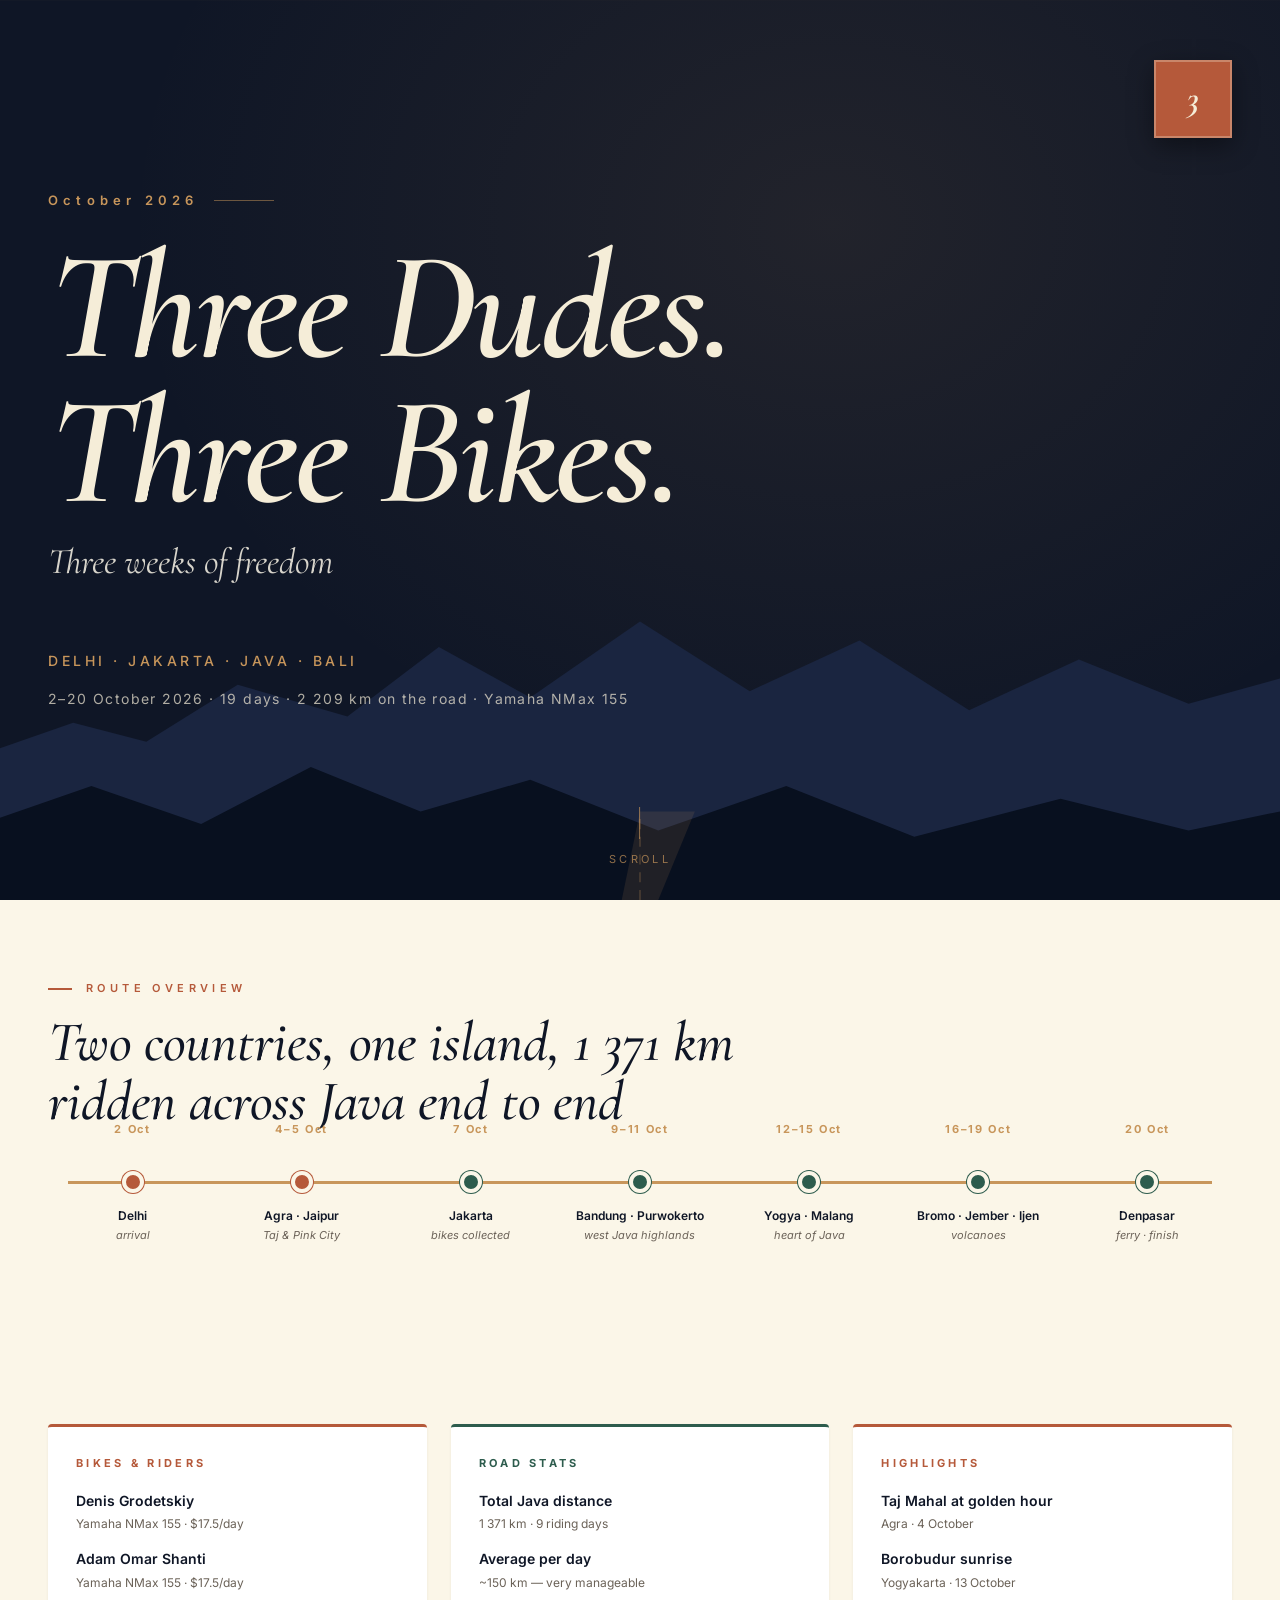
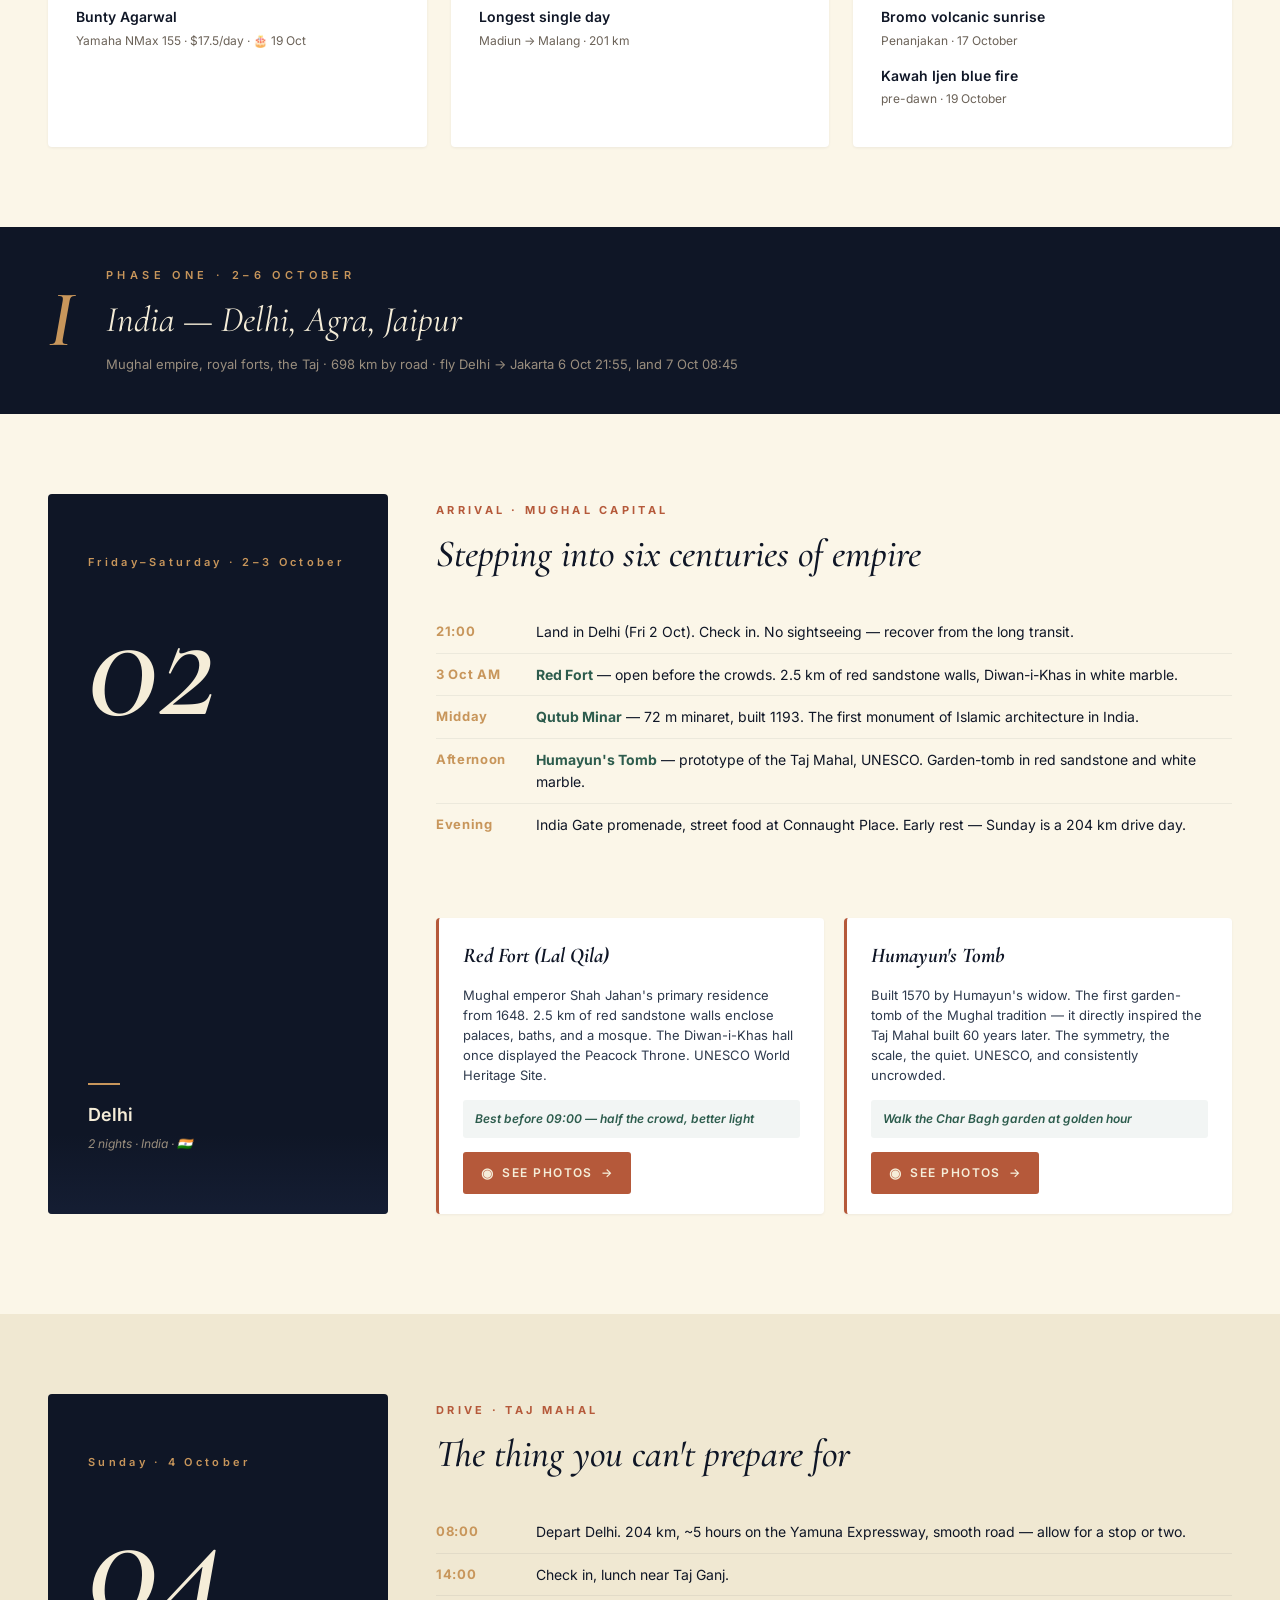
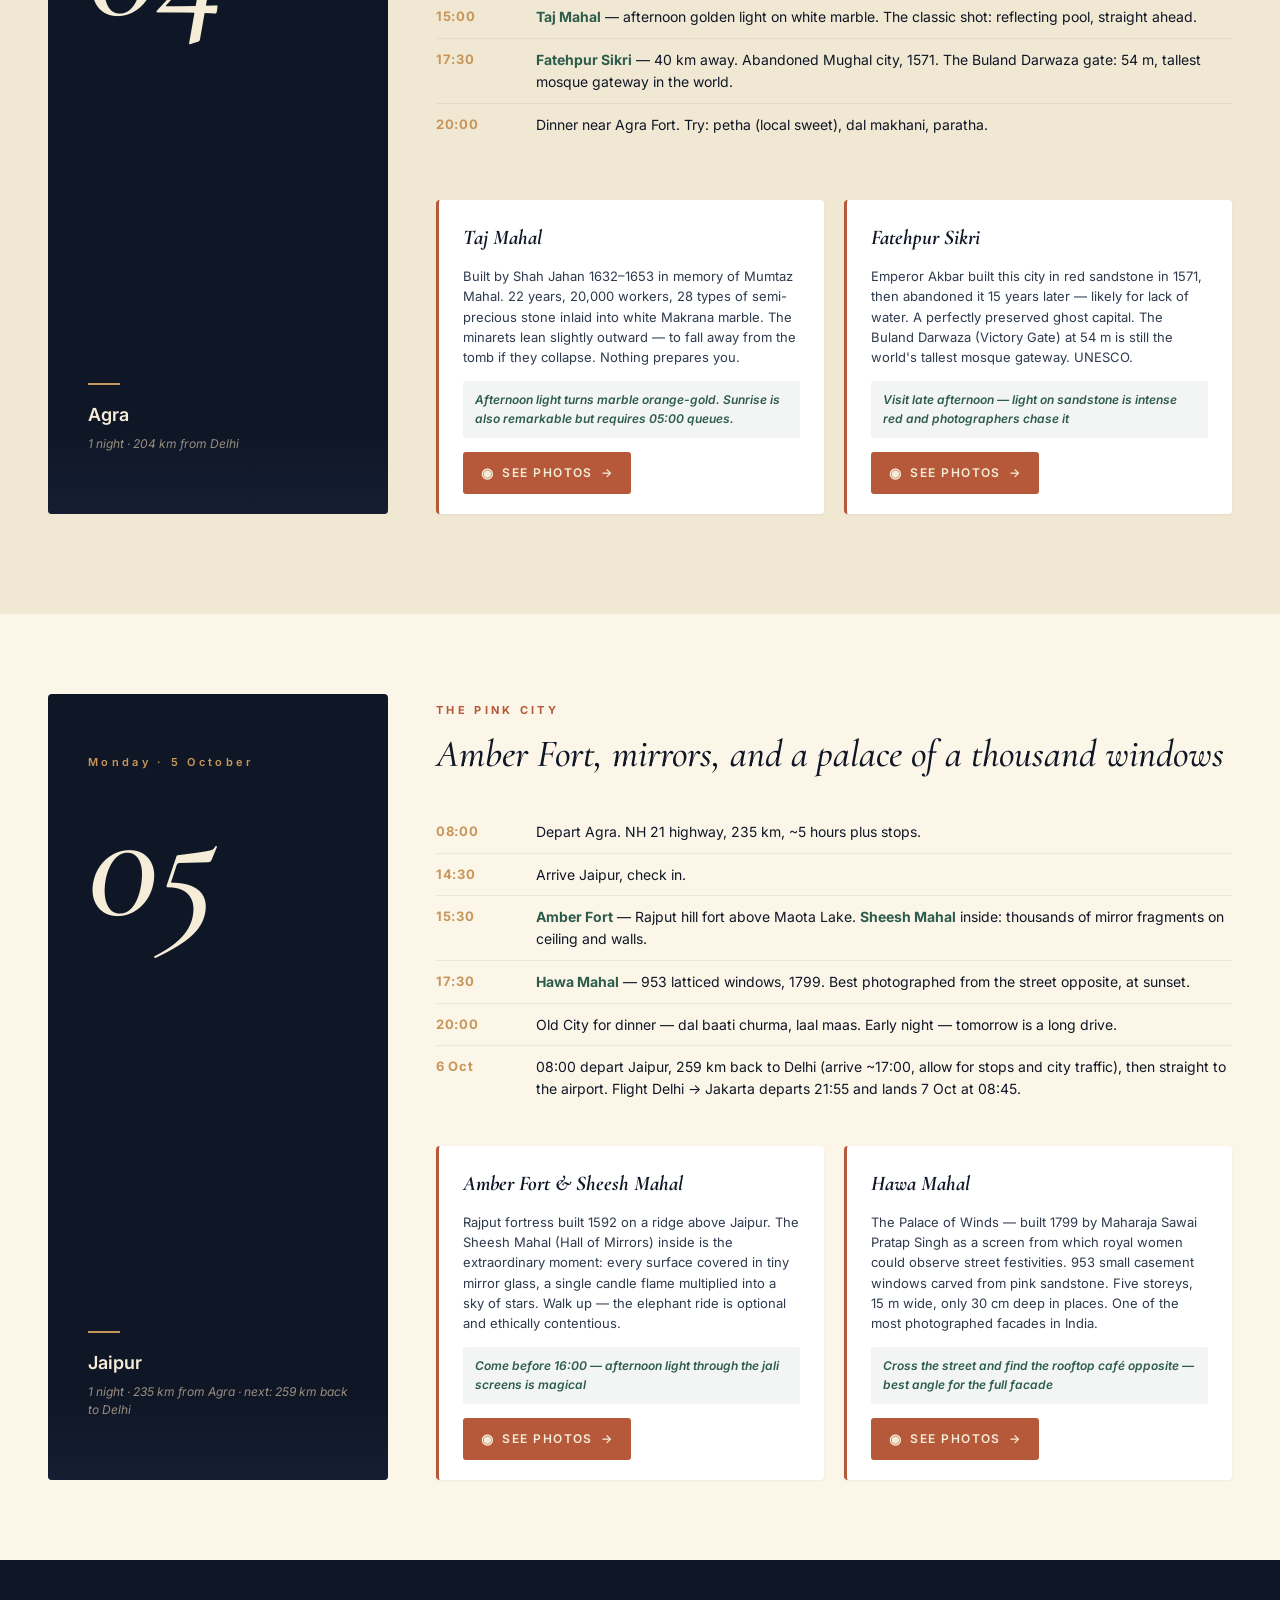
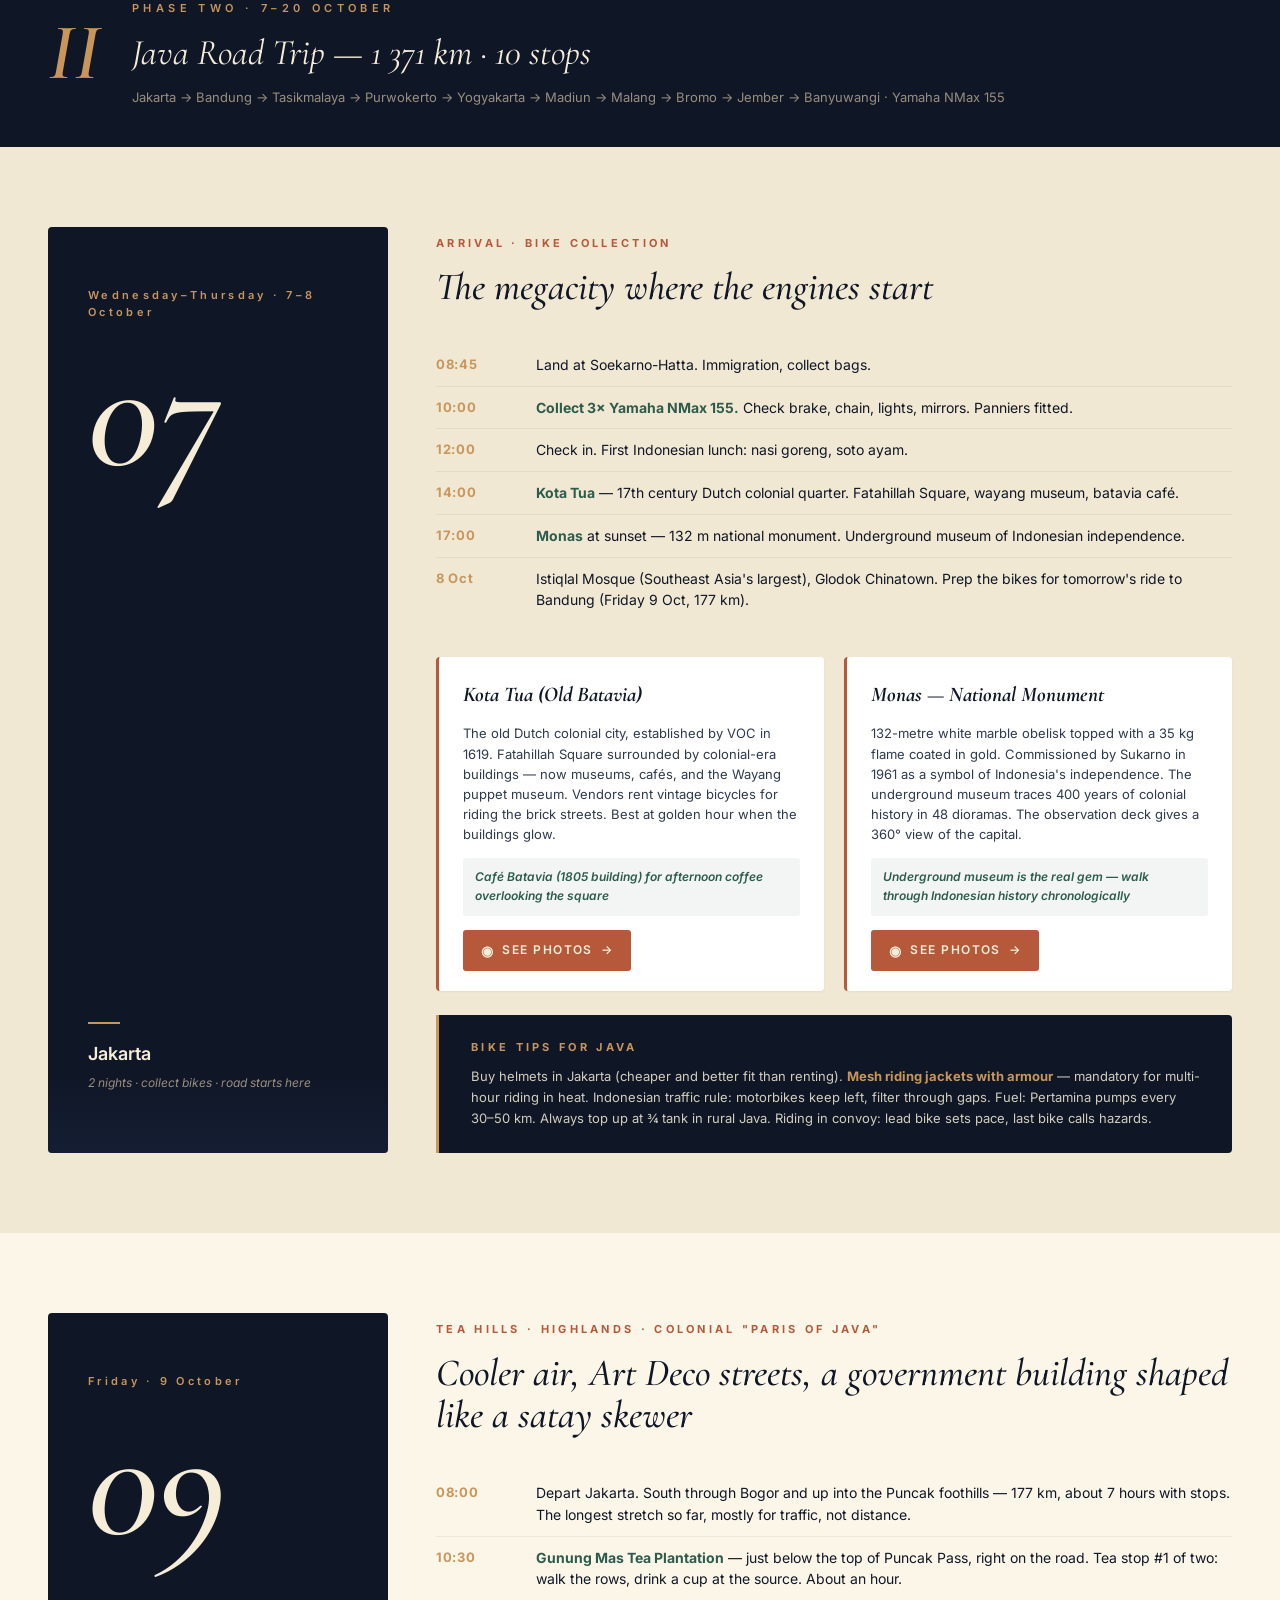
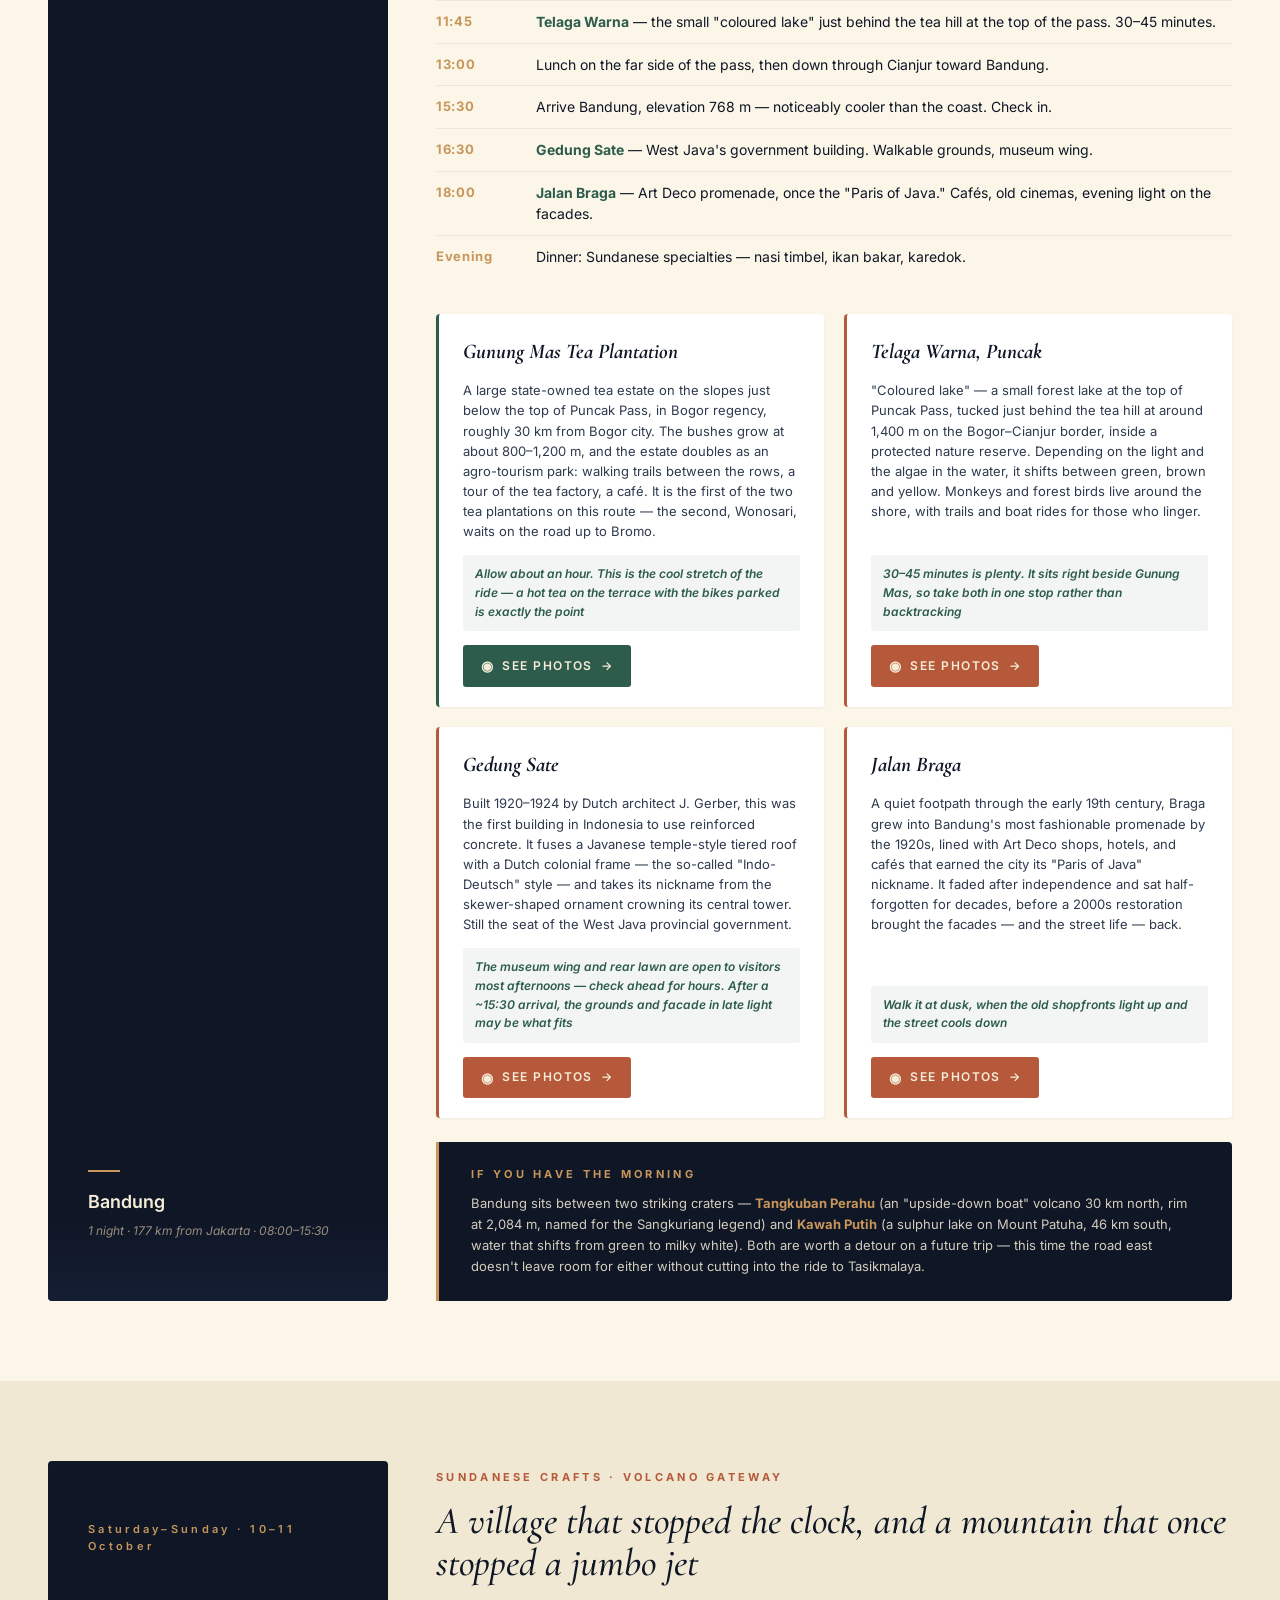
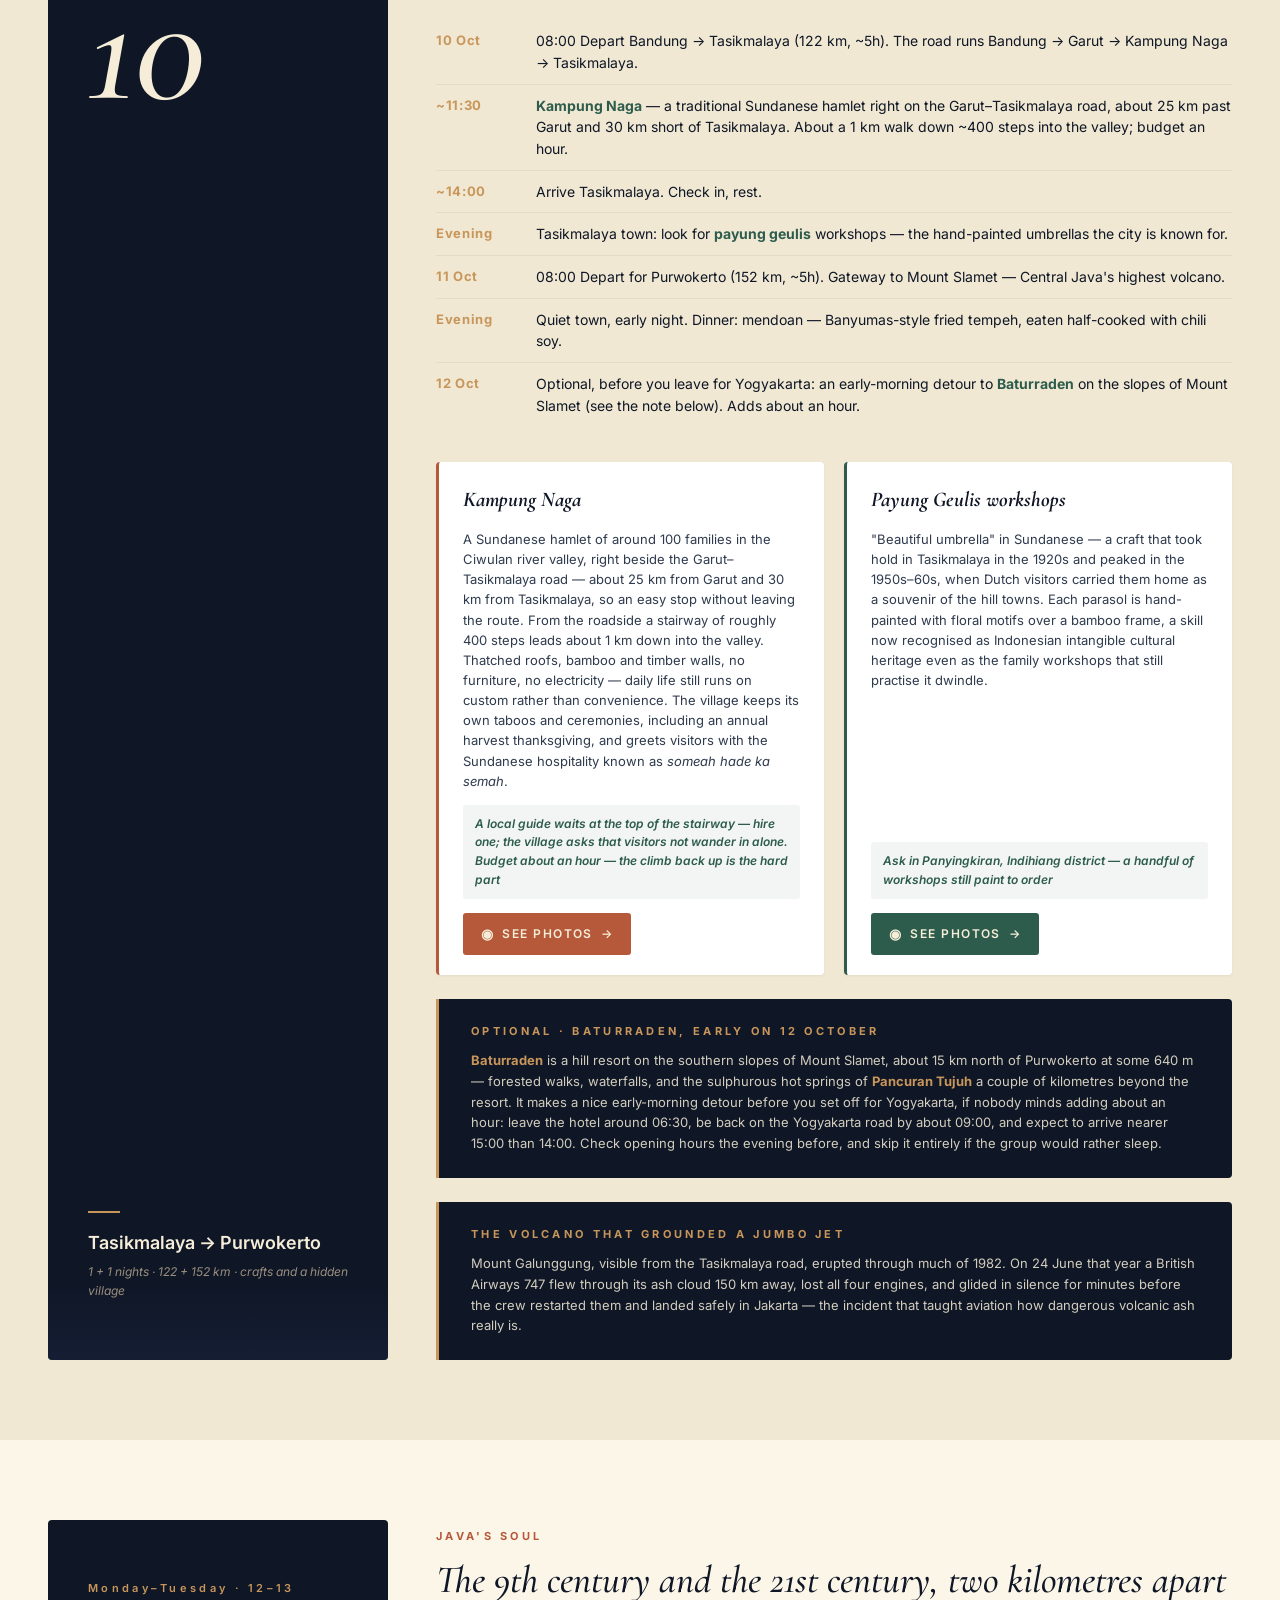
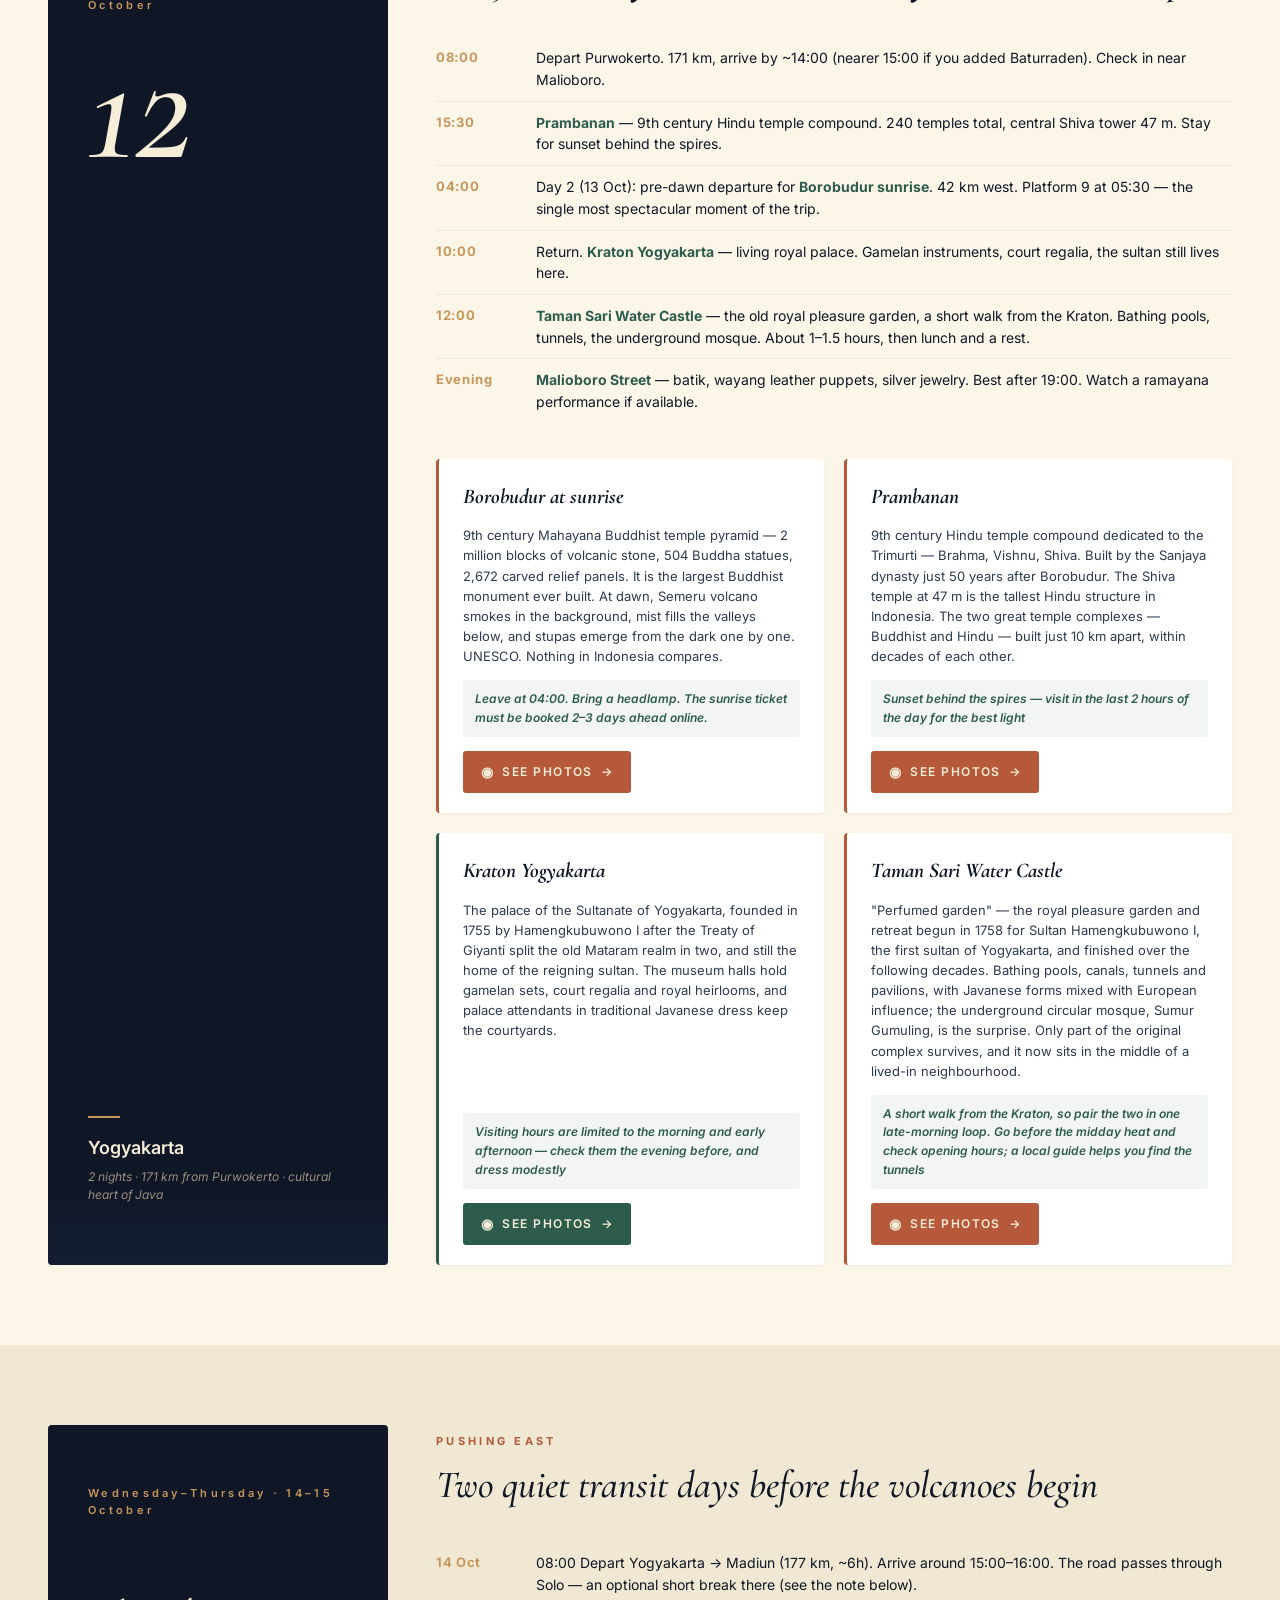
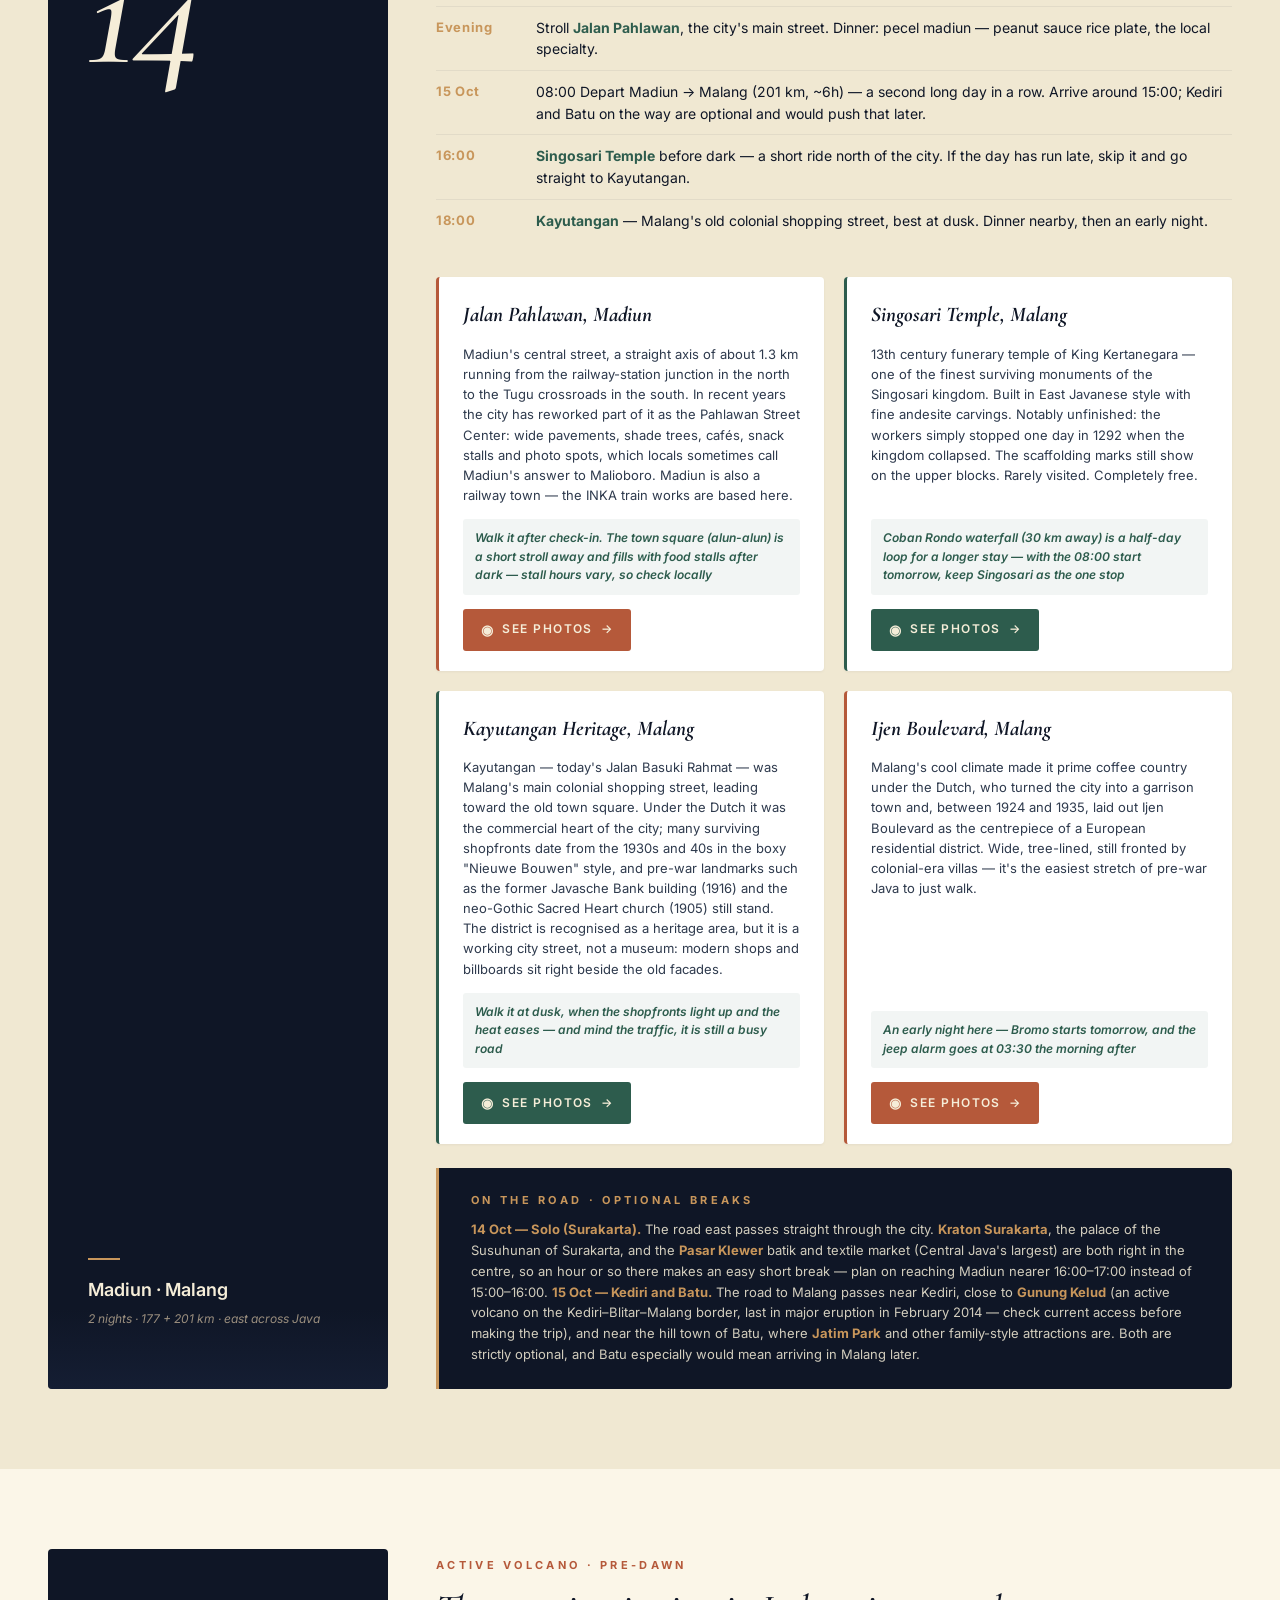
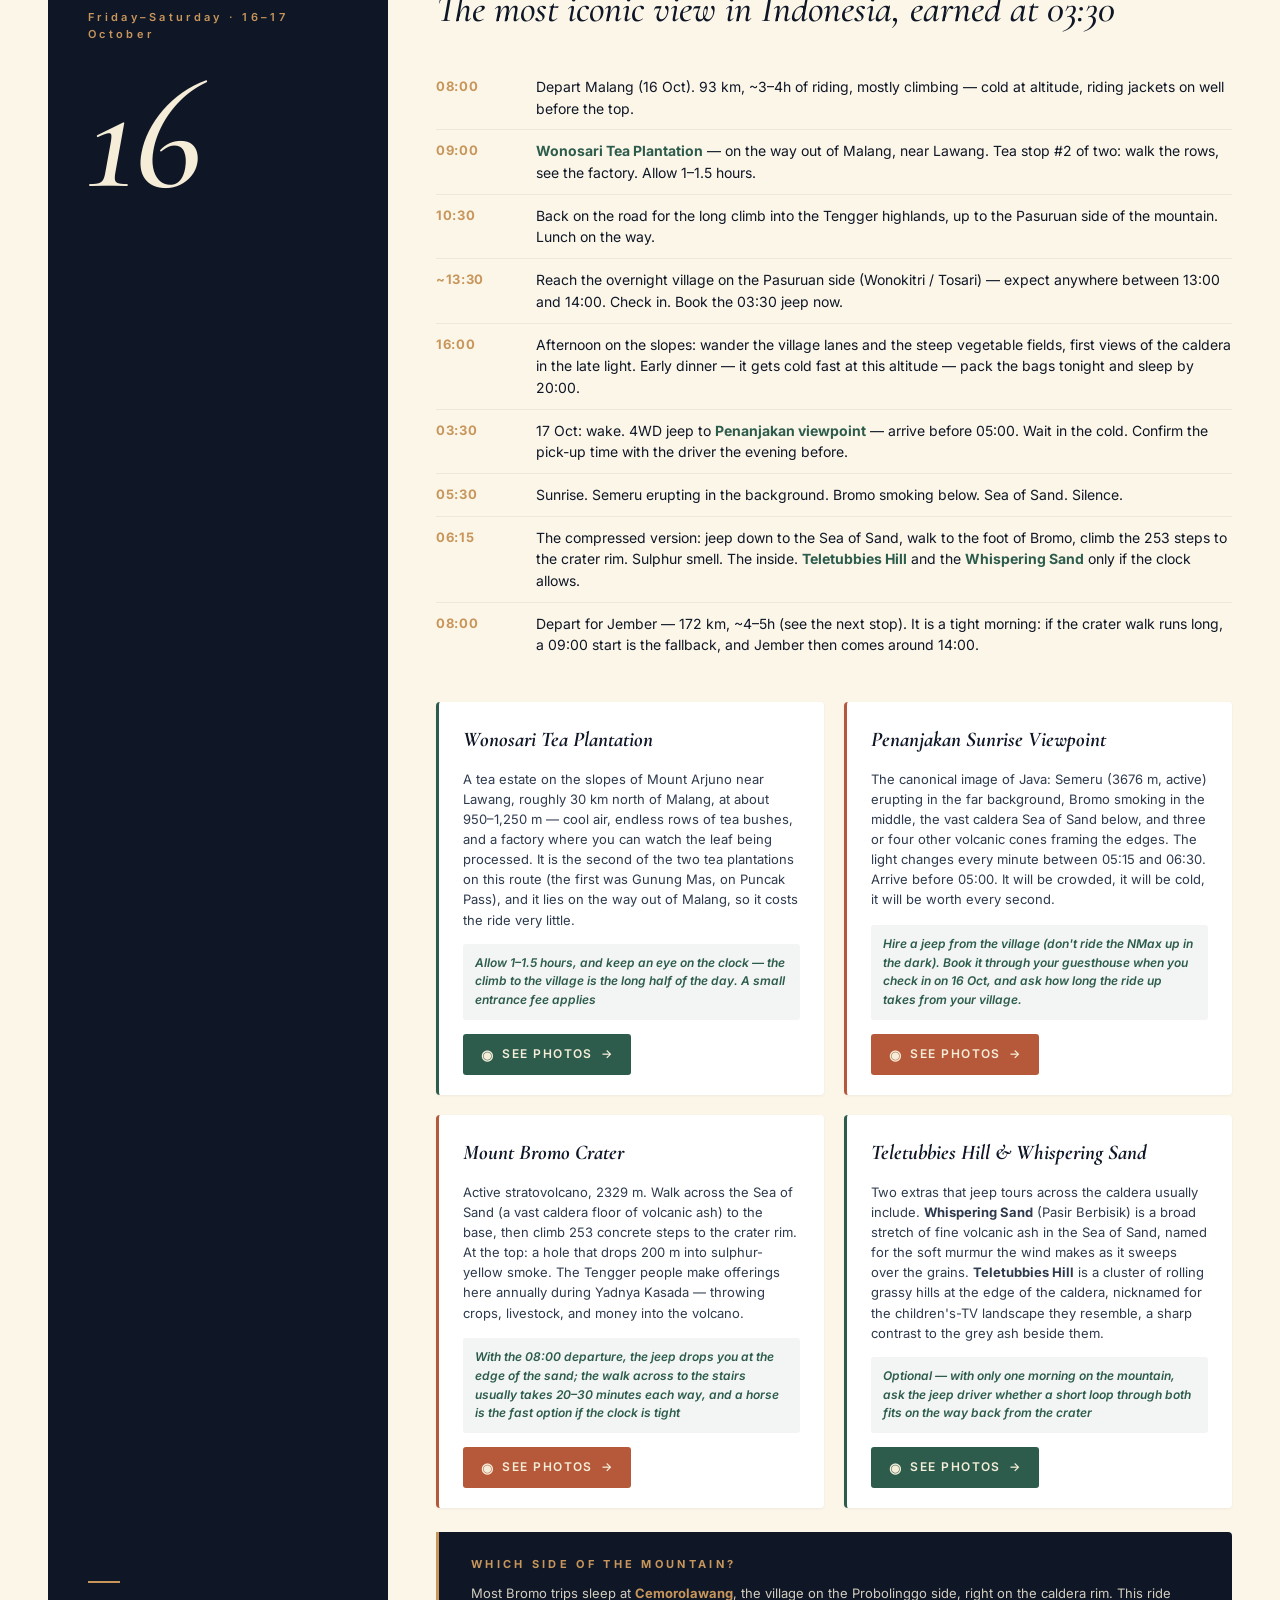
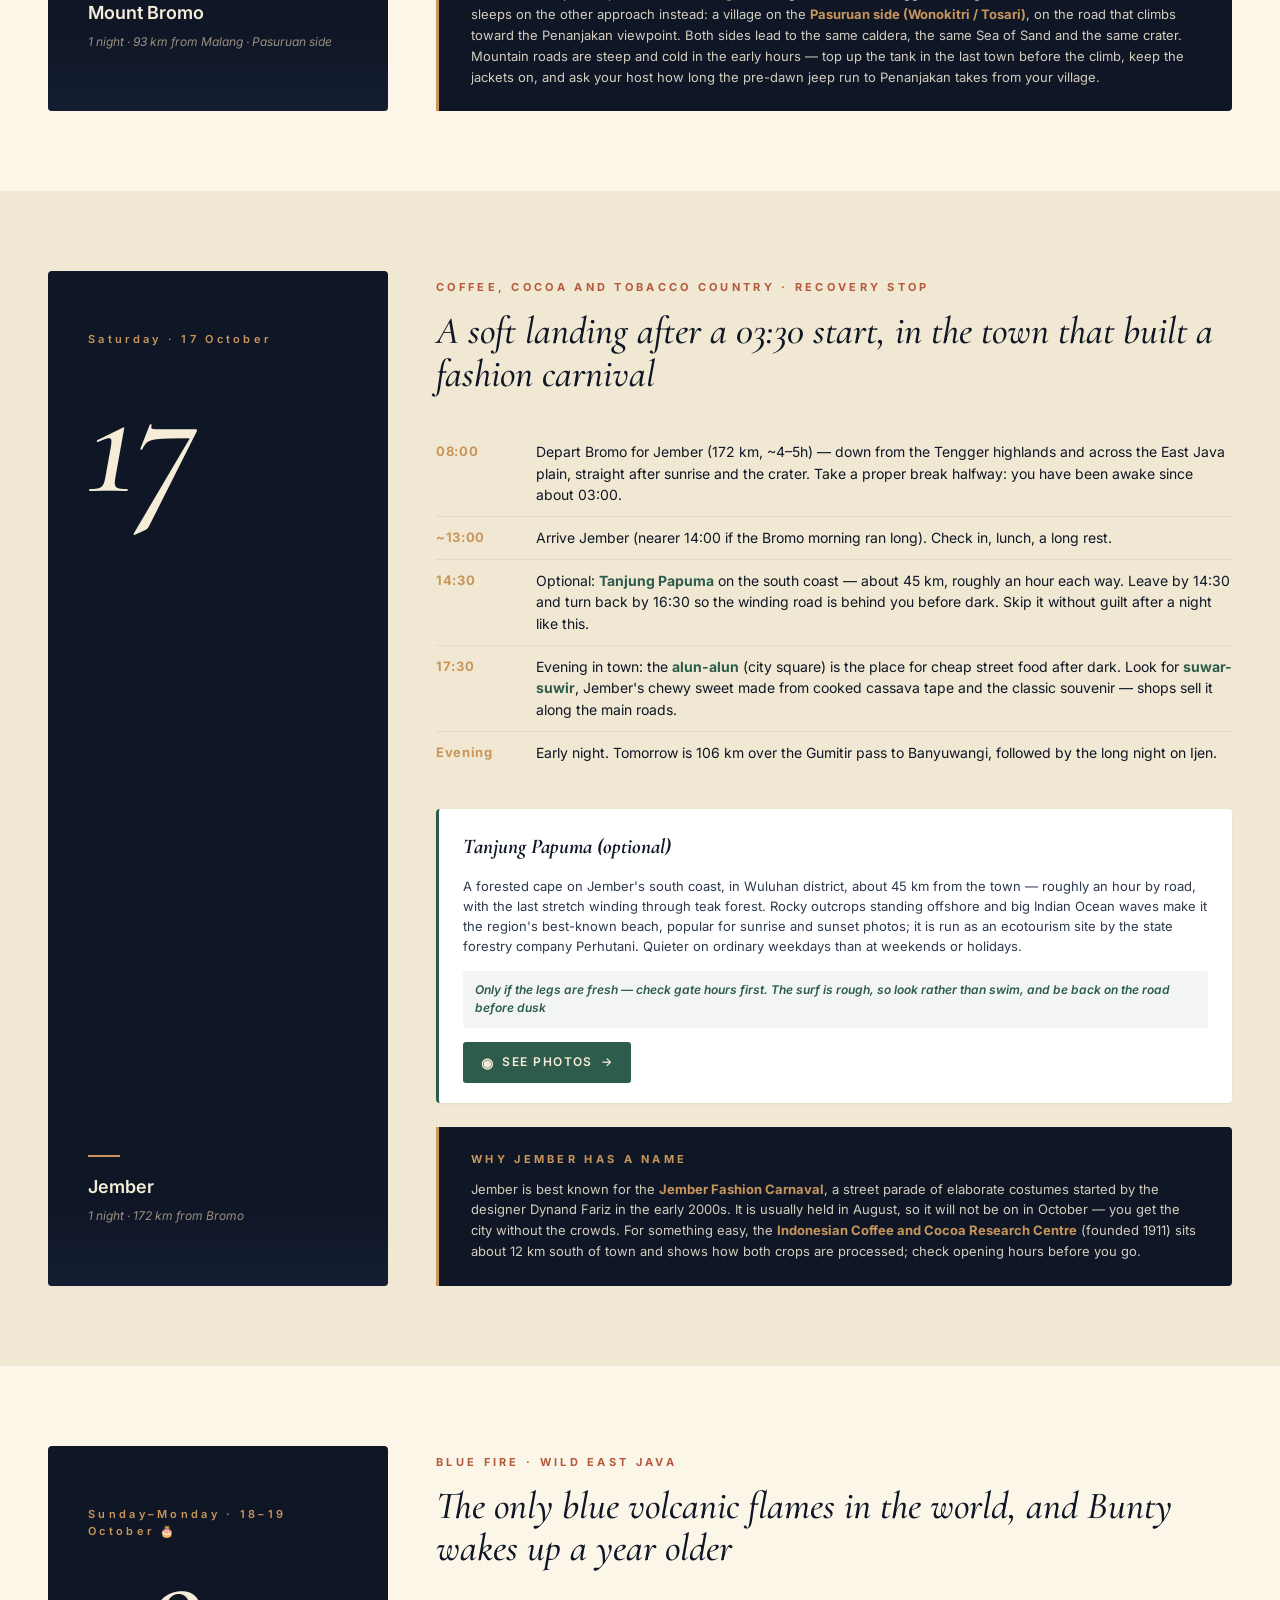
==== commit 63b8ad85: "Add files via upload" ====
--- a/indonesia_roadtrip.html
+++ b/indonesia_roadtrip.html
@@ -21,6 +21,9 @@
 .nav a{color:var(--ivory);text-decoration:none;font-size:12px;font-weight:500;letter-spacing:0.08em;text-transform:uppercase;white-space:nowrap;opacity:0.65;transition:opacity 0.2s,color 0.2s;flex-shrink:0;}
 .nav a:hover,.nav a.active{opacity:1;color:var(--gold);}
 .nav a.brand{color:var(--gold);opacity:1;font-family:'Cormorant Garamond',serif;font-style:italic;font-size:18px;text-transform:none;letter-spacing:0;margin-right:auto;}
+.nav a.nav-photos{color:var(--gold);opacity:1;font-weight:600;border:1px solid var(--gold);border-radius:999px;padding:6px 14px;transition:background 0.2s,color 0.2s;}
+.nav a.nav-photos::after{content:" ↗";}
+.nav a.nav-photos:hover{background:var(--gold);color:var(--ink);}
 
 section{min-height:100vh;padding:80px 0;position:relative;}
 .container{max-width:1300px;margin:0 auto;padding:0 48px;}
@@ -118,7 +121,7 @@
 .note-text b{color:var(--gold);}
 
 /* GEAR */
-.gear{background:var(--paper-warm);}
+.gear{background:var(--paper);}
 .gear .section-eyebrow::before,.gear .section-eyebrow{border-color:var(--jade);}
 .gear .section-eyebrow{color:var(--jade);}
 .gear .section-eyebrow::before{background:var(--jade);}
@@ -133,7 +136,7 @@
 .gear-note{font-size:12.5px;color:var(--slate);line-height:1.5;}
 
 /* HOTELS */
-.hotels{background:var(--paper);}
+.hotels{background:var(--paper-warm);}
 .hotels-block{margin-bottom:44px;}
 .hotels-subtitle{color:var(--lacquer);font-size:11px;font-weight:700;letter-spacing:0.3em;text-transform:uppercase;margin-bottom:16px;display:flex;align-items:center;gap:12px;}
 .hotels-subtitle::before{content:"";width:20px;height:2px;background:var(--lacquer);}
@@ -155,7 +158,11 @@
 .final-seal{position:absolute;top:50%;right:48px;transform:translateY(-50%);width:90px;height:90px;background:var(--lacquer);color:var(--ivory);display:flex;align-items:center;justify-content:center;font-family:'Cormorant Garamond',serif;font-style:italic;font-size:32px;font-weight:700;border:2px solid rgba(245,237,216,0.3);z-index:3;}
 .final-content{position:relative;z-index:2;max-width:1300px;margin:0 auto;padding:0 48px;width:100%;}
 .final-eyebrow{color:var(--gold);font-style:italic;font-family:'Cormorant Garamond',serif;font-size:22px;margin-bottom:18px;}
-.final-quote{font-family:'Cormorant Garamond',serif;font-style:italic;font-weight:500;font-size:clamp(32px,4.5vw,52px);line-height:1.1;color:var(--ivory);margin-bottom:60px;max-width:880px;}
+.final-quote{font-family:'Cormorant Garamond',serif;font-style:italic;font-weight:500;font-size:clamp(32px,4.5vw,52px);line-height:1.1;color:var(--ivory);margin-bottom:36px;max-width:880px;}
+.final-photos{display:flex;width:fit-content;align-items:center;gap:10px;padding:14px 28px;border:1.5px solid var(--gold);border-radius:999px;color:var(--gold);text-decoration:none;font-size:13px;font-weight:600;letter-spacing:0.2em;text-transform:uppercase;margin-bottom:48px;transition:background 0.2s,color 0.2s;}
+.final-photos::after{content:"→";font-size:16px;transition:transform 0.2s;}
+.final-photos:hover{background:var(--gold);color:var(--ink);}
+.final-photos:hover::after{transform:translateX(4px);}
 .final-bye{color:var(--gold);font-size:13px;font-weight:600;letter-spacing:0.3em;text-transform:uppercase;}
 
 /* RESPONSIVE */
@@ -175,6 +182,7 @@
   .final-seal{right:24px;width:60px;height:60px;font-size:22px;}
   .phase-div .container{flex-direction:column;gap:12px;}
   .phase-num{font-size:52px;}
+  .final-photos{font-size:12px;letter-spacing:0.12em;padding:12px 22px;}
 }
 </style>
 </head>
@@ -193,10 +201,12 @@
     <a href="#d09">Bandung</a>
     <a href="#d12">Yogyakarta</a>
     <a href="#d16">Bromo</a>
+    <a href="#d17">Jember</a>
     <a href="#d18">Ijen</a>
     <a href="#bali">Bali</a>
     <a href="#gear">Gear</a>
     <a href="#hotels">Hotels</a>
+    <a href="https://photos.app.goo.gl/Coris9MN73NwQEiH7" class="nav-photos" target="_blank" rel="noopener">Photos</a>
   </div>
 </nav>
 
@@ -217,7 +227,7 @@
     <h1>Three Dudes.<br>Three Bikes.</h1>
     <h2>Three weeks of freedom</h2>
     <div class="cover-route">Delhi · Jakarta · Java · Bali</div>
-    <div class="cover-meta">2–20 October 2026 · 19 days · 2 112 km on the road · Yamaha NMax 155</div>
+    <div class="cover-meta">2–20 October 2026 · 19 days · 2 209 km on the road · Yamaha NMax 155</div>
   </div>
   <div class="scroll-hint">Scroll</div>
 </section>
@@ -226,7 +236,7 @@
 <section class="overview" id="overview">
   <div class="container">
     <div class="section-eyebrow">Route overview</div>
-    <h2 class="section-title">Two countries, one island, 1 213 km<br>ridden across Java end to end</h2>
+    <h2 class="section-title">Two countries, one island, 1 371 km<br>ridden across Java end to end</h2>
 
     <div class="timeline">
       <div class="timeline-bar"></div>
@@ -264,7 +274,7 @@
         <div class="stop">
           <div class="stop-date above">16–19 Oct</div>
           <div class="stop-dot jade"></div>
-          <div class="stop-place">Bromo · Ijen</div>
+          <div class="stop-place">Bromo · Jember · Ijen</div>
           <div class="stop-sub">volcanoes</div>
         </div>
         <div class="stop">
@@ -285,15 +295,15 @@
       </div>
       <div class="ovw-card jade">
         <div class="ovw-card-title">Road stats</div>
-        <div class="ovw-line"><div class="ovw-line-label">Total Java distance</div><div class="ovw-line-val">1 213 km · 14 riding days</div></div>
+        <div class="ovw-line"><div class="ovw-line-label">Total Java distance</div><div class="ovw-line-val">1 371 km · 9 riding days</div></div>
         <div class="ovw-line"><div class="ovw-line-label">Average per day</div><div class="ovw-line-val">~150 km — very manageable</div></div>
-        <div class="ovw-line"><div class="ovw-line-label">Longest single day</div><div class="ovw-line-val">Bromo → Banyuwangi · 229 km</div></div>
+        <div class="ovw-line"><div class="ovw-line-label">Longest single day</div><div class="ovw-line-val">Madiun → Malang · 201 km</div></div>
       </div>
       <div class="ovw-card">
         <div class="ovw-card-title">Highlights</div>
         <div class="ovw-line"><div class="ovw-line-label">Taj Mahal at golden hour</div><div class="ovw-line-val">Agra · 4 October</div></div>
         <div class="ovw-line"><div class="ovw-line-label">Borobudur sunrise</div><div class="ovw-line-val">Yogyakarta · 13 October</div></div>
-        <div class="ovw-line"><div class="ovw-line-label">Bromo volcanic sunrise</div><div class="ovw-line-val">Cemorolawang · 17 October</div></div>
+        <div class="ovw-line"><div class="ovw-line-label">Bromo volcanic sunrise</div><div class="ovw-line-val">Penanjakan · 17 October</div></div>
         <div class="ovw-line"><div class="ovw-line-label">Kawah Ijen blue fire</div><div class="ovw-line-val">pre-dawn · 19 October</div></div>
       </div>
     </div>
@@ -307,7 +317,7 @@
     <div class="phase-info">
       <div class="phase-label">Phase one · 2–6 October</div>
       <div class="phase-title">India — Delhi, Agra, Jaipur</div>
-      <div class="phase-sub">Mughal empire, royal forts, the Taj · 758 km by road · fly Delhi → Jakarta 6 Oct 21:55, land 7 Oct 08:45</div>
+      <div class="phase-sub">Mughal empire, royal forts, the Taj · 698 km by road · fly Delhi → Jakarta 6 Oct 21:55, land 7 Oct 08:45</div>
     </div>
   </div>
 </section>
@@ -334,7 +344,7 @@
           <div class="sch-row"><div class="sch-time">3 Oct AM</div><div class="sch-act"><b>Red Fort</b> — open before the crowds. 2.5 km of red sandstone walls, Diwan-i-Khas in white marble.</div></div>
           <div class="sch-row"><div class="sch-time">Midday</div><div class="sch-act"><b>Qutub Minar</b> — 72 m minaret, built 1193. The first monument of Islamic architecture in India.</div></div>
           <div class="sch-row"><div class="sch-time">Afternoon</div><div class="sch-act"><b>Humayun's Tomb</b> — prototype of the Taj Mahal, UNESCO. Garden-tomb in red sandstone and white marble.</div></div>
-          <div class="sch-row"><div class="sch-time">Evening</div><div class="sch-act">India Gate promenade, street food at Connaught Place. Early rest — Sunday is a 232 km drive day.</div></div>
+          <div class="sch-row"><div class="sch-time">Evening</div><div class="sch-act">India Gate promenade, street food at Connaught Place. Early rest — Sunday is a 204 km drive day.</div></div>
         </div>
         <div class="places">
           <article class="place">
@@ -366,14 +376,14 @@
         </div>
         <div>
           <div class="day-aside-where">Agra</div>
-          <div class="day-aside-sub">1 night · 232 km from Delhi</div>
+          <div class="day-aside-sub">1 night · 204 km from Delhi</div>
         </div>
       </aside>
       <div class="day-main">
         <div class="day-main-eyebrow">Drive · Taj Mahal</div>
         <h3 class="day-main-title">The thing you can't prepare for</h3>
         <div class="schedule">
-          <div class="sch-row"><div class="sch-time">08:00</div><div class="sch-act">Depart Delhi. 232 km, ~5 hours on the Yamuna Expressway, smooth road — allow for a stop or two.</div></div>
+          <div class="sch-row"><div class="sch-time">08:00</div><div class="sch-act">Depart Delhi. 204 km, ~5 hours on the Yamuna Expressway, smooth road — allow for a stop or two.</div></div>
           <div class="sch-row"><div class="sch-time">14:00</div><div class="sch-act">Check in, lunch near Taj Ganj.</div></div>
           <div class="sch-row"><div class="sch-time">15:00</div><div class="sch-act"><b>Taj Mahal</b> — afternoon golden light on white marble. The classic shot: reflecting pool, straight ahead.</div></div>
           <div class="sch-row"><div class="sch-time">17:30</div><div class="sch-act"><b>Fatehpur Sikri</b> — 40 km away. Abandoned Mughal city, 1571. The Buland Darwaza gate: 54 m, tallest mosque gateway in the world.</div></div>
@@ -409,19 +419,19 @@
         </div>
         <div>
           <div class="day-aside-where">Jaipur</div>
-          <div class="day-aside-sub">1 night · 239 km from Agra · next: 287 km back to Delhi</div>
+          <div class="day-aside-sub">1 night · 235 km from Agra · next: 259 km back to Delhi</div>
         </div>
       </aside>
       <div class="day-main">
         <div class="day-main-eyebrow">The Pink City</div>
         <h3 class="day-main-title">Amber Fort, mirrors, and a palace of a thousand windows</h3>
         <div class="schedule">
-          <div class="sch-row"><div class="sch-time">08:00</div><div class="sch-act">Depart Agra. NH 21 highway, 239 km, ~5 hours plus stops.</div></div>
+          <div class="sch-row"><div class="sch-time">08:00</div><div class="sch-act">Depart Agra. NH 21 highway, 235 km, ~5 hours plus stops.</div></div>
           <div class="sch-row"><div class="sch-time">14:30</div><div class="sch-act">Arrive Jaipur, check in.</div></div>
           <div class="sch-row"><div class="sch-time">15:30</div><div class="sch-act"><b>Amber Fort</b> — Rajput hill fort above Maota Lake. <b>Sheesh Mahal</b> inside: thousands of mirror fragments on ceiling and walls.</div></div>
           <div class="sch-row"><div class="sch-time">17:30</div><div class="sch-act"><b>Hawa Mahal</b> — 953 latticed windows, 1799. Best photographed from the street opposite, at sunset.</div></div>
           <div class="sch-row"><div class="sch-time">20:00</div><div class="sch-act">Old City for dinner — dal baati churma, laal maas. Early night — tomorrow is a long drive.</div></div>
-          <div class="sch-row"><div class="sch-time">6 Oct</div><div class="sch-act">08:00 depart Jaipur, 287 km back to Delhi (arrive ~17:00, allow for stops and city traffic), then straight to the airport. Flight Delhi → Jakarta departs 21:55 and lands 7 Oct at 08:45.</div></div>
+          <div class="sch-row"><div class="sch-time">6 Oct</div><div class="sch-act">08:00 depart Jaipur, 259 km back to Delhi (arrive ~17:00, allow for stops and city traffic), then straight to the airport. Flight Delhi → Jakarta departs 21:55 and lands 7 Oct at 08:45.</div></div>
         </div>
         <div class="places">
           <article class="place">
@@ -448,8 +458,8 @@
     <div class="phase-num">II</div>
     <div class="phase-info">
       <div class="phase-label">Phase two · 7–20 October</div>
-      <div class="phase-title">Java Road Trip — 1 213 km · 9 stops</div>
-      <div class="phase-sub">Jakarta → Bandung → Tasikmalaya → Purwokerto → Yogyakarta → Madiun → Malang → Bromo → Banyuwangi · Yamaha NMax 155</div>
+      <div class="phase-title">Java Road Trip — 1 371 km · 10 stops</div>
+      <div class="phase-sub">Jakarta → Bandung → Tasikmalaya → Purwokerto → Yogyakarta → Madiun → Malang → Bromo → Jember → Banyuwangi · Yamaha NMax 155</div>
     </div>
   </div>
 </section>
@@ -477,7 +487,7 @@
           <div class="sch-row"><div class="sch-time">12:00</div><div class="sch-act">Check in. First Indonesian lunch: nasi goreng, soto ayam.</div></div>
           <div class="sch-row"><div class="sch-time">14:00</div><div class="sch-act"><b>Kota Tua</b> — 17th century Dutch colonial quarter. Fatahillah Square, wayang museum, batavia café.</div></div>
           <div class="sch-row"><div class="sch-time">17:00</div><div class="sch-act"><b>Monas</b> at sunset — 132 m national monument. Underground museum of Indonesian independence.</div></div>
-          <div class="sch-row"><div class="sch-time">8 Oct</div><div class="sch-act">Istiqlal Mosque (Southeast Asia's largest), Glodok Chinatown. Prep the bikes for tomorrow's ride to Bandung (Friday 9 Oct, 165 km).</div></div>
+          <div class="sch-row"><div class="sch-time">8 Oct</div><div class="sch-act">Istiqlal Mosque (Southeast Asia's largest), Glodok Chinatown. Prep the bikes for tomorrow's ride to Bandung (Friday 9 Oct, 177 km).</div></div>
         </div>
         <div class="places">
           <article class="place">
@@ -513,14 +523,14 @@
         </div>
         <div>
           <div class="day-aside-where">Bandung</div>
-          <div class="day-aside-sub">1 night · 165 km from Jakarta · 08:00–15:30</div>
+          <div class="day-aside-sub">1 night · 177 km from Jakarta · 08:00–15:30</div>
         </div>
       </aside>
       <div class="day-main">
         <div class="day-main-eyebrow">Tea hills · Highlands · Colonial "Paris of Java"</div>
         <h3 class="day-main-title">Cooler air, Art Deco streets, a government building shaped like a satay skewer</h3>
         <div class="schedule">
-          <div class="sch-row"><div class="sch-time">08:00</div><div class="sch-act">Depart Jakarta. South through Bogor and up into the Puncak foothills — 165 km, about 7 hours with stops. The longest stretch so far, mostly for traffic, not distance.</div></div>
+          <div class="sch-row"><div class="sch-time">08:00</div><div class="sch-act">Depart Jakarta. South through Bogor and up into the Puncak foothills — 177 km, about 7 hours with stops. The longest stretch so far, mostly for traffic, not distance.</div></div>
           <div class="sch-row"><div class="sch-time">10:30</div><div class="sch-act"><b>Gunung Mas Tea Plantation</b> — just below the top of Puncak Pass, right on the road. Tea stop #1 of two: walk the rows, drink a cup at the source. About an hour.</div></div>
           <div class="sch-row"><div class="sch-time">11:45</div><div class="sch-act"><b>Telaga Warna</b> — the small "coloured lake" just behind the tea hill at the top of the pass. 30–45 minutes.</div></div>
           <div class="sch-row"><div class="sch-time">13:00</div><div class="sch-act">Lunch on the far side of the pass, then down through Cianjur toward Bandung.</div></div>
@@ -575,18 +585,18 @@
         </div>
         <div>
           <div class="day-aside-where">Tasikmalaya → Purwokerto</div>
-          <div class="day-aside-sub">1 + 1 nights · 110 + 144 km · crafts and a hidden village</div>
+          <div class="day-aside-sub">1 + 1 nights · 122 + 152 km · crafts and a hidden village</div>
         </div>
       </aside>
       <div class="day-main">
         <div class="day-main-eyebrow">Sundanese crafts · Volcano gateway</div>
         <h3 class="day-main-title">A village that stopped the clock, and a mountain that once stopped a jumbo jet</h3>
         <div class="schedule">
-          <div class="sch-row"><div class="sch-time">10 Oct</div><div class="sch-act">08:00 Depart Bandung → Tasikmalaya (110 km, ~5h). The road runs Bandung → Garut → Kampung Naga → Tasikmalaya.</div></div>
+          <div class="sch-row"><div class="sch-time">10 Oct</div><div class="sch-act">08:00 Depart Bandung → Tasikmalaya (122 km, ~5h). The road runs Bandung → Garut → Kampung Naga → Tasikmalaya.</div></div>
           <div class="sch-row"><div class="sch-time">~11:30</div><div class="sch-act"><b>Kampung Naga</b> — a traditional Sundanese hamlet right on the Garut–Tasikmalaya road, about 25 km past Garut and 30 km short of Tasikmalaya. About a 1 km walk down ~400 steps into the valley; budget an hour.</div></div>
           <div class="sch-row"><div class="sch-time">~14:00</div><div class="sch-act">Arrive Tasikmalaya. Check in, rest.</div></div>
           <div class="sch-row"><div class="sch-time">Evening</div><div class="sch-act">Tasikmalaya town: look for <b>payung geulis</b> workshops — the hand-painted umbrellas the city is known for.</div></div>
-          <div class="sch-row"><div class="sch-time">11 Oct</div><div class="sch-act">08:00 Depart for Purwokerto (144 km, ~5h). Gateway to Mount Slamet — Central Java's highest volcano.</div></div>
+          <div class="sch-row"><div class="sch-time">11 Oct</div><div class="sch-act">08:00 Depart for Purwokerto (152 km, ~5h). Gateway to Mount Slamet — Central Java's highest volcano.</div></div>
           <div class="sch-row"><div class="sch-time">Evening</div><div class="sch-act">Quiet town, early night. Dinner: mendoan — Banyumas-style fried tempeh, eaten half-cooked with chili soy.</div></div>
           <div class="sch-row"><div class="sch-time">12 Oct</div><div class="sch-act">Optional, before you leave for Yogyakarta: an early-morning detour to <b>Baturraden</b> on the slopes of Mount Slamet (see the note below). Adds about an hour.</div></div>
         </div>
@@ -628,14 +638,14 @@
         </div>
         <div>
           <div class="day-aside-where">Yogyakarta</div>
-          <div class="day-aside-sub">2 nights · 165 km from Purwokerto · cultural heart of Java</div>
+          <div class="day-aside-sub">2 nights · 171 km from Purwokerto · cultural heart of Java</div>
         </div>
       </aside>
       <div class="day-main">
         <div class="day-main-eyebrow">Java's soul</div>
         <h3 class="day-main-title">The 9th century and the 21st century, two kilometres apart</h3>
         <div class="schedule">
-          <div class="sch-row"><div class="sch-time">08:00</div><div class="sch-act">Depart Purwokerto. 165 km, arrive by ~14:00 (nearer 15:00 if you added Baturraden). Check in near Malioboro.</div></div>
+          <div class="sch-row"><div class="sch-time">08:00</div><div class="sch-act">Depart Purwokerto. 171 km, arrive by ~14:00 (nearer 15:00 if you added Baturraden). Check in near Malioboro.</div></div>
           <div class="sch-row"><div class="sch-time">15:30</div><div class="sch-act"><b>Prambanan</b> — 9th century Hindu temple compound. 240 temples total, central Shiva tower 47 m. Stay for sunset behind the spires.</div></div>
           <div class="sch-row"><div class="sch-time">04:00</div><div class="sch-act">Day 2 (13 Oct): pre-dawn departure for <b>Borobudur sunrise</b>. 42 km west. Platform 9 at 05:30 — the single most spectacular moment of the trip.</div></div>
           <div class="sch-row"><div class="sch-time">10:00</div><div class="sch-act">Return. <b>Kraton Yogyakarta</b> — living royal palace. Gamelan instruments, court regalia, the sultan still lives here.</div></div>
@@ -684,25 +694,38 @@
         </div>
         <div>
           <div class="day-aside-where">Madiun · Malang</div>
-          <div class="day-aside-sub">2 nights · 120 + 169 km · east across Java</div>
+          <div class="day-aside-sub">2 nights · 177 + 201 km · east across Java</div>
         </div>
       </aside>
       <div class="day-main">
         <div class="day-main-eyebrow">Pushing east</div>
         <h3 class="day-main-title">Two quiet transit days before the volcanoes begin</h3>
         <div class="schedule">
-          <div class="sch-row"><div class="sch-time">14 Oct</div><div class="sch-act">08:00 Depart Yogyakarta → Madiun (120 km, ~6h). Arrive by 14:00. Quiet city, easy evening. The road passes through Solo — an optional short break there (see the note below).</div></div>
-          <div class="sch-row"><div class="sch-time">Evening</div><div class="sch-act">Dinner: pecel madiun — peanut sauce rice plate, the local specialty.</div></div>
-          <div class="sch-row"><div class="sch-time">15 Oct</div><div class="sch-act">08:00 Depart Madiun → Malang (169 km, ~6h) — the longest riding day so far. Arrive by 14:00; Kediri and Batu on the way are optional and would push that later.</div></div>
-          <div class="sch-row"><div class="sch-time">Afternoon</div><div class="sch-act"><b>Singosari Temple</b> before dark — a short ride north of the city.</div></div>
+          <div class="sch-row"><div class="sch-time">14 Oct</div><div class="sch-act">08:00 Depart Yogyakarta → Madiun (177 km, ~6h). Arrive around 15:00–16:00. The road passes through Solo — an optional short break there (see the note below).</div></div>
+          <div class="sch-row"><div class="sch-time">Evening</div><div class="sch-act">Stroll <b>Jalan Pahlawan</b>, the city's main street. Dinner: pecel madiun — peanut sauce rice plate, the local specialty.</div></div>
+          <div class="sch-row"><div class="sch-time">15 Oct</div><div class="sch-act">08:00 Depart Madiun → Malang (201 km, ~6h) — a second long day in a row. Arrive around 15:00; Kediri and Batu on the way are optional and would push that later.</div></div>
+          <div class="sch-row"><div class="sch-time">16:00</div><div class="sch-act"><b>Singosari Temple</b> before dark — a short ride north of the city. If the day has run late, skip it and go straight to Kayutangan.</div></div>
+          <div class="sch-row"><div class="sch-time">18:00</div><div class="sch-act"><b>Kayutangan</b> — Malang's old colonial shopping street, best at dusk. Dinner nearby, then an early night.</div></div>
         </div>
         <div class="places">
+          <article class="place">
+            <h4 class="place-name">Jalan Pahlawan, Madiun</h4>
+            <p class="place-desc">Madiun's central street, a straight axis of about 1.3 km running from the railway-station junction in the north to the Tugu crossroads in the south. In recent years the city has reworked part of it as the Pahlawan Street Center: wide pavements, shade trees, cafés, snack stalls and photo spots, which locals sometimes call Madiun's answer to Malioboro. Madiun is also a railway town — the INKA train works are based here.</p>
+            <div class="place-tip">Walk it after check-in. The town square (alun-alun) is a short stroll away and fills with food stalls after dark — stall hours vary, so check locally</div>
+            <a class="photo-btn" href="https://www.google.com/search?q=Jalan+Pahlawan+Madiun+Pahlawan+Street+Center&tbm=isch" target="_blank" rel="noopener">See photos</a>
+          </article>
           <article class="place jade">
             <h4 class="place-name">Singosari Temple, Malang</h4>
             <p class="place-desc">13th century funerary temple of King Kertanegara — one of the finest surviving monuments of the Singosari kingdom. Built in East Javanese style with fine andesite carvings. Notably unfinished: the workers simply stopped one day in 1292 when the kingdom collapsed. The scaffolding marks still show on the upper blocks. Rarely visited. Completely free.</p>
             <div class="place-tip">Coban Rondo waterfall (30 km away) is a half-day loop for a longer stay — with the 08:00 start tomorrow, keep Singosari as the one stop</div>
             <a class="photo-btn jade-btn" href="https://www.google.com/search?q=Singosari+Temple+Malang+East+Java&tbm=isch" target="_blank" rel="noopener">See photos</a>
           </article>
+          <article class="place jade">
+            <h4 class="place-name">Kayutangan Heritage, Malang</h4>
+            <p class="place-desc">Kayutangan — today's Jalan Basuki Rahmat — was Malang's main colonial shopping street, leading toward the old town square. Under the Dutch it was the commercial heart of the city; many surviving shopfronts date from the 1930s and 40s in the boxy "Nieuwe Bouwen" style, and pre-war landmarks such as the former Javasche Bank building (1916) and the neo-Gothic Sacred Heart church (1905) still stand. The district is recognised as a heritage area, but it is a working city street, not a museum: modern shops and billboards sit right beside the old facades.</p>
+            <div class="place-tip">Walk it at dusk, when the shopfronts light up and the heat eases — and mind the traffic, it is still a busy road</div>
+            <a class="photo-btn jade-btn" href="https://www.google.com/search?q=Kayutangan+Heritage+Malang+colonial+street&tbm=isch" target="_blank" rel="noopener">See photos</a>
+          </article>
           <article class="place">
             <h4 class="place-name">Ijen Boulevard, Malang</h4>
             <p class="place-desc">Malang's cool climate made it prime coffee country under the Dutch, who turned the city into a garrison town and, between 1924 and 1935, laid out Ijen Boulevard as the centrepiece of a European residential district. Wide, tree-lined, still fronted by colonial-era villas — it's the easiest stretch of pre-war Java to just walk.</p>
@@ -712,7 +735,7 @@
         </div>
         <div class="note-block">
           <div class="note-eyebrow">On the road · optional breaks</div>
-          <p class="note-text"><b>14 Oct — Solo (Surakarta).</b> The road east passes straight through the city. <b>Kraton Surakarta</b>, the palace of the Susuhunan of Surakarta, and the <b>Pasar Klewer</b> batik and textile market (Central Java's largest) are both right in the centre, so an hour or so there makes an easy short break — plan on reaching Madiun around 15:30 instead of 14:00. <b>15 Oct — Kediri and Batu.</b> The road to Malang passes near Kediri, close to <b>Gunung Kelud</b> (an active volcano on the Kediri–Blitar–Malang border, last in major eruption in February 2014 — check current access before making the trip), and near the hill town of Batu, where <b>Jatim Park</b> and other family-style attractions are. Both are strictly optional, and Batu especially would mean arriving in Malang later.</p>
+          <p class="note-text"><b>14 Oct — Solo (Surakarta).</b> The road east passes straight through the city. <b>Kraton Surakarta</b>, the palace of the Susuhunan of Surakarta, and the <b>Pasar Klewer</b> batik and textile market (Central Java's largest) are both right in the centre, so an hour or so there makes an easy short break — plan on reaching Madiun nearer 16:00–17:00 instead of 15:00–16:00. <b>15 Oct — Kediri and Batu.</b> The road to Malang passes near Kediri, close to <b>Gunung Kelud</b> (an active volcano on the Kediri–Blitar–Malang border, last in major eruption in February 2014 — check current access before making the trip), and near the hill town of Batu, where <b>Jatim Park</b> and other family-style attractions are. Both are strictly optional, and Batu especially would mean arriving in Malang later.</p>
         </div>
       </div>
     </div>
@@ -730,93 +753,152 @@
         </div>
         <div>
           <div class="day-aside-where">Mount Bromo</div>
-          <div class="day-aside-sub">2 nights · 111 km from Malang · 2329 m altitude</div>
+          <div class="day-aside-sub">1 night · 93 km from Malang · Pasuruan side</div>
         </div>
       </aside>
       <div class="day-main">
         <div class="day-main-eyebrow">Active volcano · Pre-dawn</div>
         <h3 class="day-main-title">The most iconic view in Indonesia, earned at 03:30</h3>
         <div class="schedule">
-          <div class="sch-row"><div class="sch-time">08:00</div><div class="sch-act">Depart Malang (16 Oct). 111 km, ~4h of riding, mostly climbing — cold at altitude, riding jackets on well before the rim.</div></div>
+          <div class="sch-row"><div class="sch-time">08:00</div><div class="sch-act">Depart Malang (16 Oct). 93 km, ~3–4h of riding, mostly climbing — cold at altitude, riding jackets on well before the top.</div></div>
           <div class="sch-row"><div class="sch-time">09:00</div><div class="sch-act"><b>Wonosari Tea Plantation</b> — on the way out of Malang, near Lawang. Tea stop #2 of two: walk the rows, see the factory. Allow 1–1.5 hours.</div></div>
-          <div class="sch-row"><div class="sch-time">11:00</div><div class="sch-act">Back on the road for the long climb into the Tengger highlands. Lunch on the way.</div></div>
-          <div class="sch-row"><div class="sch-time">14:30</div><div class="sch-act">Reach Cemorolawang village on the crater rim. Check in. Explore the viewpoints in the afternoon light. Book the 03:30 jeep now.</div></div>
-          <div class="sch-row"><div class="sch-time">03:30</div><div class="sch-act">17 Oct: wake. 4WD jeep to <b>Penanjakan viewpoint</b> — 45 min. Arrive before 05:00. Wait in the cold.</div></div>
+          <div class="sch-row"><div class="sch-time">10:30</div><div class="sch-act">Back on the road for the long climb into the Tengger highlands, up to the Pasuruan side of the mountain. Lunch on the way.</div></div>
+          <div class="sch-row"><div class="sch-time">~13:30</div><div class="sch-act">Reach the overnight village on the Pasuruan side (Wonokitri / Tosari) — expect anywhere between 13:00 and 14:00. Check in. Book the 03:30 jeep now.</div></div>
+          <div class="sch-row"><div class="sch-time">16:00</div><div class="sch-act">Afternoon on the slopes: wander the village lanes and the steep vegetable fields, first views of the caldera in the late light. Early dinner — it gets cold fast at this altitude — pack the bags tonight and sleep by 20:00.</div></div>
+          <div class="sch-row"><div class="sch-time">03:30</div><div class="sch-act">17 Oct: wake. 4WD jeep to <b>Penanjakan viewpoint</b> — arrive before 05:00. Wait in the cold. Confirm the pick-up time with the driver the evening before.</div></div>
           <div class="sch-row"><div class="sch-time">05:30</div><div class="sch-act">Sunrise. Semeru erupting in the background. Bromo smoking below. Sea of Sand. Silence.</div></div>
-          <div class="sch-row"><div class="sch-time">07:30</div><div class="sch-act">Descend to the Sea of Sand. Walk to the Bromo crater. 253 steps up the volcano rim. Sulphur smell. The inside. <b>Teletubbies Hill</b> and the <b>Whispering Sand</b> are optional extras on the way back.</div></div>
-          <div class="sch-row"><div class="sch-time">11:00</div><div class="sch-act">Back on the rim for breakfast or an early lunch. The rest of 17 Oct is a free day: sleep, wander the rim, early night. Second night on the rim.</div></div>
-          <div class="sch-row"><div class="sch-time">18 Oct</div><div class="sch-act">08:00 Depart for Banyuwangi — 229 km, the longest ride of the trip (see the next stop).</div></div>
+          <div class="sch-row"><div class="sch-time">06:15</div><div class="sch-act">The compressed version: jeep down to the Sea of Sand, walk to the foot of Bromo, climb the 253 steps to the crater rim. Sulphur smell. The inside. <b>Teletubbies Hill</b> and the <b>Whispering Sand</b> only if the clock allows.</div></div>
+          <div class="sch-row"><div class="sch-time">08:00</div><div class="sch-act">Depart for Jember — 172 km, ~4–5h (see the next stop). It is a tight morning: if the crater walk runs long, a 09:00 start is the fallback, and Jember then comes around 14:00.</div></div>
         </div>
         <div class="places">
           <article class="place jade">
             <h4 class="place-name">Wonosari Tea Plantation</h4>
             <p class="place-desc">A tea estate on the slopes of Mount Arjuno near Lawang, roughly 30 km north of Malang, at about 950–1,250 m — cool air, endless rows of tea bushes, and a factory where you can watch the leaf being processed. It is the second of the two tea plantations on this route (the first was Gunung Mas, on Puncak Pass), and it lies on the way out of Malang, so it costs the ride very little.</p>
-            <div class="place-tip">Allow 1–1.5 hours, and keep an eye on the clock — the climb to the rim is the long half of the day. A small entrance fee applies</div>
+            <div class="place-tip">Allow 1–1.5 hours, and keep an eye on the clock — the climb to the village is the long half of the day. A small entrance fee applies</div>
             <a class="photo-btn jade-btn" href="https://www.google.com/search?q=Wonosari+Tea+Plantation+Lawang+Malang&tbm=isch" target="_blank" rel="noopener">See photos</a>
           </article>
           <article class="place">
             <h4 class="place-name">Penanjakan Sunrise Viewpoint</h4>
             <p class="place-desc">The canonical image of Java: Semeru (3676 m, active) erupting in the far background, Bromo smoking in the middle, the vast caldera Sea of Sand below, and three or four other volcanic cones framing the edges. The light changes every minute between 05:15 and 06:30. Arrive before 05:00. It will be crowded, it will be cold, it will be worth every second.</p>
-            <div class="place-tip">Hire a jeep from the rim (don't ride the NMax up in the dark). Book it through your guesthouse when you check in on 16 Oct.</div>
+            <div class="place-tip">Hire a jeep from the village (don't ride the NMax up in the dark). Book it through your guesthouse when you check in on 16 Oct, and ask how long the ride up takes from your village.</div>
             <a class="photo-btn" href="https://www.google.com/search?q=Penanjakan+viewpoint+Bromo+sunrise+Semeru&tbm=isch" target="_blank" rel="noopener">See photos</a>
           </article>
           <article class="place">
             <h4 class="place-name">Mount Bromo Crater</h4>
             <p class="place-desc">Active stratovolcano, 2329 m. Walk across the Sea of Sand (a vast caldera floor of volcanic ash) to the base, then climb 253 concrete steps to the crater rim. At the top: a hole that drops 200 m into sulphur-yellow smoke. The Tengger people make offerings here annually during Yadnya Kasada — throwing crops, livestock, and money into the volcano.</p>
-            <div class="place-tip">Cross the Sea of Sand on foot (45 min) rather than by horse — the scale only makes sense walking it</div>
+            <div class="place-tip">With the 08:00 departure, the jeep drops you at the edge of the sand; the walk across to the stairs usually takes 20–30 minutes each way, and a horse is the fast option if the clock is tight</div>
             <a class="photo-btn" href="https://www.google.com/search?q=Mount+Bromo+crater+rim+sea+of+sand&tbm=isch" target="_blank" rel="noopener">See photos</a>
           </article>
           <article class="place jade">
             <h4 class="place-name">Teletubbies Hill &amp; Whispering Sand</h4>
             <p class="place-desc">Two extras that jeep tours across the caldera usually include. <b>Whispering Sand</b> (Pasir Berbisik) is a broad stretch of fine volcanic ash in the Sea of Sand, named for the soft murmur the wind makes as it sweeps over the grains. <b>Teletubbies Hill</b> is a cluster of rolling grassy hills at the edge of the caldera, nicknamed for the children's-TV landscape they resemble, a sharp contrast to the grey ash beside them.</p>
-            <div class="place-tip">Optional on the free day. Ask the jeep driver to loop through both on the way back from the crater</div>
+            <div class="place-tip">Optional — with only one morning on the mountain, ask the jeep driver whether a short loop through both fits on the way back from the crater</div>
             <a class="photo-btn jade-btn" href="https://www.google.com/search?q=Bromo+Teletubbies+Hill+Whispering+Sand&tbm=isch" target="_blank" rel="noopener">See photos</a>
           </article>
         </div>
-      </div>
-    </div>
-  </div>
-</section>
-
-<!-- BANYUWANGI / IJEN -->
-<section class="day" id="d18" style="background:var(--paper-warm);">
+        <div class="note-block">
+          <div class="note-eyebrow">Which side of the mountain?</div>
+          <p class="note-text">Most Bromo trips sleep at <b>Cemorolawang</b>, the village on the Probolinggo side, right on the caldera rim. This ride sleeps on the other approach instead: a village on the <b>Pasuruan side (Wonokitri / Tosari)</b>, on the road that climbs toward the Penanjakan viewpoint. Both sides lead to the same caldera, the same Sea of Sand and the same crater. Mountain roads are steep and cold in the early hours — top up the tank in the last town before the climb, keep the jackets on, and ask your host how long the pre-dawn jeep run to Penanjakan takes from your village.</p>
+        </div>
+      </div>
+    </div>
+  </div>
+</section>
+
+<!-- JEMBER -->
+<section class="day" id="d17" style="background:var(--paper-warm);">
   <div class="container">
     <div class="day-grid">
       <aside class="day-aside">
         <div>
+          <div class="day-aside-eyebrow">Saturday · 17 October</div>
+          <div class="day-number">17</div>
+        </div>
+        <div>
+          <div class="day-aside-where">Jember</div>
+          <div class="day-aside-sub">1 night · 172 km from Bromo</div>
+        </div>
+      </aside>
+      <div class="day-main">
+        <div class="day-main-eyebrow">Coffee, cocoa and tobacco country · Recovery stop</div>
+        <h3 class="day-main-title">A soft landing after a 03:30 start, in the town that built a fashion carnival</h3>
+        <div class="schedule">
+          <div class="sch-row"><div class="sch-time">08:00</div><div class="sch-act">Depart Bromo for Jember (172 km, ~4–5h) — down from the Tengger highlands and across the East Java plain, straight after sunrise and the crater. Take a proper break halfway: you have been awake since about 03:00.</div></div>
+          <div class="sch-row"><div class="sch-time">~13:00</div><div class="sch-act">Arrive Jember (nearer 14:00 if the Bromo morning ran long). Check in, lunch, a long rest.</div></div>
+          <div class="sch-row"><div class="sch-time">14:30</div><div class="sch-act">Optional: <b>Tanjung Papuma</b> on the south coast — about 45 km, roughly an hour each way. Leave by 14:30 and turn back by 16:30 so the winding road is behind you before dark. Skip it without guilt after a night like this.</div></div>
+          <div class="sch-row"><div class="sch-time">17:30</div><div class="sch-act">Evening in town: the <b>alun-alun</b> (city square) is the place for cheap street food after dark. Look for <b>suwar-suwir</b>, Jember's chewy sweet made from cooked cassava tape and the classic souvenir — shops sell it along the main roads.</div></div>
+          <div class="sch-row"><div class="sch-time">Evening</div><div class="sch-act">Early night. Tomorrow is 106 km over the Gumitir pass to Banyuwangi, followed by the long night on Ijen.</div></div>
+        </div>
+        <div class="places">
+          <article class="place jade" style="grid-column:1 / -1;">
+            <h4 class="place-name">Tanjung Papuma (optional)</h4>
+            <p class="place-desc">A forested cape on Jember's south coast, in Wuluhan district, about 45 km from the town — roughly an hour by road, with the last stretch winding through teak forest. Rocky outcrops standing offshore and big Indian Ocean waves make it the region's best-known beach, popular for sunrise and sunset photos; it is run as an ecotourism site by the state forestry company Perhutani. Quieter on ordinary weekdays than at weekends or holidays.</p>
+            <div class="place-tip">Only if the legs are fresh — check gate hours first. The surf is rough, so look rather than swim, and be back on the road before dusk</div>
+            <a class="photo-btn jade-btn" href="https://www.google.com/search?q=Tanjung+Papuma+beach+Jember&tbm=isch" target="_blank" rel="noopener">See photos</a>
+          </article>
+        </div>
+        <div class="note-block">
+          <div class="note-eyebrow">Why Jember has a name</div>
+          <p class="note-text">Jember is best known for the <b>Jember Fashion Carnaval</b>, a street parade of elaborate costumes started by the designer Dynand Fariz in the early 2000s. It is usually held in August, so it will not be on in October — you get the city without the crowds. For something easy, the <b>Indonesian Coffee and Cocoa Research Centre</b> (founded 1911) sits about 12 km south of town and shows how both crops are processed; check opening hours before you go.</p>
+        </div>
+      </div>
+    </div>
+  </div>
+</section>
+
+<!-- BANYUWANGI / IJEN -->
+<section class="day" id="d18">
+  <div class="container">
+    <div class="day-grid">
+      <aside class="day-aside">
+        <div>
           <div class="day-aside-eyebrow">Sunday–Monday · 18–19 October 🎂</div>
           <div class="day-number">18</div>
         </div>
         <div>
           <div class="day-aside-where">Banyuwangi · Ijen</div>
-          <div class="day-aside-sub">2 nights · 229 km · Bunty's birthday · blue fire pre-dawn</div>
+          <div class="day-aside-sub">2 nights · 106 km · Bunty's birthday · blue fire pre-dawn</div>
         </div>
       </aside>
       <div class="day-main">
         <div class="day-main-eyebrow">Blue fire · Wild East Java</div>
         <h3 class="day-main-title">The only blue volcanic flames in the world, and Bunty wakes up a year older</h3>
         <div class="schedule">
-          <div class="sch-row"><div class="sch-time">08:00</div><div class="sch-act">Depart Cemorolawang (18 Oct). Longest riding day: 229 km, ~7h — down off the rim and east along the north coast to the far tip of Java.</div></div>
-          <div class="sch-row"><div class="sch-time">12:30</div><div class="sch-act">Lunch on the coast road around Situbondo.</div></div>
-          <div class="sch-row"><div class="sch-time">14:00</div><div class="sch-act"><b>Baluran National Park</b> — right on the Situbondo–Banyuwangi highway, about 30–35 km before Banyuwangi. A genuine on-route stop of 30–60 minutes: savanna nicknamed "Africa van Java," even just for a stretch.</div></div>
-          <div class="sch-row"><div class="sch-time">16:00</div><div class="sch-act">Arrive Banyuwangi. Check in. Good seafood city — early dinner, then rest before a short night.</div></div>
+          <div class="sch-row"><div class="sch-time">08:00</div><div class="sch-act">Depart Jember (18 Oct). 106 km, ~3h — east and up over the Gumitir pass, then down through Kalibaru into the Banyuwangi plain. Hairpins, trucks and buses share the road: no hurry (see the Gumitir card).</div></div>
+          <div class="sch-row"><div class="sch-time">~10:00</div><div class="sch-act">Short break near the top of the pass — there is a roadside rest area at Gumitir (check on the day).</div></div>
+          <div class="sch-row"><div class="sch-time">12:00</div><div class="sch-act">Arrive Banyuwangi (expect 12:00–13:00). Check in, lunch, then sleep through the afternoon — the night is long.</div></div>
+          <div class="sch-row"><div class="sch-time">18:00</div><div class="sch-act">Early dinner — Banyuwangi is a good seafood city — then bed before a short night.</div></div>
           <div class="sch-row"><div class="sch-time">23:00</div><div class="sch-act">Night departure for <b>Kawah Ijen</b> — about 1.5 hours to the trailhead (a hired car with a driver, arranged through the hotel, beats the NMax on a cold night road), then a steep 3 km hike in the dark. Blue fire only visible 23:00–05:00.</div></div>
           <div class="sch-row"><div class="sch-time">02:30</div><div class="sch-act">19 Oct: reach the crater rim. Blue sulphur flames burning in the dark below. The world's largest acidic crater lake, pH 0.</div></div>
           <div class="sch-row"><div class="sch-time">05:30</div><div class="sch-act">Crater sunrise over turquoise lake — Bunty's birthday, on top of a volcano. Descend. Breakfast, sleep.</div></div>
-          <div class="sch-row"><div class="sch-time">19 Oct</div><div class="sch-act">Rest and birthday day in Banyuwangi. Sleep in, then celebrate Bunty's birthday properly — nothing else is planned.</div></div>
+          <div class="sch-row"><div class="sch-time">19 Oct</div><div class="sch-act">Rest and birthday day in Banyuwangi. Sleep in, then celebrate Bunty's birthday properly — nothing is fixed. Two optional extras follow.</div></div>
+          <div class="sch-row"><div class="sch-time">~13:00</div><div class="sch-act">Optional half-day: <b>Baluran National Park</b>, about 35 km north of Banyuwangi (roughly an hour to the main gate; see the card). Only if everyone has slept — and be out of the park before dusk.</div></div>
+          <div class="sch-row"><div class="sch-time">~18:00</div><div class="sch-act"><b>Pantai Boom Marina</b> — an easy birthday evening on the Banyuwangi waterfront, then dinner.</div></div>
           <div class="sch-row"><div class="sch-time">20 Oct</div><div class="sch-act">08:00 Depart for Denpasar (Bali) via the Ketapang ferry — see the finish below.</div></div>
         </div>
         <div class="places">
+          <article class="place jade">
+            <h4 class="place-name">Gumitir Pass &amp; Kalibaru</h4>
+            <p class="place-desc">The mountain road that links Jember and Banyuwangi, crossing the Gumitir range on the regency border at roughly 400–500 m above sea level. Expect steep climbs, long descents and sharp bends, shared with trucks and intercity buses on a narrow two-way road; on the Banyuwangi side it drops through the town of Kalibaru. The slopes are prone to landslides after heavy rain, and the road has been closed or slowed more than once.</p>
+            <div class="place-tip">Check conditions on the morning of 18 Oct. If the pass is closed, the usual detour is the much longer north-coast road via Situbondo — ask your host before setting off</div>
+            <a class="photo-btn jade-btn" href="https://www.google.com/search?q=Gumitir+pass+Jember+Banyuwangi+road&tbm=isch" target="_blank" rel="noopener">See photos</a>
+          </article>
           <article class="place">
             <h4 class="place-name">Kawah Ijen — Blue Fire</h4>
             <p class="place-desc">The world's only large-scale blue volcanic fire, visible only before dawn. Sulphuric gases combust as they emerge from vents, producing blue flames up to 5 m high. At daylight, the fire disappears — only the world's largest acidic crater lake (pH 0, turquoise-blue, 200 m deep) remains. The sulphur miners working the same vents at 2am make this one of the most surreal places on earth. Do not skip this. Full gas mask essential.</p>
             <div class="place-tip">Blue fire is only visible 23:00–05:00. Bring: headlamp, gas mask (rent at trailhead), warm jacket, trekking poles. The hike up is 3 km, steep.</div>
             <a class="photo-btn" href="https://www.google.com/search?q=Kawah+Ijen+blue+fire+volcano+night&tbm=isch" target="_blank" rel="noopener">See photos</a>
           </article>
+          <article class="place">
+            <h4 class="place-name">Pantai Boom Marina</h4>
+            <p class="place-desc">A beach on Banyuwangi's east coast, about 2 km from the town centre, that has been turned into the city's marina and yacht harbour — redevelopment began in 2015 — with the Bali Strait in view. It works both as a stop for visiting yachts and as a laid-back seafront: sand, sea views, and local reports of horse rides and pedicabs along the beach in the late afternoon.</p>
+            <div class="place-tip">A gentle birthday-evening plan after Ijen — go in the late afternoon, and check what is open on the day</div>
+            <a class="photo-btn" href="https://www.google.com/search?q=Pantai+Boom+Marina+Banyuwangi&tbm=isch" target="_blank" rel="noopener">See photos</a>
+          </article>
           <article class="place jade">
-            <h4 class="place-name">Baluran National Park</h4>
-            <p class="place-desc">Nicknamed "Africa van Java" for its open acacia savanna, unlike anywhere else in the archipelago. Banteng (wild cattle), leopards, green peacocks, deer, and a long list of birds. The main gate at Batangan sits right beside the Situbondo–Banyuwangi highway, so on 18 October the park is a stop on the route, not a detour. The famous Bekol Savanna — a flat plain under a volcanic silhouette, banteng grazing through the haze — lies about 12 km inside.</p>
-            <div class="place-tip">30–60 minutes fits lunch and a stretch of the legs. Riding the 12 km park road to Bekol (about 45 min each way, rideable on the NMax) would add 1.5 hours or more to an already 229 km day — a bonus only if you are ahead of schedule</div>
+            <h4 class="place-name">Baluran National Park (optional)</h4>
+            <p class="place-desc">Nicknamed "Africa van Java" for its open acacia savanna, unlike anywhere else in the archipelago. Banteng (wild cattle), leopards, green peacocks, deer, and a long list of birds. The main gate at Batangan sits beside the Situbondo–Banyuwangi highway, about 35 km north of Banyuwangi. The new road via Jember bypasses it, so it is no longer on the route — but it makes an out-and-back half-day on 19 October. The famous Bekol Savanna — a flat plain under a volcanic silhouette, banteng grazing through the haze — lies about 12 km inside.</p>
+            <div class="place-tip">Allow a half-day: roughly an hour each way to the gate, plus the 12 km park road to Bekol (about 45 minutes each way — ask at the gate whether motorbikes are allowed and how the road is). After a night on Ijen it is a big ask; skip it if anyone is flat</div>
             <a class="photo-btn jade-btn" href="https://www.google.com/search?q=Baluran+National+Park+savanna+banteng+Java&tbm=isch" target="_blank" rel="noopener">See photos</a>
           </article>
         </div>
@@ -826,7 +908,7 @@
 </section>
 
 <!-- BALI -->
-<section class="day" id="bali">
+<section class="day" id="bali" style="background:var(--paper-warm);">
   <div class="container">
     <div class="day-grid">
       <aside class="day-aside">
@@ -841,11 +923,11 @@
       </aside>
       <div class="day-main">
         <div class="day-main-eyebrow">Final destination</div>
-        <h3 class="day-main-title">1 354 km later, the engines stop at the sea</h3>
+        <h3 class="day-main-title">1 511 km later, the engines stop at the sea</h3>
         <div class="schedule">
           <div class="sch-row"><div class="sch-time">08:00</div><div class="sch-act">Depart Banyuwangi for Ketapang port. Ferry to Gilimanuk (Bali) — under an hour across the strait, bikes on board.</div></div>
           <div class="sch-row"><div class="sch-time">Morning</div><div class="sch-act">Land in Gilimanuk. Bali runs one hour ahead of Java — move your watch forward. Ride on through west Bali toward Denpasar.</div></div>
-          <div class="sch-row"><div class="sch-time">~14:00</div><div class="sch-act">Arrive Denpasar (expect 13:00–15:00, Bali time) — 141 km from Banyuwangi, about 5 hours door to door including the ferry. End of the road trip.</div></div>
+          <div class="sch-row"><div class="sch-time">~14:00</div><div class="sch-act">Arrive Denpasar (expect 13:00–15:00, Bali time) — 140 km from Banyuwangi, about 5 hours door to door including the ferry. End of the road trip.</div></div>
           <div class="sch-row"><div class="sch-time">Ongoing</div><div class="sch-act"><b>Tanah Lot</b> — sea temple at sunset. <b>Ubud</b> — rice terraces, monkey forest, galleries. <b>Uluwatu</b> — clifftop temple, Kecak fire dance. Stay as many nights as you deserve.</div></div>
         </div>
         <div class="places">
@@ -864,7 +946,7 @@
         </div>
         <div class="note-block">
           <div class="note-eyebrow">You made it</div>
-          <p class="note-text">Jakarta to Denpasar. <b>1 354 km.</b> Nine stops. Two tea plantations, two active volcanoes, one world's largest Buddhist monument, one blue fire, one birthday. Every tank of fuel, every sunrise, every roadside nasi bungkus eaten by the bike — they accumulate into something that can't be explained to someone who wasn't there. That's the point of the road.</p>
+          <p class="note-text">Jakarta to Denpasar. <b>1 511 km.</b> Ten stops. Two tea plantations, two active volcanoes, one world's largest Buddhist monument, one blue fire, one birthday. Every tank of fuel, every sunrise, every roadside nasi bungkus eaten by the bike — they accumulate into something that can't be explained to someone who wasn't there. That's the point of the road.</p>
         </div>
       </div>
     </div>
@@ -967,13 +1049,13 @@
     </div>
 
     <div class="hotels-block">
-      <div class="hotels-subtitle">Mount Bromo / Cemorolawang · 16–17 October</div>
+      <div class="hotels-subtitle">Mount Bromo / Wonokitri · 16 October</div>
       <div class="hotels-table-wrap"><table class="hotels-table"><thead><tr><th class="lq">Level</th><th class="lq">Hotel</th><th class="lq">Note</th><th class="lq">Site</th></tr></thead><tbody>
         <tr><td><span class="cat">Premium</span></td><td><span class="name">Jiwa Jawa Bromo Resort</span></td><td>On the crater rim, heated rooms</td><td><a href="https://www.jiwajawaresort.com" target="_blank">jiwajawaresort.com</a></td></tr>
         <tr><td><span class="cat">Mid</span></td><td><span class="name">Lava View Lodge</span></td><td>Crater rim, classic, cold nights</td><td><a href="https://www.booking.com" target="_blank">booking.com — Lava View Lodge</a></td></tr>
         <tr><td><span class="cat">Budget</span></td><td><span class="name">Cafe Lava Hostel</span></td><td>Basic but right on the rim, very popular</td><td><a href="https://www.booking.com" target="_blank">booking.com — Cafe Lava</a></td></tr>
       </tbody></table></div>
-      <div style="font-size:12px;font-style:italic;color:var(--slate);padding:10px 14px;border-left:3px solid var(--gold);background:rgba(200,150,91,0.06);margin-top:8px;border-radius:0 3px 3px 0;">⚠ Book Bromo accommodation 2–4 weeks ahead. These fill fast. Staying on the rim (not in Probolinggo) is essential — you need a 03:30 departure for sunrise.</div>
+      <div style="font-size:12px;font-style:italic;color:var(--slate);padding:10px 14px;border-left:3px solid var(--gold);background:rgba(200,150,91,0.06);margin-top:8px;border-radius:0 3px 3px 0;">⚠ This ride sleeps on the Pasuruan side of Bromo (Wonokitri / Tosari), near the Penanjakan road. The options in the table are rim hotels at Cemorolawang on the Probolinggo side — an alternative if you would rather sleep on the caldera edge. Bromo lodging fills fast, so book 2–4 weeks ahead; whichever side you pick, you need a bed close enough for a 03:30 jeep.</div>
     </div>
 
     <div class="hotels-block">
@@ -1002,7 +1084,8 @@
   <div class="final-content">
     <div class="final-eyebrow">An old road proverb</div>
     <p class="final-quote">"The bike doesn't care about your plans. It only cares that you showed up."</p>
-    <div class="final-bye">Good road · Good luck · 1 354 km</div>
+    <a class="final-photos" href="https://photos.app.goo.gl/Coris9MN73NwQEiH7" target="_blank" rel="noopener">Follow the ride in photos</a>
+    <div class="final-bye">Good road · Good luck · 1 511 km</div>
   </div>
 </section>
 
